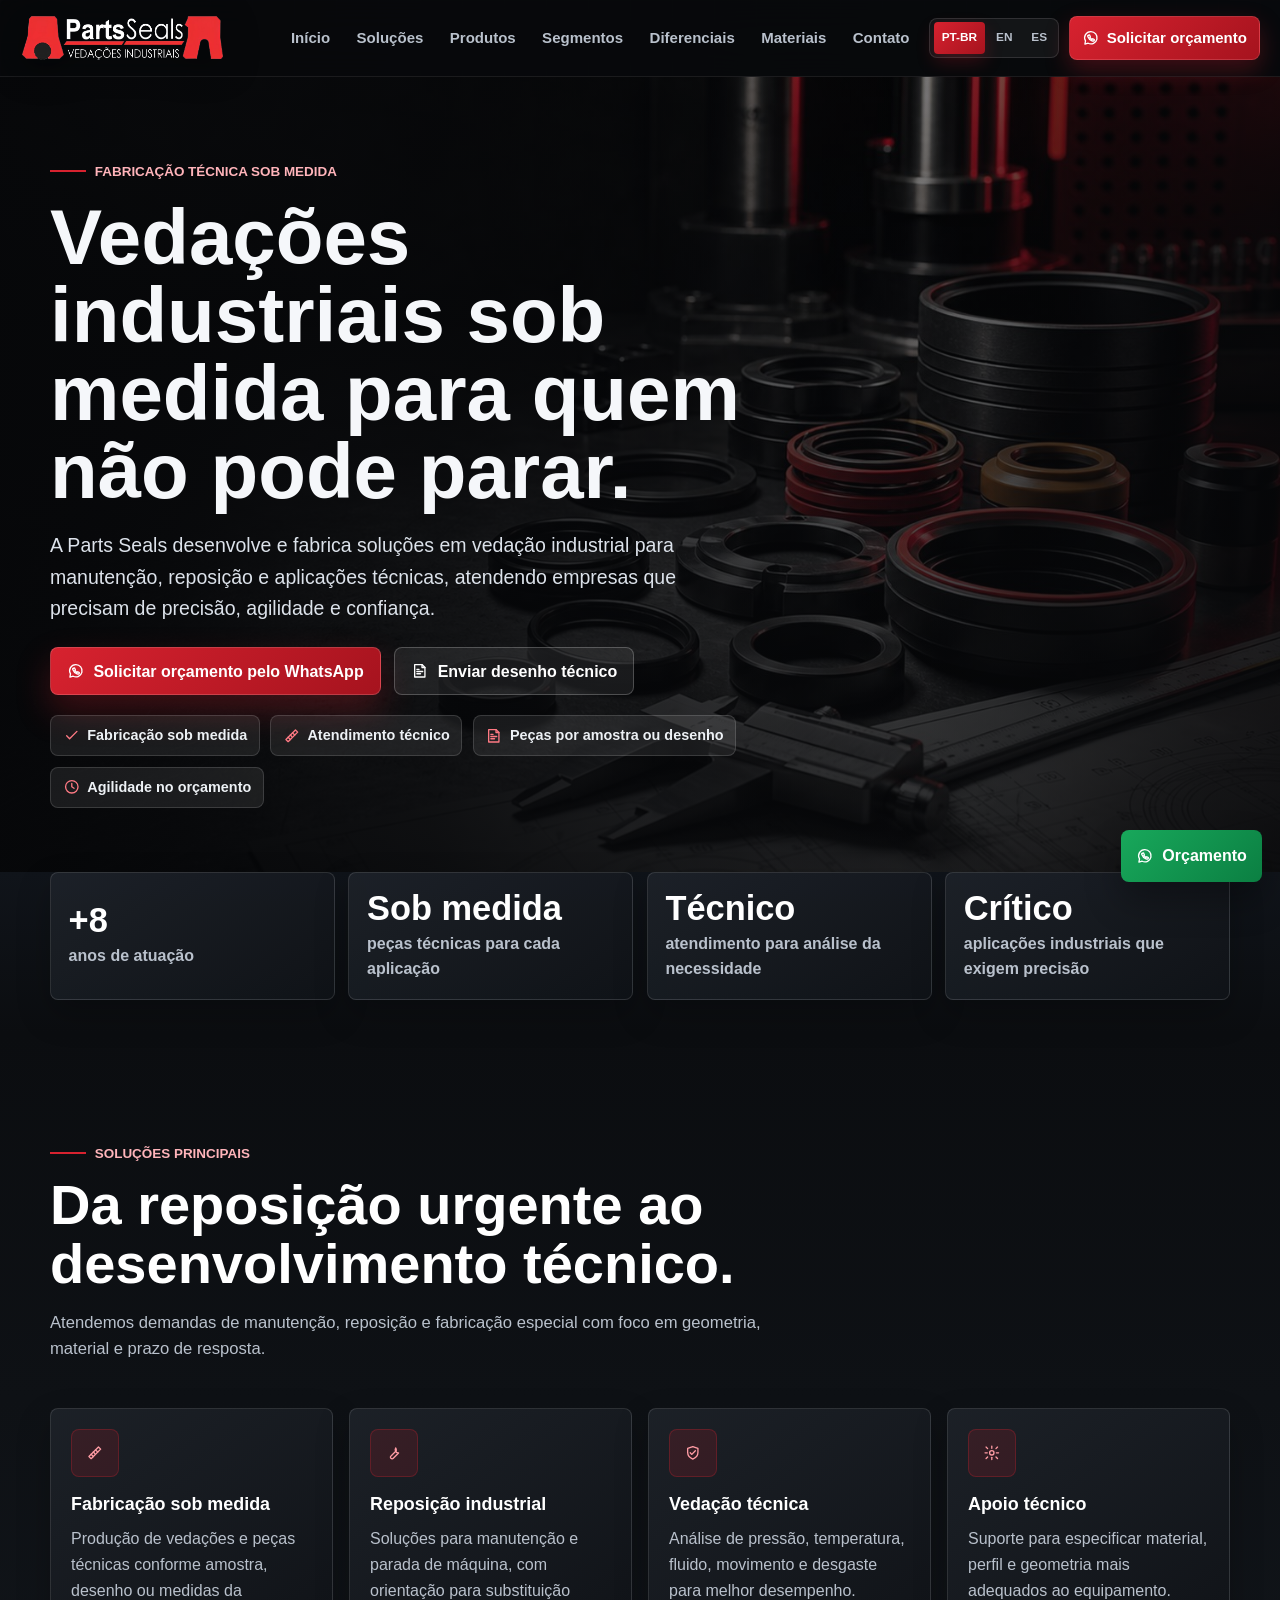
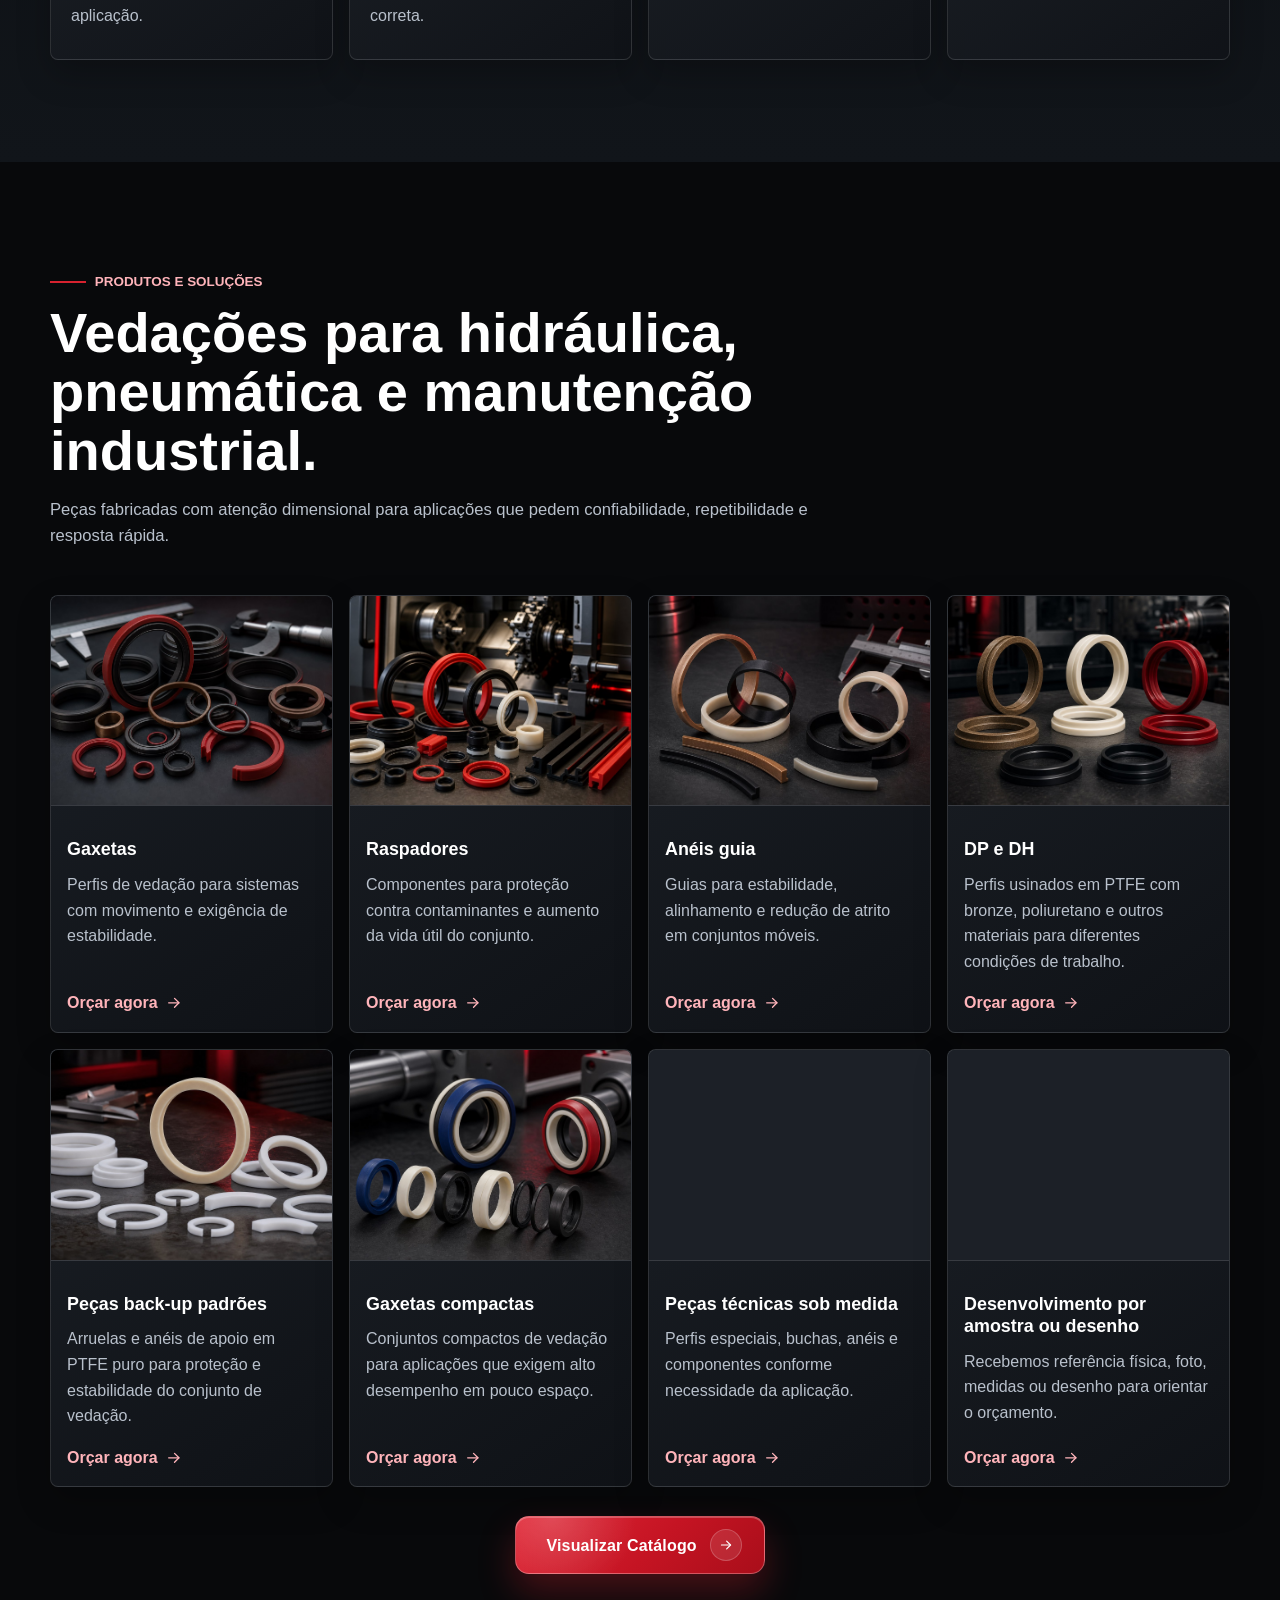
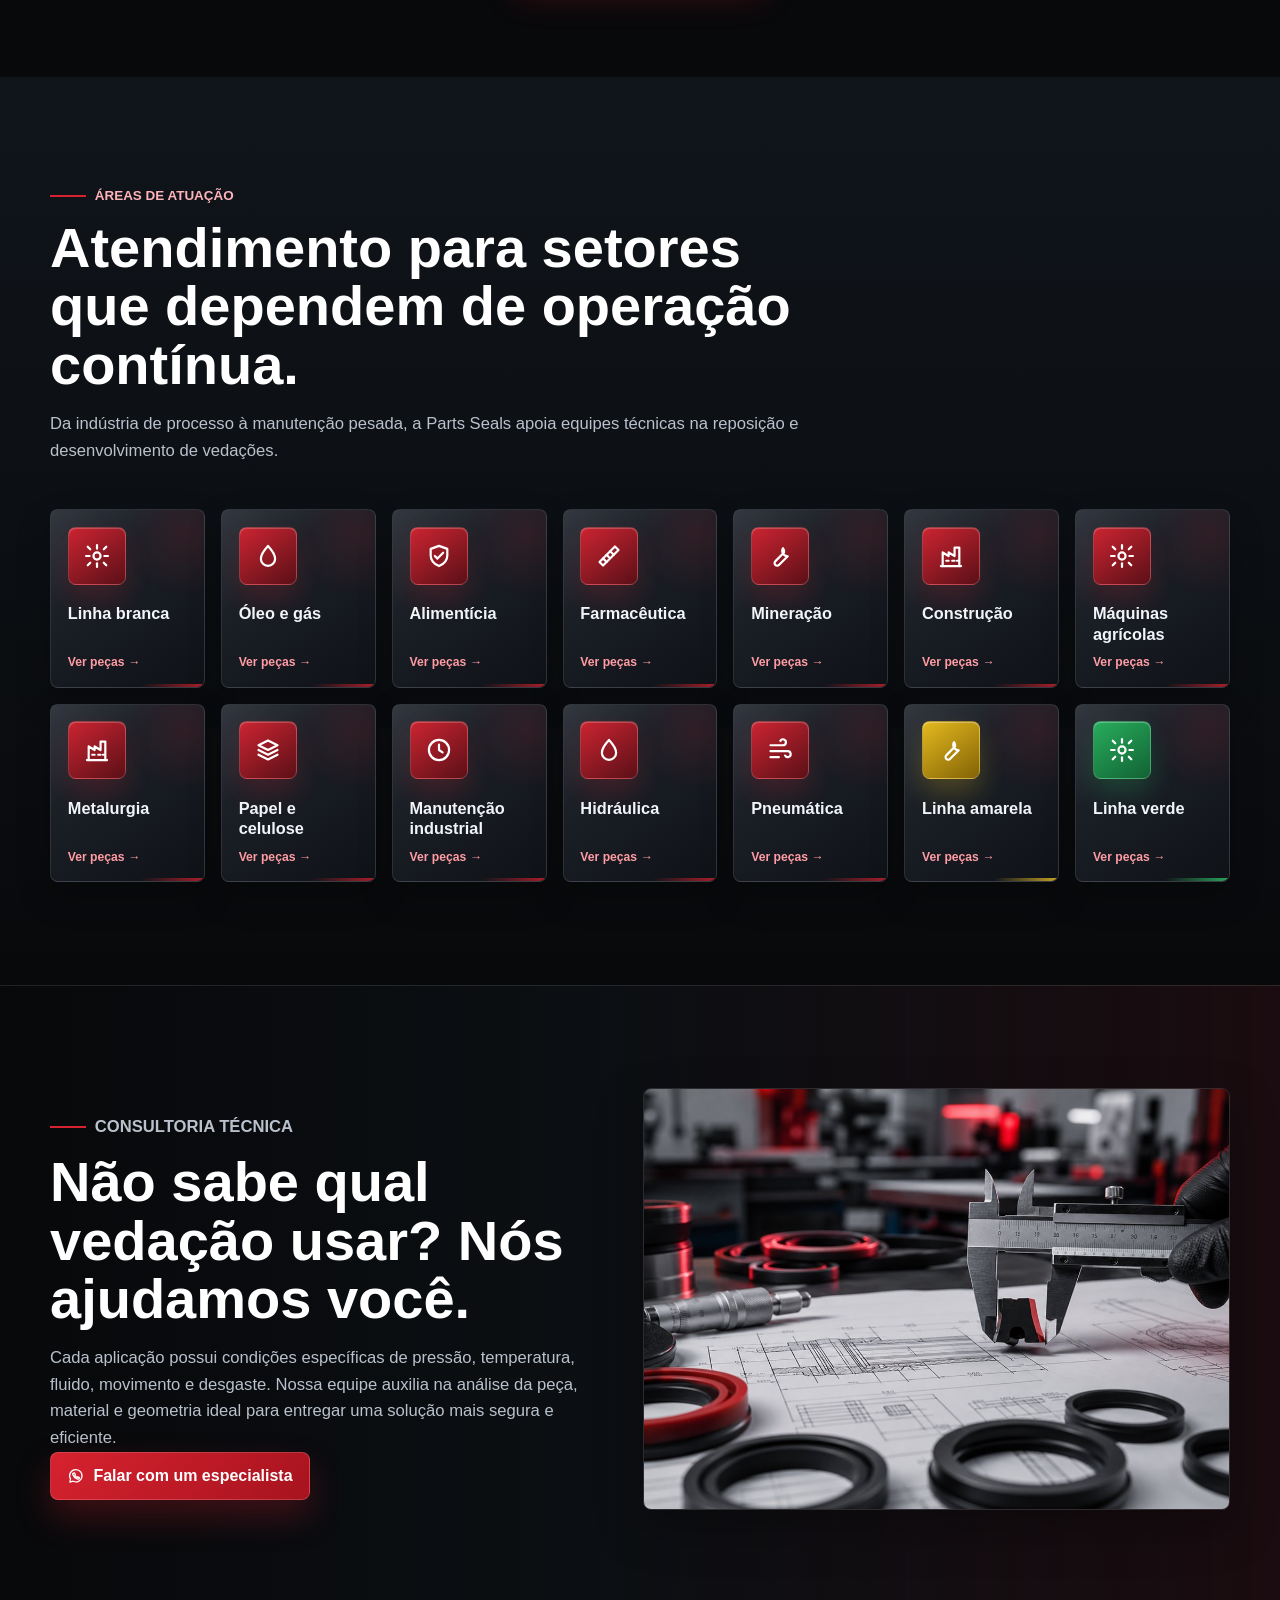
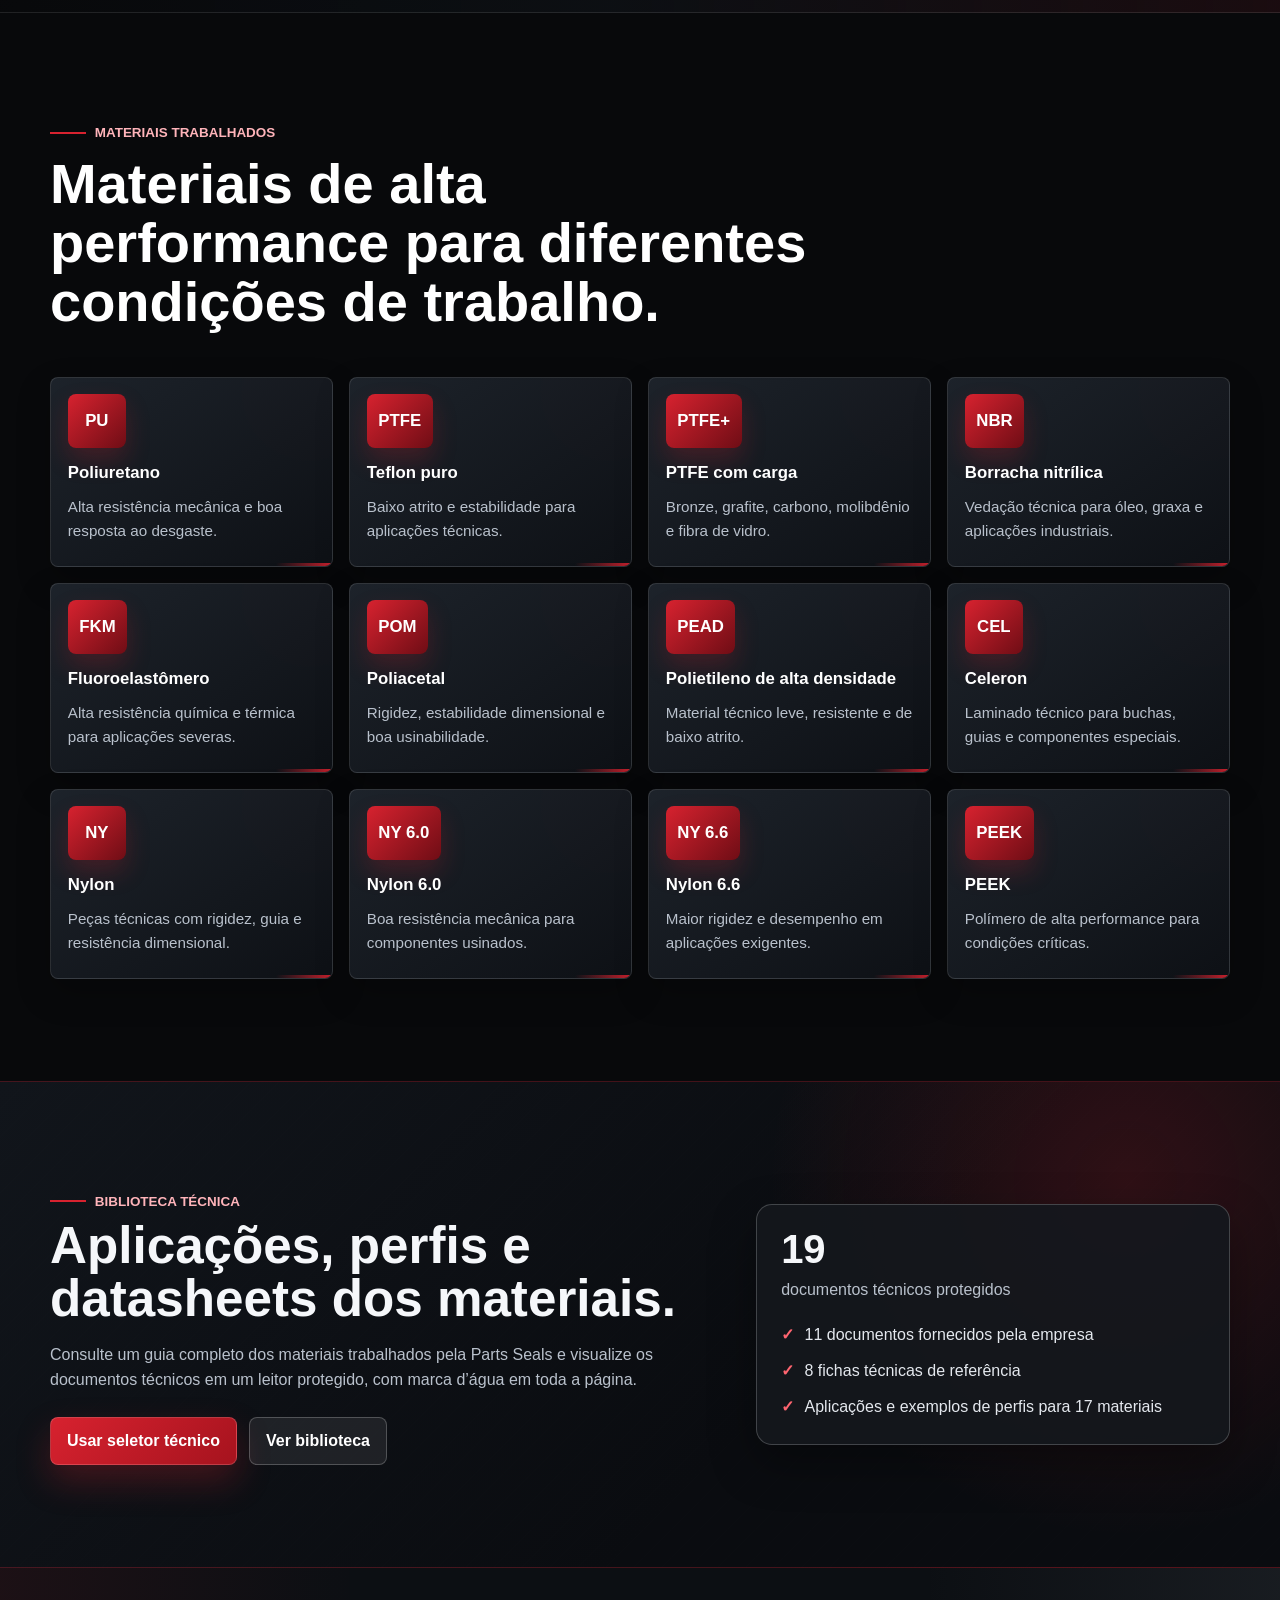
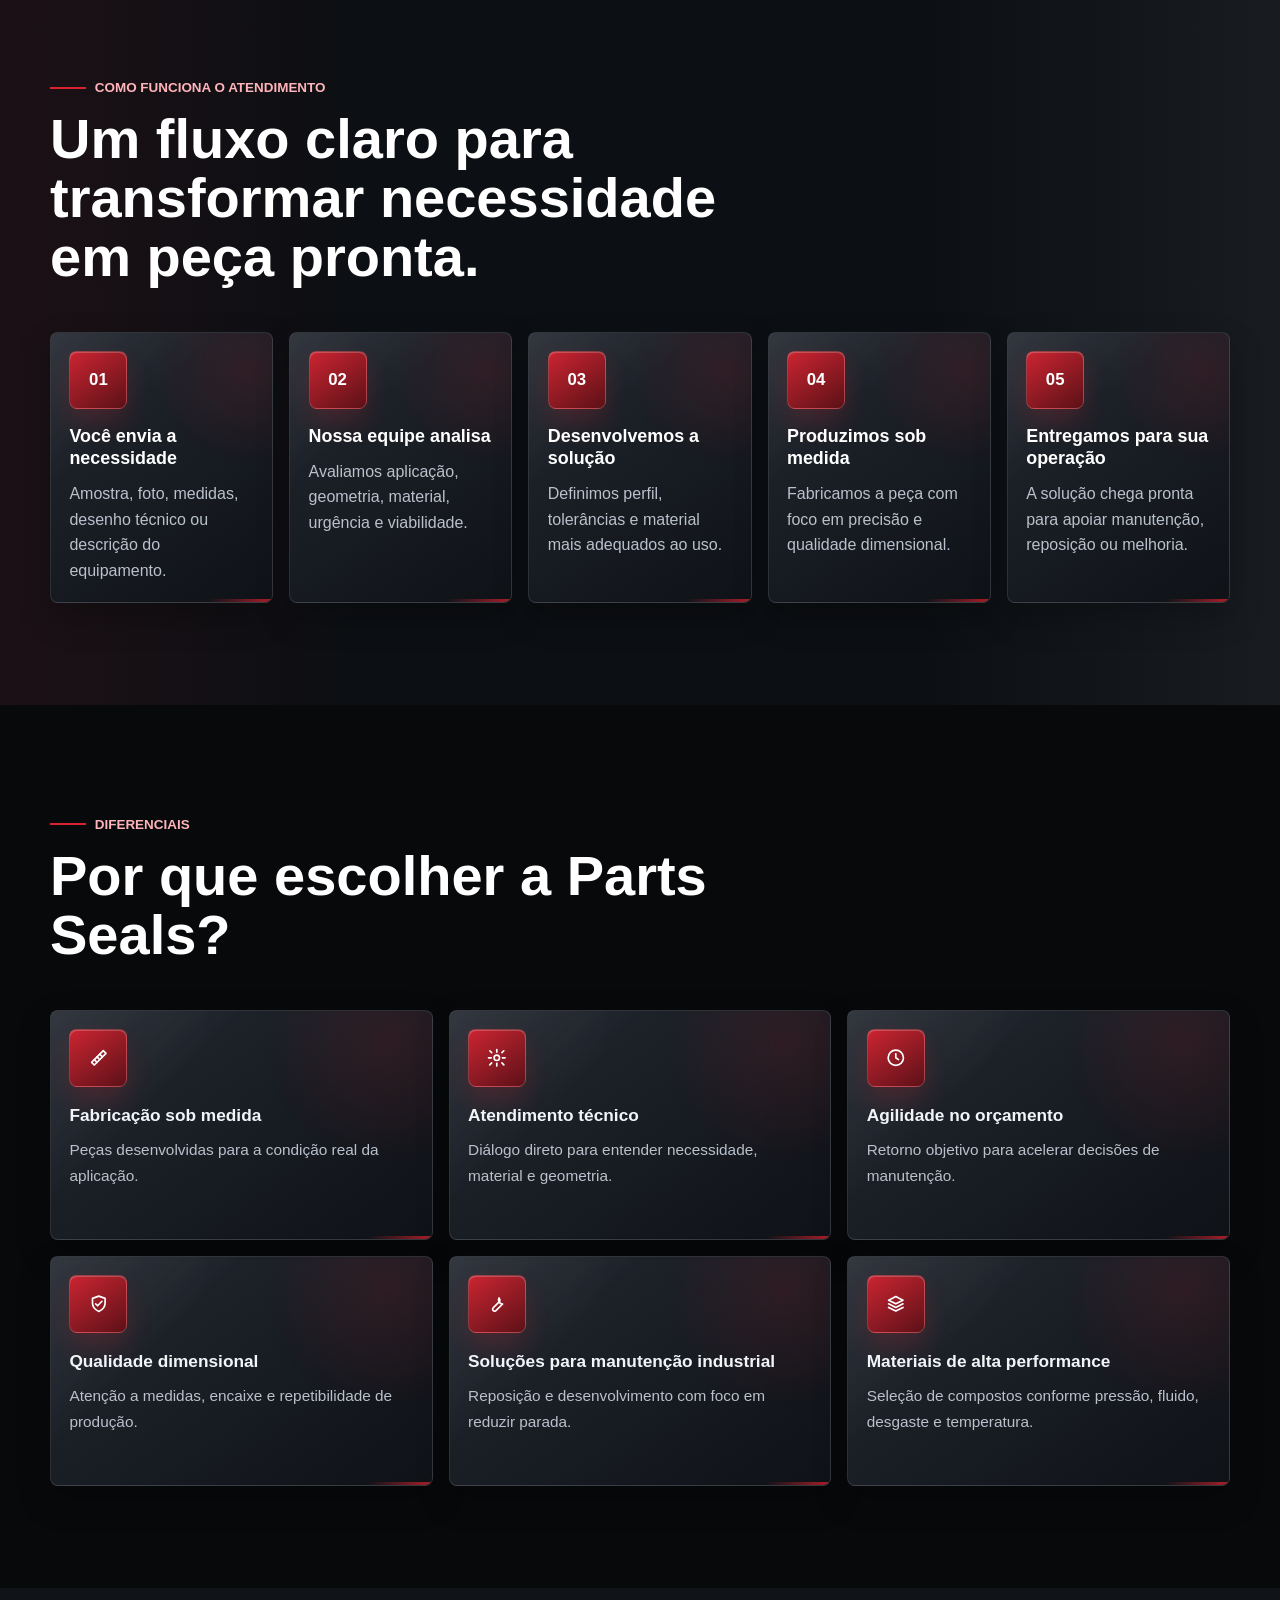
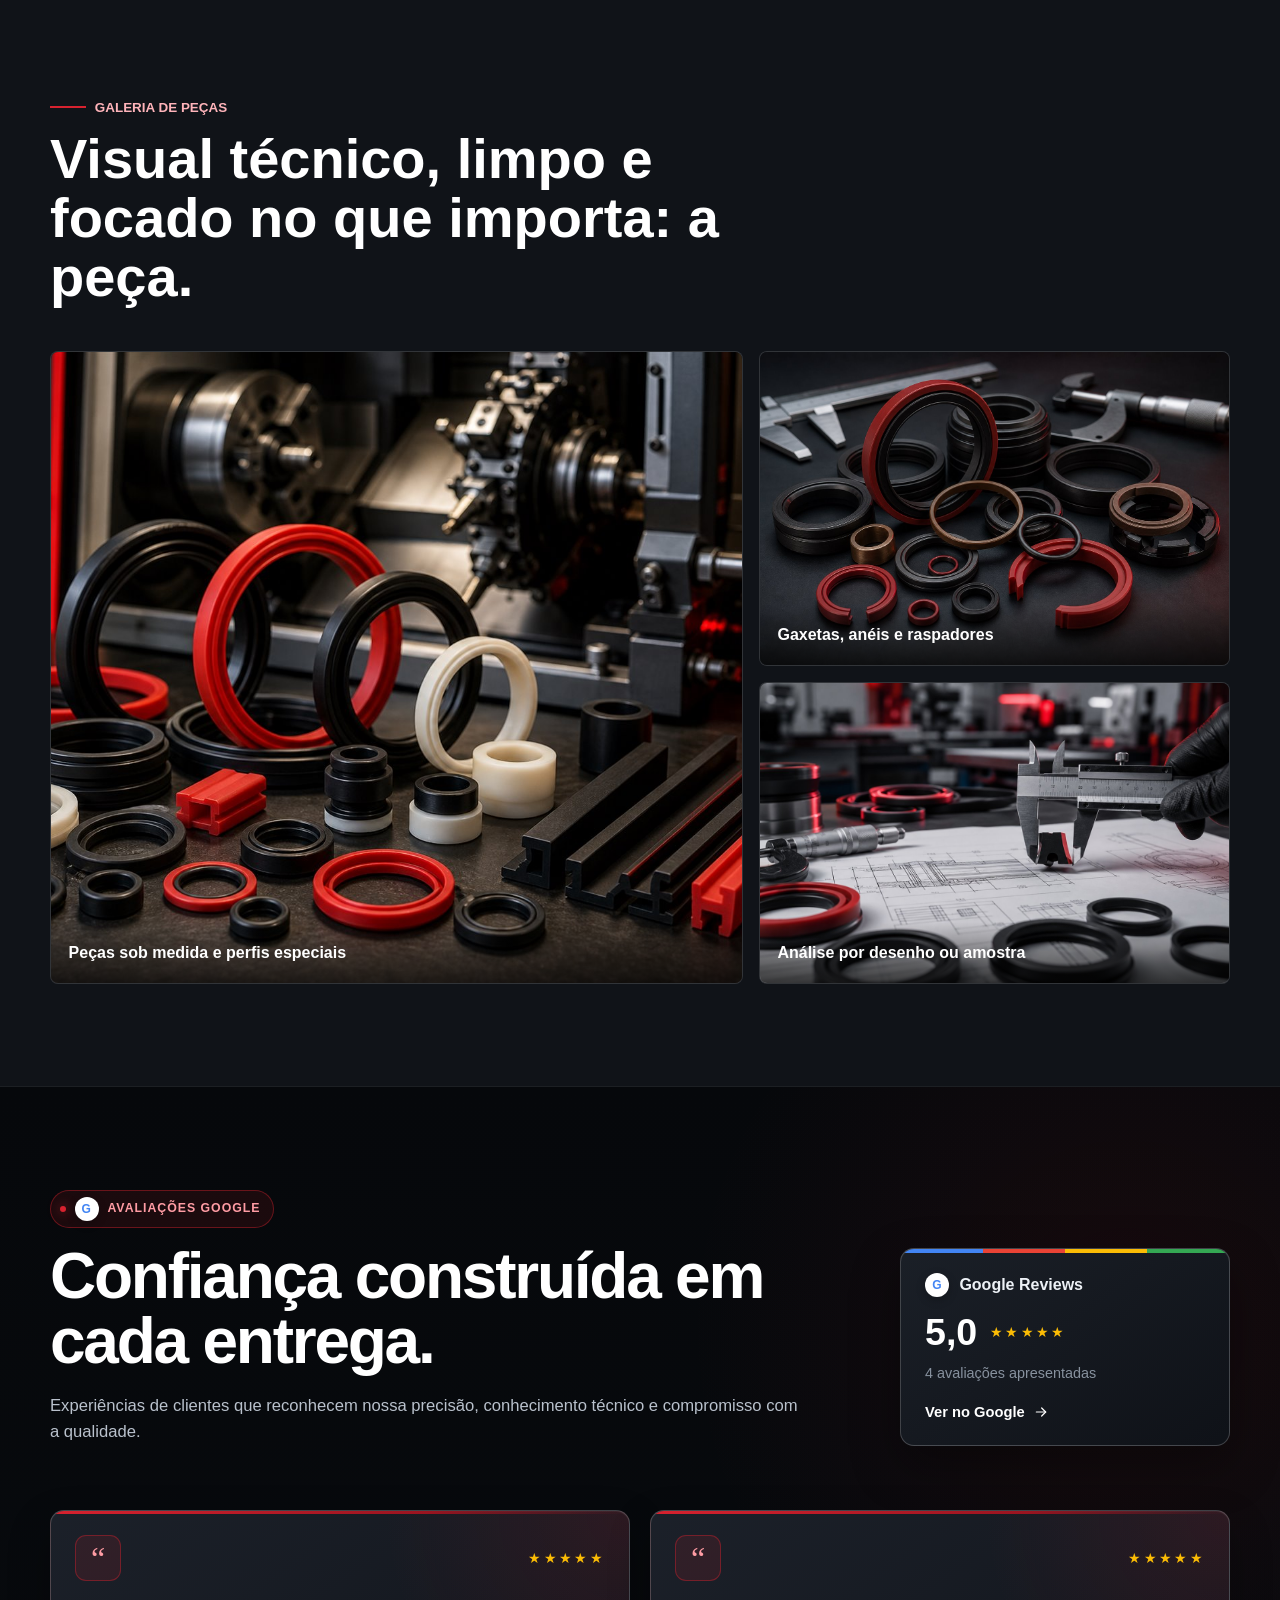
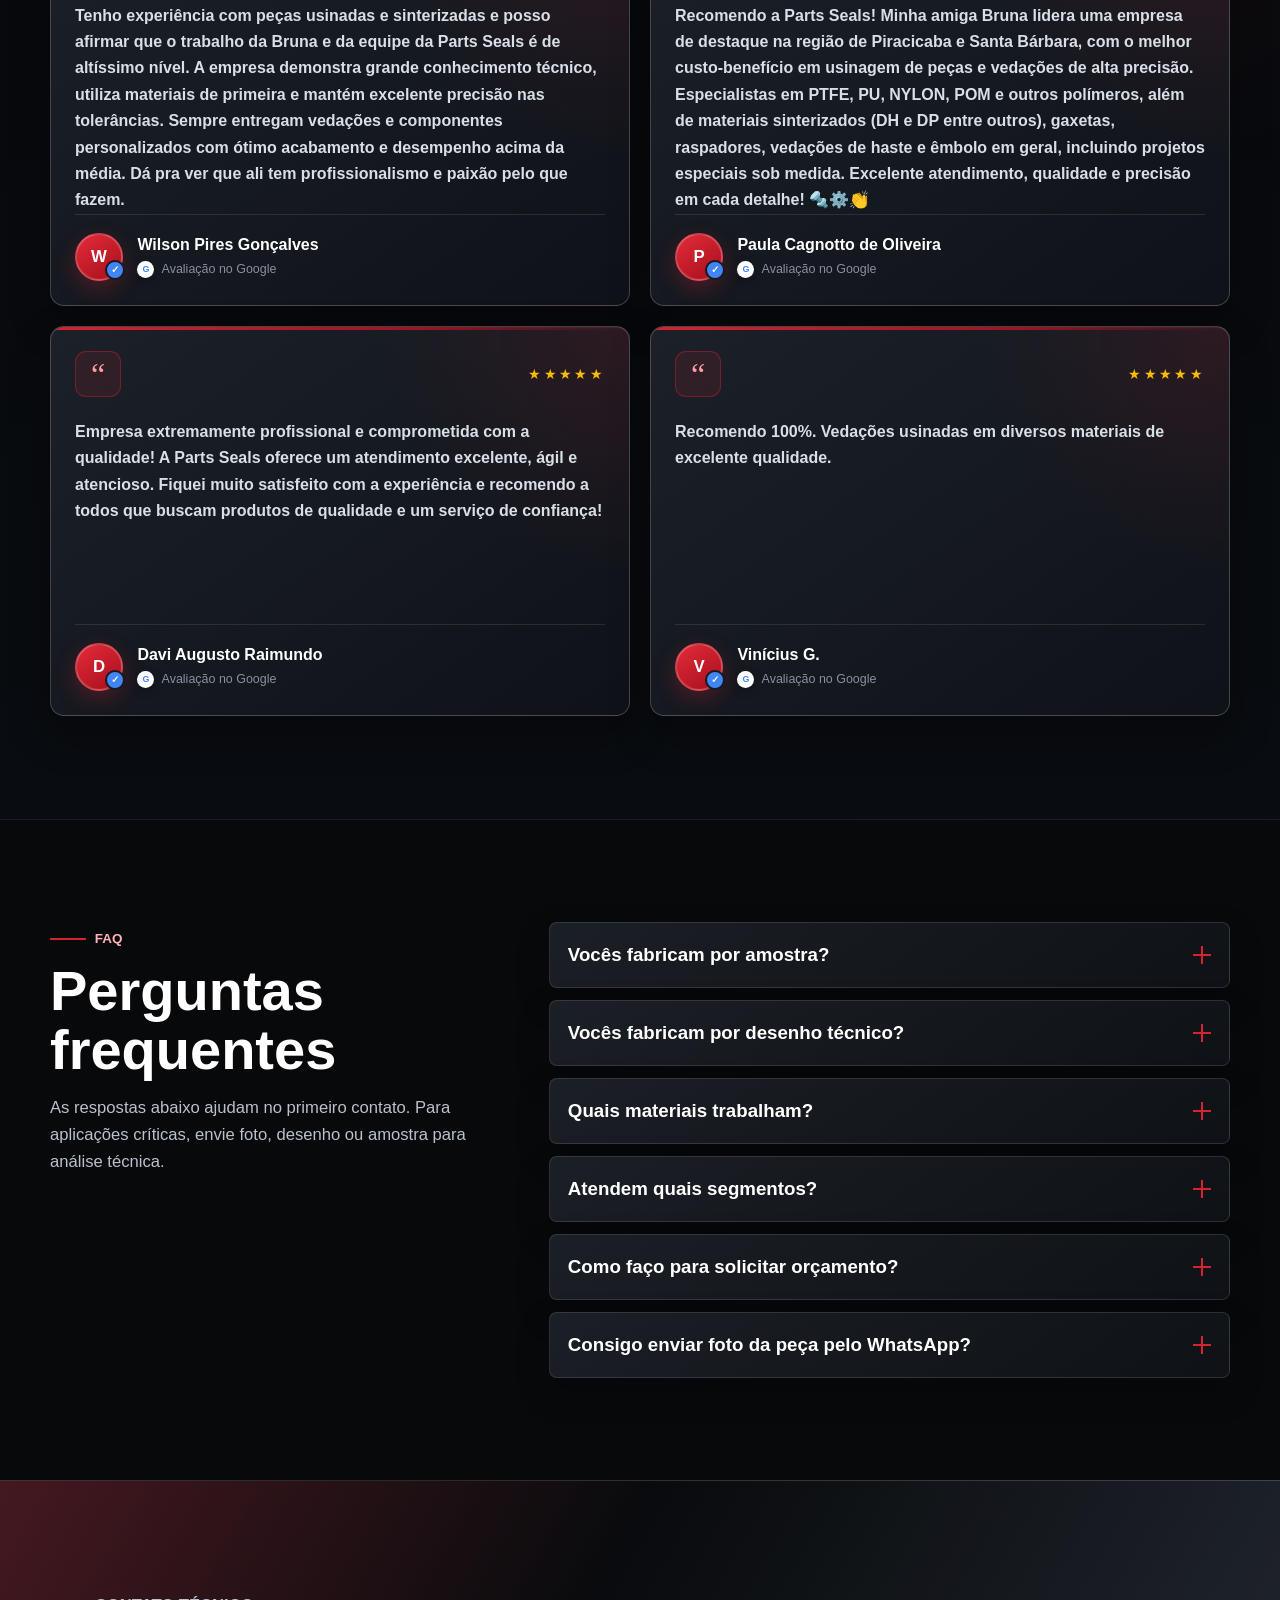
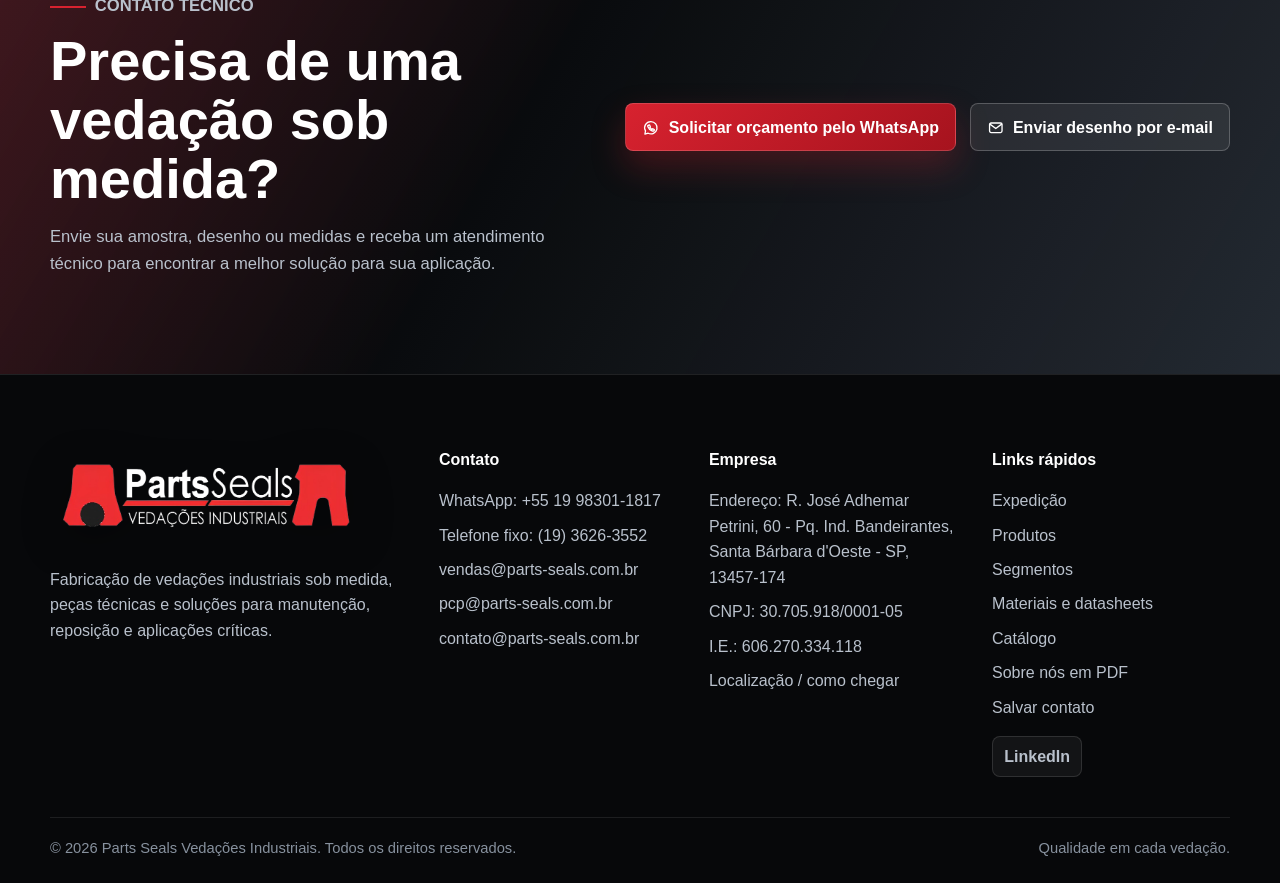
==== index.html @ c85f5ce1 "Integra portal de expedicao ao site institucional" ====
<!DOCTYPE html>
<html lang="pt-BR" class="no-js">
<head>
  <meta charset="UTF-8">
  <meta name="viewport" content="width=device-width, initial-scale=1.0">
  <meta name="description" content="Parts Seals Vedações Industriais fabrica vedações industriais sob medida, peças técnicas, gaxetas, raspadores, anéis guia e soluções para manutenção industrial.">
  <meta name="theme-color" content="#0b0d10">
  <meta property="og:title" content="Parts Seals Vedações Industriais">
  <meta property="og:description" content="Vedações industriais sob medida para manutenção, reposição e aplicações técnicas críticas.">
  <meta property="og:type" content="website">
  <meta property="og:locale" content="pt_BR">
  <meta property="og:image" content="https://parts-seals.com.br/assets/img/hero-industrial.jpg">
  <meta property="og:image:alt" content="Peças técnicas de vedação industrial em bancada de medição">
  <link rel="canonical" href="https://parts-seals.com.br/">
  <meta property="og:url" content="https://parts-seals.com.br/">
  <title>Parts Seals Vedações Industriais | Vedações sob medida</title>
  <link rel="icon" type="image/x-icon" href="assets/favicon.ico">
  <link rel="alternate" hreflang="pt-BR" href="https://parts-seals.com.br/">
  <link rel="alternate" hreflang="en" href="https://parts-seals.com.br/en.html">
  <link rel="alternate" hreflang="es" href="https://parts-seals.com.br/es.html">
  <link rel="alternate" hreflang="x-default" href="https://parts-seals.com.br/">
  <link rel="preload" as="image" href="assets/img/hero-industrial.jpg">
  <link rel="stylesheet" href="css/style.css">
  <link rel="stylesheet" href="css/materials.css">
</head>
<body>
  <a class="skip-link" href="#conteudo">Pular para o conteúdo</a>

  <header class="site-header" data-header>
    <nav class="nav-container" aria-label="Navegação principal">
      <a class="brand" href="#inicio" aria-label="Parts Seals Vedações Industriais">
        <img src="assets/logo-header-white.png" alt="Parts Seals Vedações Industriais" width="799" height="188">
      </a>

      <button class="menu-toggle" type="button" aria-label="Abrir menu" aria-expanded="false" aria-controls="siteMenu" data-menu-toggle>
        <span></span>
        <span></span>
        <span></span>
      </button>

      <div class="site-nav" id="siteMenu" data-menu>
        <a href="#inicio">Início</a>
        <a href="#solucoes">Soluções</a>
        <a href="#produtos">Produtos</a>
        <a href="#segmentos">Segmentos</a>
        <a href="#diferenciais">Diferenciais</a>
        <a href="materiais.html">Materiais</a>
        <a href="#contato">Contato</a>
        <div class="language-switch" role="group" aria-label="Selecionar idioma">
          <a href="index.html" hreflang="pt-BR" lang="pt-BR" aria-current="page">PT-BR</a>
          <a href="en.html" hreflang="en" lang="en">EN</a>
          <a href="es.html" hreflang="es" lang="es">ES</a>
        </div>
        <a class="nav-cta" href="https://wa.me/5519983011817" target="_blank" rel="noopener noreferrer" data-whatsapp-link aria-label="Solicitar orçamento pelo WhatsApp">
          <svg aria-hidden="true"><use href="#icon-whatsapp"></use></svg>
          Solicitar orçamento
        </a>
      </div>
    </nav>
  </header>

  <svg class="svg-sprite" aria-hidden="true" focusable="false">
    <symbol id="icon-whatsapp" viewBox="0 0 24 24">
      <path d="M12 3.5a8.4 8.4 0 0 0-7.2 12.7L4 20.5l4.4-1.1A8.4 8.4 0 1 0 12 3.5Z"></path>
      <path d="M8.8 8.8c.2-.5.4-.6.8-.6h.5c.2 0 .4.1.5.4l.7 1.6c.1.3.1.5-.1.7l-.4.5c.7 1.2 1.6 2.1 2.9 2.7l.5-.6c.2-.2.5-.3.8-.1l1.5.7c.3.1.4.3.4.6v.4c0 .5-.3.9-.8 1.1-.6.3-1.4.3-2.4-.1-2.7-1-4.9-3.2-5.8-5.8-.3-.7-.2-1.2.1-1.5Z"></path>
    </symbol>
    <symbol id="icon-mail" viewBox="0 0 24 24">
      <rect x="3.5" y="5.5" width="17" height="13" rx="2"></rect>
      <path d="m4 7 8 6 8-6"></path>
    </symbol>
    <symbol id="icon-arrow" viewBox="0 0 24 24">
      <path d="M5 12h14"></path>
      <path d="m13 6 6 6-6 6"></path>
    </symbol>
    <symbol id="icon-check" viewBox="0 0 24 24">
      <path d="m5 12 4 4 10-10"></path>
    </symbol>
    <symbol id="icon-ruler" viewBox="0 0 24 24">
      <path d="M4 17 17 4l3 3L7 20l-3-3Z"></path>
      <path d="m13 8 3 3"></path>
      <path d="m10 11 2 2"></path>
      <path d="m7 14 3 3"></path>
    </symbol>
    <symbol id="icon-gear" viewBox="0 0 24 24">
      <circle cx="12" cy="12" r="3"></circle>
      <path d="M12 2.8v3"></path>
      <path d="M12 18.2v3"></path>
      <path d="m4.2 4.2 2.1 2.1"></path>
      <path d="m17.7 17.7 2.1 2.1"></path>
      <path d="M2.8 12h3"></path>
      <path d="M18.2 12h3"></path>
      <path d="m4.2 19.8 2.1-2.1"></path>
      <path d="m17.7 6.3 2.1-2.1"></path>
    </symbol>
    <symbol id="icon-factory" viewBox="0 0 24 24">
      <path d="M3.5 20.5h17"></path>
      <path d="M5 20.5V9l5 3V9l5 3V5h4v15.5"></path>
      <path d="M8 16h2"></path>
      <path d="M13 16h2"></path>
      <path d="M17 16h1"></path>
    </symbol>
    <symbol id="icon-shield" viewBox="0 0 24 24">
      <path d="M12 3.5 19 6v5.5c0 4.2-2.7 7.1-7 9-4.3-1.9-7-4.8-7-9V6l7-2.5Z"></path>
      <path d="m8.5 12 2.2 2.2 4.8-5"></path>
    </symbol>
    <symbol id="icon-clock" viewBox="0 0 24 24">
      <circle cx="12" cy="12" r="8.5"></circle>
      <path d="M12 7.5V12l3 2"></path>
    </symbol>
    <symbol id="icon-layers" viewBox="0 0 24 24">
      <path d="m12 4 8 4-8 4-8-4 8-4Z"></path>
      <path d="m4 12 8 4 8-4"></path>
      <path d="m4 16 8 4 8-4"></path>
    </symbol>
    <symbol id="icon-drop" viewBox="0 0 24 24">
      <path d="M12 3.5s6 6.4 6 10.8a6 6 0 0 1-12 0C6 9.9 12 3.5 12 3.5Z"></path>
    </symbol>
    <symbol id="icon-wind" viewBox="0 0 24 24">
      <path d="M4 8h10.5a2.5 2.5 0 1 0-2.2-3.7"></path>
      <path d="M4 13h14.5a2.5 2.5 0 1 1-2.2 3.7"></path>
      <path d="M4 18h7"></path>
    </symbol>
    <symbol id="icon-ring" viewBox="0 0 24 24">
      <circle cx="12" cy="12" r="7.5"></circle>
      <circle cx="12" cy="12" r="3.4"></circle>
    </symbol>
    <symbol id="icon-tool" viewBox="0 0 24 24">
      <path d="M14.5 5.5a4.5 4.5 0 0 0 4 6.7l-7.2 7.2a2.2 2.2 0 1 1-3.1-3.1l7.2-7.2a4.5 4.5 0 0 0-.9-3.6Z"></path>
    </symbol>
    <symbol id="icon-drawing" viewBox="0 0 24 24">
      <path d="M5 3.5h10l4 4v13H5v-17Z"></path>
      <path d="M15 3.5v4h4"></path>
      <path d="M8 13h8"></path>
      <path d="M8 16h5"></path>
      <path d="M8 10h3"></path>
    </symbol>
  </svg>

  <main id="conteudo">
    <section class="hero-section" id="inicio" aria-labelledby="heroTitle">
      <div class="hero-media">
        <img src="assets/img/hero-industrial.jpg" alt="Peças técnicas de vedação industrial em bancada com paquímetro e desenho técnico" width="1800" height="1013" decoding="async" fetchpriority="high">
      </div>
      <div class="container hero-content">
        <div class="hero-copy reveal">
          <p class="eyebrow">Fabricação técnica sob medida</p>
          <h1 id="heroTitle">Vedações industriais sob medida para quem não pode parar.</h1>
          <p class="hero-lead">A Parts Seals desenvolve e fabrica soluções em vedação industrial para manutenção, reposição e aplicações técnicas, atendendo empresas que precisam de precisão, agilidade e confiança.</p>
          <div class="hero-actions" role="group" aria-label="Ações principais">
            <a class="btn btn-primary" href="https://wa.me/5519983011817" target="_blank" rel="noopener noreferrer" data-whatsapp-link aria-label="Solicitar orçamento pelo WhatsApp">
              <svg aria-hidden="true"><use href="#icon-whatsapp"></use></svg>
              Solicitar orçamento pelo WhatsApp
            </a>
            <a class="btn btn-secondary" href="mailto:vendas@parts-seals.com.br" data-email-drawing aria-label="Enviar desenho técnico por e-mail">
              <svg aria-hidden="true"><use href="#icon-drawing"></use></svg>
              Enviar desenho técnico
            </a>
          </div>
          <div class="hero-badges" role="group" aria-label="Diferenciais rápidos">
            <span><svg aria-hidden="true"><use href="#icon-check"></use></svg> Fabricação sob medida</span>
            <span><svg aria-hidden="true"><use href="#icon-ruler"></use></svg> Atendimento técnico</span>
            <span><svg aria-hidden="true"><use href="#icon-drawing"></use></svg> Peças por amostra ou desenho</span>
            <span><svg aria-hidden="true"><use href="#icon-clock"></use></svg> Agilidade no orçamento</span>
          </div>
        </div>
      </div>
    </section>

    <section class="trust-section" aria-labelledby="trustTitle">
      <div class="container">
        <h2 class="sr-only" id="trustTitle">Números de confiança</h2>
        <div class="stats-grid">
          <article class="stat-card reveal">
            <strong>+8</strong>
            <span>anos de atuação</span>
          </article>
          <article class="stat-card reveal">
            <strong>Sob medida</strong>
            <span>peças técnicas para cada aplicação</span>
          </article>
          <article class="stat-card reveal">
            <strong>Técnico</strong>
            <span>atendimento para análise da necessidade</span>
          </article>
          <article class="stat-card reveal">
            <strong>Crítico</strong>
            <span>aplicações industriais que exigem precisão</span>
          </article>
        </div>
      </div>
    </section>

    <section class="section section-deep" id="solucoes" aria-labelledby="solutionsTitle">
      <div class="container">
        <div class="section-header reveal">
          <p class="eyebrow">Soluções principais</p>
          <h2 id="solutionsTitle">Da reposição urgente ao desenvolvimento técnico.</h2>
          <p>Atendemos demandas de manutenção, reposição e fabricação especial com foco em geometria, material e prazo de resposta.</p>
        </div>
        <div class="feature-grid">
          <article class="feature-card reveal">
            <span class="icon-box"><svg aria-hidden="true"><use href="#icon-ruler"></use></svg></span>
            <h3>Fabricação sob medida</h3>
            <p>Produção de vedações e peças técnicas conforme amostra, desenho ou medidas da aplicação.</p>
          </article>
          <article class="feature-card reveal">
            <span class="icon-box"><svg aria-hidden="true"><use href="#icon-tool"></use></svg></span>
            <h3>Reposição industrial</h3>
            <p>Soluções para manutenção e parada de máquina, com orientação para substituição correta.</p>
          </article>
          <article class="feature-card reveal">
            <span class="icon-box"><svg aria-hidden="true"><use href="#icon-shield"></use></svg></span>
            <h3>Vedação técnica</h3>
            <p>Análise de pressão, temperatura, fluido, movimento e desgaste para melhor desempenho.</p>
          </article>
          <article class="feature-card reveal">
            <span class="icon-box"><svg aria-hidden="true"><use href="#icon-gear"></use></svg></span>
            <h3>Apoio técnico</h3>
            <p>Suporte para especificar material, perfil e geometria mais adequados ao equipamento.</p>
          </article>
        </div>
      </div>
    </section>

    <section class="section" id="produtos" aria-labelledby="productsTitle">
      <div class="container">
        <div class="section-header reveal">
          <p class="eyebrow">Produtos e soluções</p>
          <h2 id="productsTitle">Vedações para hidráulica, pneumática e manutenção industrial.</h2>
          <p>Peças fabricadas com atenção dimensional para aplicações que pedem confiabilidade, repetibilidade e resposta rápida.</p>
        </div>
        <div class="products-grid">
          <article class="product-card reveal">
            <img src="assets/img/seals-components.jpg" alt="Conjunto de gaxetas e anéis técnicos em bancada" loading="lazy" decoding="async">
            <div>
              <h3>Gaxetas</h3>
              <p>Perfis de vedação para sistemas com movimento e exigência de estabilidade.</p>
              <a href="https://wa.me/5519983011817" target="_blank" rel="noopener noreferrer" data-whatsapp-link data-product="Gaxetas">Orçar agora <svg aria-hidden="true"><use href="#icon-arrow"></use></svg></a>
            </div>
          </article>
          <article class="product-card reveal">
            <img src="assets/img/manufacturing-gallery.jpg" alt="Raspadores e perfis técnicos próximos a máquina CNC" loading="lazy" decoding="async">
            <div>
              <h3>Raspadores</h3>
              <p>Componentes para proteção contra contaminantes e aumento da vida útil do conjunto.</p>
              <a href="https://wa.me/5519983011817" target="_blank" rel="noopener noreferrer" data-whatsapp-link data-product="Raspadores">Orçar agora <svg aria-hidden="true"><use href="#icon-arrow"></use></svg></a>
            </div>
          </article>
          <article class="product-card reveal">
            <img src="assets/img/product-aneis-guia.jpg" alt="Anéis guia em bronze, polímero e nylon sobre bancada técnica" loading="lazy" decoding="async">
            <div>
              <h3>Anéis guia</h3>
              <p>Guias para estabilidade, alinhamento e redução de atrito em conjuntos móveis.</p>
              <a href="https://wa.me/5519983011817" target="_blank" rel="noopener noreferrer" data-whatsapp-link data-product="Anéis guia">Orçar agora <svg aria-hidden="true"><use href="#icon-arrow"></use></svg></a>
            </div>
          </article>
          <article class="product-card reveal">
            <img src="assets/img/product-dp-dh.jpg" alt="Perfis DP e DH usinados em PTFE com bronze, PTFE e poliuretano" loading="lazy" decoding="async">
            <div>
              <h3>DP e DH</h3>
              <p>Perfis usinados em PTFE com bronze, poliuretano e outros materiais para diferentes condições de trabalho.</p>
              <a href="https://wa.me/5519983011817" target="_blank" rel="noopener noreferrer" data-whatsapp-link data-product="DP e DH">Orçar agora <svg aria-hidden="true"><use href="#icon-arrow"></use></svg></a>
            </div>
          </article>
          <article class="product-card reveal">
            <img src="assets/img/product-backup-padroes.jpg" alt="Arruelas e anéis back-up padrões em PTFE puro" loading="lazy" decoding="async">
            <div>
              <h3>Peças back-up padrões</h3>
              <p>Arruelas e anéis de apoio em PTFE puro para proteção e estabilidade do conjunto de vedação.</p>
              <a href="https://wa.me/5519983011817" target="_blank" rel="noopener noreferrer" data-whatsapp-link data-product="Peças back-up padrões">Orçar agora <svg aria-hidden="true"><use href="#icon-arrow"></use></svg></a>
            </div>
          </article>
          <article class="product-card reveal">
            <img src="assets/img/product-gaxetas-compactas.jpg" alt="Gaxetas compactas em poliuretano e polímeros de engenharia" loading="lazy" decoding="async">
            <div>
              <h3>Gaxetas compactas</h3>
              <p>Conjuntos compactos de vedação para aplicações que exigem alto desempenho em pouco espaço.</p>
              <a href="https://wa.me/5519983011817" target="_blank" rel="noopener noreferrer" data-whatsapp-link data-product="Gaxetas compactas">Orçar agora <svg aria-hidden="true"><use href="#icon-arrow"></use></svg></a>
            </div>
          </article>
          <article class="product-card reveal">
            <img src="assets/img/product-pecas-tecnicas.jpg" alt="Peças técnicas sob medida em polímero usinado sobre bancada industrial" loading="lazy" decoding="async">
            <div>
              <h3>Peças técnicas sob medida</h3>
              <p>Perfis especiais, buchas, anéis e componentes conforme necessidade da aplicação.</p>
              <a href="https://wa.me/5519983011817" target="_blank" rel="noopener noreferrer" data-whatsapp-link data-product="Peças técnicas sob medida">Orçar agora <svg aria-hidden="true"><use href="#icon-arrow"></use></svg></a>
            </div>
          </article>
          <article class="product-card reveal">
            <img src="assets/img/product-amostra-desenho.jpg" alt="Amostra desgastada e nova peça de vedação sobre desenho técnico" loading="lazy" decoding="async">
            <div>
              <h3>Desenvolvimento por amostra ou desenho</h3>
              <p>Recebemos referência física, foto, medidas ou desenho para orientar o orçamento.</p>
              <a href="https://wa.me/5519983011817" target="_blank" rel="noopener noreferrer" data-whatsapp-link data-product="Desenvolvimento por amostra ou desenho">Orçar agora <svg aria-hidden="true"><use href="#icon-arrow"></use></svg></a>
            </div>
          </article>
        </div>
        <div class="products-catalog reveal">
          <a class="btn btn-primary" href="assets/folder-parts-seals.pdf" target="_blank" rel="noopener noreferrer">
            Visualizar Catálogo <svg aria-hidden="true"><use href="#icon-arrow"></use></svg>
          </a>
        </div>
      </div>
    </section>

    <section class="section section-steel" id="segmentos" aria-labelledby="segmentsTitle">
      <div class="container">
        <div class="section-header reveal">
          <p class="eyebrow">Áreas de atuação</p>
          <h2 id="segmentsTitle">Atendimento para setores que dependem de operação contínua.</h2>
          <p>Da indústria de processo à manutenção pesada, a Parts Seals apoia equipes técnicas na reposição e desenvolvimento de vedações.</p>
        </div>
        <div class="segments-grid">
          <button class="segment-item reveal" type="button" data-segment="white-goods" aria-haspopup="dialog" aria-controls="segmentModal"><svg aria-hidden="true"><use href="#icon-gear"></use></svg><span>Linha branca</span><small>Ver peças &rarr;</small></button>
          <button class="segment-item reveal" type="button" data-segment="oil-gas" aria-haspopup="dialog" aria-controls="segmentModal"><svg aria-hidden="true"><use href="#icon-drop"></use></svg><span>Óleo e gás</span><small>Ver peças &rarr;</small></button>
          <button class="segment-item reveal" type="button" data-segment="food" aria-haspopup="dialog" aria-controls="segmentModal"><svg aria-hidden="true"><use href="#icon-shield"></use></svg><span>Alimentícia</span><small>Ver peças &rarr;</small></button>
          <button class="segment-item reveal" type="button" data-segment="pharma" aria-haspopup="dialog" aria-controls="segmentModal"><svg aria-hidden="true"><use href="#icon-ruler"></use></svg><span>Farmacêutica</span><small>Ver peças &rarr;</small></button>
          <button class="segment-item reveal" type="button" data-segment="mining" aria-haspopup="dialog" aria-controls="segmentModal"><svg aria-hidden="true"><use href="#icon-tool"></use></svg><span>Mineração</span><small>Ver peças &rarr;</small></button>
          <button class="segment-item reveal" type="button" data-segment="construction" aria-haspopup="dialog" aria-controls="segmentModal"><svg aria-hidden="true"><use href="#icon-factory"></use></svg><span>Construção</span><small>Ver peças &rarr;</small></button>
          <button class="segment-item reveal" type="button" data-segment="agriculture" aria-haspopup="dialog" aria-controls="segmentModal"><svg aria-hidden="true"><use href="#icon-gear"></use></svg><span>Máquinas agrícolas</span><small>Ver peças &rarr;</small></button>
          <button class="segment-item reveal" type="button" data-segment="metallurgy" aria-haspopup="dialog" aria-controls="segmentModal"><svg aria-hidden="true"><use href="#icon-factory"></use></svg><span>Metalurgia</span><small>Ver peças &rarr;</small></button>
          <button class="segment-item reveal" type="button" data-segment="pulp-paper" aria-haspopup="dialog" aria-controls="segmentModal"><svg aria-hidden="true"><use href="#icon-layers"></use></svg><span>Papel e celulose</span><small>Ver peças &rarr;</small></button>
          <button class="segment-item reveal" type="button" data-segment="maintenance" aria-haspopup="dialog" aria-controls="segmentModal"><svg aria-hidden="true"><use href="#icon-clock"></use></svg><span>Manutenção industrial</span><small>Ver peças &rarr;</small></button>
          <button class="segment-item reveal" type="button" data-segment="hydraulic" aria-haspopup="dialog" aria-controls="segmentModal"><svg aria-hidden="true"><use href="#icon-drop"></use></svg><span>Hidráulica</span><small>Ver peças &rarr;</small></button>
          <button class="segment-item reveal" type="button" data-segment="pneumatic" aria-haspopup="dialog" aria-controls="segmentModal"><svg aria-hidden="true"><use href="#icon-wind"></use></svg><span>Pneumática</span><small>Ver peças &rarr;</small></button>
          <button class="segment-item reveal" type="button" data-segment="yellow-line" aria-haspopup="dialog" aria-controls="segmentModal"><svg aria-hidden="true"><use href="#icon-tool"></use></svg><span>Linha amarela</span><small>Ver peças &rarr;</small></button>
          <button class="segment-item reveal" type="button" data-segment="green-line" aria-haspopup="dialog" aria-controls="segmentModal"><svg aria-hidden="true"><use href="#icon-gear"></use></svg><span>Linha verde</span><small>Ver peças &rarr;</small></button>
        </div>
      </div>
    </section>

    <section class="consult-section" aria-labelledby="consultTitle">
      <div class="container consult-layout">
        <div class="consult-copy reveal">
          <p class="eyebrow">Consultoria técnica</p>
          <h2 id="consultTitle">Não sabe qual vedação usar? Nós ajudamos você.</h2>
          <p>Cada aplicação possui condições específicas de pressão, temperatura, fluido, movimento e desgaste. Nossa equipe auxilia na análise da peça, material e geometria ideal para entregar uma solução mais segura e eficiente.</p>
          <a class="btn btn-primary" href="https://wa.me/5519983011817" target="_blank" rel="noopener noreferrer" data-whatsapp-link data-product="Consultoria técnica">
            <svg aria-hidden="true"><use href="#icon-whatsapp"></use></svg>
            Falar com um especialista
          </a>
        </div>
        <figure class="consult-image reveal">
          <img src="assets/img/technical-analysis.jpg" alt="Análise técnica de vedação com paquímetro e desenho industrial" loading="lazy" decoding="async">
        </figure>
      </div>
    </section>

    <section class="section" aria-labelledby="materialsTitle">
      <div class="container">
        <div class="section-header reveal">
          <p class="eyebrow">Materiais trabalhados</p>
          <h2 id="materialsTitle">Materiais de alta performance para diferentes condições de trabalho.</h2>
        </div>
        <div class="materials-grid">
          <article class="material-card reveal"><strong>PU</strong><span>Poliuretano</span><p>Alta resistência mecânica e boa resposta ao desgaste.</p></article>
          <article class="material-card reveal"><strong>PTFE</strong><span>Teflon puro</span><p>Baixo atrito e estabilidade para aplicações técnicas.</p></article>
          <article class="material-card reveal"><strong>PTFE+</strong><span>PTFE com carga</span><p>Bronze, grafite, carbono, molibdênio e fibra de vidro.</p></article>
          <article class="material-card reveal"><strong>NBR</strong><span>Borracha nitrílica</span><p>Vedação técnica para óleo, graxa e aplicações industriais.</p></article>
          <article class="material-card reveal"><strong>FKM</strong><span>Fluoroelastômero</span><p>Alta resistência química e térmica para aplicações severas.</p></article>
          <article class="material-card reveal"><strong>POM</strong><span>Poliacetal</span><p>Rigidez, estabilidade dimensional e boa usinabilidade.</p></article>
          <article class="material-card reveal"><strong>PEAD</strong><span>Polietileno de alta densidade</span><p>Material técnico leve, resistente e de baixo atrito.</p></article>
          <article class="material-card reveal"><strong>CEL</strong><span>Celeron</span><p>Laminado técnico para buchas, guias e componentes especiais.</p></article>
          <article class="material-card reveal"><strong>NY</strong><span>Nylon</span><p>Peças técnicas com rigidez, guia e resistência dimensional.</p></article>
          <article class="material-card reveal"><strong>NY 6.0</strong><span>Nylon 6.0</span><p>Boa resistência mecânica para componentes usinados.</p></article>
          <article class="material-card reveal"><strong>NY 6.6</strong><span>Nylon 6.6</span><p>Maior rigidez e desempenho em aplicações exigentes.</p></article>
          <article class="material-card reveal"><strong>PEEK</strong><span>PEEK</span><p>Polímero de alta performance para condições críticas.</p></article>
        </div>
      </div>
    </section>

    <section class="section datasheet-feature" aria-labelledby="datasheetFeatureTitle">
      <div class="container datasheet-feature__layout">
        <div class="datasheet-feature__copy reveal">
          <p class="eyebrow">Biblioteca técnica</p>
          <h2 id="datasheetFeatureTitle">Aplicações, perfis e datasheets dos materiais.</h2>
          <p>Consulte um guia completo dos materiais trabalhados pela Parts Seals e visualize os documentos técnicos em um leitor protegido, com marca d’água em toda a página.</p>
          <div class="datasheet-feature__actions">
            <a class="btn btn-primary" href="materiais.html#seletor">Usar seletor técnico</a>
            <a class="btn btn-secondary" href="materiais.html">Ver biblioteca</a>
          </div>
        </div>
        <aside class="datasheet-feature__panel reveal" aria-label="Resumo da biblioteca">
          <strong>19</strong>
          <span>documentos técnicos protegidos</span>
          <ul>
            <li>11 documentos fornecidos pela empresa</li>
            <li>8 fichas técnicas de referência</li>
            <li>Aplicações e exemplos de perfis para 17 materiais</li>
          </ul>
        </aside>
      </div>
    </section>

    <section class="section section-process" aria-labelledby="processTitle">
      <div class="container">
        <div class="section-header reveal">
          <p class="eyebrow">Como funciona o atendimento</p>
          <h2 id="processTitle">Um fluxo claro para transformar necessidade em peça pronta.</h2>
        </div>
        <div class="process-list">
          <article class="process-step reveal"><span>01</span><h3>Você envia a necessidade</h3><p>Amostra, foto, medidas, desenho técnico ou descrição do equipamento.</p></article>
          <article class="process-step reveal"><span>02</span><h3>Nossa equipe analisa</h3><p>Avaliamos aplicação, geometria, material, urgência e viabilidade.</p></article>
          <article class="process-step reveal"><span>03</span><h3>Desenvolvemos a solução</h3><p>Definimos perfil, tolerâncias e material mais adequados ao uso.</p></article>
          <article class="process-step reveal"><span>04</span><h3>Produzimos sob medida</h3><p>Fabricamos a peça com foco em precisão e qualidade dimensional.</p></article>
          <article class="process-step reveal"><span>05</span><h3>Entregamos para sua operação</h3><p>A solução chega pronta para apoiar manutenção, reposição ou melhoria.</p></article>
        </div>
      </div>
    </section>

    <section class="section" id="diferenciais" aria-labelledby="differentialsTitle">
      <div class="container">
        <div class="section-header reveal">
          <p class="eyebrow">Diferenciais</p>
          <h2 id="differentialsTitle">Por que escolher a Parts Seals?</h2>
        </div>
        <div class="feature-grid feature-grid-three">
          <article class="feature-card reveal"><span class="icon-box"><svg aria-hidden="true"><use href="#icon-ruler"></use></svg></span><h3>Fabricação sob medida</h3><p>Peças desenvolvidas para a condição real da aplicação.</p></article>
          <article class="feature-card reveal"><span class="icon-box"><svg aria-hidden="true"><use href="#icon-gear"></use></svg></span><h3>Atendimento técnico</h3><p>Diálogo direto para entender necessidade, material e geometria.</p></article>
          <article class="feature-card reveal"><span class="icon-box"><svg aria-hidden="true"><use href="#icon-clock"></use></svg></span><h3>Agilidade no orçamento</h3><p>Retorno objetivo para acelerar decisões de manutenção.</p></article>
          <article class="feature-card reveal"><span class="icon-box"><svg aria-hidden="true"><use href="#icon-shield"></use></svg></span><h3>Qualidade dimensional</h3><p>Atenção a medidas, encaixe e repetibilidade de produção.</p></article>
          <article class="feature-card reveal"><span class="icon-box"><svg aria-hidden="true"><use href="#icon-tool"></use></svg></span><h3>Soluções para manutenção industrial</h3><p>Reposição e desenvolvimento com foco em reduzir parada.</p></article>
          <article class="feature-card reveal"><span class="icon-box"><svg aria-hidden="true"><use href="#icon-layers"></use></svg></span><h3>Materiais de alta performance</h3><p>Seleção de compostos conforme pressão, fluido, desgaste e temperatura.</p></article>
        </div>
      </div>
    </section>

    <section class="section section-gallery" aria-labelledby="galleryTitle">
      <div class="container">
        <div class="section-header reveal">
          <p class="eyebrow">Galeria de peças</p>
          <h2 id="galleryTitle">Visual técnico, limpo e focado no que importa: a peça.</h2>
        </div>
        <div class="gallery-grid">
          <figure class="gallery-item gallery-large reveal">
            <img src="assets/img/manufacturing-gallery.jpg" alt="Vedações e perfis industriais em bancada com máquina CNC ao fundo" loading="lazy" decoding="async">
            <figcaption>Peças sob medida e perfis especiais</figcaption>
          </figure>
          <figure class="gallery-item reveal">
            <img src="assets/img/seals-components.jpg" alt="Conjunto de anéis, raspadores e gaxetas em foto macro" loading="lazy" decoding="async">
            <figcaption>Gaxetas, anéis e raspadores</figcaption>
          </figure>
          <figure class="gallery-item reveal">
            <img src="assets/img/technical-analysis.jpg" alt="Vedação em medição dimensional com paquímetro" loading="lazy" decoding="async">
            <figcaption>Análise por desenho ou amostra</figcaption>
          </figure>
        </div>
      </div>
    </section>

    <section class="section section-proof" aria-labelledby="proofTitle">
      <div class="container">
        <div class="proof-heading">
          <div class="proof-copy reveal">
            <p class="proof-badge"><span class="google-mark" aria-hidden="true">G</span>Avaliações Google</p>
            <h2 id="proofTitle">Confiança construída em cada entrega.</h2>
            <p>Experiências de clientes que reconhecem nossa precisão, conhecimento técnico e compromisso com a qualidade.</p>
          </div>
          <aside class="proof-score reveal" aria-label="Nota 5 de 5 nas avaliações apresentadas do Google">
            <div class="proof-score__brand"><span class="google-mark" aria-hidden="true">G</span><strong>Google Reviews</strong></div>
            <div class="proof-score__rating"><strong>5,0</strong><span class="review-stars" aria-label="5 de 5 estrelas">★★★★★</span></div>
            <p>4 avaliações apresentadas</p>
            <a href="https://maps.app.goo.gl/HVTqCcVqPfvNhY1S6" target="_blank" rel="noopener noreferrer">Ver no Google <svg aria-hidden="true"><use href="#icon-arrow"></use></svg></a>
          </aside>
        </div>
        <div class="testimonials-grid">
          <blockquote class="testimonial-card reveal">
            <div class="testimonial-card__top"><span class="testimonial-quote-mark" aria-hidden="true">“</span><span class="review-stars" aria-label="5 de 5 estrelas">★★★★★</span></div>
            <p>Tenho experiência com peças usinadas e sinterizadas e posso afirmar que o trabalho da Bruna e da equipe da Parts Seals é de altíssimo nível. A empresa demonstra grande conhecimento técnico, utiliza materiais de primeira e mantém excelente precisão nas tolerâncias. Sempre entregam vedações e componentes personalizados com ótimo acabamento e desempenho acima da média. Dá pra ver que ali tem profissionalismo e paixão pelo que fazem.</p>
            <footer class="testimonial-author"><span class="testimonial-avatar" aria-hidden="true">W</span><span><cite>Wilson Pires Gonçalves</cite><small><span class="google-mark" aria-hidden="true">G</span>Avaliação no Google</small></span></footer>
          </blockquote>
          <blockquote class="testimonial-card reveal">
            <div class="testimonial-card__top"><span class="testimonial-quote-mark" aria-hidden="true">“</span><span class="review-stars" aria-label="5 de 5 estrelas">★★★★★</span></div>
            <p>Recomendo a Parts Seals! Minha amiga Bruna lidera uma empresa de destaque na região de Piracicaba e Santa Bárbara, com o melhor custo-benefício em usinagem de peças e vedações de alta precisão. Especialistas em PTFE, PU, NYLON, POM e outros polímeros, além de materiais sinterizados (DH e DP entre outros), gaxetas, raspadores, vedações de haste e êmbolo em geral, incluindo projetos especiais sob medida. Excelente atendimento, qualidade e precisão em cada detalhe! 🔩⚙️👏</p>
            <footer class="testimonial-author"><span class="testimonial-avatar" aria-hidden="true">P</span><span><cite><a href="https://www.google.com/maps/contrib/103674500046399269085/reviews?hl=pt-BR" target="_blank" rel="noopener noreferrer" aria-label="Ver avaliações de Paula Cagnotto de Oliveira no Google">Paula Cagnotto de Oliveira</a></cite><small><span class="google-mark" aria-hidden="true">G</span>Avaliação no Google</small></span></footer>
          </blockquote>
          <blockquote class="testimonial-card reveal">
            <div class="testimonial-card__top"><span class="testimonial-quote-mark" aria-hidden="true">“</span><span class="review-stars" aria-label="5 de 5 estrelas">★★★★★</span></div>
            <p>Empresa extremamente profissional e comprometida com a qualidade! A Parts Seals oferece um atendimento excelente, ágil e atencioso. Fiquei muito satisfeito com a experiência e recomendo a todos que buscam produtos de qualidade e um serviço de confiança!</p>
            <footer class="testimonial-author"><span class="testimonial-avatar" aria-hidden="true">D</span><span><cite><a href="https://www.google.com/maps/contrib/114985324354415382570/reviews?hl=pt-BR" target="_blank" rel="noopener noreferrer" aria-label="Ver avaliações de Davi Augusto Raimundo no Google">Davi Augusto Raimundo</a></cite><small><span class="google-mark" aria-hidden="true">G</span>Avaliação no Google</small></span></footer>
          </blockquote>
          <blockquote class="testimonial-card reveal">
            <div class="testimonial-card__top"><span class="testimonial-quote-mark" aria-hidden="true">“</span><span class="review-stars" aria-label="5 de 5 estrelas">★★★★★</span></div>
            <p>Recomendo 100%. Vedações usinadas em diversos materiais de excelente qualidade.</p>
            <footer class="testimonial-author"><span class="testimonial-avatar" aria-hidden="true">V</span><span><cite>Vinícius G.</cite><small><span class="google-mark" aria-hidden="true">G</span>Avaliação no Google</small></span></footer>
          </blockquote>
        </div>
      </div>
    </section>

    <section class="section" aria-labelledby="faqTitle">
      <div class="container faq-layout">
        <div class="section-header reveal">
          <p class="eyebrow">FAQ</p>
          <h2 id="faqTitle">Perguntas frequentes</h2>
          <p>As respostas abaixo ajudam no primeiro contato. Para aplicações críticas, envie foto, desenho ou amostra para análise técnica.</p>
        </div>
        <div class="faq-list reveal">
          <article class="faq-item">
            <h3><button type="button" aria-expanded="false" aria-controls="faq1" id="faqButton1">Vocês fabricam por amostra?<span></span></button></h3>
            <section class="faq-answer" id="faq1" aria-labelledby="faqButton1" hidden><p>Sim. A amostra ajuda a avaliar perfil, medidas, material e condições de desgaste para orientar a fabricação.</p></section>
          </article>
          <article class="faq-item">
            <h3><button type="button" aria-expanded="false" aria-controls="faq2" id="faqButton2">Vocês fabricam por desenho técnico?<span></span></button></h3>
            <section class="faq-answer" id="faq2" aria-labelledby="faqButton2" hidden><p>Sim. Você pode enviar desenho técnico, medidas ou croqui para análise e orçamento.</p></section>
          </article>
          <article class="faq-item">
            <h3><button type="button" aria-expanded="false" aria-controls="faq3" id="faqButton3">Quais materiais trabalham?<span></span></button></h3>
            <section class="faq-answer" id="faq3" aria-labelledby="faqButton3" hidden><p>Trabalhamos com PU, PTFE puro, PTFE com carga, NBR, FKM, POM, PEAD, laminado fenólico, Nylon 6, Nylon 6.6, PEEK e outros materiais definidos conforme a aplicação.</p></section>
          </article>
          <article class="faq-item">
            <h3><button type="button" aria-expanded="false" aria-controls="faq4" id="faqButton4">Atendem quais segmentos?<span></span></button></h3>
            <section class="faq-answer" id="faq4" aria-labelledby="faqButton4" hidden><p>Atendemos linha branca, óleo e gás, alimentícia, farmacêutica, mineração, construção, máquinas agrícolas, metalurgia, papel e celulose, manutenção industrial, hidráulica e pneumática.</p></section>
          </article>
          <article class="faq-item">
            <h3><button type="button" aria-expanded="false" aria-controls="faq5" id="faqButton5">Como faço para solicitar orçamento?<span></span></button></h3>
            <section class="faq-answer" id="faq5" aria-labelledby="faqButton5" hidden><p>Clique no botão de WhatsApp ou envie e-mail para vendas@parts-seals.com.br com fotos, medidas, desenho ou descrição da aplicação.</p></section>
          </article>
          <article class="faq-item">
            <h3><button type="button" aria-expanded="false" aria-controls="faq6" id="faqButton6">Consigo enviar foto da peça pelo WhatsApp?<span></span></button></h3>
            <section class="faq-answer" id="faq6" aria-labelledby="faqButton6" hidden><p>Sim. Fotos da peça, do alojamento e do equipamento ajudam a acelerar a análise inicial.</p></section>
          </article>
        </div>
      </div>
    </section>

    <section class="cta-final" id="contato" aria-labelledby="ctaTitle">
      <div class="container cta-layout reveal">
        <div>
          <p class="eyebrow">Contato técnico</p>
          <h2 id="ctaTitle">Precisa de uma vedação sob medida?</h2>
          <p>Envie sua amostra, desenho ou medidas e receba um atendimento técnico para encontrar a melhor solução para sua aplicação.</p>
        </div>
        <div class="cta-actions">
          <a class="btn btn-primary" href="https://wa.me/5519983011817" target="_blank" rel="noopener noreferrer" data-whatsapp-link aria-label="Solicitar orçamento pelo WhatsApp">
            <svg aria-hidden="true"><use href="#icon-whatsapp"></use></svg>
            Solicitar orçamento pelo WhatsApp
          </a>
          <a class="btn btn-secondary" href="mailto:vendas@parts-seals.com.br" data-email-drawing aria-label="Enviar desenho por e-mail">
            <svg aria-hidden="true"><use href="#icon-mail"></use></svg>
            Enviar desenho por e-mail
          </a>
        </div>
      </div>
    </section>
  </main>

  <footer class="site-footer">
    <div class="container footer-grid">
      <div class="footer-brand">
        <img class="footer-logo" src="assets/logo-footer-white.png" alt="Parts Seals Vedações Industriais" width="223" height="64" decoding="async">
        <p>Fabricação de vedações industriais sob medida, peças técnicas e soluções para manutenção, reposição e aplicações críticas.</p>
      </div>

      <div>
        <h2>Contato</h2>
        <ul class="footer-list">
          <li><a href="https://wa.me/5519983011817" target="_blank" rel="noopener noreferrer" data-whatsapp-link>WhatsApp: +55 19 98301-1817</a></li>
          <li><a href="tel:+551936263552">Telefone fixo: (19) 3626-3552</a></li>
          <li><a href="mailto:vendas@parts-seals.com.br">vendas@parts-seals.com.br</a></li>
          <li><a href="mailto:pcp@parts-seals.com.br">pcp@parts-seals.com.br</a></li>
          <li><a href="mailto:contato@parts-seals.com.br">contato@parts-seals.com.br</a></li>
        </ul>
      </div>

      <div>
        <h2>Empresa</h2>
        <ul class="footer-list">
          <li>Endereço: R. José Adhemar Petrini, 60 - Pq. Ind. Bandeirantes, Santa Bárbara d'Oeste - SP, 13457-174</li>
          <li>CNPJ: 30.705.918/0001-05</li>
          <li>I.E.: 606.270.334.118</li>
          <li><a href="https://maps.app.goo.gl/HVTqCcVqPfvNhY1S6" target="_blank" rel="noopener noreferrer">Localização / como chegar</a></li>
        </ul>
      </div>

      <div>
        <h2>Links rápidos</h2>
        <ul class="footer-list">
          <li><a href="/expedicao">Expedição</a></li>
          <li><a href="#produtos">Produtos</a></li>
          <li><a href="#segmentos">Segmentos</a></li>
          <li><a href="materiais.html">Materiais e datasheets</a></li>
          <li><a href="assets/folder-parts-seals.pdf">Catálogo</a></li>
          <li><a href="assets/sobre-nos-parts-seals.pdf">Sobre nós em PDF</a></li>
          <li><a href="assets/parts-seals-contato.vcf">Salvar contato</a></li>
        </ul>
        <nav class="social-links" aria-label="Redes sociais">
          <a href="https://br.linkedin.com/company/parts-seals-veda%C3%A7%C3%B5es-industriais" target="_blank" rel="noopener noreferrer" aria-label="LinkedIn da Parts Seals">LinkedIn</a>
        </nav>
      </div>
    </div>

    <div class="container footer-bottom">
      <p>&copy; <span id="currentYear"></span> Parts Seals Vedações Industriais. Todos os direitos reservados.</p>
      <p>Qualidade em cada vedação.</p>
    </div>
  </footer>

  <div class="segment-modal" id="segmentModal" hidden aria-hidden="true">
    <div class="segment-modal__backdrop" data-segment-modal-close></div>
    <section class="segment-modal__panel" role="dialog" aria-modal="true" aria-labelledby="segmentModalTitle" aria-describedby="segmentModalDescription" tabindex="-1">
      <button class="segment-modal__close" type="button" data-segment-modal-close aria-label="Fechar janela">&times;</button>
      <p class="eyebrow">Aplicações no setor</p>
      <h2 id="segmentModalTitle">Soluções de vedação</h2>
      <p id="segmentModalDescription">Peças e perfis frequentemente utilizados nesta área:</p>
      <ul class="segment-modal__products" id="segmentModalProducts"></ul>
      <p class="segment-modal__note">A especificação final depende de pressão, temperatura, fluido, velocidade e condições do equipamento.</p>
      <a class="btn btn-primary segment-modal__cta" href="https://wa.me/5519983011817" target="_blank" rel="noopener noreferrer" data-segment-quote>
        Solicitar orientação técnica <svg aria-hidden="true"><use href="#icon-arrow"></use></svg>
      </a>
    </section>
  </div>

  <a class="floating-whatsapp" href="https://wa.me/5519983011817" target="_blank" rel="noopener noreferrer" data-whatsapp-link aria-label="Solicitar orçamento pelo WhatsApp">
    <svg aria-hidden="true"><use href="#icon-whatsapp"></use></svg>
    <span>Orçamento</span>
  </a>

  <script src="js/script.js"></script>
</body>
</html>
---- css/style.css ----
:root {
  --bg: #08090b;
  --bg-2: #0d1014;
  --surface: #15181d;
  --surface-2: #1c2027;
  --surface-3: #242a32;
  --text: #f5f7fa;
  --muted: #b9c1cc;
  --muted-2: #87919e;
  --line: rgba(255, 255, 255, 0.12);
  --line-strong: rgba(255, 255, 255, 0.2);
  --red: #d7222f;
  --red-2: #a6131e;
  --red-3: #6f0d15;
  --steel: #d5dbe3;
  --green: #18a85b;
  --max: 1180px;
  --radius: 8px;
  --header-height: 76px;
  --shadow: 0 18px 45px rgba(0, 0, 0, 0.34);
}

* {
  box-sizing: border-box;
}

html {
  scroll-behavior: smooth;
  scroll-padding-top: calc(var(--header-height) + 18px);
}

body {
  margin: 0;
  color: var(--text);
  background: var(--bg);
  font-family: "Segoe UI", Arial, Helvetica, sans-serif;
  line-height: 1.6;
  letter-spacing: 0;
  overflow-x: hidden;
}

body::before {
  content: "";
  position: fixed;
  inset: 0;
  z-index: -2;
  background:
    linear-gradient(rgba(255, 255, 255, 0.025) 1px, transparent 1px),
    linear-gradient(90deg, rgba(255, 255, 255, 0.025) 1px, transparent 1px),
    linear-gradient(135deg, #07080a 0%, #0c1015 52%, #11151b 100%);
  background-size: 42px 42px, 42px 42px, auto;
}

body.menu-open,
body.segment-modal-open {
  overflow: hidden;
}

img,
svg {
  display: block;
}

img {
  max-width: 100%;
  height: auto;
}

a {
  color: inherit;
}

button,
input,
textarea {
  font: inherit;
}

h1,
h2,
h3,
p,
figure,
blockquote {
  margin: 0;
}

ul {
  margin: 0;
  padding: 0;
  list-style: none;
}

.skip-link {
  position: fixed;
  top: 10px;
  left: 10px;
  z-index: 200;
  transform: translateY(-140%);
  padding: 0.7rem 0.9rem;
  border-radius: var(--radius);
  color: #fff;
  background: var(--red);
  text-decoration: none;
  font-weight: 700;
}

.skip-link:focus {
  transform: translateY(0);
}

.svg-sprite {
  position: absolute;
  width: 0;
  height: 0;
  overflow: hidden;
}

.container {
  width: min(var(--max), calc(100% - 40px));
  margin-inline: auto;
}

.sr-only {
  position: absolute;
  width: 1px;
  height: 1px;
  padding: 0;
  margin: -1px;
  overflow: hidden;
  clip: rect(0, 0, 0, 0);
  white-space: nowrap;
  border: 0;
}

.site-header {
  position: fixed;
  inset: 0 0 auto;
  z-index: 100;
  background: rgba(8, 9, 11, 0.86);
  border-bottom: 1px solid rgba(255, 255, 255, 0.08);
  backdrop-filter: blur(16px);
  transition: background 0.25s ease, border-color 0.25s ease, box-shadow 0.25s ease;
}

.site-header.is-scrolled {
  background: rgba(8, 9, 11, 0.96);
  border-color: rgba(255, 255, 255, 0.14);
  box-shadow: 0 10px 32px rgba(0, 0, 0, 0.32);
}

.nav-container {
  width: min(1240px, calc(100% - 32px));
  height: var(--header-height);
  margin-inline: auto;
  display: flex;
  align-items: center;
  justify-content: space-between;
  gap: 1.2rem;
}

.brand {
  display: inline-flex;
  align-items: center;
  min-width: 0;
  padding: 0;
  border-radius: var(--radius);
  background: transparent;
  border: 0;
  text-decoration: none;
}

.brand img {
  width: clamp(156px, 16vw, 214px);
  height: auto;
  filter: drop-shadow(0 8px 18px rgba(0, 0, 0, 0.46));
}

.site-nav {
  display: flex;
  align-items: center;
  gap: 0.15rem;
}

.site-nav a {
  display: inline-flex;
  align-items: center;
  justify-content: center;
  gap: 0.45rem;
  min-height: 42px;
  padding: 0.55rem 0.75rem;
  border-radius: var(--radius);
  color: var(--muted);
  text-decoration: none;
  font-size: 0.94rem;
  font-weight: 700;
  transition: color 0.2s ease, background 0.2s ease, border-color 0.2s ease;
}

.site-nav a:hover,
.site-nav a:focus-visible {
  color: #fff;
  background: rgba(255, 255, 255, 0.08);
  outline: none;
}

.language-switch {
  display: inline-flex;
  align-items: center;
  gap: 0.18rem;
  margin-left: 0.35rem;
  padding: 0.2rem;
  border: 1px solid rgba(255, 255, 255, 0.12);
  border-radius: var(--radius);
  background: rgba(255, 255, 255, 0.05);
}

.site-nav .language-switch a {
  min-height: 32px;
  padding: 0.42rem 0.5rem;
  border-radius: calc(var(--radius) - 4px);
  color: var(--muted);
  font-size: 0.74rem;
  font-weight: 900;
  line-height: 1;
  letter-spacing: 0;
}

.site-nav .language-switch a:hover,
.site-nav .language-switch a:focus-visible {
  color: #fff;
  background: rgba(255, 255, 255, 0.1);
}

.site-nav .language-switch a[aria-current="page"] {
  color: #fff;
  background: linear-gradient(135deg, var(--red), var(--red-2));
  box-shadow: 0 8px 18px rgba(215, 34, 47, 0.22);
}

.site-nav .nav-cta {
  margin-left: 0.45rem;
  color: #fff;
  background: linear-gradient(135deg, var(--red), var(--red-2));
  border: 1px solid rgba(255, 255, 255, 0.12);
  box-shadow: 0 10px 24px rgba(215, 34, 47, 0.28);
}

.site-nav .nav-cta:hover,
.site-nav .nav-cta:focus-visible {
  background: linear-gradient(135deg, #ee2b39, var(--red-2));
}

.site-nav svg,
.btn svg,
.floating-whatsapp svg,
.product-card a svg,
.icon-box svg,
.segment-item svg,
.hero-badges svg {
  width: 1.1rem;
  height: 1.1rem;
  fill: none;
  stroke: currentColor;
  stroke-width: 1.8;
  stroke-linecap: round;
  stroke-linejoin: round;
  flex: 0 0 auto;
}

.menu-toggle {
  display: none;
  width: 44px;
  height: 44px;
  border: 1px solid var(--line);
  border-radius: var(--radius);
  color: #fff;
  background: rgba(255, 255, 255, 0.07);
  cursor: pointer;
}

.menu-toggle span {
  display: block;
  width: 18px;
  height: 2px;
  margin: 4px auto;
  background: currentColor;
  border-radius: 2px;
  transition: transform 0.2s ease, opacity 0.2s ease;
}

.menu-toggle[aria-expanded="true"] span:nth-child(1) {
  transform: translateY(6px) rotate(45deg);
}

.menu-toggle[aria-expanded="true"] span:nth-child(2) {
  opacity: 0;
}

.menu-toggle[aria-expanded="true"] span:nth-child(3) {
  transform: translateY(-6px) rotate(-45deg);
}

.hero-section {
  position: relative;
  min-height: clamp(620px, calc(100svh - var(--header-height)), 820px);
  margin-top: var(--header-height);
  display: grid;
  align-items: center;
  overflow: hidden;
  border-bottom: 1px solid rgba(255, 255, 255, 0.1);
}

.hero-media {
  position: absolute;
  inset: 0;
  z-index: -1;
}

.hero-media img {
  width: 100%;
  height: 100%;
  object-fit: cover;
  object-position: center right;
}

.hero-media::after {
  content: "";
  position: absolute;
  inset: 0;
  background:
    linear-gradient(90deg, rgba(6, 7, 9, 0.96) 0%, rgba(6, 7, 9, 0.84) 34%, rgba(6, 7, 9, 0.42) 70%, rgba(6, 7, 9, 0.78) 100%),
    linear-gradient(180deg, rgba(8, 9, 11, 0.1), rgba(8, 9, 11, 0.78));
}

.hero-content {
  padding: clamp(2.2rem, 5svh, 4rem) 0 clamp(3rem, 6svh, 4.8rem);
}

.hero-copy {
  max-width: 780px;
}

.eyebrow {
  display: inline-flex;
  align-items: center;
  gap: 0.55rem;
  color: #ffb4ba;
  font-size: 0.84rem;
  font-weight: 800;
  text-transform: uppercase;
  letter-spacing: 0;
}

.eyebrow::before {
  content: "";
  width: 36px;
  height: 2px;
  background: var(--red);
}

.hero-copy h1 {
  margin-top: 1rem;
  max-width: 760px;
  font-size: clamp(2.25rem, 6.1vw, 5.1rem);
  line-height: 1;
  letter-spacing: 0;
}

.hero-lead {
  max-width: 710px;
  margin-top: 1.25rem;
  color: #dce2ea;
  font-size: clamp(1rem, 2vw, 1.22rem);
}

.hero-actions,
.cta-actions {
  display: flex;
  flex-wrap: wrap;
  gap: 0.85rem;
  margin-top: 1.45rem;
}

.btn {
  display: inline-flex;
  align-items: center;
  justify-content: center;
  gap: 0.55rem;
  min-height: 48px;
  padding: 0.78rem 1rem;
  border-radius: var(--radius);
  border: 1px solid var(--line);
  text-decoration: none;
  font-weight: 800;
  line-height: 1.2;
  transition: transform 0.2s ease, box-shadow 0.2s ease, background 0.2s ease, border-color 0.2s ease;
}

.btn:hover,
.btn:focus-visible {
  transform: translateY(-2px);
  outline: none;
}

.btn-primary {
  color: #fff;
  background: linear-gradient(135deg, var(--red), var(--red-2));
  border-color: rgba(255, 255, 255, 0.16);
  box-shadow: 0 16px 34px rgba(215, 34, 47, 0.26);
}

.btn-primary:hover,
.btn-primary:focus-visible {
  background: linear-gradient(135deg, #ef2d3b, #b81724);
}

.btn-secondary {
  color: #fff;
  background: rgba(255, 255, 255, 0.08);
  border-color: rgba(255, 255, 255, 0.22);
}

.btn-secondary:hover,
.btn-secondary:focus-visible {
  background: rgba(255, 255, 255, 0.13);
  border-color: rgba(255, 255, 255, 0.32);
}

.hero-badges {
  display: flex;
  flex-wrap: wrap;
  gap: 0.65rem;
  margin-top: 1.25rem;
}

.hero-badges span {
  display: inline-flex;
  align-items: center;
  gap: 0.45rem;
  min-height: 38px;
  padding: 0.5rem 0.72rem;
  border-radius: var(--radius);
  color: #edf1f5;
  background: rgba(255, 255, 255, 0.08);
  border: 1px solid rgba(255, 255, 255, 0.14);
  font-size: 0.9rem;
  font-weight: 700;
}

.hero-badges svg {
  color: #ff7a84;
}

.trust-section {
  position: relative;
  z-index: 2;
  padding: 0 0 2.1rem;
  background: linear-gradient(180deg, #10141a 0%, #0b0d10 100%);
}

.stats-grid {
  display: grid;
  grid-template-columns: repeat(4, 1fr);
  gap: 0.85rem;
  margin-top: -1.5rem;
}

.stat-card,
.feature-card,
.product-card,
.segment-item,
.material-card,
.process-step,
.testimonial-card,
.faq-item {
  border: 1px solid var(--line);
  border-radius: var(--radius);
  background: linear-gradient(145deg, rgba(29, 34, 41, 0.92), rgba(16, 19, 24, 0.92));
  box-shadow: 0 14px 34px rgba(0, 0, 0, 0.24);
}

.stat-card {
  min-height: 128px;
  padding: 1.1rem;
  display: flex;
  flex-direction: column;
  justify-content: center;
  gap: 0.35rem;
}

.stat-card strong {
  color: #fff;
  font-size: clamp(1.45rem, 3vw, 2.15rem);
  line-height: 1;
}

.stat-card span {
  color: var(--muted);
  font-weight: 700;
}

.section {
  position: relative;
  padding: clamp(4rem, 8vw, 7rem) 0;
  background: var(--bg);
}

.section-deep {
  background: linear-gradient(180deg, #0b0d10 0%, #11151a 100%);
}

.section-steel {
  background: linear-gradient(180deg, #10151b 0%, #08090b 100%);
}

.section-process {
  background:
    linear-gradient(90deg, rgba(215, 34, 47, 0.08), transparent 28%, transparent 72%, rgba(167, 179, 194, 0.08)),
    #0c0f13;
}

.section-gallery {
  background: #101318;
}

.section-proof {
  overflow: hidden;
  border-block: 1px solid rgba(255, 255, 255, 0.08);
  background:
    radial-gradient(circle at 88% 18%, rgba(215, 34, 47, 0.08), transparent 28%),
    linear-gradient(180deg, #06080b 0%, #090c10 100%);
}

.section-header {
  max-width: 760px;
  margin-bottom: clamp(1.8rem, 4vw, 2.8rem);
}

.section-header h2,
.consult-copy h2,
.cta-final h2 {
  margin-top: 0.75rem;
  color: #fff;
  font-size: clamp(2rem, 4.8vw, 3.5rem);
  line-height: 1.05;
  letter-spacing: 0;
}

.section-header p:not(.eyebrow),
.consult-copy p,
.cta-final p {
  margin-top: 1rem;
  color: var(--muted);
  font-size: 1.04rem;
}

.feature-grid {
  display: grid;
  grid-template-columns: repeat(4, 1fr);
  gap: 1rem;
}

.feature-grid-three {
  grid-template-columns: repeat(3, 1fr);
}

.feature-card {
  min-height: 252px;
  padding: 1.25rem;
  transition: transform 0.22s ease, border-color 0.22s ease, background 0.22s ease;
}

#diferenciais .feature-card {
  position: relative;
  isolation: isolate;
  min-height: 230px;
  padding: 1.15rem;
  display: flex;
  flex-direction: column;
  justify-content: flex-start;
  overflow: hidden;
  background:
    linear-gradient(145deg, rgba(35, 41, 50, 0.98), rgba(15, 18, 23, 0.98)),
    radial-gradient(circle at 20% 0%, rgba(215, 34, 47, 0.28), transparent 36%);
  transition: transform 0.22s ease, border-color 0.22s ease, background 0.22s ease, box-shadow 0.22s ease;
}

#diferenciais .feature-card::before {
  content: "";
  position: absolute;
  inset: 0;
  z-index: -1;
  background:
    linear-gradient(135deg, rgba(255, 255, 255, 0.1), transparent 34%),
    radial-gradient(circle at 88% 14%, rgba(215, 34, 47, 0.16), transparent 32%);
  opacity: 0.75;
}

#diferenciais .feature-card::after {
  content: "";
  position: absolute;
  right: 0;
  bottom: 0;
  width: 64px;
  height: 3px;
  background: linear-gradient(90deg, transparent, rgba(215, 34, 47, 0.96));
  opacity: 0.82;
}

.feature-card:hover,
.product-card:hover,
.segment-item:hover,
.material-card:hover,
.process-step:hover,
.testimonial-card:hover {
  transform: translateY(-4px);
  border-color: var(--line-strong);
}

.icon-box {
  width: 48px;
  height: 48px;
  display: grid;
  place-items: center;
  border-radius: var(--radius);
  color: #ff9ca4;
  background: rgba(215, 34, 47, 0.14);
  border: 1px solid rgba(215, 34, 47, 0.28);
}

#diferenciais .icon-box {
  width: 58px;
  height: 58px;
  color: #fff;
  background:
    linear-gradient(145deg, rgba(215, 34, 47, 0.92), rgba(99, 12, 19, 0.88)),
    rgba(255, 255, 255, 0.08);
  border: 1px solid rgba(255, 255, 255, 0.18);
  box-shadow:
    0 14px 26px rgba(215, 34, 47, 0.2),
    inset 0 1px 0 rgba(255, 255, 255, 0.2);
  transition: transform 0.22s ease, box-shadow 0.22s ease, background 0.22s ease;
}

#diferenciais .icon-box svg {
  width: 1.35rem;
  height: 1.35rem;
  stroke-width: 1.85;
}

.feature-card h3,
.product-card h3,
.process-step h3 {
  margin-top: 1rem;
  color: #fff;
  font-size: 1.12rem;
  line-height: 1.25;
}

#diferenciais .feature-card h3 {
  margin-top: 1.1rem;
  color: #f2f5f8;
  font-size: 1.08rem;
  font-weight: 800;
  line-height: 1.24;
}

.feature-card p,
.product-card p,
.process-step p,
.material-card p {
  margin-top: 0.7rem;
  color: var(--muted);
}

#diferenciais .feature-card p {
  max-width: 32rem;
  font-size: 0.96rem;
  line-height: 1.65;
}

#diferenciais .feature-card:hover,
#diferenciais .feature-card:focus-within {
  border-color: rgba(255, 255, 255, 0.26);
  background:
    linear-gradient(145deg, rgba(41, 48, 58, 0.99), rgba(17, 20, 26, 0.99)),
    radial-gradient(circle at 20% 0%, rgba(215, 34, 47, 0.34), transparent 36%);
  box-shadow: 0 18px 40px rgba(0, 0, 0, 0.32);
}

#diferenciais .feature-card:hover .icon-box,
#diferenciais .feature-card:focus-within .icon-box {
  transform: translateY(-2px) scale(1.04);
  box-shadow:
    0 18px 32px rgba(215, 34, 47, 0.28),
    inset 0 1px 0 rgba(255, 255, 255, 0.24);
}

.products-grid {
  display: grid;
  grid-template-columns: repeat(4, 1fr);
  gap: 1rem;
}

.product-card {
  display: flex;
  flex-direction: column;
  overflow: hidden;
  transition: transform 0.22s ease, border-color 0.22s ease;
}

.product-card img {
  width: 100%;
  aspect-ratio: 4 / 3;
  object-fit: cover;
  background: var(--surface-2);
  border-bottom: 1px solid var(--line);
}

.product-card:nth-child(3n) img {
  object-position: 62% center;
}

.product-card:nth-child(4n) img {
  object-position: 40% center;
}

.product-card > div {
  display: flex;
  flex: 1;
  flex-direction: column;
  padding: 1rem;
}

.product-card a {
  display: inline-flex;
  align-self: flex-start;
  align-items: center;
  gap: 0.45rem;
  margin-top: auto;
  padding-top: 1rem;
  color: #ffb4ba;
  text-decoration: none;
  font-weight: 800;
}

.product-card a:hover,
.product-card a:focus-visible {
  color: #fff;
  outline: none;
}

.products-catalog {
  display: flex;
  justify-content: center;
  margin-top: 1.8rem;
}

.products-catalog .btn {
  position: relative;
  min-width: 250px;
  min-height: 56px;
  padding: 0.75rem 0.85rem 0.75rem 1.35rem;
  overflow: hidden;
  border-color: rgba(255, 255, 255, 0.28);
  border-radius: 14px;
  background:
    radial-gradient(circle at 15% 0%, rgba(255, 255, 255, 0.18), transparent 38%),
    linear-gradient(135deg, #e02635 0%, #c51423 55%, #a90e1a 100%);
  box-shadow:
    0 18px 36px rgba(215, 34, 47, 0.3),
    inset 0 1px 0 rgba(255, 255, 255, 0.24);
  letter-spacing: 0.01em;
}

.products-catalog .btn::before {
  content: "";
  position: absolute;
  inset: 0;
  pointer-events: none;
  background: linear-gradient(110deg, transparent 22%, rgba(255, 255, 255, 0.2) 48%, transparent 74%);
  transform: translateX(-120%);
  transition: transform 0.55s ease;
}

.products-catalog .btn svg {
  width: 2rem;
  height: 2rem;
  margin-left: 0.25rem;
  padding: 0.45rem;
  border: 1px solid rgba(255, 255, 255, 0.2);
  border-radius: 50%;
  background: rgba(255, 255, 255, 0.1);
  transition: transform 0.2s ease, background 0.2s ease;
}

.products-catalog .btn:hover,
.products-catalog .btn:focus-visible {
  transform: translateY(-3px);
  border-color: rgba(255, 255, 255, 0.42);
  background:
    radial-gradient(circle at 15% 0%, rgba(255, 255, 255, 0.22), transparent 38%),
    linear-gradient(135deg, #ef2d3d 0%, #cf1726 55%, #b2101d 100%);
  box-shadow:
    0 22px 44px rgba(215, 34, 47, 0.4),
    inset 0 1px 0 rgba(255, 255, 255, 0.3);
}

.products-catalog .btn:hover::before,
.products-catalog .btn:focus-visible::before {
  transform: translateX(120%);
}

.products-catalog .btn:hover svg,
.products-catalog .btn:focus-visible svg {
  transform: translateX(3px);
  background: rgba(255, 255, 255, 0.17);
}

.segments-grid {
  display: grid;
  grid-template-columns: repeat(7, minmax(0, 1fr));
  gap: 1rem;
}

.segment-item {
  width: 100%;
  position: relative;
  isolation: isolate;
  min-height: 168px;
  padding: 1.05rem;
  display: flex;
  flex-direction: column;
  justify-content: flex-start;
  gap: 0;
  overflow: hidden;
  color: inherit;
  text-align: left;
  appearance: none;
  cursor: pointer;
  background:
    linear-gradient(145deg, rgba(35, 41, 50, 0.98), rgba(15, 18, 23, 0.98)),
    radial-gradient(circle at 20% 0%, rgba(215, 34, 47, 0.28), transparent 36%);
  transition: transform 0.22s ease, border-color 0.22s ease, background 0.22s ease, box-shadow 0.22s ease;
}

.segment-item::before {
  content: "";
  position: absolute;
  inset: 0;
  z-index: -1;
  background:
    linear-gradient(135deg, rgba(255, 255, 255, 0.1), transparent 34%),
    radial-gradient(circle at 88% 14%, rgba(215, 34, 47, 0.16), transparent 32%);
  opacity: 0.75;
}

.segment-item::after {
  content: "";
  position: absolute;
  right: 0;
  bottom: 0;
  width: 64px;
  height: 3px;
  background: linear-gradient(90deg, transparent, rgba(215, 34, 47, 0.96));
  opacity: 0.82;
}

.segment-item svg {
  width: 58px;
  height: 58px;
  margin-bottom: 1.15rem;
  padding: 0.86rem;
  color: #fff;
  background:
    linear-gradient(145deg, rgba(215, 34, 47, 0.92), rgba(99, 12, 19, 0.88)),
    rgba(255, 255, 255, 0.08);
  border: 1px solid rgba(255, 255, 255, 0.18);
  border-radius: var(--radius);
  box-shadow:
    0 14px 26px rgba(215, 34, 47, 0.2),
    inset 0 1px 0 rgba(255, 255, 255, 0.2);
  stroke-width: 1.85;
  transition: transform 0.22s ease, box-shadow 0.22s ease, background 0.22s ease;
}

.segment-item span {
  color: #f2f5f8;
  max-width: 11rem;
  font-size: 1.02rem;
  font-weight: 800;
  line-height: 1.25;
}

.segment-item small {
  margin-top: auto;
  padding-top: 0.7rem;
  color: #ff9ca4;
  font-size: 0.76rem;
  font-weight: 800;
  line-height: 1.2;
  transition: color 0.2s ease, transform 0.2s ease;
}

.segment-item:hover,
.segment-item:focus-within {
  border-color: rgba(255, 255, 255, 0.26);
  background:
    linear-gradient(145deg, rgba(41, 48, 58, 0.99), rgba(17, 20, 26, 0.99)),
    radial-gradient(circle at 20% 0%, rgba(215, 34, 47, 0.34), transparent 36%);
  box-shadow: 0 18px 40px rgba(0, 0, 0, 0.32);
}

.segment-item:hover svg,
.segment-item:focus-within svg {
  transform: translateY(-2px) scale(1.04);
  box-shadow:
    0 18px 32px rgba(215, 34, 47, 0.28),
    inset 0 1px 0 rgba(255, 255, 255, 0.24);
}

.segment-item:hover small,
.segment-item:focus-visible small {
  color: #fff;
  transform: translateX(2px);
}

.segment-item:focus-visible {
  outline: 2px solid rgba(255, 255, 255, 0.86);
  outline-offset: 3px;
}

.segment-item[data-segment="yellow-line"]::after {
  background: linear-gradient(90deg, transparent, #f3c629);
}

.segment-item[data-segment="yellow-line"] svg {
  background: linear-gradient(145deg, #e4b91e, #836306);
  box-shadow:
    0 14px 26px rgba(228, 185, 30, 0.24),
    inset 0 1px 0 rgba(255, 255, 255, 0.3);
}

.segment-item[data-segment="green-line"]::after {
  background: linear-gradient(90deg, transparent, #31c86c);
}

.segment-item[data-segment="green-line"] svg {
  background: linear-gradient(145deg, #28ad5d, #126233);
  box-shadow:
    0 14px 26px rgba(40, 173, 93, 0.24),
    inset 0 1px 0 rgba(255, 255, 255, 0.26);
}

.segment-modal[hidden] {
  display: none;
}

.segment-modal {
  position: fixed;
  inset: 0;
  z-index: 2000;
  display: grid;
  place-items: center;
  padding: 1.25rem;
}

.segment-modal__backdrop {
  position: absolute;
  inset: 0;
  background: rgba(3, 5, 8, 0.82);
  backdrop-filter: blur(7px);
}

.segment-modal__panel {
  position: relative;
  width: min(620px, 100%);
  max-height: min(760px, calc(100vh - 2.5rem));
  overflow-y: auto;
  padding: clamp(1.5rem, 4vw, 2.25rem);
  border: 1px solid rgba(255, 255, 255, 0.2);
  border-radius: 16px;
  background:
    radial-gradient(circle at 90% 0%, rgba(215, 34, 47, 0.22), transparent 35%),
    linear-gradient(145deg, #1b2027, #0f1217);
  box-shadow:
    0 30px 80px rgba(0, 0, 0, 0.58),
    inset 0 1px 0 rgba(255, 255, 255, 0.08);
  animation: segment-modal-in 0.24s ease both;
}

@keyframes segment-modal-in {
  from {
    opacity: 0;
    transform: translateY(14px) scale(0.98);
  }
  to {
    opacity: 1;
    transform: translateY(0) scale(1);
  }
}

.segment-modal__close {
  position: absolute;
  top: 0.85rem;
  right: 0.85rem;
  width: 42px;
  height: 42px;
  display: grid;
  place-items: center;
  border: 1px solid rgba(255, 255, 255, 0.16);
  border-radius: 50%;
  color: #fff;
  background: rgba(255, 255, 255, 0.07);
  font-size: 1.55rem;
  line-height: 1;
  cursor: pointer;
  transition: transform 0.2s ease, border-color 0.2s ease, background 0.2s ease;
}

.segment-modal__close:hover,
.segment-modal__close:focus-visible {
  transform: rotate(5deg);
  border-color: rgba(255, 255, 255, 0.35);
  background: rgba(255, 255, 255, 0.13);
  outline: none;
}

.segment-modal__panel .eyebrow {
  padding-right: 3rem;
}

.segment-modal__panel h2 {
  margin-top: 0.55rem;
  padding-right: 2.5rem;
  color: #fff;
  font-size: clamp(1.65rem, 5vw, 2.3rem);
  line-height: 1.12;
}

.segment-modal__panel > p:not(.eyebrow):not(.segment-modal__note) {
  margin-top: 0.85rem;
  color: var(--muted);
}

.segment-modal__products {
  display: grid;
  grid-template-columns: repeat(2, minmax(0, 1fr));
  gap: 0.7rem;
  margin-top: 1.25rem;
}

.segment-modal__products li {
  position: relative;
  min-height: 58px;
  padding: 0.8rem 0.85rem 0.8rem 2.15rem;
  border: 1px solid rgba(255, 255, 255, 0.1);
  border-radius: 10px;
  color: #e8edf3;
  background: rgba(255, 255, 255, 0.045);
  font-size: 0.92rem;
  line-height: 1.4;
}

.segment-modal__products li::before {
  content: "";
  position: absolute;
  top: 1.05rem;
  left: 0.9rem;
  width: 8px;
  height: 8px;
  border-radius: 50%;
  background: var(--red);
  box-shadow: 0 0 0 4px rgba(215, 34, 47, 0.16);
}

.segment-modal__note {
  margin-top: 1rem;
  color: var(--muted-2);
  font-size: 0.84rem;
  line-height: 1.5;
}

.segment-modal__cta {
  margin-top: 1.35rem;
}

.consult-section {
  padding: clamp(4rem, 8vw, 7rem) 0;
  background:
    linear-gradient(90deg, rgba(8, 9, 11, 0.98) 0%, rgba(12, 15, 19, 0.94) 48%, rgba(83, 12, 18, 0.22) 100%),
    #0a0c0f;
  border-block: 1px solid rgba(255, 255, 255, 0.1);
}

.consult-layout {
  display: grid;
  grid-template-columns: minmax(0, 0.9fr) minmax(320px, 1fr);
  gap: clamp(2rem, 5vw, 4rem);
  align-items: center;
}

.consult-copy p {
  max-width: 620px;
}

.consult-image {
  position: relative;
  overflow: hidden;
  border-radius: var(--radius);
  border: 1px solid var(--line);
  box-shadow: var(--shadow);
}

.consult-image img {
  width: 100%;
  min-height: 420px;
  object-fit: cover;
}

.materials-grid {
  display: grid;
  grid-template-columns: repeat(4, 1fr);
  gap: 1rem;
}

.material-card {
  position: relative;
  min-height: 190px;
  padding: 1.05rem;
  overflow: hidden;
  background:
    linear-gradient(145deg, rgba(30, 36, 44, 0.96), rgba(14, 17, 22, 0.96)),
    radial-gradient(circle at 92% 8%, rgba(215, 34, 47, 0.16), transparent 34%);
  transition: transform 0.22s ease, border-color 0.22s ease, box-shadow 0.22s ease;
}

.material-card::after {
  content: "";
  position: absolute;
  right: 0;
  bottom: 0;
  width: 56px;
  height: 3px;
  background: linear-gradient(90deg, transparent, rgba(215, 34, 47, 0.92));
}

.material-card strong {
  display: inline-grid;
  place-items: center;
  min-width: 58px;
  height: 54px;
  padding: 0 0.72rem;
  border-radius: var(--radius);
  color: #fff;
  background: linear-gradient(135deg, var(--red), var(--red-3));
  box-shadow: 0 12px 24px rgba(215, 34, 47, 0.22);
  font-size: 1.05rem;
  line-height: 1;
  white-space: nowrap;
}

.material-card span {
  display: block;
  margin-top: 0.9rem;
  color: #fff;
  font-size: 1.05rem;
  font-weight: 800;
  line-height: 1.24;
}

.material-card p {
  font-size: 0.95rem;
}

.process-list {
  display: grid;
  grid-template-columns: repeat(5, 1fr);
  gap: 1rem;
}

.process-step {
  position: relative;
  isolation: isolate;
  min-height: 230px;
  padding: 1.15rem;
  overflow: hidden;
  background:
    linear-gradient(145deg, rgba(35, 41, 50, 0.98), rgba(15, 18, 23, 0.98)),
    radial-gradient(circle at 20% 0%, rgba(215, 34, 47, 0.28), transparent 36%);
  transition: transform 0.22s ease, border-color 0.22s ease, background 0.22s ease, box-shadow 0.22s ease;
}

.process-step::before {
  content: "";
  position: absolute;
  inset: 0;
  z-index: -1;
  background:
    linear-gradient(135deg, rgba(255, 255, 255, 0.1), transparent 34%),
    radial-gradient(circle at 88% 14%, rgba(215, 34, 47, 0.16), transparent 32%);
  opacity: 0.75;
}

.process-step::after {
  content: "";
  position: absolute;
  right: 0;
  bottom: 0;
  width: 64px;
  height: 3px;
  background: linear-gradient(90deg, transparent, rgba(215, 34, 47, 0.96));
  opacity: 0.82;
}

.process-step span {
  display: inline-flex;
  align-items: center;
  justify-content: center;
  width: 58px;
  height: 58px;
  border-radius: var(--radius);
  color: #fff;
  background:
    linear-gradient(145deg, rgba(215, 34, 47, 0.92), rgba(99, 12, 19, 0.88)),
    rgba(255, 255, 255, 0.08);
  border: 1px solid rgba(255, 255, 255, 0.18);
  box-shadow:
    0 14px 26px rgba(215, 34, 47, 0.2),
    inset 0 1px 0 rgba(255, 255, 255, 0.2);
  font-size: 1.05rem;
  font-weight: 900;
  transition: transform 0.22s ease, box-shadow 0.22s ease, background 0.22s ease;
}

.process-step:hover,
.process-step:focus-within {
  border-color: rgba(255, 255, 255, 0.26);
  background:
    linear-gradient(145deg, rgba(41, 48, 58, 0.99), rgba(17, 20, 26, 0.99)),
    radial-gradient(circle at 20% 0%, rgba(215, 34, 47, 0.34), transparent 36%);
  box-shadow: 0 18px 40px rgba(0, 0, 0, 0.32);
}

.process-step:hover span,
.process-step:focus-within span {
  transform: translateY(-2px) scale(1.04);
  box-shadow:
    0 18px 32px rgba(215, 34, 47, 0.28),
    inset 0 1px 0 rgba(255, 255, 255, 0.24);
}

.gallery-grid {
  display: grid;
  grid-template-columns: 1.25fr 0.85fr;
  gap: 1rem;
}

.gallery-item {
  position: relative;
  overflow: hidden;
  min-height: 300px;
  border-radius: var(--radius);
  border: 1px solid var(--line);
  background: var(--surface);
}

.gallery-large {
  grid-row: span 2;
}

.gallery-item img {
  width: 100%;
  height: 100%;
  min-height: inherit;
  object-fit: cover;
  transition: transform 0.45s ease;
}

.gallery-item:hover img {
  transform: scale(1.035);
}

.gallery-item figcaption {
  position: absolute;
  inset: auto 0 0;
  padding: 1.1rem;
  color: #fff;
  font-weight: 800;
  background: linear-gradient(180deg, transparent, rgba(0, 0, 0, 0.72));
}

.proof-heading {
  display: grid;
  grid-template-columns: minmax(0, 1fr) minmax(280px, 330px);
  gap: clamp(2rem, 6vw, 5rem);
  align-items: end;
  margin-bottom: clamp(2.5rem, 6vw, 4rem);
}

.proof-copy {
  max-width: 770px;
}

.proof-badge {
  width: fit-content;
  display: inline-flex;
  align-items: center;
  gap: 0.55rem;
  padding: 0.38rem 0.8rem 0.38rem 0.55rem;
  border: 1px solid rgba(215, 34, 47, 0.42);
  border-radius: 999px;
  color: #ff9ca4;
  background: rgba(215, 34, 47, 0.1);
  font-size: 0.77rem;
  font-weight: 900;
  letter-spacing: 0.08em;
  text-transform: uppercase;
}

.proof-badge::before {
  content: "";
  width: 6px;
  height: 6px;
  border-radius: 50%;
  background: var(--red);
  box-shadow: 0 0 12px rgba(215, 34, 47, 0.8);
}

.google-mark {
  width: 24px;
  height: 24px;
  display: inline-grid;
  place-items: center;
  flex: 0 0 auto;
  border-radius: 50%;
  color: #4285f4;
  background: #fff;
  font-family: Arial, Helvetica, sans-serif;
  font-size: 0.75rem;
  font-style: normal;
  font-weight: 900;
  line-height: 1;
  box-shadow: 0 3px 10px rgba(0, 0, 0, 0.24);
}

.proof-copy h2 {
  max-width: 740px;
  margin-top: 1rem;
  color: #fff;
  font-size: clamp(2.4rem, 5.2vw, 4rem);
  line-height: 1.02;
  letter-spacing: -0.035em;
}

.proof-copy > p:not(.proof-badge) {
  max-width: 760px;
  margin-top: 1.15rem;
  color: var(--muted);
  font-size: 1.04rem;
}

.proof-score {
  position: relative;
  overflow: hidden;
  padding: 1.45rem 1.5rem 1.3rem;
  border: 1px solid rgba(255, 255, 255, 0.2);
  border-radius: 14px;
  background: linear-gradient(145deg, rgba(27, 32, 40, 0.98), rgba(15, 18, 24, 0.98));
  box-shadow:
    0 20px 48px rgba(0, 0, 0, 0.35),
    inset 0 1px 0 rgba(255, 255, 255, 0.06);
}

.proof-score::before {
  content: "";
  position: absolute;
  inset: 0 0 auto;
  height: 4px;
  background: linear-gradient(90deg, #4285f4 0 25%, #ea4335 25% 50%, #fbbc05 50% 75%, #34a853 75% 100%);
}

.proof-score__brand {
  display: flex;
  align-items: center;
  gap: 0.65rem;
  color: #edf1f6;
}

.proof-score__rating {
  display: flex;
  align-items: center;
  gap: 0.8rem;
  margin-top: 1rem;
}

.proof-score__rating strong {
  color: #fff;
  font-size: 2.35rem;
  line-height: 1;
}

.review-stars {
  color: #fbbc05;
  font-size: 0.9rem;
  letter-spacing: 0.16em;
  white-space: nowrap;
}

.proof-score > p {
  margin-top: 0.65rem;
  color: var(--muted-2);
  font-size: 0.9rem;
}

.proof-score > a {
  display: inline-flex;
  align-items: center;
  gap: 0.5rem;
  margin-top: 1rem;
  color: #fff;
  text-decoration: none;
  font-size: 0.92rem;
  font-weight: 900;
}

.proof-score > a svg {
  width: 1rem;
  height: 1rem;
  fill: none;
  stroke: currentColor;
  stroke-width: 1.8;
  stroke-linecap: round;
  stroke-linejoin: round;
  transition: transform 0.2s ease;
}

.proof-score > a:hover svg,
.proof-score > a:focus-visible svg {
  transform: translateX(3px);
}

.proof-score > a:focus-visible {
  outline: 2px solid #fff;
  outline-offset: 4px;
  border-radius: 2px;
}

.testimonials-grid {
  display: grid;
  grid-template-columns: repeat(2, minmax(0, 1fr));
  gap: 1.25rem;
}

.testimonial-card {
  position: relative;
  min-height: 390px;
  display: flex;
  flex-direction: column;
  overflow: hidden;
  padding: 1.5rem;
  border-color: rgba(255, 255, 255, 0.2);
  border-radius: 14px;
  background:
    radial-gradient(circle at 100% 0%, rgba(215, 34, 47, 0.12), transparent 35%),
    linear-gradient(145deg, rgba(28, 33, 42, 0.98), rgba(15, 18, 24, 0.98));
  box-shadow:
    0 18px 42px rgba(0, 0, 0, 0.3),
    inset 0 1px 0 rgba(255, 255, 255, 0.05);
  transition: transform 0.22s ease, border-color 0.22s ease, box-shadow 0.22s ease;
}

.testimonial-card::before {
  content: "";
  position: absolute;
  inset: 0 0 auto;
  height: 3px;
  background: linear-gradient(90deg, var(--red), #9a1420 65%, transparent);
}

.testimonial-card:hover {
  border-color: rgba(255, 255, 255, 0.32);
  box-shadow:
    0 24px 52px rgba(0, 0, 0, 0.4),
    0 0 34px rgba(215, 34, 47, 0.08);
}

.testimonial-card__top {
  display: flex;
  align-items: center;
  justify-content: space-between;
  gap: 1rem;
}

.testimonial-quote-mark {
  width: 46px;
  height: 46px;
  display: grid;
  place-items: center;
  border: 1px solid rgba(215, 34, 47, 0.42);
  border-radius: 11px;
  color: #ff9ca4;
  background: rgba(215, 34, 47, 0.12);
  font-family: Georgia, serif;
  font-size: 2rem;
  line-height: 1;
}

.testimonial-card > p {
  margin-top: 1.35rem;
  color: #d9dfe7;
  font-size: 1rem;
  font-weight: 600;
  line-height: 1.65;
}

.testimonial-author {
  display: flex;
  align-items: center;
  gap: 0.9rem;
  margin-top: auto;
  padding-top: 1.15rem;
  border-top: 1px solid rgba(255, 255, 255, 0.1);
}

.testimonial-avatar {
  position: relative;
  width: 48px;
  height: 48px;
  display: grid;
  place-items: center;
  flex: 0 0 auto;
  border: 2px solid rgba(255, 255, 255, 0.2);
  border-radius: 50%;
  color: #fff;
  background: linear-gradient(145deg, #e32b3a, #a70f1b);
  font-size: 1.05rem;
  font-weight: 900;
  box-shadow: 0 8px 22px rgba(215, 34, 47, 0.3);
}

.testimonial-avatar::after {
  content: "✓";
  position: absolute;
  right: -4px;
  bottom: -1px;
  width: 16px;
  height: 16px;
  display: grid;
  place-items: center;
  border: 2px solid #151922;
  border-radius: 50%;
  color: #fff;
  background: #4285f4;
  font-size: 0.6rem;
  line-height: 1;
}

.testimonial-author cite {
  display: block;
  color: #fff;
  font-style: normal;
  font-weight: 900;
  line-height: 1.2;
}

.testimonial-author cite a {
  color: inherit;
  text-decoration: none;
}

.testimonial-author cite a:hover,
.testimonial-author cite a:focus-visible {
  color: #ffb3b9;
  outline: none;
  text-decoration: underline;
  text-underline-offset: 0.2em;
}

.testimonial-author small {
  display: flex;
  align-items: center;
  gap: 0.45rem;
  margin-top: 0.35rem;
  color: var(--muted-2);
  font-size: 0.78rem;
  font-style: normal;
}

.testimonial-author .google-mark {
  width: 17px;
  height: 17px;
  font-size: 0.56rem;
}

.faq-layout {
  display: grid;
  grid-template-columns: minmax(260px, 0.78fr) minmax(0, 1.22fr);
  gap: clamp(2rem, 5vw, 4rem);
  align-items: start;
}

.faq-list {
  display: grid;
  gap: 0.75rem;
}

.faq-item {
  overflow: hidden;
}

.faq-item h3 {
  margin: 0;
}

.faq-item button {
  width: 100%;
  min-height: 64px;
  display: flex;
  align-items: center;
  justify-content: space-between;
  gap: 1rem;
  padding: 1rem 1.1rem;
  border: 0;
  color: #fff;
  background: transparent;
  text-align: left;
  font-weight: 800;
  cursor: pointer;
}

.faq-item button span {
  position: relative;
  width: 18px;
  height: 18px;
  flex: 0 0 auto;
}

.faq-item button span::before,
.faq-item button span::after {
  content: "";
  position: absolute;
  inset: 8px 0 auto;
  height: 2px;
  background: var(--red);
  transition: transform 0.2s ease;
}

.faq-item button span::after {
  transform: rotate(90deg);
}

.faq-item button[aria-expanded="true"] span::after {
  transform: rotate(0deg);
}

.faq-item button:focus-visible {
  outline: 2px solid var(--red);
  outline-offset: -2px;
}

.faq-answer {
  padding: 0 1.1rem 1.1rem;
  color: var(--muted);
}

.cta-final {
  padding: clamp(4rem, 8vw, 6rem) 0;
  background:
    linear-gradient(120deg, rgba(215, 34, 47, 0.26), rgba(8, 9, 11, 0.86) 42%, rgba(37, 43, 52, 0.92)),
    #11151a;
  border-top: 1px solid rgba(255, 255, 255, 0.12);
}

.cta-layout {
  display: grid;
  grid-template-columns: minmax(0, 1fr) auto;
  gap: 2rem;
  align-items: center;
}

.cta-layout h2 {
  max-width: 760px;
}

.cta-layout p {
  max-width: 680px;
}

.cta-actions {
  margin-top: 0;
  justify-content: flex-end;
}

.site-footer {
  padding: clamp(3rem, 6vw, 4.5rem) 0 1.4rem;
  background: #07080a;
  border-top: 1px solid rgba(255, 255, 255, 0.1);
}

.footer-grid {
  display: grid;
  grid-template-columns: 1.35fr 0.9fr 0.95fr 0.9fr;
  gap: 2rem;
}

.footer-brand img {
  width: min(320px, 100%);
  height: auto;
  filter: drop-shadow(0 10px 22px rgba(0, 0, 0, 0.36));
}

.footer-brand p,
.footer-list {
  margin-top: 1rem;
  color: var(--muted);
}

.site-footer h2 {
  color: #fff;
  font-size: 1rem;
}

.footer-list {
  display: grid;
  gap: 0.55rem;
}

.footer-list a,
.social-links a {
  color: var(--muted);
  text-decoration: none;
}

.footer-list a:hover,
.footer-list a:focus-visible,
.social-links a:hover,
.social-links a:focus-visible {
  color: #fff;
  outline: none;
}

.social-links {
  display: flex;
  flex-wrap: wrap;
  gap: 0.6rem;
  margin-top: 1rem;
}

.social-links a {
  min-height: 36px;
  display: inline-flex;
  align-items: center;
  padding: 0.42rem 0.7rem;
  border-radius: var(--radius);
  border: 1px solid var(--line);
  background: rgba(255, 255, 255, 0.05);
  font-weight: 800;
}

.footer-bottom {
  display: flex;
  justify-content: space-between;
  gap: 1rem;
  margin-top: 2.5rem;
  padding-top: 1.2rem;
  color: var(--muted-2);
  border-top: 1px solid rgba(255, 255, 255, 0.09);
  font-size: 0.92rem;
}

.floating-whatsapp {
  position: fixed;
  right: 18px;
  bottom: 18px;
  z-index: 90;
  min-height: 52px;
  display: inline-flex;
  align-items: center;
  gap: 0.55rem;
  padding: 0.75rem 0.95rem;
  border-radius: var(--radius);
  color: #fff;
  background: linear-gradient(135deg, var(--green), #0b7f42);
  text-decoration: none;
  font-weight: 900;
  box-shadow: 0 18px 36px rgba(0, 0, 0, 0.32);
}

.floating-whatsapp:hover,
.floating-whatsapp:focus-visible {
  transform: translateY(-2px);
  outline: none;
}

.reveal {
  transition: opacity 0.55s ease, transform 0.55s ease;
}

.js .reveal {
  opacity: 0;
  transform: translateY(18px);
}

.js .reveal.is-visible,
.reveal {
  opacity: 1;
  transform: translateY(0);
}

@media (max-width: 1120px) {
  .feature-grid,
  .products-grid {
    grid-template-columns: repeat(2, 1fr);
  }

  .segments-grid {
    grid-template-columns: repeat(2, minmax(0, 1fr));
  }

  .materials-grid {
    grid-template-columns: repeat(3, 1fr);
  }

  .process-list {
    grid-template-columns: repeat(3, 1fr);
  }

  .footer-grid {
    grid-template-columns: repeat(2, 1fr);
  }
}

@media (max-width: 1080px) {
  :root {
    --header-height: 70px;
  }

  .menu-toggle {
    display: inline-block;
  }

  .site-nav {
    position: fixed;
    top: calc(var(--header-height) + 10px);
    right: 16px;
    left: 16px;
    display: grid;
    gap: 0.25rem;
    padding: 0.8rem;
    border: 1px solid var(--line);
    border-radius: var(--radius);
    background: rgba(12, 15, 19, 0.98);
    box-shadow: var(--shadow);
    transform: translateY(-12px);
    opacity: 0;
    pointer-events: none;
    transition: opacity 0.2s ease, transform 0.2s ease;
  }

  .site-nav.is-open {
    opacity: 1;
    transform: translateY(0);
    pointer-events: auto;
  }

  .site-nav a {
    justify-content: flex-start;
    min-height: 46px;
    padding: 0.7rem 0.85rem;
  }

  .language-switch {
    width: 100%;
    margin: 0.2rem 0;
    justify-content: space-between;
  }

  .site-nav .language-switch a {
    flex: 1;
    justify-content: center;
    min-height: 42px;
    padding: 0.6rem 0.5rem;
  }

  .site-nav .nav-cta {
    margin-left: 0;
    justify-content: center;
  }
}

@media (min-width: 901px) and (max-height: 760px) {
  .hero-section {
    min-height: calc(100svh - var(--header-height));
  }

  .hero-content {
    padding: 2rem 0 2.6rem;
  }

  .hero-copy h1 {
    font-size: clamp(2.35rem, 5.2vw, 4.2rem);
  }
}

@media (max-width: 900px) {
  :root {
    --header-height: 70px;
  }

  .hero-section {
    min-height: auto;
  }

  .hero-media img {
    object-position: 66% center;
  }

  .hero-media::after {
    background:
      linear-gradient(90deg, rgba(6, 7, 9, 0.96) 0%, rgba(6, 7, 9, 0.84) 55%, rgba(6, 7, 9, 0.6) 100%),
      linear-gradient(180deg, rgba(8, 9, 11, 0.08), rgba(8, 9, 11, 0.86));
  }

  .stats-grid,
  .feature-grid,
  .feature-grid-three,
  .products-grid,
  .testimonials-grid,
  .faq-layout,
  .cta-layout,
  .consult-layout {
    grid-template-columns: 1fr;
  }

  .proof-heading {
    grid-template-columns: 1fr;
    align-items: start;
  }

  .proof-score {
    width: min(100%, 460px);
  }

  .testimonial-card {
    min-height: 0;
  }

  .cta-actions {
    justify-content: flex-start;
  }

  .gallery-grid {
    grid-template-columns: 1fr;
  }

  .gallery-large {
    grid-row: auto;
  }
}

@media (max-width: 680px) {
  .container {
    width: min(100% - 28px, var(--max));
  }

  .nav-container {
    width: min(100% - 24px, 1240px);
  }

  .brand img {
    width: 148px;
  }

  .hero-content {
    padding: 2.05rem 0 2.15rem;
  }

  .hero-copy h1 {
    font-size: clamp(1.95rem, 10.6vw, 2.85rem);
    line-height: 1.02;
  }

  .hero-lead {
    font-size: 0.98rem;
  }

  .btn,
  .hero-actions,
  .cta-actions {
    width: 100%;
  }

  .btn {
    padding-inline: 0.8rem;
    min-height: 52px;
    font-size: 0.94rem;
  }

  .hero-badges {
    display: grid;
    grid-template-columns: repeat(2, minmax(0, 1fr));
    gap: 0.55rem;
  }

  .hero-badges span {
    min-height: 52px;
    padding: 0.52rem 0.58rem;
    font-size: 0.78rem;
    line-height: 1.25;
  }

  .hero-badges svg {
    width: 0.95rem;
    height: 0.95rem;
  }

  .stats-grid,
  .segments-grid,
  .materials-grid,
  .process-list,
  .footer-grid {
    grid-template-columns: 1fr;
  }

  .segment-modal {
    align-items: end;
    padding: 0;
  }

  .segment-modal__panel {
    width: 100%;
    max-height: calc(100vh - 1rem);
    padding: 1.35rem 1rem 1.1rem;
    border-right: 0;
    border-bottom: 0;
    border-left: 0;
    border-radius: 16px 16px 0 0;
  }

  .segment-modal__products {
    grid-template-columns: 1fr;
  }

  .proof-heading {
    margin-bottom: 2rem;
  }

  .proof-copy h2 {
    font-size: clamp(2.15rem, 12vw, 3.1rem);
  }

  .proof-score,
  .testimonial-card {
    padding: 1.15rem;
  }

  .testimonials-grid {
    gap: 0.9rem;
  }

  .stat-card {
    min-height: 108px;
  }

  .feature-card,
  .process-step,
  .material-card {
    min-height: auto;
  }

  #diferenciais .feature-card,
  .process-step {
    width: 100%;
    max-width: 100%;
    min-width: 0;
    min-height: auto;
    padding: 1rem;
  }

  #diferenciais .icon-box,
  .process-step span {
    width: 52px;
    height: 52px;
  }

  #diferenciais .feature-card h3,
  .process-step h3 {
    font-size: 1rem;
  }

  #diferenciais .feature-card p,
  .process-step p {
    overflow-wrap: break-word;
  }

  .material-card {
    padding: 1rem;
  }

  .material-card strong {
    min-width: 54px;
    height: 50px;
    font-size: 0.98rem;
  }

  .material-card span {
    margin-top: 0.82rem;
    font-size: 1rem;
  }

  .material-card p {
    font-size: 0.93rem;
  }

  .consult-image img {
    min-height: 300px;
  }

  .gallery-item {
    min-height: 260px;
  }

  .footer-bottom {
    display: grid;
  }

  .floating-whatsapp {
    right: 14px;
    bottom: 14px;
    width: 52px;
    justify-content: center;
    padding: 0;
  }

  .floating-whatsapp span {
    position: absolute;
    width: 1px;
    height: 1px;
    overflow: hidden;
    clip: rect(0, 0, 0, 0);
  }
}

@media (prefers-reduced-motion: reduce) {
  *,
  *::before,
  *::after {
    scroll-behavior: auto !important;
    animation: none !important;
    transition: none !important;
  }

  .reveal {
    opacity: 1;
    transform: none;
  }
}
---- css/materials.css ----
.datasheet-feature {
  position: relative;
  overflow: hidden;
  border-block: 1px solid rgba(215, 34, 47, 0.28);
  background:
    radial-gradient(circle at 88% 20%, rgba(215, 34, 47, 0.18), transparent 30%),
    linear-gradient(135deg, #11151b, #0a0c10 62%);
}

.datasheet-feature::before {
  content: "";
  position: absolute;
  inset: 0;
  pointer-events: none;
  background-image: linear-gradient(135deg, transparent 48%, rgba(255, 255, 255, 0.025) 49%, transparent 50%);
  background-size: 28px 28px;
}

.datasheet-feature__layout {
  position: relative;
  display: grid;
  grid-template-columns: minmax(0, 1fr) minmax(310px, 0.72fr);
  gap: 3rem;
  align-items: center;
}

.datasheet-feature__copy h2 {
  max-width: 760px;
  margin-top: 0.5rem;
  font-size: clamp(2rem, 4vw, 3.6rem);
  line-height: 1.03;
}

.datasheet-feature__copy > p:not(.eyebrow) {
  max-width: 720px;
  margin-top: 1rem;
  color: var(--muted);
}

.datasheet-feature__actions {
  display: flex;
  flex-wrap: wrap;
  gap: 0.75rem;
  margin-top: 1.5rem;
}

.datasheet-feature__panel {
  padding: 1.5rem;
  border: 1px solid var(--line-strong);
  border-radius: 16px;
  background: rgba(21, 24, 29, 0.9);
  box-shadow: var(--shadow);
}

.datasheet-feature__panel strong {
  display: block;
  font-size: 2.5rem;
  line-height: 1;
}

.datasheet-feature__panel > span {
  display: block;
  margin-top: 0.45rem;
  color: var(--muted);
}

.datasheet-feature__panel ul {
  display: grid;
  gap: 0.65rem;
  margin-top: 1.25rem;
}

.datasheet-feature__panel li {
  display: flex;
  gap: 0.65rem;
  align-items: flex-start;
  color: #e4e8ee;
}

.datasheet-feature__panel li::before {
  content: "✓";
  color: #ff6570;
  font-weight: 900;
}

.materials-page-main {
  min-height: 100vh;
}

.materials-hero {
  position: relative;
  overflow: hidden;
  padding: calc(var(--header-height) + 5.5rem) 0 5.5rem;
  border-bottom: 1px solid var(--line);
  background:
    radial-gradient(circle at 78% 30%, rgba(215, 34, 47, 0.22), transparent 34%),
    linear-gradient(135deg, #08090b, #11161d);
}

.materials-hero::after {
  content: "MATERIAIS";
  position: absolute;
  right: -1rem;
  bottom: -4rem;
  color: rgba(255, 255, 255, 0.025);
  font-size: clamp(7rem, 20vw, 18rem);
  font-weight: 900;
  line-height: 1;
  pointer-events: none;
}

.materials-hero__content {
  position: relative;
  z-index: 1;
  max-width: 900px;
}

.materials-hero h1 {
  margin-top: 0.6rem;
  font-size: clamp(2.8rem, 7vw, 6rem);
  line-height: 0.96;
  letter-spacing: -0.055em;
}

.materials-hero__lead {
  max-width: 760px;
  margin-top: 1.35rem;
  color: var(--muted);
  font-size: 1.12rem;
}

.materials-hero__stats {
  display: flex;
  flex-wrap: wrap;
  gap: 0.8rem;
  margin-top: 2rem;
}

.materials-hero__stats span {
  padding: 0.6rem 0.85rem;
  border: 1px solid var(--line);
  border-radius: 999px;
  color: #e9edf2;
  background: rgba(255, 255, 255, 0.045);
  font-size: 0.88rem;
  font-weight: 800;
}

.materials-hero__cta {
  margin-top: 1.6rem;
}

.materials-nav {
  position: sticky;
  top: var(--header-height);
  z-index: 30;
  border-bottom: 1px solid var(--line);
  background: rgba(8, 9, 11, 0.92);
  backdrop-filter: blur(16px);
}

.materials-nav .container {
  display: flex;
  gap: 0.65rem;
  overflow-x: auto;
  padding-block: 0.8rem;
  scrollbar-width: thin;
}

.materials-nav a {
  flex: 0 0 auto;
  padding: 0.45rem 0.75rem;
  border-radius: 999px;
  color: var(--muted);
  text-decoration: none;
  font-size: 0.84rem;
  font-weight: 800;
}

.materials-nav a:hover,
.materials-nav a:focus-visible {
  color: #fff;
  background: rgba(215, 34, 47, 0.16);
  outline: none;
}

.material-selector,
.material-question,
.material-family,
#biblioteca {
  scroll-margin-top: calc(var(--header-height) + 58px);
}

.material-question {
  position: relative;
  overflow: hidden;
  border-bottom: 1px solid var(--line);
  background:
    radial-gradient(circle at 10% 10%, rgba(215, 34, 47, 0.16), transparent 31%),
    linear-gradient(145deg, #12161d, #090b0f);
}

.material-question__layout {
  display: grid;
  grid-template-columns: minmax(0, 0.8fr) minmax(420px, 1fr);
  gap: 2.5rem;
  align-items: center;
}

.material-question__intro h2 {
  max-width: 650px;
  margin-top: 0.45rem;
  font-size: clamp(2.1rem, 4vw, 3.6rem);
  line-height: 1.02;
}

.material-question__intro > p:not(.eyebrow) {
  max-width: 650px;
  margin-top: 1rem;
  color: var(--muted);
}

.material-question__examples {
  display: flex;
  flex-wrap: wrap;
  gap: 0.55rem;
  margin-top: 1.3rem;
}

.material-question__examples button {
  min-height: 38px;
  padding: 0.5rem 0.7rem;
  border: 1px solid var(--line);
  border-radius: 999px;
  color: #e6e9ee;
  background: rgba(255, 255, 255, 0.045);
  cursor: pointer;
  font: inherit;
  font-size: 0.76rem;
  font-weight: 800;
}

.material-question__examples button:hover,
.material-question__examples button:focus-visible {
  border-color: var(--red);
  color: #fff;
  outline: none;
}

.material-question__panel {
  padding: clamp(1.2rem, 3vw, 2rem);
  border: 1px solid var(--line-strong);
  border-radius: 16px;
  background: rgba(18, 22, 29, 0.96);
  box-shadow: 0 25px 70px rgba(0, 0, 0, 0.34);
}

.material-question__panel label {
  display: block;
  margin-bottom: 0.55rem;
  color: #f0f2f5;
  font-size: 0.84rem;
  font-weight: 900;
}

.material-question__field {
  display: grid;
  grid-template-columns: minmax(0, 1fr) auto;
  gap: 0.65rem;
}

.material-question__field input {
  min-width: 0;
  min-height: 50px;
  padding: 0.75rem 0.9rem;
  border: 1px solid var(--line);
  border-radius: 9px;
  color: #fff;
  background: #1a1f27;
  font: inherit;
}

.material-question__field input:focus-visible {
  border-color: var(--red);
  outline: 3px solid rgba(215, 34, 47, 0.18);
}

.material-question__answer {
  margin-top: 1rem;
  padding: 1rem;
  border: 1px solid rgba(215, 34, 47, 0.35);
  border-radius: 10px;
  color: #e8ebef;
  background: rgba(215, 34, 47, 0.08);
}

.material-question__answer[hidden] {
  display: none;
}

.material-question__answer strong {
  display: block;
  color: #fff;
  font-size: 1.05rem;
}

.material-question__answer p {
  margin-top: 0.5rem;
  color: #d8dde4;
}

.material-question__comparison {
  display: grid;
  grid-template-columns: repeat(2, minmax(0, 1fr));
  gap: 0.65rem;
  margin-top: 0.85rem;
}

.material-question__comparison div {
  padding: 0.75rem;
  border: 1px solid rgba(255, 255, 255, 0.09);
  border-radius: 8px;
  background: rgba(255, 255, 255, 0.035);
}

.material-question__comparison span,
.material-question__comparison b {
  display: block;
}

.material-question__comparison span {
  color: var(--muted-2);
  font-size: 0.72rem;
  font-weight: 800;
  text-transform: uppercase;
}

.material-question__comparison b {
  margin-top: 0.2rem;
  color: #fff;
}

.material-question__answer a {
  display: inline-flex;
  margin-top: 0.8rem;
  color: #ff9299;
  font-weight: 900;
  text-decoration: none;
}

.material-question__note {
  margin-top: 0.85rem;
  color: var(--muted-2);
  font-size: 0.75rem;
}

.material-selector {
  position: relative;
  overflow: hidden;
  border-bottom: 1px solid var(--line);
  background:
    radial-gradient(circle at 90% 10%, rgba(215, 34, 47, 0.15), transparent 30%),
    linear-gradient(145deg, #0b0e12, #12161d);
}

.material-selector::before {
  content: "";
  position: absolute;
  inset: 0;
  pointer-events: none;
  background-image:
    linear-gradient(rgba(255, 255, 255, 0.018) 1px, transparent 1px),
    linear-gradient(90deg, rgba(255, 255, 255, 0.018) 1px, transparent 1px);
  background-size: 36px 36px;
}

.material-selector .container {
  position: relative;
}

.material-selector__intro {
  display: grid;
  grid-template-columns: minmax(0, 0.9fr) minmax(320px, 0.65fr);
  gap: 2.5rem;
  align-items: end;
  margin-bottom: 2.2rem;
}

.material-selector__intro h2 {
  max-width: 780px;
  margin-top: 0.45rem;
  font-size: clamp(2.1rem, 4vw, 3.6rem);
  line-height: 1.02;
}

.material-selector__intro > p {
  color: var(--muted);
}

.material-selector__shell {
  overflow: hidden;
  border: 1px solid var(--line-strong);
  border-radius: 18px;
  background: rgba(17, 20, 26, 0.94);
  box-shadow: 0 28px 70px rgba(0, 0, 0, 0.34);
}

.selector-form {
  padding: clamp(1.2rem, 3vw, 2rem);
}

.selector-form__heading,
.selector-results__heading > div {
  display: flex;
  gap: 0.9rem;
  align-items: center;
}

.selector-form__heading > span,
.selector-results__heading > div > span {
  width: 42px;
  height: 42px;
  display: grid;
  flex: 0 0 auto;
  place-items: center;
  border: 1px solid rgba(215, 34, 47, 0.48);
  border-radius: 10px;
  color: #fff;
  background: rgba(215, 34, 47, 0.16);
  font-size: 0.82rem;
  font-weight: 900;
}

.selector-form__heading strong {
  display: block;
  font-size: 1.05rem;
}

.selector-form__heading small {
  display: block;
  margin-top: 0.15rem;
  color: var(--muted-2);
}

.selector-form__grid {
  display: grid;
  grid-template-columns: repeat(3, minmax(0, 1fr));
  gap: 1rem;
  margin-top: 1.5rem;
}

.selector-field {
  display: grid;
  gap: 0.5rem;
}

.selector-field > span,
.selector-priorities legend {
  color: #edf0f4;
  font-size: 0.83rem;
  font-weight: 900;
}

.selector-field select {
  width: 100%;
  min-height: 50px;
  padding: 0.7rem 2.4rem 0.7rem 0.85rem;
  border: 1px solid var(--line);
  border-radius: 9px;
  color: #fff;
  background-color: #1a1f27;
  font: inherit;
  cursor: pointer;
}

.selector-field select:hover {
  border-color: rgba(255, 255, 255, 0.3);
}

.selector-field select:focus-visible {
  border-color: var(--red);
  outline: 3px solid rgba(215, 34, 47, 0.18);
}

.selector-field select:invalid {
  color: #9299a5;
}

.selector-field option {
  color: #fff;
  background: #171b22;
}

.selector-priorities {
  margin: 1.5rem 0 0;
  padding: 1.15rem;
  border: 1px solid var(--line);
  border-radius: 12px;
}

.selector-priorities legend {
  padding-inline: 0.4rem;
}

.selector-priorities legend small {
  color: var(--muted-2);
  font-weight: 500;
}

.selector-priorities > div {
  display: grid;
  grid-template-columns: repeat(3, minmax(0, 1fr));
  gap: 0.65rem;
}

.selector-priorities label {
  position: relative;
  min-height: 44px;
  display: flex;
  align-items: center;
  gap: 0.6rem;
  padding: 0.65rem 0.75rem;
  border: 1px solid rgba(255, 255, 255, 0.09);
  border-radius: 8px;
  color: var(--muted);
  background: rgba(255, 255, 255, 0.025);
  cursor: pointer;
  font-size: 0.82rem;
  font-weight: 700;
}

.selector-priorities label:has(input:checked) {
  border-color: rgba(215, 34, 47, 0.55);
  color: #fff;
  background: rgba(215, 34, 47, 0.13);
}

.selector-priorities input {
  width: 17px;
  height: 17px;
  flex: 0 0 auto;
  accent-color: var(--red);
}

.selector-priorities input:focus-visible {
  outline: 3px solid rgba(215, 34, 47, 0.28);
  outline-offset: 3px;
}

.selector-priorities input:disabled + span {
  opacity: 0.45;
}

.selector-form__footer {
  display: flex;
  gap: 1.5rem;
  align-items: center;
  justify-content: space-between;
  margin-top: 1.4rem;
}

.selector-form__footer p {
  max-width: 760px;
  color: var(--muted-2);
  font-size: 0.78rem;
}

.selector-form__footer strong {
  color: #dfe3e9;
}

.selector-form__footer .btn {
  flex: 0 0 auto;
}

.selector-results {
  padding: clamp(1.2rem, 3vw, 2rem);
  border-top: 1px solid rgba(215, 34, 47, 0.34);
  background:
    radial-gradient(circle at 4% 0%, rgba(215, 34, 47, 0.12), transparent 24%),
    #0d1015;
}

.selector-results[hidden] {
  display: none;
}

.selector-results__heading {
  display: flex;
  gap: 1rem;
  align-items: center;
  justify-content: space-between;
}

.selector-results__heading h3 {
  margin-top: 0.2rem;
  font-size: clamp(1.45rem, 3vw, 2.1rem);
}

.selector-results__heading .eyebrow {
  font-size: 0.68rem;
}

.selector-results__edit {
  min-height: 42px;
  padding: 0.55rem 0.75rem;
  border: 1px solid var(--line);
  border-radius: 8px;
  color: #fff;
  background: rgba(255, 255, 255, 0.045);
  cursor: pointer;
  font-weight: 800;
}

.selector-results__edit:hover,
.selector-results__edit:focus-visible {
  border-color: var(--red);
  outline: none;
}

.selector-results__summary {
  margin-top: 1rem;
  color: var(--muted);
}

.selector-results__grid {
  display: grid;
  grid-template-columns: repeat(3, minmax(0, 1fr));
  gap: 1rem;
  margin-top: 1.3rem;
}

.selector-result-card {
  position: relative;
  min-height: 280px;
  display: flex;
  flex-direction: column;
  padding: 1.2rem;
  border: 1px solid var(--line);
  border-radius: 13px;
  background: linear-gradient(145deg, #181c23, #111419);
}

.selector-result-card:first-child {
  border-color: rgba(215, 34, 47, 0.55);
  box-shadow: 0 16px 42px rgba(215, 34, 47, 0.12);
}

.selector-result-card__top {
  display: flex;
  gap: 0.8rem;
  align-items: center;
}

.selector-result-card__rank {
  width: 38px;
  height: 38px;
  display: grid;
  flex: 0 0 auto;
  place-items: center;
  border-radius: 9px;
  color: #fff;
  background: linear-gradient(145deg, var(--red), #7e141d);
  font-size: 0.8rem;
  font-weight: 900;
}

.selector-result-card__code {
  color: #ff8e97;
  font-size: 0.7rem;
  font-weight: 900;
  letter-spacing: 0.08em;
  text-transform: uppercase;
}

.selector-result-card h4 {
  margin-top: 0.15rem;
  font-size: 1.18rem;
  line-height: 1.15;
}

.selector-result-card > p {
  margin-top: 0.85rem;
  color: var(--muted);
  font-size: 0.87rem;
}

.selector-result-card ul {
  display: grid;
  gap: 0.45rem;
  margin-top: 0.9rem;
}

.selector-result-card li {
  display: flex;
  gap: 0.5rem;
  color: #dce0e6;
  font-size: 0.79rem;
}

.selector-result-card li::before {
  content: "✓";
  color: #ff737d;
  font-weight: 900;
}

.selector-result-card a {
  align-self: flex-start;
  margin-top: auto;
  padding-top: 1rem;
  color: #ff9299;
  font-size: 0.78rem;
  font-weight: 900;
  text-decoration: none;
}

.selector-result-card a:hover,
.selector-result-card a:focus-visible {
  color: #fff;
  outline: none;
}

.selector-results__notice {
  display: grid;
  grid-template-columns: auto 1fr;
  gap: 1rem;
  margin-top: 1.2rem;
  padding: 1rem;
  border: 1px solid rgba(255, 190, 76, 0.26);
  border-radius: 10px;
  background: rgba(255, 190, 76, 0.06);
}

.selector-results__notice strong {
  color: #ffd281;
}

.selector-results__notice p {
  color: #d9dde3;
  font-size: 0.82rem;
}

.selector-results__actions {
  display: flex;
  flex-wrap: wrap;
  gap: 0.75rem;
  margin-top: 1.25rem;
}

.material-family {
  border-bottom: 1px solid var(--line);
}

.material-family__intro {
  display: grid;
  grid-template-columns: 0.55fr 1fr;
  gap: 2rem;
  align-items: end;
  margin-bottom: 2.2rem;
}

.material-family__intro h2 {
  margin-top: 0.4rem;
  font-size: clamp(2rem, 4vw, 3.5rem);
  line-height: 1;
}

.material-family__intro > p {
  color: var(--muted);
}

.material-library-grid {
  display: grid;
  grid-template-columns: repeat(2, minmax(0, 1fr));
  gap: 1.25rem;
}

.material-library-card {
  display: flex;
  flex-direction: column;
  min-height: 420px;
  padding: 1.5rem;
  border: 1px solid var(--line);
  border-radius: 16px;
  background:
    radial-gradient(circle at 100% 0%, rgba(215, 34, 47, 0.1), transparent 32%),
    linear-gradient(145deg, var(--surface-2), var(--surface));
  box-shadow: 0 15px 35px rgba(0, 0, 0, 0.24);
}

.material-library-card__header {
  display: flex;
  gap: 1rem;
  align-items: flex-start;
}

.material-library-card__code {
  min-width: 74px;
  min-height: 62px;
  display: grid;
  place-items: center;
  padding: 0.5rem;
  border: 1px solid rgba(215, 34, 47, 0.38);
  border-radius: 12px;
  color: #fff;
  background: linear-gradient(145deg, rgba(215, 34, 47, 0.28), rgba(111, 13, 21, 0.18));
  font-size: 1.1rem;
  font-weight: 900;
  text-align: center;
}

.material-library-card h3 {
  font-size: 1.35rem;
  line-height: 1.18;
}

.material-library-card__family {
  display: block;
  margin-top: 0.35rem;
  color: #ff8e97;
  font-size: 0.78rem;
  font-weight: 900;
  letter-spacing: 0.08em;
  text-transform: uppercase;
}

.material-library-card > p {
  margin-top: 1rem;
  color: var(--muted);
}

.material-spec-list {
  display: grid;
  gap: 0.7rem;
  margin-top: 1.2rem;
}

.material-spec-list div {
  display: grid;
  grid-template-columns: 112px 1fr;
  gap: 0.8rem;
  padding-top: 0.7rem;
  border-top: 1px solid rgba(255, 255, 255, 0.08);
}

.material-spec-list dt {
  color: var(--muted-2);
  font-size: 0.78rem;
  font-weight: 900;
  text-transform: uppercase;
}

.material-spec-list dd {
  margin: 0;
  color: #eef1f5;
  font-size: 0.9rem;
}

.material-library-card__actions {
  display: flex;
  flex-wrap: wrap;
  gap: 0.65rem;
  margin-top: auto;
  padding-top: 1.3rem;
}

.datasheet-open {
  min-height: 44px;
  display: inline-flex;
  align-items: center;
  justify-content: center;
  gap: 0.45rem;
  padding: 0.65rem 0.85rem;
  border: 1px solid rgba(215, 34, 47, 0.48);
  border-radius: 8px;
  color: #fff;
  background: rgba(215, 34, 47, 0.14);
  cursor: pointer;
  font-weight: 900;
}

.datasheet-open:hover,
.datasheet-open:focus-visible {
  background: var(--red);
  outline: none;
}

.datasheet-open--reference {
  border-color: rgba(255, 255, 255, 0.22);
  background: rgba(255, 255, 255, 0.06);
}

.materials-library-note {
  display: grid;
  grid-template-columns: auto 1fr;
  gap: 1rem;
  align-items: start;
  margin-top: 2rem;
  padding: 1.2rem;
  border: 1px solid rgba(255, 190, 76, 0.28);
  border-radius: 12px;
  color: #e5e8ed;
  background: rgba(255, 190, 76, 0.07);
}

.materials-library-note strong {
  color: #ffd281;
}

.datasheet-modal {
  position: fixed;
  inset: 0;
  z-index: 220;
  display: grid;
  place-items: center;
  padding: 1rem;
}

.datasheet-modal[hidden] {
  display: none;
}

.datasheet-modal__backdrop {
  position: absolute;
  inset: 0;
  background: rgba(0, 0, 0, 0.88);
  backdrop-filter: blur(8px);
}

.datasheet-modal__panel {
  position: relative;
  width: min(1180px, 100%);
  height: min(92vh, 980px);
  display: grid;
  grid-template-rows: auto 1fr;
  overflow: hidden;
  border: 1px solid var(--line-strong);
  border-radius: 14px;
  background: #111419;
  box-shadow: 0 28px 90px rgba(0, 0, 0, 0.72);
}

.datasheet-modal__toolbar {
  display: grid;
  grid-template-columns: minmax(0, 1fr) auto auto;
  gap: 1rem;
  align-items: center;
  padding: 0.85rem 1rem;
  border-bottom: 1px solid var(--line);
  background: #191d24;
}

.datasheet-modal__title strong {
  display: block;
  line-height: 1.2;
}

.datasheet-modal__title span {
  display: block;
  margin-top: 0.2rem;
  color: var(--muted-2);
  font-size: 0.76rem;
}

.datasheet-modal__zoom {
  display: flex;
  gap: 0.45rem;
  align-items: center;
}

.datasheet-modal__zoom button,
.datasheet-modal__close {
  min-width: 42px;
  min-height: 42px;
  display: grid;
  place-items: center;
  border: 1px solid var(--line);
  border-radius: 8px;
  color: #fff;
  background: rgba(255, 255, 255, 0.06);
  cursor: pointer;
  font-weight: 900;
}

.datasheet-modal__zoom button:hover,
.datasheet-modal__zoom button:focus-visible,
.datasheet-modal__close:hover,
.datasheet-modal__close:focus-visible {
  border-color: var(--red);
  background: rgba(215, 34, 47, 0.16);
  outline: none;
}

.datasheet-modal__zoom output {
  min-width: 52px;
  color: var(--muted);
  font-size: 0.78rem;
  font-weight: 800;
  text-align: center;
}

.datasheet-viewer {
  overflow: auto;
  padding: 1.5rem;
  background:
    linear-gradient(45deg, #24282f 25%, transparent 25%),
    linear-gradient(-45deg, #24282f 25%, transparent 25%),
    linear-gradient(45deg, transparent 75%, #24282f 75%),
    linear-gradient(-45deg, transparent 75%, #24282f 75%),
    #1e2228;
  background-position: 0 0, 0 8px, 8px -8px, -8px 0;
  background-size: 16px 16px;
  overscroll-behavior: contain;
}

.datasheet-viewer__pages {
  display: grid;
  justify-items: center;
  gap: 1.25rem;
  min-width: max-content;
}

.datasheet-viewer__pages img {
  width: calc(760px * var(--datasheet-zoom, 1));
  max-width: none;
  border: 1px solid rgba(255, 255, 255, 0.18);
  background: #fff;
  box-shadow: 0 18px 48px rgba(0, 0, 0, 0.48);
  user-select: none;
  -webkit-user-drag: none;
}

body.datasheet-modal-open {
  overflow: hidden;
}

@media (max-width: 900px) {
  .datasheet-feature__layout,
  .material-question__layout,
  .material-selector__intro,
  .material-family__intro,
  .material-library-grid {
    grid-template-columns: 1fr;
  }

  .selector-form__grid,
  .selector-results__grid {
    grid-template-columns: repeat(2, minmax(0, 1fr));
  }

  .material-library-card {
    min-height: 0;
  }
}

@media (max-width: 680px) {
  .datasheet-feature__layout {
    gap: 1.6rem;
  }

  .material-selector__intro {
    gap: 1rem;
  }

  .material-question__layout {
    grid-template-columns: 1fr;
    gap: 1.5rem;
  }

  .material-question__field,
  .material-question__comparison {
    grid-template-columns: 1fr;
  }

  .material-question__field .btn {
    width: 100%;
  }

  .selector-form__grid,
  .selector-priorities > div,
  .selector-results__grid {
    grid-template-columns: 1fr;
  }

  .selector-form__footer,
  .selector-results__heading,
  .selector-results__notice {
    align-items: stretch;
    flex-direction: column;
    grid-template-columns: 1fr;
  }

  .selector-form__footer .btn {
    width: 100%;
  }

  .selector-results__edit {
    align-self: flex-start;
  }

  .materials-hero {
    padding-top: calc(var(--header-height) + 3.2rem);
  }

  .materials-hero h1 {
    font-size: clamp(2.6rem, 15vw, 4rem);
  }

  .material-library-card {
    padding: 1.15rem;
  }

  .material-spec-list div {
    grid-template-columns: 1fr;
    gap: 0.25rem;
  }

  .datasheet-modal {
    padding: 0;
  }

  .datasheet-modal__panel {
    width: 100%;
    height: 100dvh;
    border: 0;
    border-radius: 0;
  }

  .datasheet-modal__toolbar {
    grid-template-columns: 1fr auto;
  }

  .datasheet-modal__zoom {
    grid-column: 1 / -1;
    grid-row: 2;
  }

  .datasheet-viewer {
    padding: 0.8rem;
  }

  .datasheet-viewer__pages img {
    width: calc(560px * var(--datasheet-zoom, 1));
  }
}

@media print {
  .datasheet-modal,
  .datasheet-feature,
  .material-selector {
    display: none !important;
  }
}
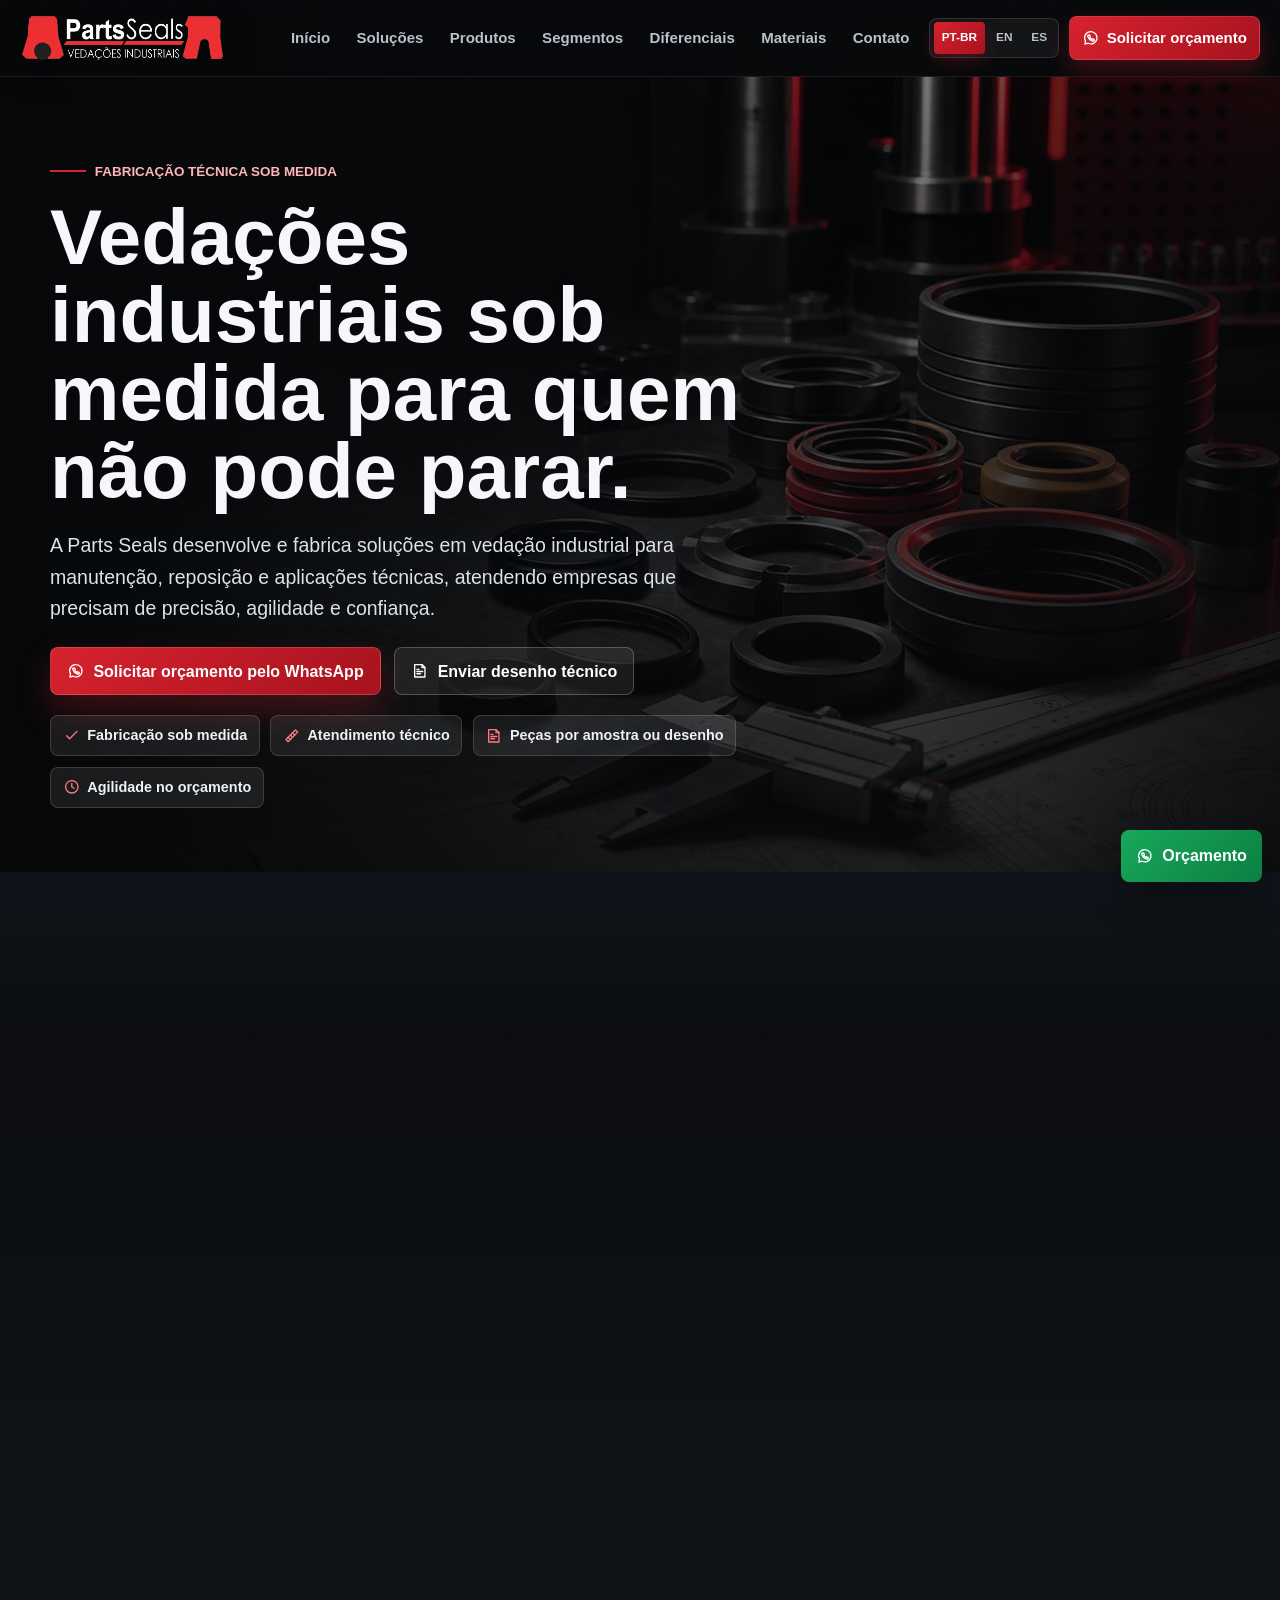
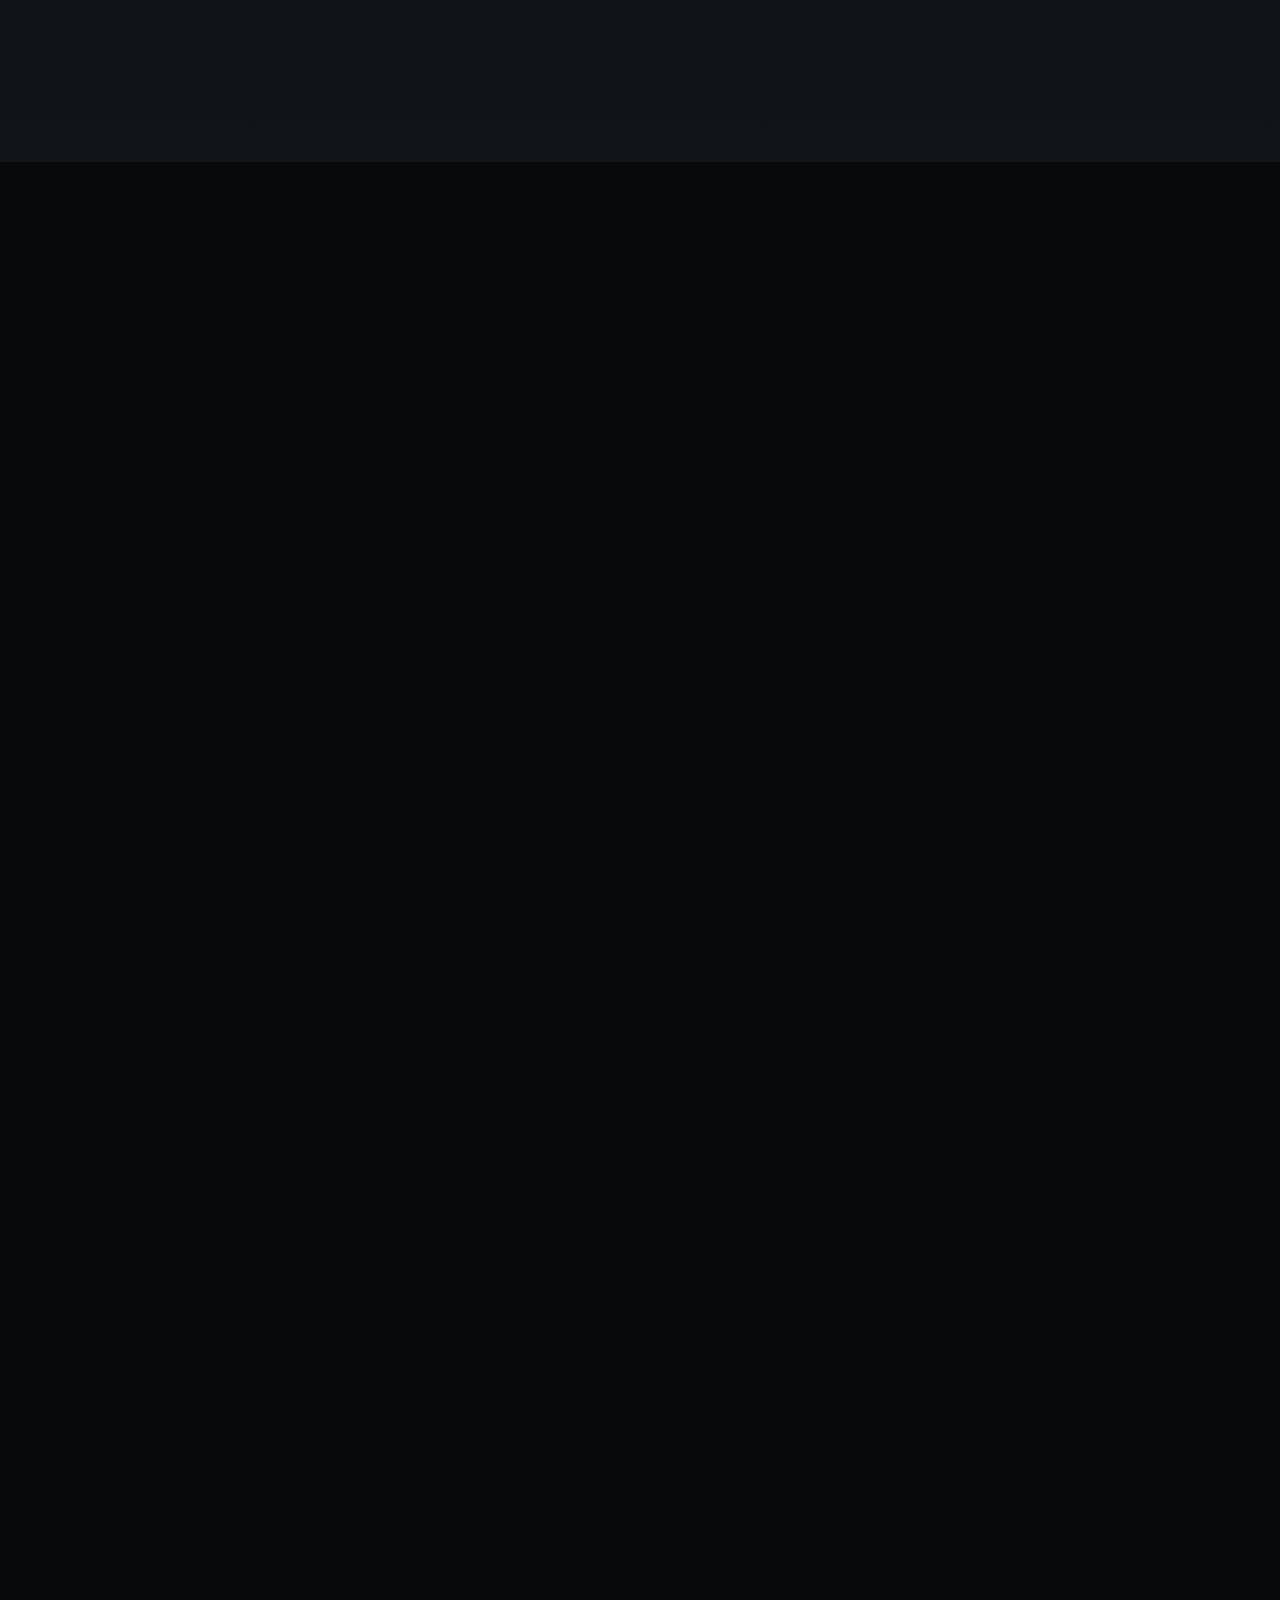
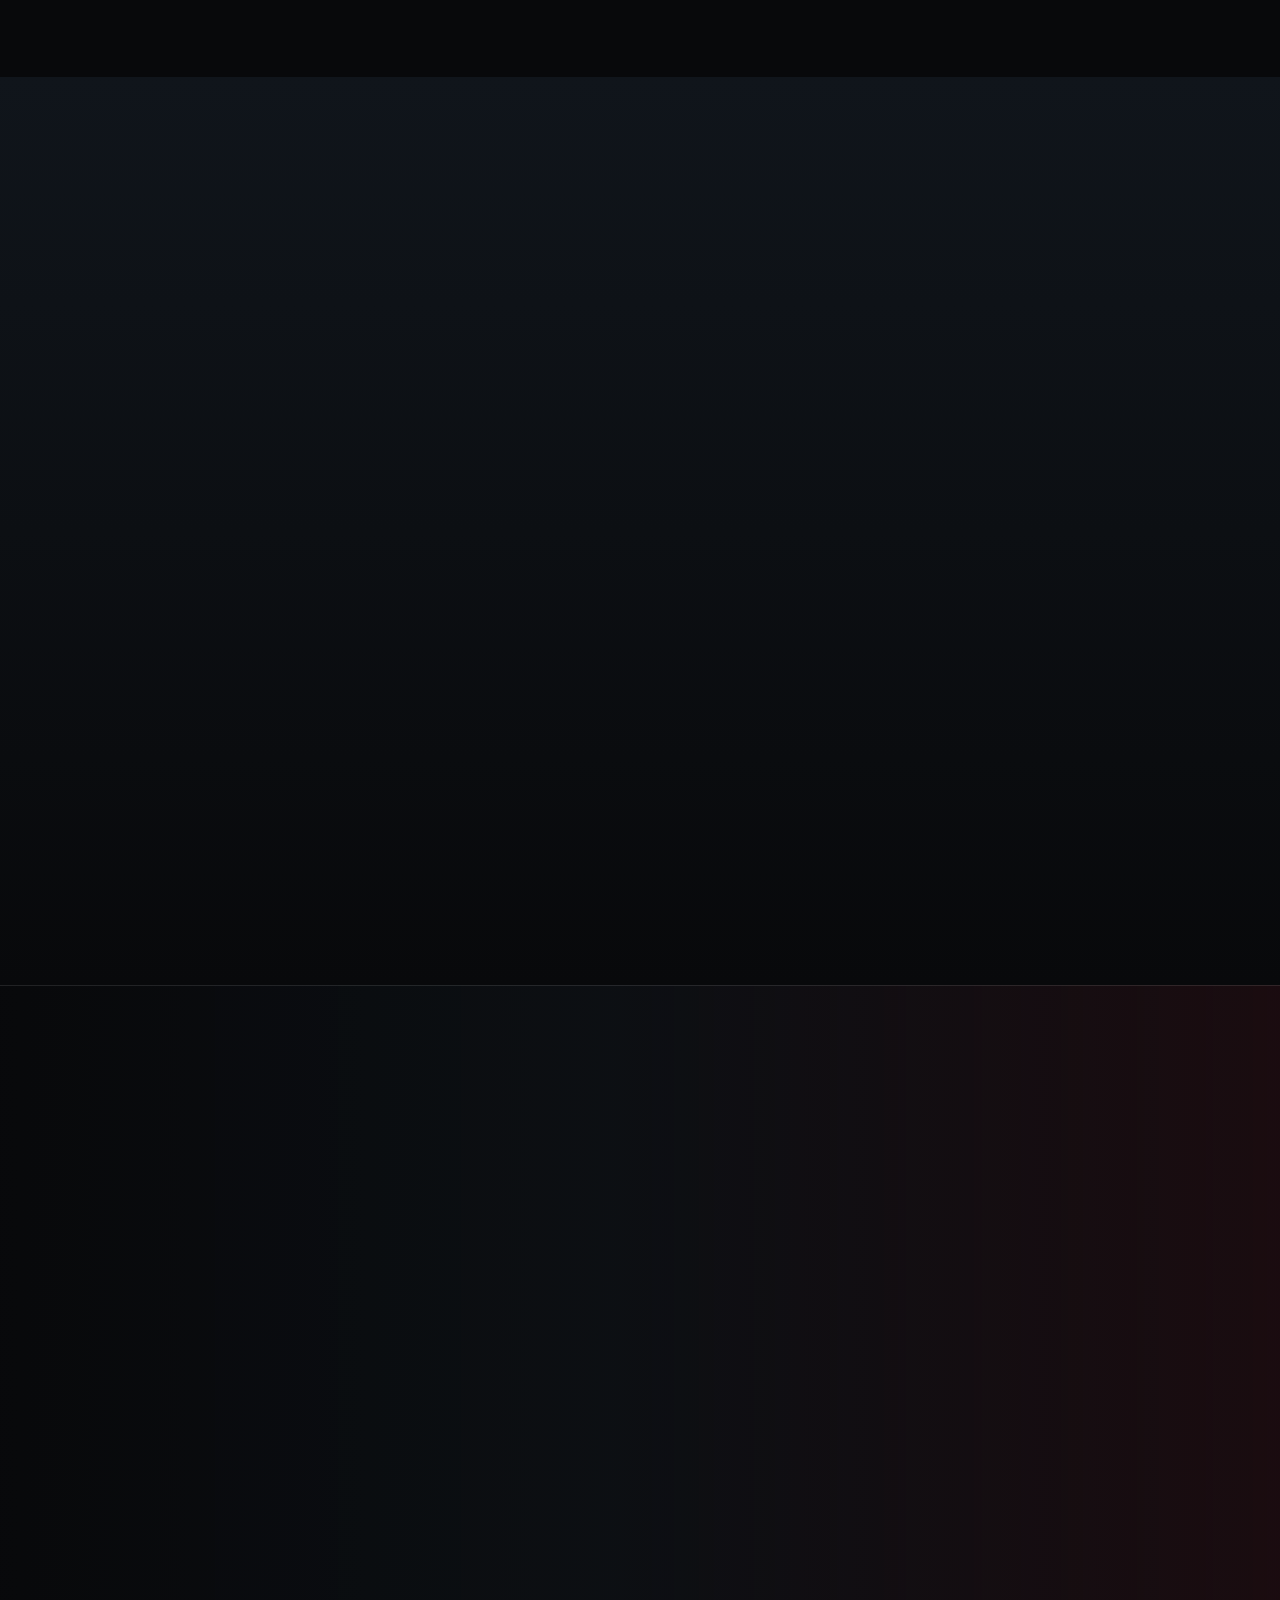
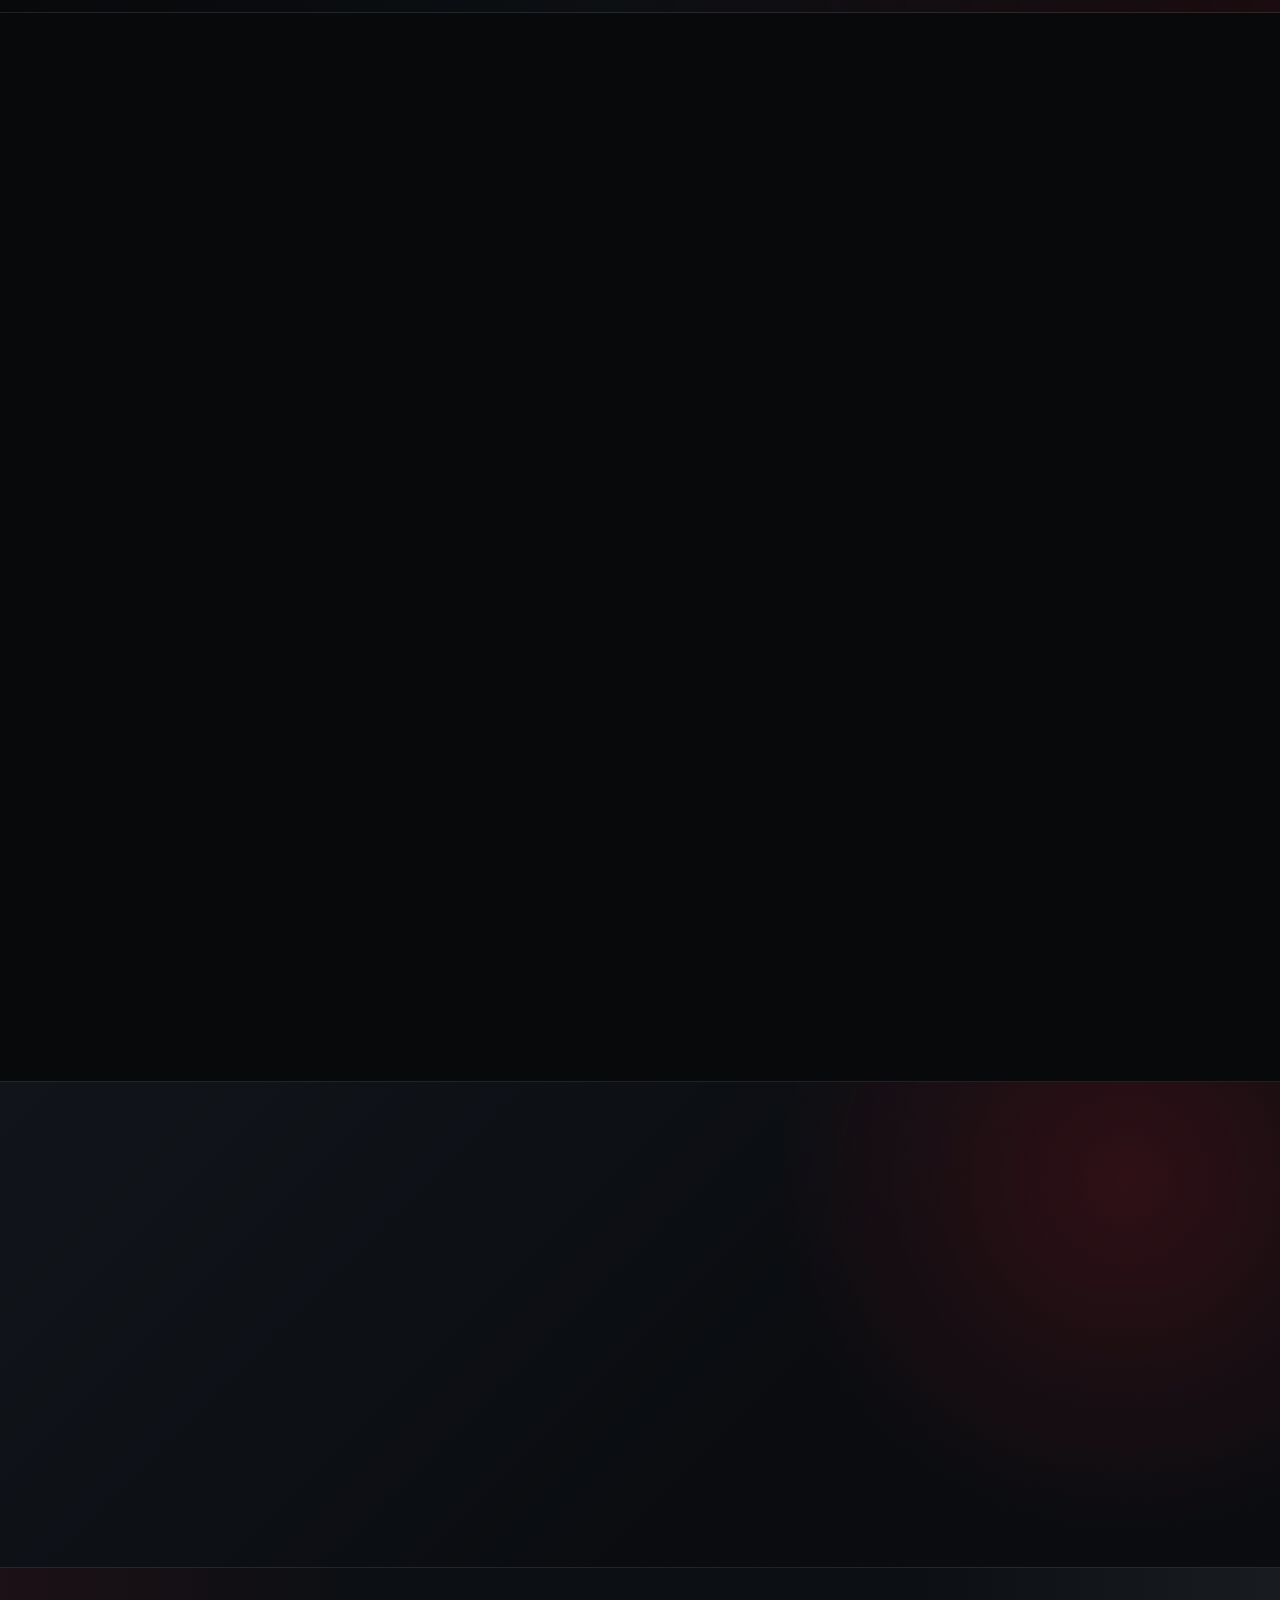
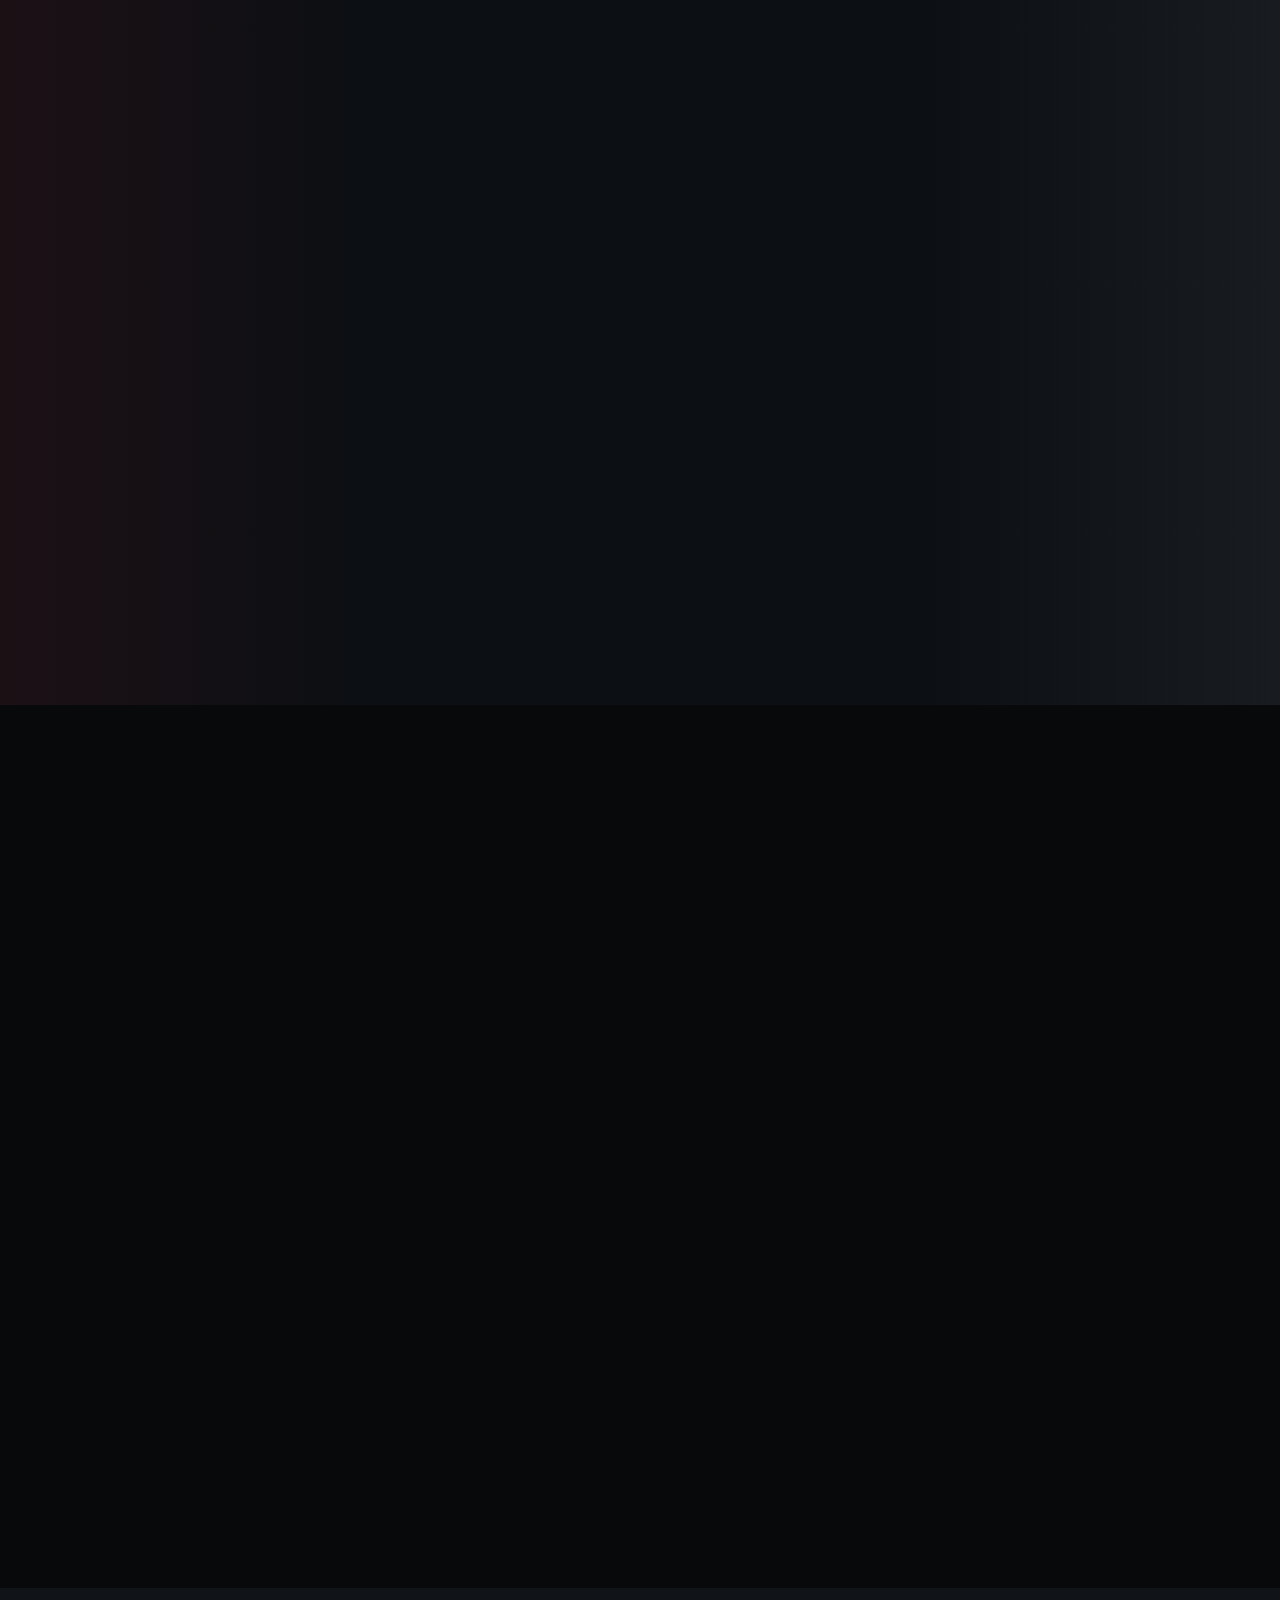
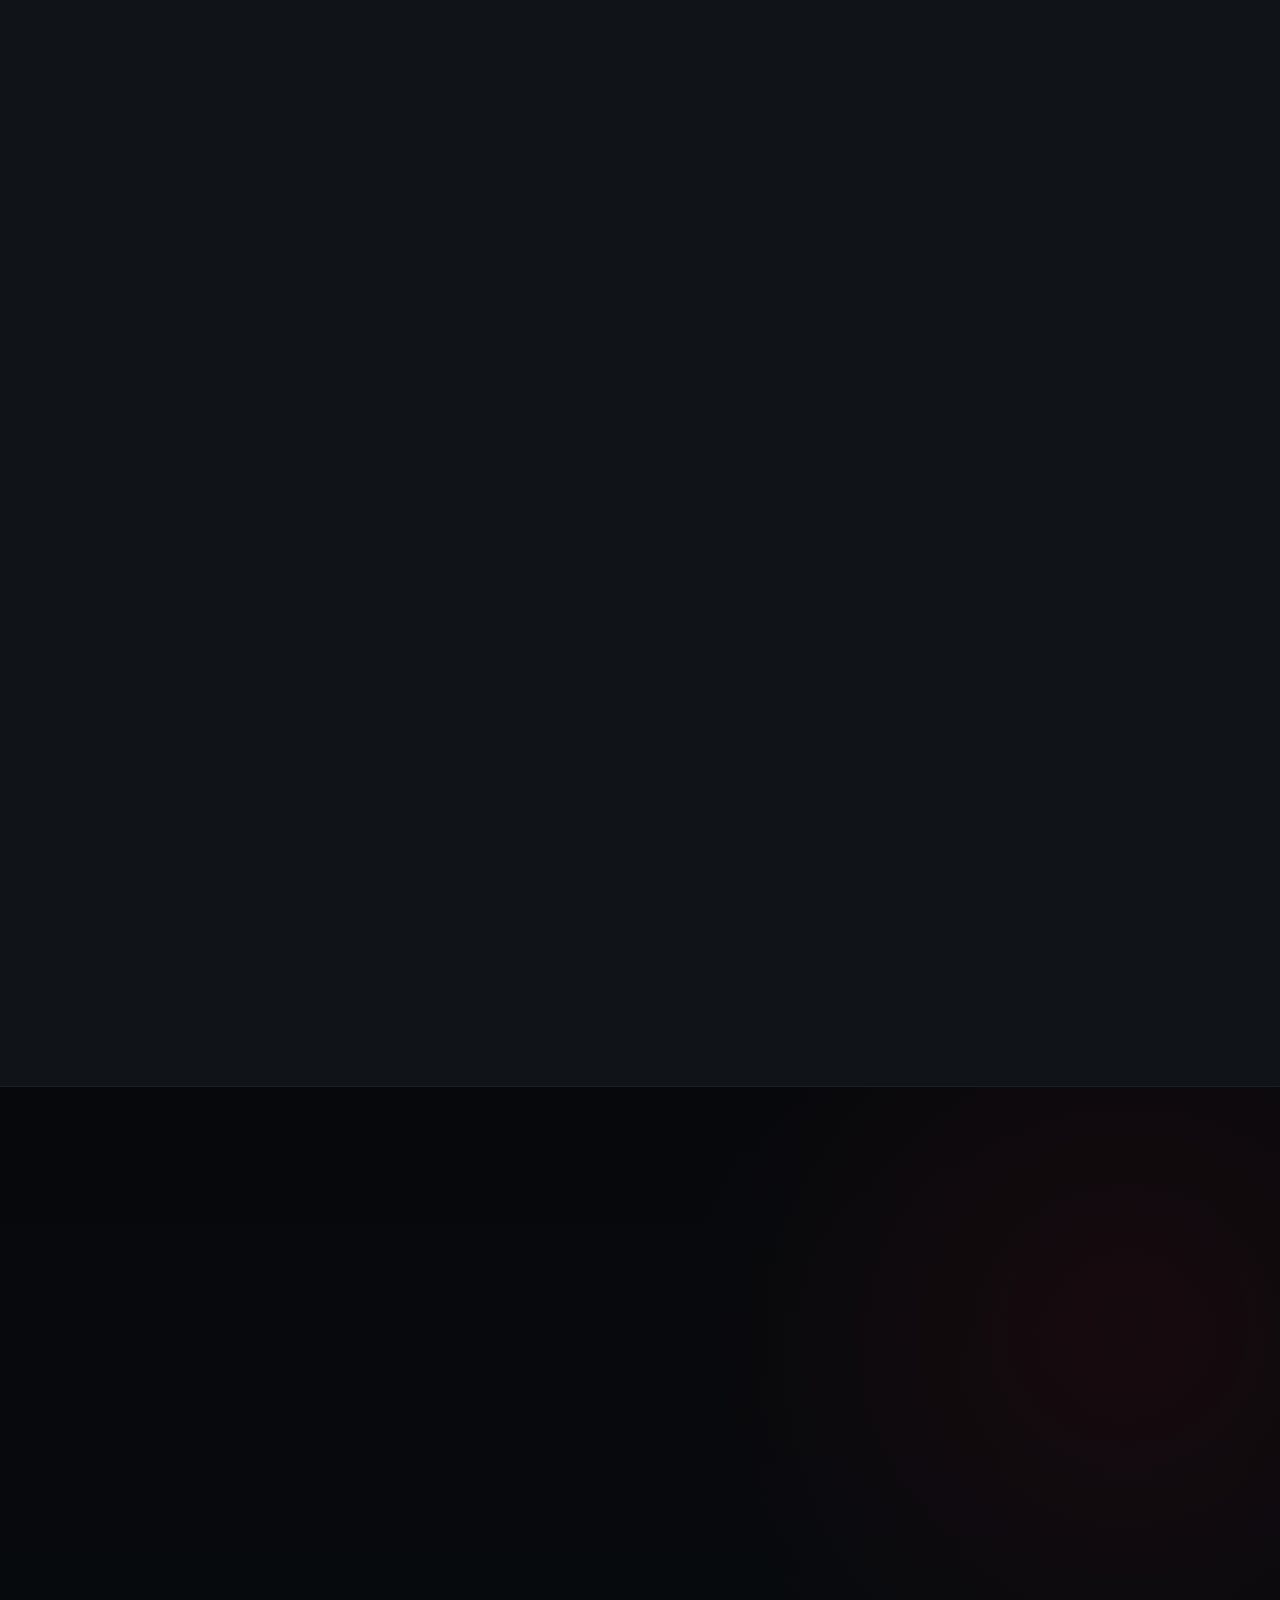
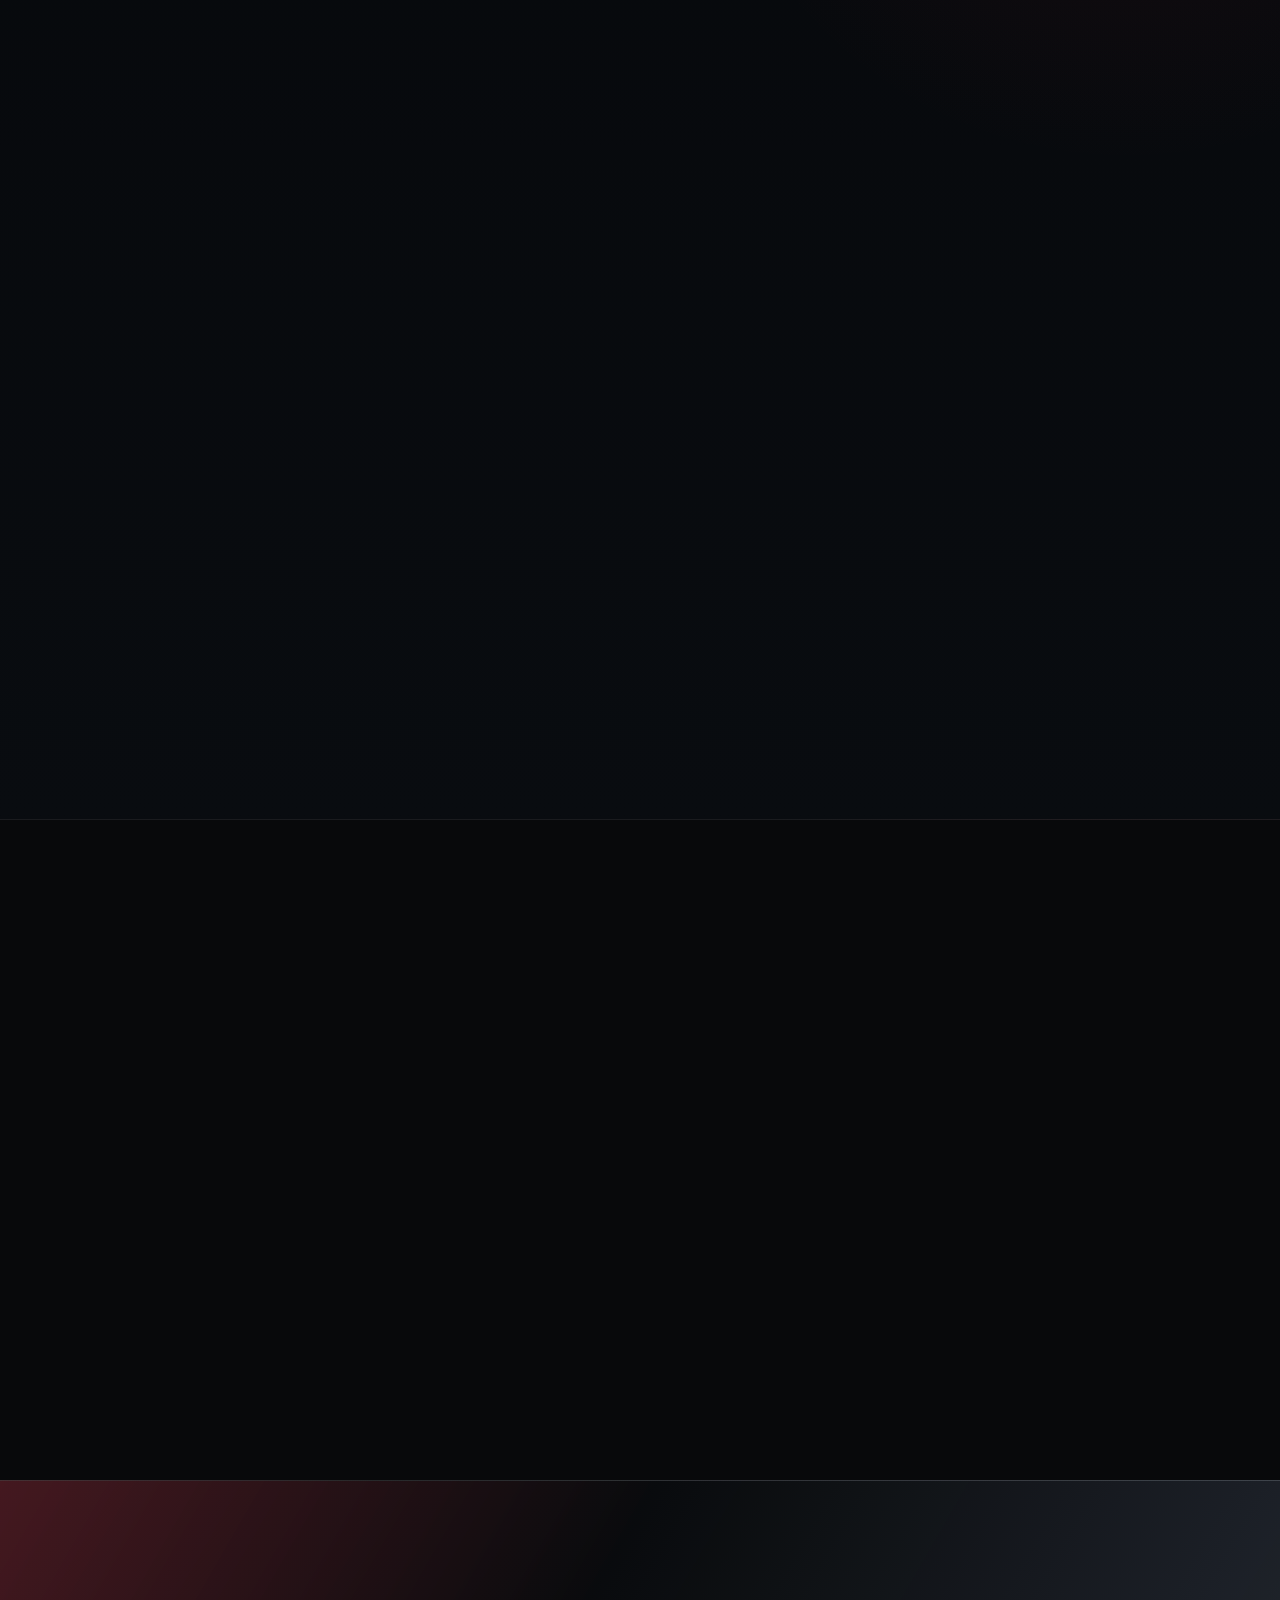
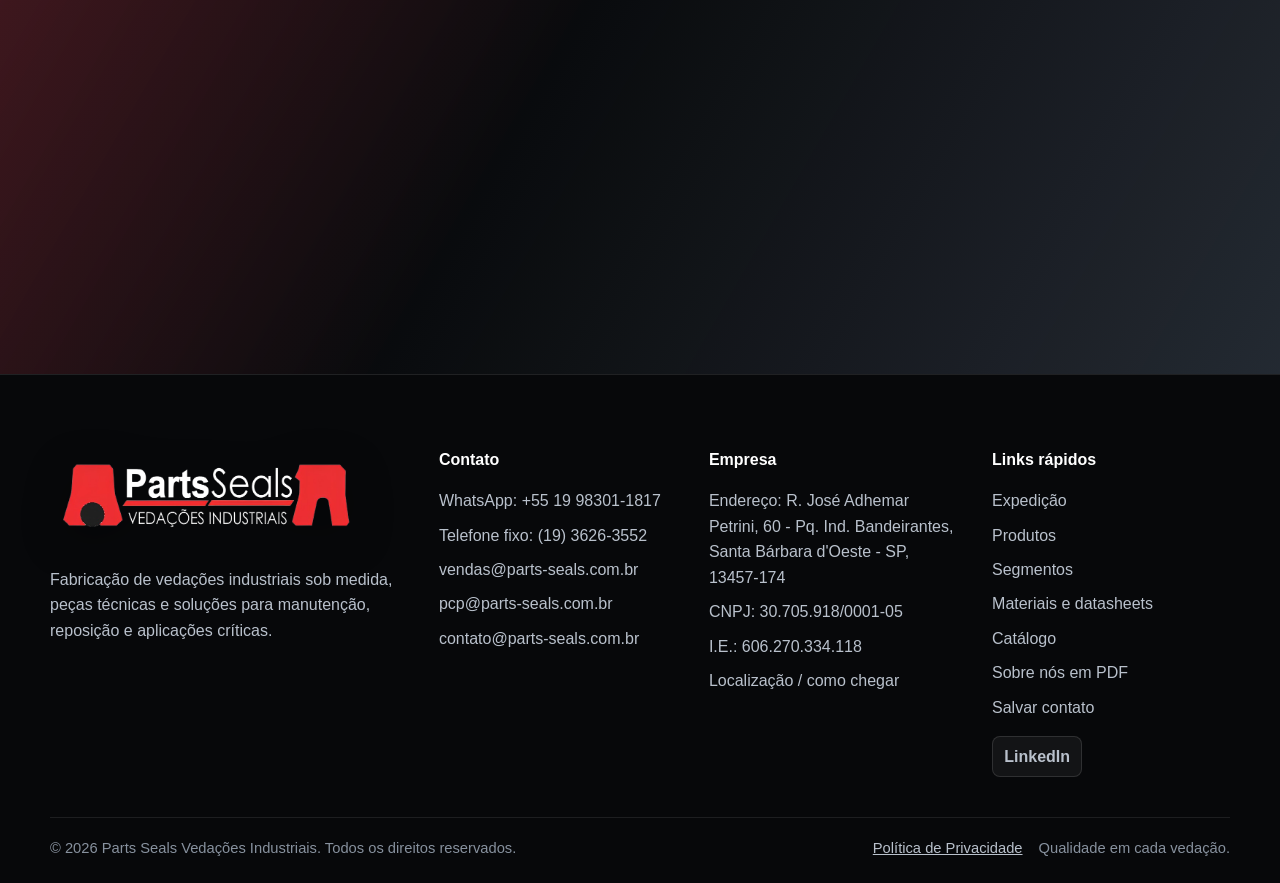
==== commit 875969a5: "SEO, LGPD, segurança e tema das campanhas de conscientização - Favicons completos (SVG, ICO, Apple, " ====
--- a/index.html
+++ b/index.html
@@ -3,25 +3,188 @@
 <head>
   <meta charset="UTF-8">
   <meta name="viewport" content="width=device-width, initial-scale=1.0">
+  <meta http-equiv="Content-Security-Policy" content="default-src 'self'; script-src 'self'; style-src 'self'; img-src 'self' data:; font-src 'self'; connect-src 'self'; object-src 'none'; base-uri 'self'; form-action 'self'; upgrade-insecure-requests">
   <meta name="description" content="Parts Seals Vedações Industriais fabrica vedações industriais sob medida, peças técnicas, gaxetas, raspadores, anéis guia e soluções para manutenção industrial.">
   <meta name="theme-color" content="#0b0d10">
+  <meta name="robots" content="index, follow, max-image-preview:large">
+  <meta name="author" content="Parts Seals Vedações Industriais">
+  <meta name="format-detection" content="telephone=no">
+  <meta property="og:site_name" content="Parts Seals Vedações Industriais">
   <meta property="og:title" content="Parts Seals Vedações Industriais">
   <meta property="og:description" content="Vedações industriais sob medida para manutenção, reposição e aplicações técnicas críticas.">
   <meta property="og:type" content="website">
   <meta property="og:locale" content="pt_BR">
-  <meta property="og:image" content="https://parts-seals.com.br/assets/img/hero-industrial.jpg">
-  <meta property="og:image:alt" content="Peças técnicas de vedação industrial em bancada de medição">
+  <meta property="og:image" content="https://parts-seals.com.br/assets/img/og-parts-seals.jpg">
+  <meta property="og:image:type" content="image/jpeg">
+  <meta property="og:image:width" content="1200">
+  <meta property="og:image:height" content="630">
+  <meta property="og:image:alt" content="Parts Seals – vedações industriais sob medida">
+  <meta property="og:locale:alternate" content="en_US">
+  <meta property="og:locale:alternate" content="es_ES">
+  <meta name="twitter:card" content="summary_large_image">
+  <meta name="twitter:title" content="Parts Seals Vedações Industriais | Vedações sob medida">
+  <meta name="twitter:description" content="Parts Seals Vedações Industriais fabrica vedações industriais sob medida, peças técnicas, gaxetas, raspadores, anéis guia e soluções para manutenção industrial.">
+  <meta name="twitter:image" content="https://parts-seals.com.br/assets/img/og-parts-seals.jpg">
   <link rel="canonical" href="https://parts-seals.com.br/">
   <meta property="og:url" content="https://parts-seals.com.br/">
   <title>Parts Seals Vedações Industriais | Vedações sob medida</title>
-  <link rel="icon" type="image/x-icon" href="assets/favicon.ico">
+  <link rel="icon" href="favicon.ico" sizes="48x48">
+  <link rel="icon" type="image/svg+xml" href="assets/icons/favicon.svg">
+  <link rel="apple-touch-icon" href="assets/icons/apple-touch-icon.png">
+  <link rel="manifest" href="site.webmanifest">
   <link rel="alternate" hreflang="pt-BR" href="https://parts-seals.com.br/">
   <link rel="alternate" hreflang="en" href="https://parts-seals.com.br/en.html">
   <link rel="alternate" hreflang="es" href="https://parts-seals.com.br/es.html">
   <link rel="alternate" hreflang="x-default" href="https://parts-seals.com.br/">
-  <link rel="preload" as="image" href="assets/img/hero-industrial.jpg">
+  <link rel="preload" as="image" href="assets/img/hero-industrial.webp" type="image/webp" fetchpriority="high">
   <link rel="stylesheet" href="css/style.css">
+  <script src="js/campaign.js"></script>
   <link rel="stylesheet" href="css/materials.css">
+  <script type="application/ld+json">
+  {
+    "@context": "https://schema.org",
+    "@graph": [
+      {
+        "@type": "LocalBusiness",
+        "@id": "https://parts-seals.com.br/#organization",
+        "name": "Parts Seals Vedações Industriais",
+        "alternateName": "Parts Seals",
+        "url": "https://parts-seals.com.br/",
+        "logo": "https://parts-seals.com.br/assets/logo.png",
+        "image": "https://parts-seals.com.br/assets/img/og-parts-seals.jpg",
+        "description": "Fabricação de vedações industriais sob medida, peças técnicas, gaxetas, raspadores, anéis guia e soluções para manutenção industrial.",
+        "taxID": "30.705.918/0001-05",
+        "telephone": "+55-19-3626-3552",
+        "email": "vendas@parts-seals.com.br",
+        "address": {
+          "@type": "PostalAddress",
+          "streetAddress": "R. José Adhemar Petrini, 60 - Pq. Ind. Bandeirantes",
+          "addressLocality": "Santa Bárbara d'Oeste",
+          "addressRegion": "SP",
+          "postalCode": "13457-174",
+          "addressCountry": "BR"
+        },
+        "hasMap": "https://maps.app.goo.gl/HVTqCcVqPfvNhY1S6",
+        "sameAs": [
+          "https://br.linkedin.com/company/parts-seals-veda%C3%A7%C3%B5es-industriais"
+        ],
+        "areaServed": {
+          "@type": "Country",
+          "name": "Brasil"
+        },
+        "contactPoint": [
+          {
+            "@type": "ContactPoint",
+            "contactType": "sales",
+            "telephone": "+55-19-98301-1817",
+            "email": "vendas@parts-seals.com.br",
+            "areaServed": "BR",
+            "availableLanguage": [
+              "Portuguese",
+              "English",
+              "Spanish"
+            ]
+          }
+        ],
+        "knowsAbout": [
+          "Vedações industriais",
+          "Gaxetas",
+          "Raspadores",
+          "Anéis guia",
+          "PTFE",
+          "Poliuretano",
+          "Usinagem de polímeros",
+          "Vedações hidráulicas",
+          "Vedações pneumáticas"
+        ]
+      },
+      {
+        "@type": "WebSite",
+        "@id": "https://parts-seals.com.br/#website",
+        "url": "https://parts-seals.com.br/",
+        "name": "Parts Seals Vedações Industriais",
+        "inLanguage": [
+          "pt-BR",
+          "en",
+          "es"
+        ],
+        "publisher": {
+          "@id": "https://parts-seals.com.br/#organization"
+        }
+      },
+      {
+        "@type": "WebPage",
+        "@id": "https://parts-seals.com.br/#webpage",
+        "url": "https://parts-seals.com.br/",
+        "name": "Parts Seals Vedações Industriais | Vedações sob medida",
+        "description": "Parts Seals Vedações Industriais fabrica vedações industriais sob medida, peças técnicas, gaxetas, raspadores, anéis guia e soluções para manutenção industrial.",
+        "inLanguage": "pt-BR",
+        "isPartOf": {
+          "@id": "https://parts-seals.com.br/#website"
+        },
+        "about": {
+          "@id": "https://parts-seals.com.br/#organization"
+        },
+        "primaryImageOfPage": "https://parts-seals.com.br/assets/img/og-parts-seals.jpg"
+      },
+      {
+        "@type": "FAQPage",
+        "@id": "https://parts-seals.com.br/#faq",
+        "inLanguage": "pt-BR",
+        "mainEntity": [
+          {
+            "@type": "Question",
+            "name": "Vocês fabricam por amostra?",
+            "acceptedAnswer": {
+              "@type": "Answer",
+              "text": "Sim. A amostra ajuda a avaliar perfil, medidas, material e condições de desgaste para orientar a fabricação."
+            }
+          },
+          {
+            "@type": "Question",
+            "name": "Vocês fabricam por desenho técnico?",
+            "acceptedAnswer": {
+              "@type": "Answer",
+              "text": "Sim. Você pode enviar desenho técnico, medidas ou croqui para análise e orçamento."
+            }
+          },
+          {
+            "@type": "Question",
+            "name": "Quais materiais trabalham?",
+            "acceptedAnswer": {
+              "@type": "Answer",
+              "text": "Trabalhamos com PU, PTFE puro, PTFE com carga, NBR, FKM, POM, PEAD, laminado fenólico, Nylon 6, Nylon 6.6, PEEK e outros materiais definidos conforme a aplicação."
+            }
+          },
+          {
+            "@type": "Question",
+            "name": "Atendem quais segmentos?",
+            "acceptedAnswer": {
+              "@type": "Answer",
+              "text": "Atendemos linha branca, óleo e gás, alimentícia, farmacêutica, mineração, construção, máquinas agrícolas, metalurgia, papel e celulose, manutenção industrial, hidráulica e pneumática."
+            }
+          },
+          {
+            "@type": "Question",
+            "name": "Como faço para solicitar orçamento?",
+            "acceptedAnswer": {
+              "@type": "Answer",
+              "text": "Clique no botão de WhatsApp ou envie e-mail para vendas@parts-seals.com.br com fotos, medidas, desenho ou descrição da aplicação."
+            }
+          },
+          {
+            "@type": "Question",
+            "name": "Consigo enviar foto da peça pelo WhatsApp?",
+            "acceptedAnswer": {
+              "@type": "Answer",
+              "text": "Sim. Fotos da peça, do alojamento e do equipamento ajudam a acelerar a análise inicial."
+            }
+          }
+        ]
+      }
+    ]
+  }
+  </script>
 </head>
 <body>
   <a class="skip-link" href="#conteudo">Pular para o conteúdo</a>
@@ -139,7 +302,7 @@
   <main id="conteudo">
     <section class="hero-section" id="inicio" aria-labelledby="heroTitle">
       <div class="hero-media">
-        <img src="assets/img/hero-industrial.jpg" alt="Peças técnicas de vedação industrial em bancada com paquímetro e desenho técnico" width="1800" height="1013" decoding="async" fetchpriority="high">
+        <img src="assets/img/hero-industrial.webp" alt="Peças técnicas de vedação industrial em bancada com paquímetro e desenho técnico" width="1800" height="960" decoding="async" fetchpriority="high">
       </div>
       <div class="container hero-content">
         <div class="hero-copy reveal">
@@ -231,7 +394,7 @@
         </div>
         <div class="products-grid">
           <article class="product-card reveal">
-            <img src="assets/img/seals-components.jpg" alt="Conjunto de gaxetas e anéis técnicos em bancada" loading="lazy" decoding="async">
+            <img src="assets/img/seals-components.webp" alt="Conjunto de gaxetas e anéis técnicos em bancada" width="1400" height="933" loading="lazy" decoding="async">
             <div>
               <h3>Gaxetas</h3>
               <p>Perfis de vedação para sistemas com movimento e exigência de estabilidade.</p>
@@ -239,7 +402,7 @@
             </div>
           </article>
           <article class="product-card reveal">
-            <img src="assets/img/manufacturing-gallery.jpg" alt="Raspadores e perfis técnicos próximos a máquina CNC" loading="lazy" decoding="async">
+            <img src="assets/img/manufacturing-gallery.webp" alt="Raspadores e perfis técnicos próximos a máquina CNC" width="1400" height="933" loading="lazy" decoding="async">
             <div>
               <h3>Raspadores</h3>
               <p>Componentes para proteção contra contaminantes e aumento da vida útil do conjunto.</p>
@@ -247,7 +410,7 @@
             </div>
           </article>
           <article class="product-card reveal">
-            <img src="assets/img/product-aneis-guia.jpg" alt="Anéis guia em bronze, polímero e nylon sobre bancada técnica" loading="lazy" decoding="async">
+            <img src="assets/img/product-aneis-guia.webp" alt="Anéis guia em bronze, polímero e nylon sobre bancada técnica" width="1400" height="933" loading="lazy" decoding="async">
             <div>
               <h3>Anéis guia</h3>
               <p>Guias para estabilidade, alinhamento e redução de atrito em conjuntos móveis.</p>
@@ -255,7 +418,7 @@
             </div>
           </article>
           <article class="product-card reveal">
-            <img src="assets/img/product-dp-dh.jpg" alt="Perfis DP e DH usinados em PTFE com bronze, PTFE e poliuretano" loading="lazy" decoding="async">
+            <img src="assets/img/product-dp-dh.webp" alt="Perfis DP e DH usinados em PTFE com bronze, PTFE e poliuretano" width="1536" height="1024" loading="lazy" decoding="async">
             <div>
               <h3>DP e DH</h3>
               <p>Perfis usinados em PTFE com bronze, poliuretano e outros materiais para diferentes condições de trabalho.</p>
@@ -263,7 +426,7 @@
             </div>
           </article>
           <article class="product-card reveal">
-            <img src="assets/img/product-backup-padroes.jpg" alt="Arruelas e anéis back-up padrões em PTFE puro" loading="lazy" decoding="async">
+            <img src="assets/img/product-backup-padroes.webp" alt="Arruelas e anéis back-up padrões em PTFE puro" width="1536" height="1024" loading="lazy" decoding="async">
             <div>
               <h3>Peças back-up padrões</h3>
               <p>Arruelas e anéis de apoio em PTFE puro para proteção e estabilidade do conjunto de vedação.</p>
@@ -271,7 +434,7 @@
             </div>
           </article>
           <article class="product-card reveal">
-            <img src="assets/img/product-gaxetas-compactas.jpg" alt="Gaxetas compactas em poliuretano e polímeros de engenharia" loading="lazy" decoding="async">
+            <img src="assets/img/product-gaxetas-compactas.webp" alt="Gaxetas compactas em poliuretano e polímeros de engenharia" width="1536" height="1024" loading="lazy" decoding="async">
             <div>
               <h3>Gaxetas compactas</h3>
               <p>Conjuntos compactos de vedação para aplicações que exigem alto desempenho em pouco espaço.</p>
@@ -279,7 +442,7 @@
             </div>
           </article>
           <article class="product-card reveal">
-            <img src="assets/img/product-pecas-tecnicas.jpg" alt="Peças técnicas sob medida em polímero usinado sobre bancada industrial" loading="lazy" decoding="async">
+            <img src="assets/img/product-pecas-tecnicas.webp" alt="Peças técnicas sob medida em polímero usinado sobre bancada industrial" width="1400" height="933" loading="lazy" decoding="async">
             <div>
               <h3>Peças técnicas sob medida</h3>
               <p>Perfis especiais, buchas, anéis e componentes conforme necessidade da aplicação.</p>
@@ -287,7 +450,7 @@
             </div>
           </article>
           <article class="product-card reveal">
-            <img src="assets/img/product-amostra-desenho.jpg" alt="Amostra desgastada e nova peça de vedação sobre desenho técnico" loading="lazy" decoding="async">
+            <img src="assets/img/product-amostra-desenho.webp" alt="Amostra desgastada e nova peça de vedação sobre desenho técnico" width="1400" height="933" loading="lazy" decoding="async">
             <div>
               <h3>Desenvolvimento por amostra ou desenho</h3>
               <p>Recebemos referência física, foto, medidas ou desenho para orientar o orçamento.</p>
@@ -341,7 +504,7 @@
           </a>
         </div>
         <figure class="consult-image reveal">
-          <img src="assets/img/technical-analysis.jpg" alt="Análise técnica de vedação com paquímetro e desenho industrial" loading="lazy" decoding="async">
+          <img src="assets/img/technical-analysis.webp" alt="Análise técnica de vedação com paquímetro e desenho industrial" width="1400" height="788" loading="lazy" decoding="async">
         </figure>
       </div>
     </section>
@@ -433,15 +596,15 @@
         </div>
         <div class="gallery-grid">
           <figure class="gallery-item gallery-large reveal">
-            <img src="assets/img/manufacturing-gallery.jpg" alt="Vedações e perfis industriais em bancada com máquina CNC ao fundo" loading="lazy" decoding="async">
+            <img src="assets/img/manufacturing-gallery.webp" alt="Vedações e perfis industriais em bancada com máquina CNC ao fundo" width="1400" height="933" loading="lazy" decoding="async">
             <figcaption>Peças sob medida e perfis especiais</figcaption>
           </figure>
           <figure class="gallery-item reveal">
-            <img src="assets/img/seals-components.jpg" alt="Conjunto de anéis, raspadores e gaxetas em foto macro" loading="lazy" decoding="async">
+            <img src="assets/img/seals-components.webp" alt="Conjunto de anéis, raspadores e gaxetas em foto macro" width="1400" height="933" loading="lazy" decoding="async">
             <figcaption>Gaxetas, anéis e raspadores</figcaption>
           </figure>
           <figure class="gallery-item reveal">
-            <img src="assets/img/technical-analysis.jpg" alt="Vedação em medição dimensional com paquímetro" loading="lazy" decoding="async">
+            <img src="assets/img/technical-analysis.webp" alt="Vedação em medição dimensional com paquímetro" width="1400" height="788" loading="lazy" decoding="async">
             <figcaption>Análise por desenho ou amostra</figcaption>
           </figure>
         </div>
@@ -592,7 +755,7 @@
 
     <div class="container footer-bottom">
       <p>&copy; <span id="currentYear"></span> Parts Seals Vedações Industriais. Todos os direitos reservados.</p>
-      <p>Qualidade em cada vedação.</p>
+      <p class="footer-legal"><a href="politica-de-privacidade.html">Política de Privacidade</a><span>Qualidade em cada vedação.</span></p>
     </div>
   </footer>
 
--- a/css/style.css
+++ b/css/style.css
@@ -12,6 +12,14 @@
   --red: #d7222f;
   --red-2: #a6131e;
   --red-3: #6f0d15;
+  /* Cor de destaque: as campanhas (Outubro Rosa etc.) só redefinem estas variáveis. */
+  --red-hi: #ee2b39;
+  --accent-rgb: 215, 34, 47;
+  --accent-deep-rgb: 99, 12, 19;
+  --accent-light: #ffb4ba;
+  --accent-soft: #ff9ca4;
+  --accent-bright: #ff7a84;
+  --on-accent: #fff;
   --steel: #d5dbe3;
   --green: #18a85b;
   --max: 1180px;
@@ -99,7 +107,7 @@
   transform: translateY(-140%);
   padding: 0.7rem 0.9rem;
   border-radius: var(--radius);
-  color: #fff;
+  color: var(--on-accent);
   background: var(--red);
   text-decoration: none;
   font-weight: 700;
@@ -233,22 +241,22 @@
 }
 
 .site-nav .language-switch a[aria-current="page"] {
-  color: #fff;
+  color: var(--on-accent);
   background: linear-gradient(135deg, var(--red), var(--red-2));
-  box-shadow: 0 8px 18px rgba(215, 34, 47, 0.22);
+  box-shadow: 0 8px 18px rgba(var(--accent-rgb), 0.22);
 }
 
 .site-nav .nav-cta {
   margin-left: 0.45rem;
-  color: #fff;
+  color: var(--on-accent);
   background: linear-gradient(135deg, var(--red), var(--red-2));
   border: 1px solid rgba(255, 255, 255, 0.12);
-  box-shadow: 0 10px 24px rgba(215, 34, 47, 0.28);
+  box-shadow: 0 10px 24px rgba(var(--accent-rgb), 0.28);
 }
 
 .site-nav .nav-cta:hover,
 .site-nav .nav-cta:focus-visible {
-  background: linear-gradient(135deg, #ee2b39, var(--red-2));
+  background: linear-gradient(135deg, var(--red-hi), var(--red-2));
 }
 
 .site-nav svg,
@@ -345,7 +353,7 @@
   display: inline-flex;
   align-items: center;
   gap: 0.55rem;
-  color: #ffb4ba;
+  color: var(--accent-light);
   font-size: 0.84rem;
   font-weight: 800;
   text-transform: uppercase;
@@ -404,15 +412,15 @@
 }
 
 .btn-primary {
-  color: #fff;
+  color: var(--on-accent);
   background: linear-gradient(135deg, var(--red), var(--red-2));
   border-color: rgba(255, 255, 255, 0.16);
-  box-shadow: 0 16px 34px rgba(215, 34, 47, 0.26);
+  box-shadow: 0 16px 34px rgba(var(--accent-rgb), 0.26);
 }
 
 .btn-primary:hover,
 .btn-primary:focus-visible {
-  background: linear-gradient(135deg, #ef2d3b, #b81724);
+  background: linear-gradient(135deg, var(--red-hi), var(--red-2));
 }
 
 .btn-secondary {
@@ -449,7 +457,7 @@
 }
 
 .hero-badges svg {
-  color: #ff7a84;
+  color: var(--accent-bright);
 }
 
 .trust-section {
@@ -516,7 +524,7 @@
 
 .section-process {
   background:
-    linear-gradient(90deg, rgba(215, 34, 47, 0.08), transparent 28%, transparent 72%, rgba(167, 179, 194, 0.08)),
+    linear-gradient(90deg, rgba(var(--accent-rgb), 0.08), transparent 28%, transparent 72%, rgba(167, 179, 194, 0.08)),
     #0c0f13;
 }
 
@@ -528,7 +536,7 @@
   overflow: hidden;
   border-block: 1px solid rgba(255, 255, 255, 0.08);
   background:
-    radial-gradient(circle at 88% 18%, rgba(215, 34, 47, 0.08), transparent 28%),
+    radial-gradient(circle at 88% 18%, rgba(var(--accent-rgb), 0.08), transparent 28%),
     linear-gradient(180deg, #06080b 0%, #090c10 100%);
 }
 
@@ -582,7 +590,7 @@
   overflow: hidden;
   background:
     linear-gradient(145deg, rgba(35, 41, 50, 0.98), rgba(15, 18, 23, 0.98)),
-    radial-gradient(circle at 20% 0%, rgba(215, 34, 47, 0.28), transparent 36%);
+    radial-gradient(circle at 20% 0%, rgba(var(--accent-rgb), 0.28), transparent 36%);
   transition: transform 0.22s ease, border-color 0.22s ease, background 0.22s ease, box-shadow 0.22s ease;
 }
 
@@ -593,7 +601,7 @@
   z-index: -1;
   background:
     linear-gradient(135deg, rgba(255, 255, 255, 0.1), transparent 34%),
-    radial-gradient(circle at 88% 14%, rgba(215, 34, 47, 0.16), transparent 32%);
+    radial-gradient(circle at 88% 14%, rgba(var(--accent-rgb), 0.16), transparent 32%);
   opacity: 0.75;
 }
 
@@ -604,7 +612,7 @@
   bottom: 0;
   width: 64px;
   height: 3px;
-  background: linear-gradient(90deg, transparent, rgba(215, 34, 47, 0.96));
+  background: linear-gradient(90deg, transparent, rgba(var(--accent-rgb), 0.96));
   opacity: 0.82;
 }
 
@@ -624,21 +632,21 @@
   display: grid;
   place-items: center;
   border-radius: var(--radius);
-  color: #ff9ca4;
-  background: rgba(215, 34, 47, 0.14);
-  border: 1px solid rgba(215, 34, 47, 0.28);
+  color: var(--accent-soft);
+  background: rgba(var(--accent-rgb), 0.14);
+  border: 1px solid rgba(var(--accent-rgb), 0.28);
 }
 
 #diferenciais .icon-box {
   width: 58px;
   height: 58px;
-  color: #fff;
+  color: var(--on-accent);
   background:
-    linear-gradient(145deg, rgba(215, 34, 47, 0.92), rgba(99, 12, 19, 0.88)),
+    linear-gradient(145deg, rgba(var(--accent-rgb), 0.92), rgba(var(--accent-deep-rgb), 0.88)),
     rgba(255, 255, 255, 0.08);
   border: 1px solid rgba(255, 255, 255, 0.18);
   box-shadow:
-    0 14px 26px rgba(215, 34, 47, 0.2),
+    0 14px 26px rgba(var(--accent-rgb), 0.2),
     inset 0 1px 0 rgba(255, 255, 255, 0.2);
   transition: transform 0.22s ease, box-shadow 0.22s ease, background 0.22s ease;
 }
@@ -685,7 +693,7 @@
   border-color: rgba(255, 255, 255, 0.26);
   background:
     linear-gradient(145deg, rgba(41, 48, 58, 0.99), rgba(17, 20, 26, 0.99)),
-    radial-gradient(circle at 20% 0%, rgba(215, 34, 47, 0.34), transparent 36%);
+    radial-gradient(circle at 20% 0%, rgba(var(--accent-rgb), 0.34), transparent 36%);
   box-shadow: 0 18px 40px rgba(0, 0, 0, 0.32);
 }
 
@@ -693,7 +701,7 @@
 #diferenciais .feature-card:focus-within .icon-box {
   transform: translateY(-2px) scale(1.04);
   box-shadow:
-    0 18px 32px rgba(215, 34, 47, 0.28),
+    0 18px 32px rgba(var(--accent-rgb), 0.28),
     inset 0 1px 0 rgba(255, 255, 255, 0.24);
 }
 
@@ -740,7 +748,7 @@
   gap: 0.45rem;
   margin-top: auto;
   padding-top: 1rem;
-  color: #ffb4ba;
+  color: var(--accent-light);
   text-decoration: none;
   font-weight: 800;
 }
@@ -767,9 +775,9 @@
   border-radius: 14px;
   background:
     radial-gradient(circle at 15% 0%, rgba(255, 255, 255, 0.18), transparent 38%),
-    linear-gradient(135deg, #e02635 0%, #c51423 55%, #a90e1a 100%);
+    linear-gradient(135deg, var(--red) 0%, var(--red-2) 100%);
   box-shadow:
-    0 18px 36px rgba(215, 34, 47, 0.3),
+    0 18px 36px rgba(var(--accent-rgb), 0.3),
     inset 0 1px 0 rgba(255, 255, 255, 0.24);
   letter-spacing: 0.01em;
 }
@@ -801,9 +809,9 @@
   border-color: rgba(255, 255, 255, 0.42);
   background:
     radial-gradient(circle at 15% 0%, rgba(255, 255, 255, 0.22), transparent 38%),
-    linear-gradient(135deg, #ef2d3d 0%, #cf1726 55%, #b2101d 100%);
+    linear-gradient(135deg, var(--red-hi) 0%, var(--red-2) 100%);
   box-shadow:
-    0 22px 44px rgba(215, 34, 47, 0.4),
+    0 22px 44px rgba(var(--accent-rgb), 0.4),
     inset 0 1px 0 rgba(255, 255, 255, 0.3);
 }
 
@@ -841,7 +849,7 @@
   cursor: pointer;
   background:
     linear-gradient(145deg, rgba(35, 41, 50, 0.98), rgba(15, 18, 23, 0.98)),
-    radial-gradient(circle at 20% 0%, rgba(215, 34, 47, 0.28), transparent 36%);
+    radial-gradient(circle at 20% 0%, rgba(var(--accent-rgb), 0.28), transparent 36%);
   transition: transform 0.22s ease, border-color 0.22s ease, background 0.22s ease, box-shadow 0.22s ease;
 }
 
@@ -852,7 +860,7 @@
   z-index: -1;
   background:
     linear-gradient(135deg, rgba(255, 255, 255, 0.1), transparent 34%),
-    radial-gradient(circle at 88% 14%, rgba(215, 34, 47, 0.16), transparent 32%);
+    radial-gradient(circle at 88% 14%, rgba(var(--accent-rgb), 0.16), transparent 32%);
   opacity: 0.75;
 }
 
@@ -863,7 +871,7 @@
   bottom: 0;
   width: 64px;
   height: 3px;
-  background: linear-gradient(90deg, transparent, rgba(215, 34, 47, 0.96));
+  background: linear-gradient(90deg, transparent, rgba(var(--accent-rgb), 0.96));
   opacity: 0.82;
 }
 
@@ -872,14 +880,14 @@
   height: 58px;
   margin-bottom: 1.15rem;
   padding: 0.86rem;
-  color: #fff;
+  color: var(--on-accent);
   background:
-    linear-gradient(145deg, rgba(215, 34, 47, 0.92), rgba(99, 12, 19, 0.88)),
+    linear-gradient(145deg, rgba(var(--accent-rgb), 0.92), rgba(var(--accent-deep-rgb), 0.88)),
     rgba(255, 255, 255, 0.08);
   border: 1px solid rgba(255, 255, 255, 0.18);
   border-radius: var(--radius);
   box-shadow:
-    0 14px 26px rgba(215, 34, 47, 0.2),
+    0 14px 26px rgba(var(--accent-rgb), 0.2),
     inset 0 1px 0 rgba(255, 255, 255, 0.2);
   stroke-width: 1.85;
   transition: transform 0.22s ease, box-shadow 0.22s ease, background 0.22s ease;
@@ -896,7 +904,7 @@
 .segment-item small {
   margin-top: auto;
   padding-top: 0.7rem;
-  color: #ff9ca4;
+  color: var(--accent-soft);
   font-size: 0.76rem;
   font-weight: 800;
   line-height: 1.2;
@@ -908,7 +916,7 @@
   border-color: rgba(255, 255, 255, 0.26);
   background:
     linear-gradient(145deg, rgba(41, 48, 58, 0.99), rgba(17, 20, 26, 0.99)),
-    radial-gradient(circle at 20% 0%, rgba(215, 34, 47, 0.34), transparent 36%);
+    radial-gradient(circle at 20% 0%, rgba(var(--accent-rgb), 0.34), transparent 36%);
   box-shadow: 0 18px 40px rgba(0, 0, 0, 0.32);
 }
 
@@ -916,7 +924,7 @@
 .segment-item:focus-within svg {
   transform: translateY(-2px) scale(1.04);
   box-shadow:
-    0 18px 32px rgba(215, 34, 47, 0.28),
+    0 18px 32px rgba(var(--accent-rgb), 0.28),
     inset 0 1px 0 rgba(255, 255, 255, 0.24);
 }
 
@@ -982,7 +990,7 @@
   border: 1px solid rgba(255, 255, 255, 0.2);
   border-radius: 16px;
   background:
-    radial-gradient(circle at 90% 0%, rgba(215, 34, 47, 0.22), transparent 35%),
+    radial-gradient(circle at 90% 0%, rgba(var(--accent-rgb), 0.22), transparent 35%),
     linear-gradient(145deg, #1b2027, #0f1217);
   box-shadow:
     0 30px 80px rgba(0, 0, 0, 0.58),
@@ -1072,7 +1080,7 @@
   height: 8px;
   border-radius: 50%;
   background: var(--red);
-  box-shadow: 0 0 0 4px rgba(215, 34, 47, 0.16);
+  box-shadow: 0 0 0 4px rgba(var(--accent-rgb), 0.16);
 }
 
 .segment-modal__note {
@@ -1132,7 +1140,7 @@
   overflow: hidden;
   background:
     linear-gradient(145deg, rgba(30, 36, 44, 0.96), rgba(14, 17, 22, 0.96)),
-    radial-gradient(circle at 92% 8%, rgba(215, 34, 47, 0.16), transparent 34%);
+    radial-gradient(circle at 92% 8%, rgba(var(--accent-rgb), 0.16), transparent 34%);
   transition: transform 0.22s ease, border-color 0.22s ease, box-shadow 0.22s ease;
 }
 
@@ -1143,7 +1151,7 @@
   bottom: 0;
   width: 56px;
   height: 3px;
-  background: linear-gradient(90deg, transparent, rgba(215, 34, 47, 0.92));
+  background: linear-gradient(90deg, transparent, rgba(var(--accent-rgb), 0.92));
 }
 
 .material-card strong {
@@ -1153,9 +1161,9 @@
   height: 54px;
   padding: 0 0.72rem;
   border-radius: var(--radius);
-  color: #fff;
+  color: var(--on-accent);
   background: linear-gradient(135deg, var(--red), var(--red-3));
-  box-shadow: 0 12px 24px rgba(215, 34, 47, 0.22);
+  box-shadow: 0 12px 24px rgba(var(--accent-rgb), 0.22);
   font-size: 1.05rem;
   line-height: 1;
   white-space: nowrap;
@@ -1188,7 +1196,7 @@
   overflow: hidden;
   background:
     linear-gradient(145deg, rgba(35, 41, 50, 0.98), rgba(15, 18, 23, 0.98)),
-    radial-gradient(circle at 20% 0%, rgba(215, 34, 47, 0.28), transparent 36%);
+    radial-gradient(circle at 20% 0%, rgba(var(--accent-rgb), 0.28), transparent 36%);
   transition: transform 0.22s ease, border-color 0.22s ease, background 0.22s ease, box-shadow 0.22s ease;
 }
 
@@ -1199,7 +1207,7 @@
   z-index: -1;
   background:
     linear-gradient(135deg, rgba(255, 255, 255, 0.1), transparent 34%),
-    radial-gradient(circle at 88% 14%, rgba(215, 34, 47, 0.16), transparent 32%);
+    radial-gradient(circle at 88% 14%, rgba(var(--accent-rgb), 0.16), transparent 32%);
   opacity: 0.75;
 }
 
@@ -1210,7 +1218,7 @@
   bottom: 0;
   width: 64px;
   height: 3px;
-  background: linear-gradient(90deg, transparent, rgba(215, 34, 47, 0.96));
+  background: linear-gradient(90deg, transparent, rgba(var(--accent-rgb), 0.96));
   opacity: 0.82;
 }
 
@@ -1221,13 +1229,13 @@
   width: 58px;
   height: 58px;
   border-radius: var(--radius);
-  color: #fff;
+  color: var(--on-accent);
   background:
-    linear-gradient(145deg, rgba(215, 34, 47, 0.92), rgba(99, 12, 19, 0.88)),
+    linear-gradient(145deg, rgba(var(--accent-rgb), 0.92), rgba(var(--accent-deep-rgb), 0.88)),
     rgba(255, 255, 255, 0.08);
   border: 1px solid rgba(255, 255, 255, 0.18);
   box-shadow:
-    0 14px 26px rgba(215, 34, 47, 0.2),
+    0 14px 26px rgba(var(--accent-rgb), 0.2),
     inset 0 1px 0 rgba(255, 255, 255, 0.2);
   font-size: 1.05rem;
   font-weight: 900;
@@ -1239,7 +1247,7 @@
   border-color: rgba(255, 255, 255, 0.26);
   background:
     linear-gradient(145deg, rgba(41, 48, 58, 0.99), rgba(17, 20, 26, 0.99)),
-    radial-gradient(circle at 20% 0%, rgba(215, 34, 47, 0.34), transparent 36%);
+    radial-gradient(circle at 20% 0%, rgba(var(--accent-rgb), 0.34), transparent 36%);
   box-shadow: 0 18px 40px rgba(0, 0, 0, 0.32);
 }
 
@@ -1247,7 +1255,7 @@
 .process-step:focus-within span {
   transform: translateY(-2px) scale(1.04);
   box-shadow:
-    0 18px 32px rgba(215, 34, 47, 0.28),
+    0 18px 32px rgba(var(--accent-rgb), 0.28),
     inset 0 1px 0 rgba(255, 255, 255, 0.24);
 }
 
@@ -1309,10 +1317,10 @@
   align-items: center;
   gap: 0.55rem;
   padding: 0.38rem 0.8rem 0.38rem 0.55rem;
-  border: 1px solid rgba(215, 34, 47, 0.42);
+  border: 1px solid rgba(var(--accent-rgb), 0.42);
   border-radius: 999px;
-  color: #ff9ca4;
-  background: rgba(215, 34, 47, 0.1);
+  color: var(--accent-soft);
+  background: rgba(var(--accent-rgb), 0.1);
   font-size: 0.77rem;
   font-weight: 900;
   letter-spacing: 0.08em;
@@ -1325,7 +1333,7 @@
   height: 6px;
   border-radius: 50%;
   background: var(--red);
-  box-shadow: 0 0 12px rgba(215, 34, 47, 0.8);
+  box-shadow: 0 0 12px rgba(var(--accent-rgb), 0.8);
 }
 
 .google-mark {
@@ -1463,7 +1471,7 @@
   border-color: rgba(255, 255, 255, 0.2);
   border-radius: 14px;
   background:
-    radial-gradient(circle at 100% 0%, rgba(215, 34, 47, 0.12), transparent 35%),
+    radial-gradient(circle at 100% 0%, rgba(var(--accent-rgb), 0.12), transparent 35%),
     linear-gradient(145deg, rgba(28, 33, 42, 0.98), rgba(15, 18, 24, 0.98));
   box-shadow:
     0 18px 42px rgba(0, 0, 0, 0.3),
@@ -1476,14 +1484,14 @@
   position: absolute;
   inset: 0 0 auto;
   height: 3px;
-  background: linear-gradient(90deg, var(--red), #9a1420 65%, transparent);
+  background: linear-gradient(90deg, var(--red), var(--red-2) 65%, transparent);
 }
 
 .testimonial-card:hover {
   border-color: rgba(255, 255, 255, 0.32);
   box-shadow:
     0 24px 52px rgba(0, 0, 0, 0.4),
-    0 0 34px rgba(215, 34, 47, 0.08);
+    0 0 34px rgba(var(--accent-rgb), 0.08);
 }
 
 .testimonial-card__top {
@@ -1498,10 +1506,10 @@
   height: 46px;
   display: grid;
   place-items: center;
-  border: 1px solid rgba(215, 34, 47, 0.42);
+  border: 1px solid rgba(var(--accent-rgb), 0.42);
   border-radius: 11px;
-  color: #ff9ca4;
-  background: rgba(215, 34, 47, 0.12);
+  color: var(--accent-soft);
+  background: rgba(var(--accent-rgb), 0.12);
   font-family: Georgia, serif;
   font-size: 2rem;
   line-height: 1;
@@ -1533,11 +1541,11 @@
   flex: 0 0 auto;
   border: 2px solid rgba(255, 255, 255, 0.2);
   border-radius: 50%;
-  color: #fff;
-  background: linear-gradient(145deg, #e32b3a, #a70f1b);
+  color: var(--on-accent);
+  background: linear-gradient(145deg, var(--red-hi), var(--red-2));
   font-size: 1.05rem;
   font-weight: 900;
-  box-shadow: 0 8px 22px rgba(215, 34, 47, 0.3);
+  box-shadow: 0 8px 22px rgba(var(--accent-rgb), 0.3);
 }
 
 .testimonial-avatar::after {
@@ -1572,7 +1580,7 @@
 
 .testimonial-author cite a:hover,
 .testimonial-author cite a:focus-visible {
-  color: #ffb3b9;
+  color: var(--accent-light);
   outline: none;
   text-decoration: underline;
   text-underline-offset: 0.2em;
@@ -1668,7 +1676,7 @@
 .cta-final {
   padding: clamp(4rem, 8vw, 6rem) 0;
   background:
-    linear-gradient(120deg, rgba(215, 34, 47, 0.26), rgba(8, 9, 11, 0.86) 42%, rgba(37, 43, 52, 0.92)),
+    linear-gradient(120deg, rgba(var(--accent-rgb), 0.26), rgba(8, 9, 11, 0.86) 42%, rgba(37, 43, 52, 0.92)),
     #11151a;
   border-top: 1px solid rgba(255, 255, 255, 0.12);
 }
@@ -2157,3 +2165,260 @@
     transform: none;
   }
 }
+
+/* Páginas legais (privacidade) e 404 */
+.footer-legal {
+  display: flex;
+  flex-wrap: wrap;
+  gap: 0.4rem 1rem;
+  margin: 0;
+}
+
+.footer-legal a {
+  color: var(--muted);
+}
+
+.legal-hero {
+  padding: calc(var(--header-height) + 4.5rem) 0 3rem;
+  border-bottom: 1px solid var(--line);
+  background:
+    radial-gradient(circle at 80% 20%, rgba(var(--accent-rgb), 0.18), transparent 36%),
+    linear-gradient(135deg, #08090b, #11161d);
+}
+
+.legal-hero h1 {
+  margin: 0.6rem 0 0.8rem;
+  font-size: clamp(2.1rem, 5vw, 3.2rem);
+  line-height: 1.1;
+}
+
+.legal-hero p {
+  max-width: 720px;
+  margin: 0;
+  color: var(--muted);
+}
+
+.legal-hero .container,
+.legal-content {
+  width: min(820px, calc(100% - 40px));
+}
+
+.legal-content {
+  padding-block: 3rem 4.5rem;
+}
+
+.legal-content h2 {
+  margin: 2.4rem 0 0.7rem;
+  font-size: 1.35rem;
+  line-height: 1.3;
+}
+
+.legal-content h2:first-child {
+  margin-top: 0;
+}
+
+.legal-content p,
+.legal-content li {
+  color: var(--muted);
+}
+
+.legal-content strong {
+  color: var(--text);
+}
+
+.legal-content a {
+  color: var(--accent-light);
+}
+
+.legal-content ul {
+  padding-left: 1.2rem;
+}
+
+.legal-content li + li {
+  margin-top: 0.35rem;
+}
+
+.legal-content .legal-box {
+  margin: 1.2rem 0;
+  padding: 1.1rem 1.25rem;
+  border: 1px solid var(--line);
+  border-left: 3px solid var(--red);
+  border-radius: var(--radius);
+  background: var(--surface);
+}
+
+.legal-content .legal-box p {
+  margin: 0.25rem 0;
+}
+
+.not-found {
+  min-height: 100svh;
+  display: grid;
+  place-items: center;
+  padding: calc(var(--header-height) + 2rem) 0 4rem;
+  text-align: center;
+}
+
+.not-found .not-found__code {
+  margin: 0;
+  color: var(--red);
+  font-size: clamp(5rem, 18vw, 9rem);
+  font-weight: 900;
+  line-height: 1;
+}
+
+.not-found h1 {
+  margin: 0.5rem 0 0.8rem;
+  font-size: clamp(1.7rem, 4vw, 2.4rem);
+}
+
+.not-found p {
+  max-width: 560px;
+  margin: 0 auto 1.8rem;
+  color: var(--muted);
+}
+
+.not-found__actions {
+  display: flex;
+  flex-wrap: wrap;
+  justify-content: center;
+  gap: 0.8rem;
+}
+
+/* Campanhas de conscientização (js/campaign.js define data-campaign pelo mês) */
+html[data-campaign="setembro-amarelo"] {
+  --red: #f5b800;
+  --red-2: #c98f00;
+  --red-3: #6b4b00;
+  --red-hi: #ffcb2e;
+  --accent-rgb: 245, 184, 0;
+  --accent-deep-rgb: 107, 75, 0;
+  --accent-light: #ffe390;
+  --accent-soft: #ffd65c;
+  --accent-bright: #ffc933;
+  --on-accent: #1a1400;
+}
+
+html[data-campaign="outubro-rosa"] {
+  --red: #e0457b;
+  --red-2: #a8235a;
+  --red-3: #5e1233;
+  --red-hi: #f0609a;
+  --accent-rgb: 224, 69, 123;
+  --accent-deep-rgb: 94, 18, 51;
+  --accent-light: #ffc2da;
+  --accent-soft: #ff9cc3;
+  --accent-bright: #ff7aae;
+}
+
+html[data-campaign="novembro-azul"] {
+  --red: #2b7de9;
+  --red-2: #1a56b0;
+  --red-3: #0d2f66;
+  --red-hi: #4b95f5;
+  --accent-rgb: 43, 125, 233;
+  --accent-deep-rgb: 13, 47, 102;
+  --accent-light: #b8d6ff;
+  --accent-soft: #8dbcff;
+  --accent-bright: #6aa8ff;
+}
+
+.campaign-badge {
+  position: fixed;
+  left: 18px;
+  bottom: 18px;
+  z-index: 90;
+  display: flex;
+  align-items: flex-start;
+  gap: 0.8rem;
+  width: min(360px, calc(100% - 36px));
+  padding: 0.9rem 2.4rem 0.9rem 0.95rem;
+  border: 1px solid rgba(var(--accent-rgb), 0.45);
+  border-radius: var(--radius);
+  background: rgba(13, 16, 20, 0.94);
+  box-shadow: 0 18px 40px rgba(0, 0, 0, 0.4), 0 0 0 1px rgba(var(--accent-rgb), 0.12) inset;
+  backdrop-filter: blur(8px);
+  animation: campaign-badge-in 0.5s ease 0.6s both;
+}
+
+.campaign-badge__ribbon {
+  flex: 0 0 auto;
+  width: 26px;
+  height: 34px;
+  fill: var(--red);
+  filter: drop-shadow(0 0 8px rgba(var(--accent-rgb), 0.45));
+}
+
+.campaign-badge strong {
+  display: block;
+  color: var(--accent-light);
+  font-size: 0.95rem;
+  line-height: 1.3;
+}
+
+.campaign-badge p {
+  margin: 0.2rem 0 0;
+  color: var(--muted);
+  font-size: 0.86rem;
+  line-height: 1.45;
+}
+
+.campaign-badge a {
+  color: var(--accent-light);
+  font-weight: 700;
+}
+
+.campaign-badge__close {
+  position: absolute;
+  top: 0.35rem;
+  right: 0.35rem;
+  width: 30px;
+  height: 30px;
+  border: 0;
+  border-radius: 6px;
+  color: var(--muted);
+  background: transparent;
+  font-size: 1.3rem;
+  line-height: 1;
+  cursor: pointer;
+}
+
+.campaign-badge__close:hover,
+.campaign-badge__close:focus-visible {
+  color: var(--text);
+  background: rgba(255, 255, 255, 0.08);
+  outline: none;
+}
+
+@keyframes campaign-badge-in {
+  from {
+    opacity: 0;
+    transform: translateY(12px);
+  }
+}
+
+@media (max-width: 680px) {
+  .campaign-badge {
+    left: 14px;
+    bottom: 14px;
+    width: calc(100% - 94px);
+    padding: 0.7rem 2.2rem 0.7rem 0.75rem;
+    gap: 0.6rem;
+  }
+
+  .campaign-badge p {
+    font-size: 0.8rem;
+  }
+}
+
+@media (prefers-reduced-motion: reduce) {
+  .campaign-badge {
+    animation: none;
+  }
+}
+
+@media print {
+  .campaign-badge {
+    display: none;
+  }
+}
--- a/css/materials.css
+++ b/css/materials.css
@@ -1,9 +1,9 @@
 .datasheet-feature {
   position: relative;
   overflow: hidden;
-  border-block: 1px solid rgba(215, 34, 47, 0.28);
+  border-block: 1px solid rgba(var(--accent-rgb), 0.28);
   background:
-    radial-gradient(circle at 88% 20%, rgba(215, 34, 47, 0.18), transparent 30%),
+    radial-gradient(circle at 88% 20%, rgba(var(--accent-rgb), 0.18), transparent 30%),
     linear-gradient(135deg, #11151b, #0a0c10 62%);
 }
 
@@ -79,7 +79,7 @@
 
 .datasheet-feature__panel li::before {
   content: "✓";
-  color: #ff6570;
+  color: var(--accent-bright);
   font-weight: 900;
 }
 
@@ -93,7 +93,7 @@
   padding: calc(var(--header-height) + 5.5rem) 0 5.5rem;
   border-bottom: 1px solid var(--line);
   background:
-    radial-gradient(circle at 78% 30%, rgba(215, 34, 47, 0.22), transparent 34%),
+    radial-gradient(circle at 78% 30%, rgba(var(--accent-rgb), 0.22), transparent 34%),
     linear-gradient(135deg, #08090b, #11161d);
 }
 
@@ -180,7 +180,7 @@
 .materials-nav a:hover,
 .materials-nav a:focus-visible {
   color: #fff;
-  background: rgba(215, 34, 47, 0.16);
+  background: rgba(var(--accent-rgb), 0.16);
   outline: none;
 }
 
@@ -196,7 +196,7 @@
   overflow: hidden;
   border-bottom: 1px solid var(--line);
   background:
-    radial-gradient(circle at 10% 10%, rgba(215, 34, 47, 0.16), transparent 31%),
+    radial-gradient(circle at 10% 10%, rgba(var(--accent-rgb), 0.16), transparent 31%),
     linear-gradient(145deg, #12161d, #090b0f);
 }
 
@@ -282,16 +282,16 @@
 
 .material-question__field input:focus-visible {
   border-color: var(--red);
-  outline: 3px solid rgba(215, 34, 47, 0.18);
+  outline: 3px solid rgba(var(--accent-rgb), 0.18);
 }
 
 .material-question__answer {
   margin-top: 1rem;
   padding: 1rem;
-  border: 1px solid rgba(215, 34, 47, 0.35);
+  border: 1px solid rgba(var(--accent-rgb), 0.35);
   border-radius: 10px;
   color: #e8ebef;
-  background: rgba(215, 34, 47, 0.08);
+  background: rgba(var(--accent-rgb), 0.08);
 }
 
 .material-question__answer[hidden] {
@@ -343,7 +343,7 @@
 .material-question__answer a {
   display: inline-flex;
   margin-top: 0.8rem;
-  color: #ff9299;
+  color: var(--accent-soft);
   font-weight: 900;
   text-decoration: none;
 }
@@ -359,7 +359,7 @@
   overflow: hidden;
   border-bottom: 1px solid var(--line);
   background:
-    radial-gradient(circle at 90% 10%, rgba(215, 34, 47, 0.15), transparent 30%),
+    radial-gradient(circle at 90% 10%, rgba(var(--accent-rgb), 0.15), transparent 30%),
     linear-gradient(145deg, #0b0e12, #12161d);
 }
 
@@ -423,10 +423,10 @@
   display: grid;
   flex: 0 0 auto;
   place-items: center;
-  border: 1px solid rgba(215, 34, 47, 0.48);
+  border: 1px solid rgba(var(--accent-rgb), 0.48);
   border-radius: 10px;
   color: #fff;
-  background: rgba(215, 34, 47, 0.16);
+  background: rgba(var(--accent-rgb), 0.16);
   font-size: 0.82rem;
   font-weight: 900;
 }
@@ -479,7 +479,7 @@
 
 .selector-field select:focus-visible {
   border-color: var(--red);
-  outline: 3px solid rgba(215, 34, 47, 0.18);
+  outline: 3px solid rgba(var(--accent-rgb), 0.18);
 }
 
 .selector-field select:invalid {
@@ -530,9 +530,9 @@
 }
 
 .selector-priorities label:has(input:checked) {
-  border-color: rgba(215, 34, 47, 0.55);
-  color: #fff;
-  background: rgba(215, 34, 47, 0.13);
+  border-color: rgba(var(--accent-rgb), 0.55);
+  color: #fff;
+  background: rgba(var(--accent-rgb), 0.13);
 }
 
 .selector-priorities input {
@@ -543,7 +543,7 @@
 }
 
 .selector-priorities input:focus-visible {
-  outline: 3px solid rgba(215, 34, 47, 0.28);
+  outline: 3px solid rgba(var(--accent-rgb), 0.28);
   outline-offset: 3px;
 }
 
@@ -575,9 +575,9 @@
 
 .selector-results {
   padding: clamp(1.2rem, 3vw, 2rem);
-  border-top: 1px solid rgba(215, 34, 47, 0.34);
+  border-top: 1px solid rgba(var(--accent-rgb), 0.34);
   background:
-    radial-gradient(circle at 4% 0%, rgba(215, 34, 47, 0.12), transparent 24%),
+    radial-gradient(circle at 4% 0%, rgba(var(--accent-rgb), 0.12), transparent 24%),
     #0d1015;
 }
 
@@ -642,8 +642,8 @@
 }
 
 .selector-result-card:first-child {
-  border-color: rgba(215, 34, 47, 0.55);
-  box-shadow: 0 16px 42px rgba(215, 34, 47, 0.12);
+  border-color: rgba(var(--accent-rgb), 0.55);
+  box-shadow: 0 16px 42px rgba(var(--accent-rgb), 0.12);
 }
 
 .selector-result-card__top {
@@ -659,14 +659,14 @@
   flex: 0 0 auto;
   place-items: center;
   border-radius: 9px;
-  color: #fff;
-  background: linear-gradient(145deg, var(--red), #7e141d);
+  color: var(--on-accent);
+  background: linear-gradient(145deg, var(--red), var(--red-2));
   font-size: 0.8rem;
   font-weight: 900;
 }
 
 .selector-result-card__code {
-  color: #ff8e97;
+  color: var(--accent-soft);
   font-size: 0.7rem;
   font-weight: 900;
   letter-spacing: 0.08em;
@@ -700,7 +700,7 @@
 
 .selector-result-card li::before {
   content: "✓";
-  color: #ff737d;
+  color: var(--accent-bright);
   font-weight: 900;
 }
 
@@ -708,7 +708,7 @@
   align-self: flex-start;
   margin-top: auto;
   padding-top: 1rem;
-  color: #ff9299;
+  color: var(--accent-soft);
   font-size: 0.78rem;
   font-weight: 900;
   text-decoration: none;
@@ -783,7 +783,7 @@
   border: 1px solid var(--line);
   border-radius: 16px;
   background:
-    radial-gradient(circle at 100% 0%, rgba(215, 34, 47, 0.1), transparent 32%),
+    radial-gradient(circle at 100% 0%, rgba(var(--accent-rgb), 0.1), transparent 32%),
     linear-gradient(145deg, var(--surface-2), var(--surface));
   box-shadow: 0 15px 35px rgba(0, 0, 0, 0.24);
 }
@@ -800,10 +800,10 @@
   display: grid;
   place-items: center;
   padding: 0.5rem;
-  border: 1px solid rgba(215, 34, 47, 0.38);
+  border: 1px solid rgba(var(--accent-rgb), 0.38);
   border-radius: 12px;
   color: #fff;
-  background: linear-gradient(145deg, rgba(215, 34, 47, 0.28), rgba(111, 13, 21, 0.18));
+  background: linear-gradient(145deg, rgba(var(--accent-rgb), 0.28), rgba(111, 13, 21, 0.18));
   font-size: 1.1rem;
   font-weight: 900;
   text-align: center;
@@ -817,7 +817,7 @@
 .material-library-card__family {
   display: block;
   margin-top: 0.35rem;
-  color: #ff8e97;
+  color: var(--accent-soft);
   font-size: 0.78rem;
   font-weight: 900;
   letter-spacing: 0.08em;
@@ -871,10 +871,10 @@
   justify-content: center;
   gap: 0.45rem;
   padding: 0.65rem 0.85rem;
-  border: 1px solid rgba(215, 34, 47, 0.48);
+  border: 1px solid rgba(var(--accent-rgb), 0.48);
   border-radius: 8px;
   color: #fff;
-  background: rgba(215, 34, 47, 0.14);
+  background: rgba(var(--accent-rgb), 0.14);
   cursor: pointer;
   font-weight: 900;
 }
@@ -987,7 +987,7 @@
 .datasheet-modal__close:hover,
 .datasheet-modal__close:focus-visible {
   border-color: var(--red);
-  background: rgba(215, 34, 47, 0.16);
+  background: rgba(var(--accent-rgb), 0.16);
   outline: none;
 }
 
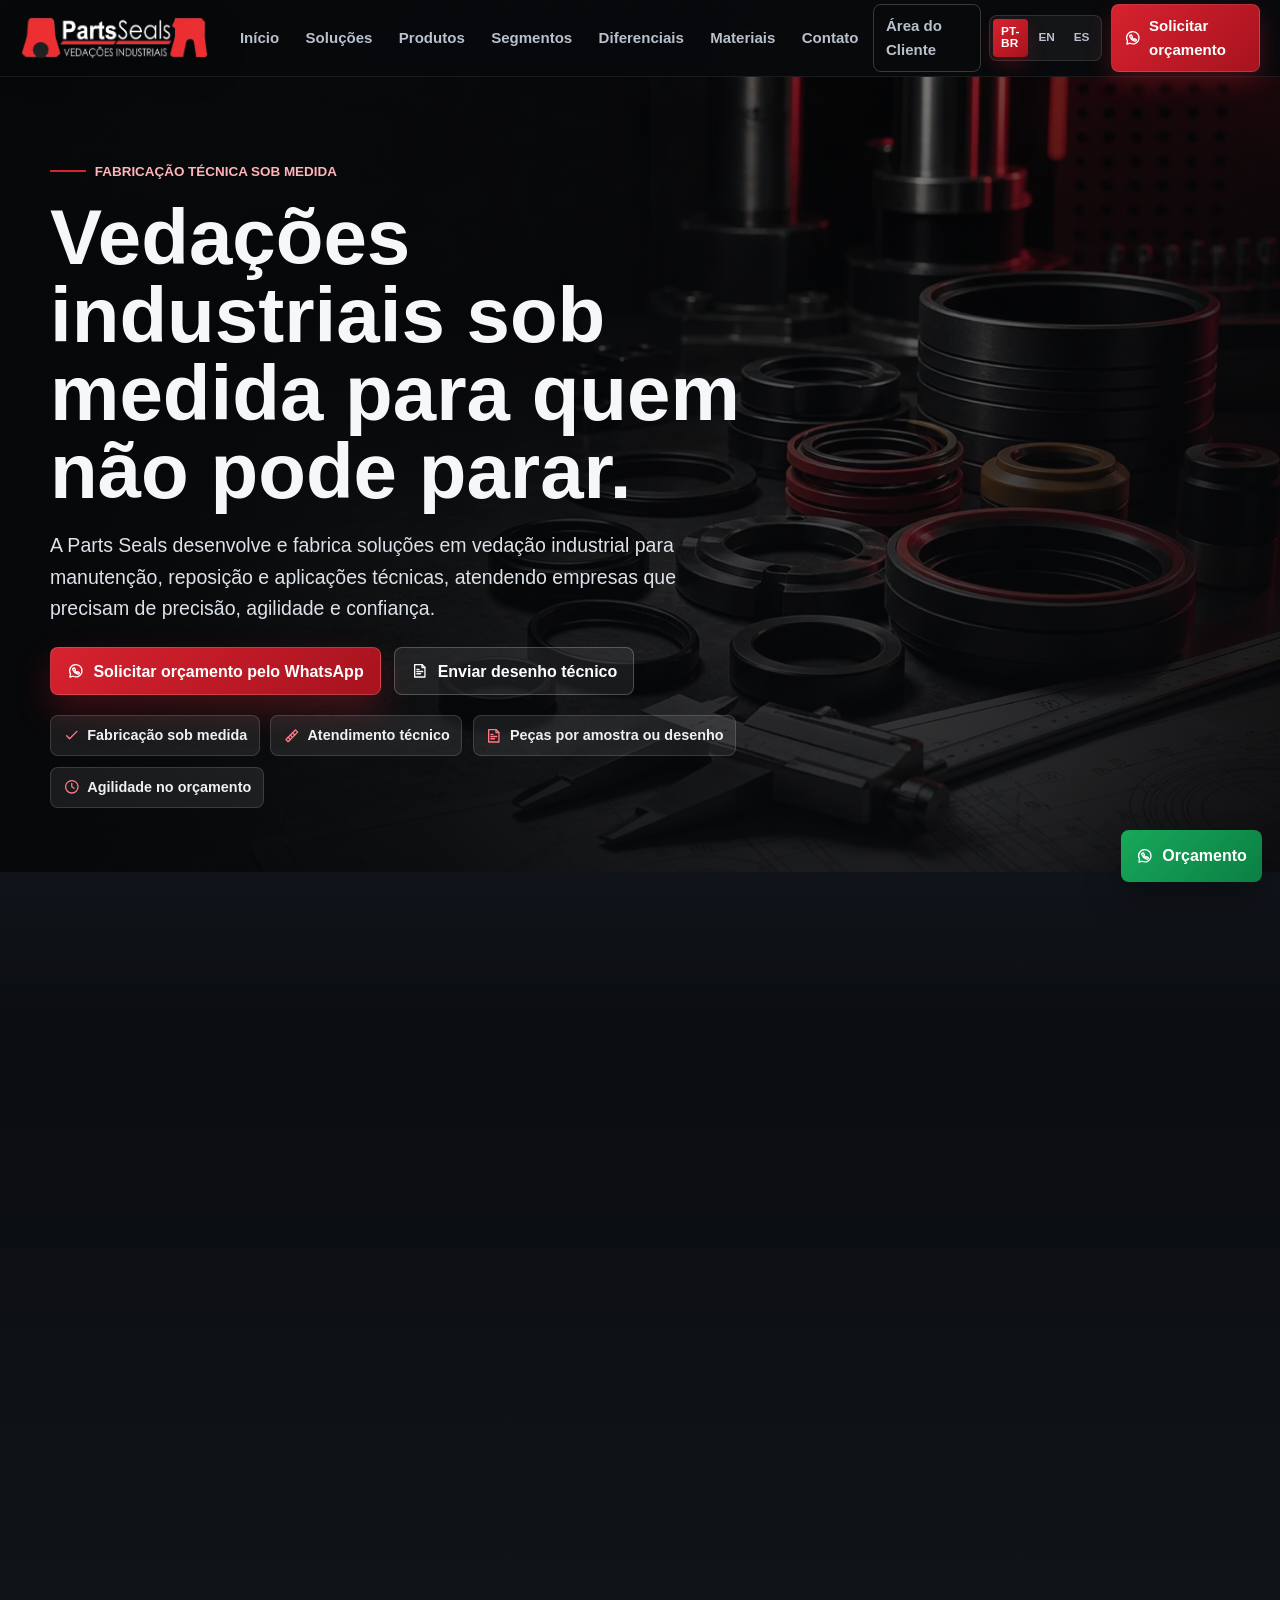
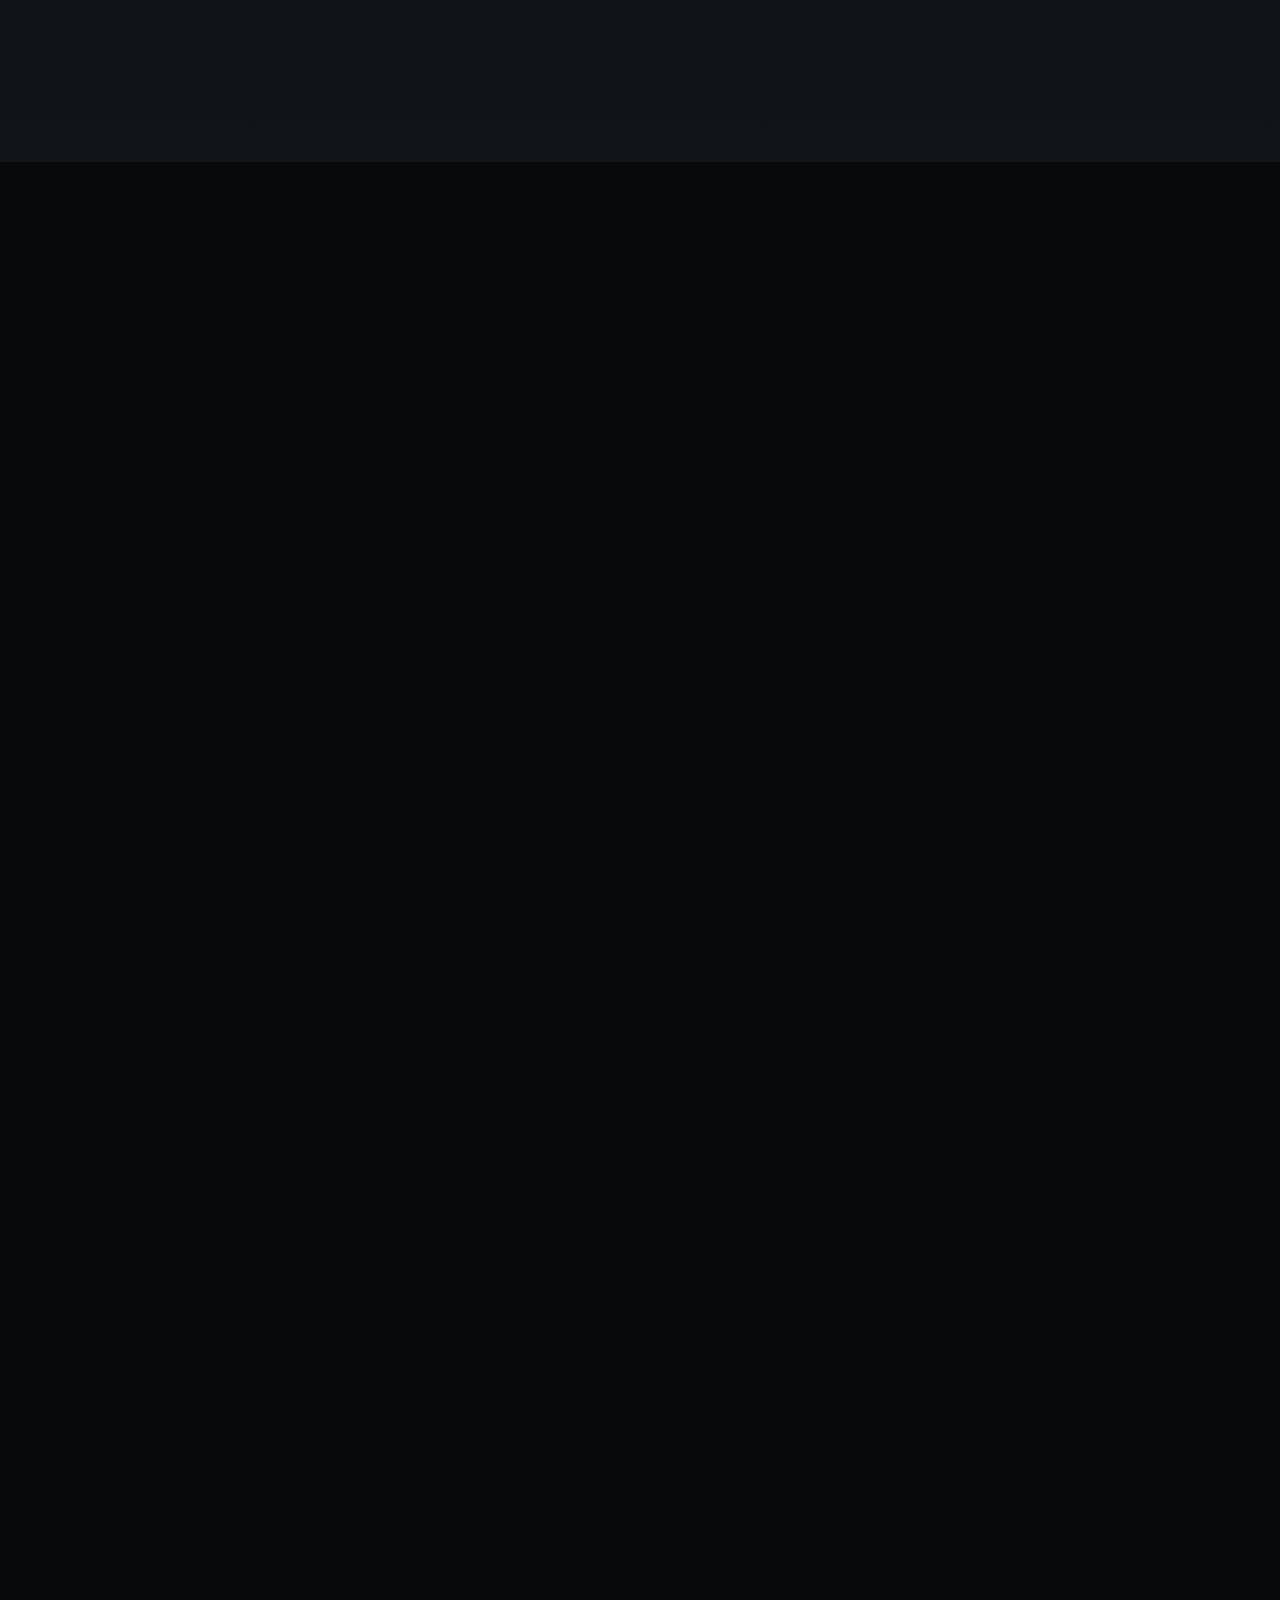
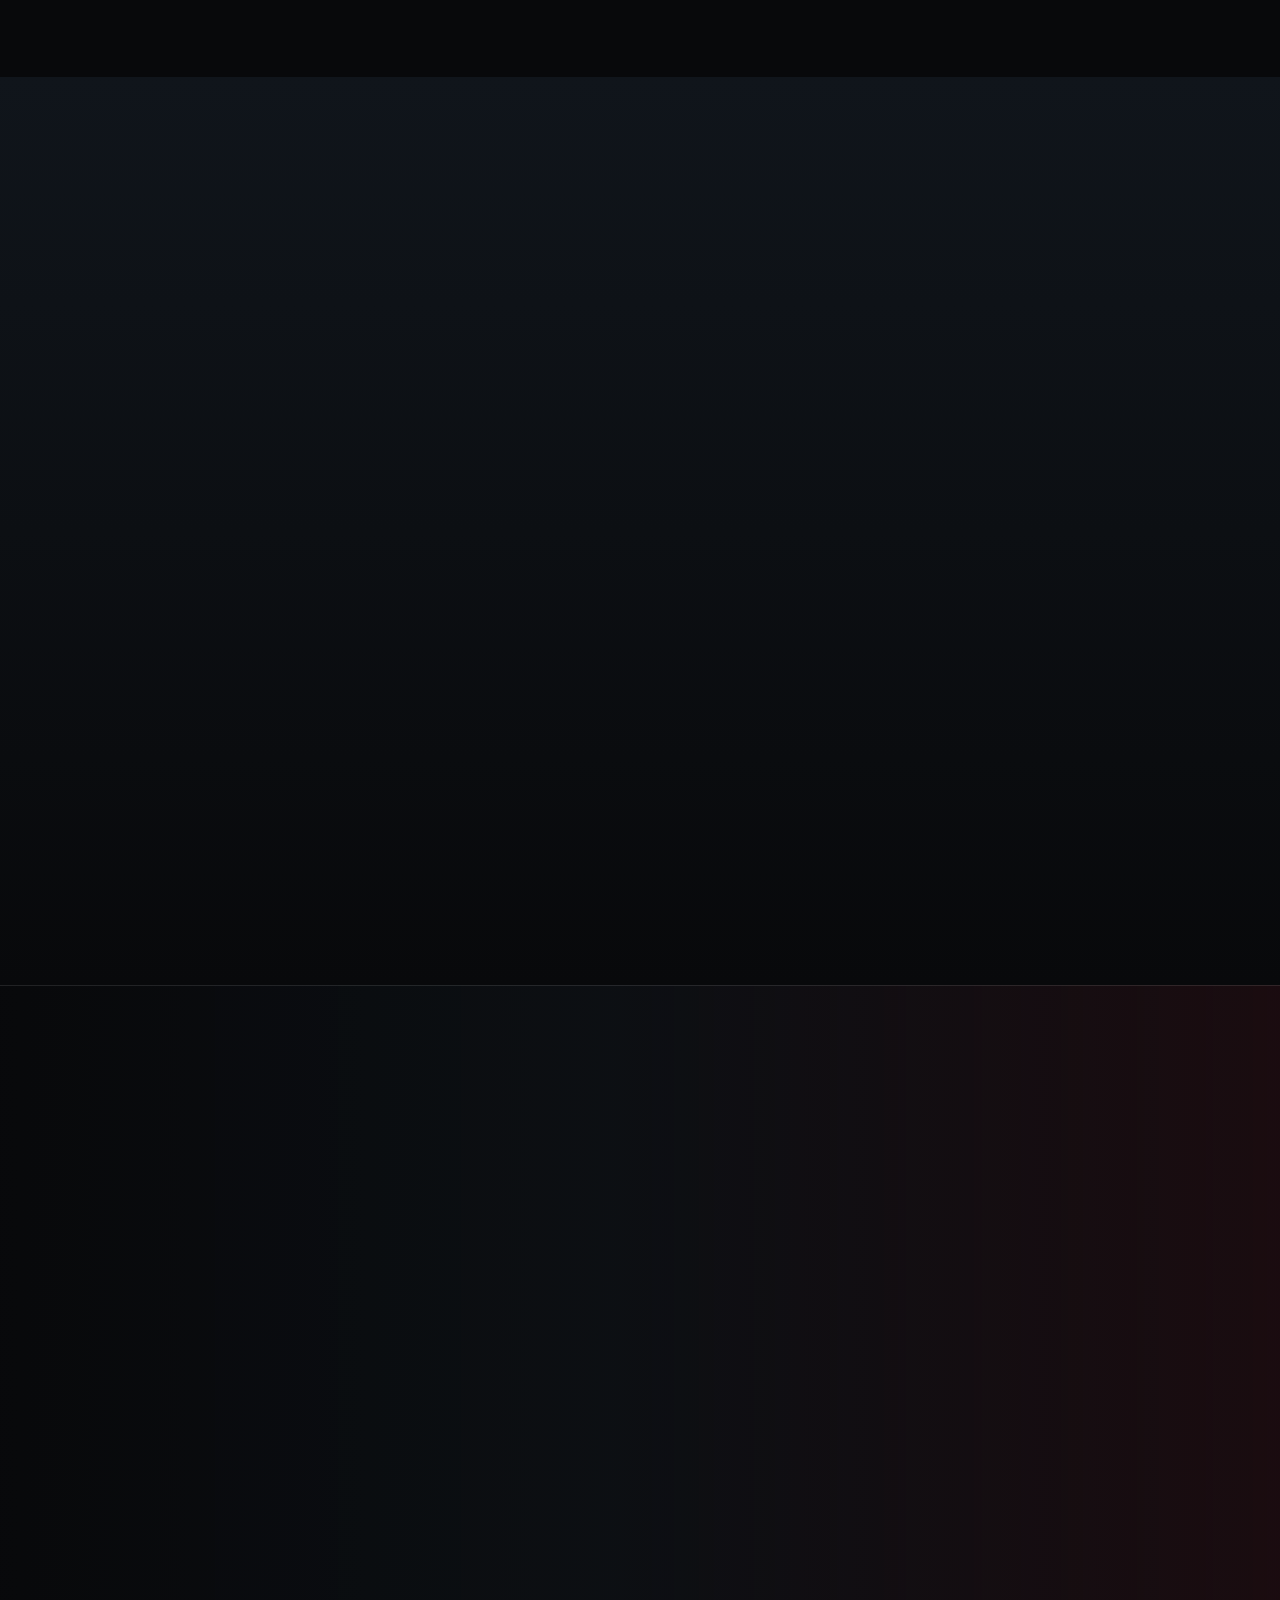
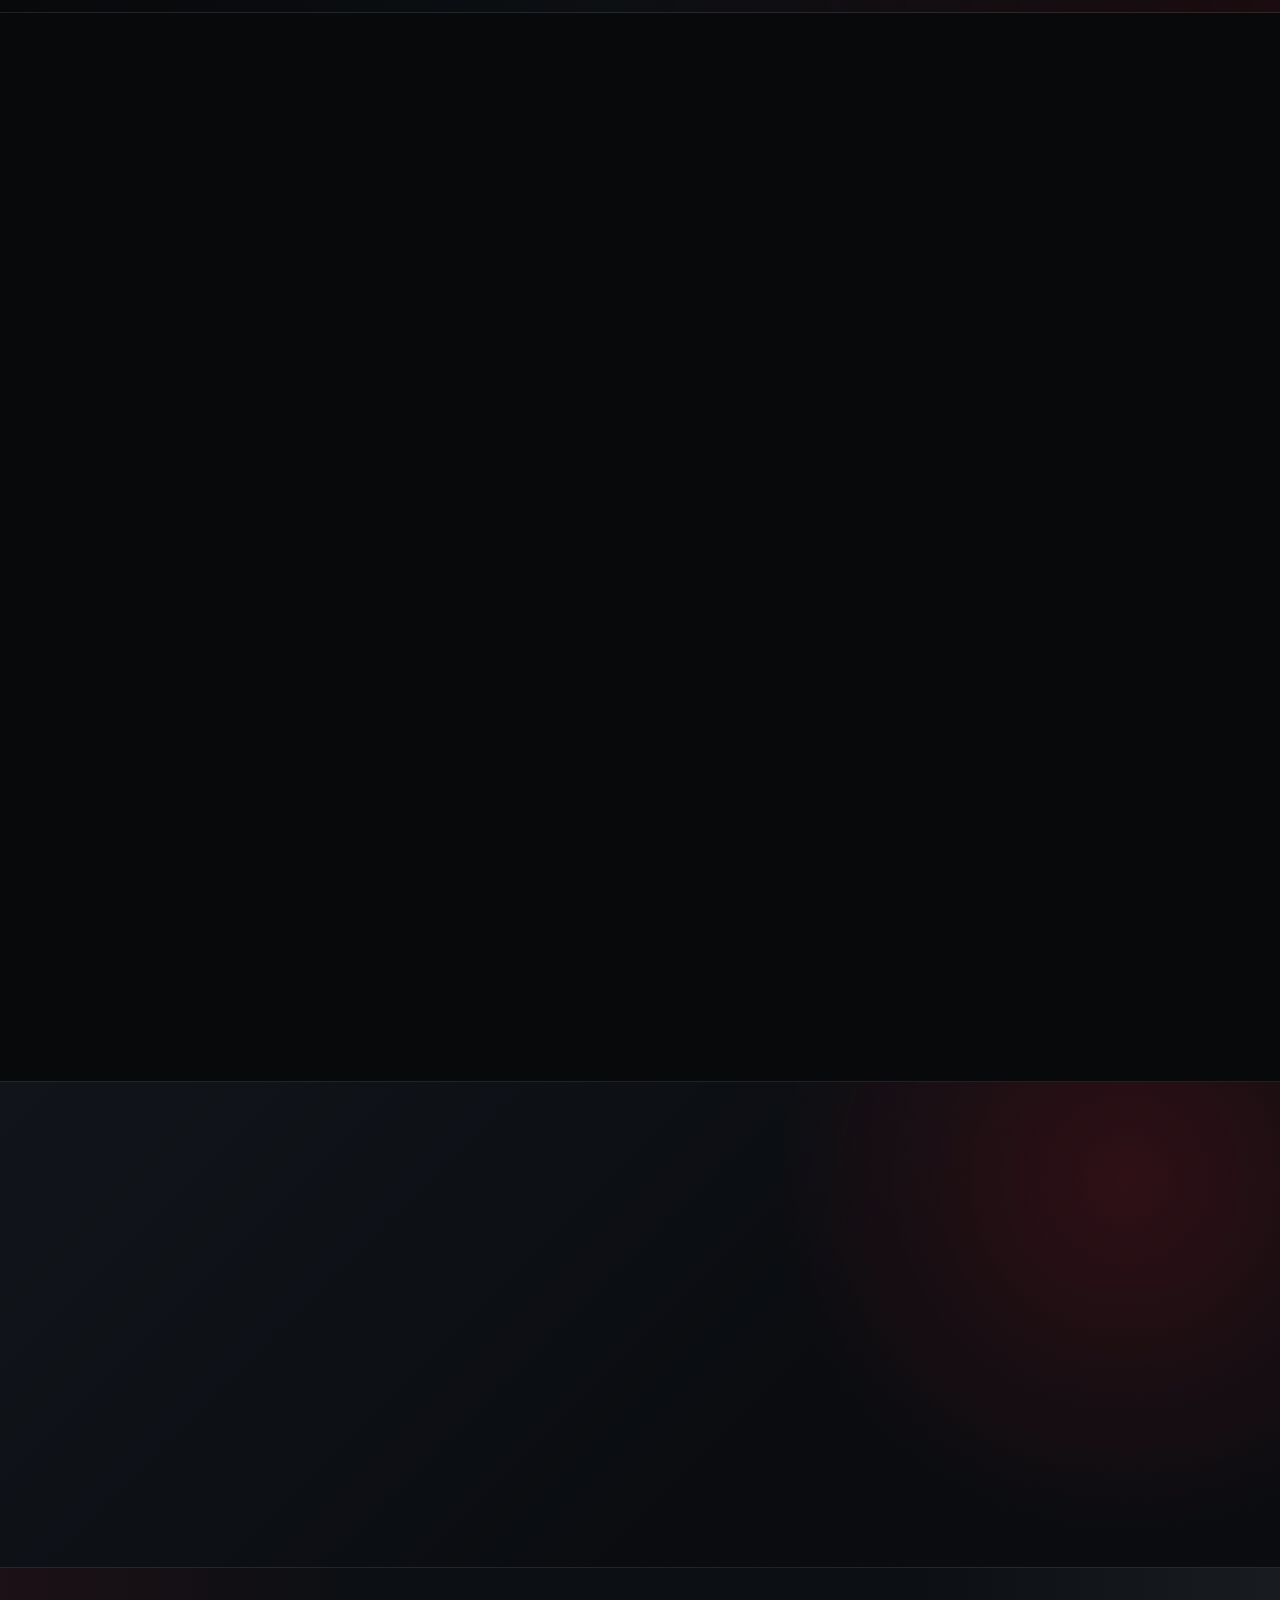
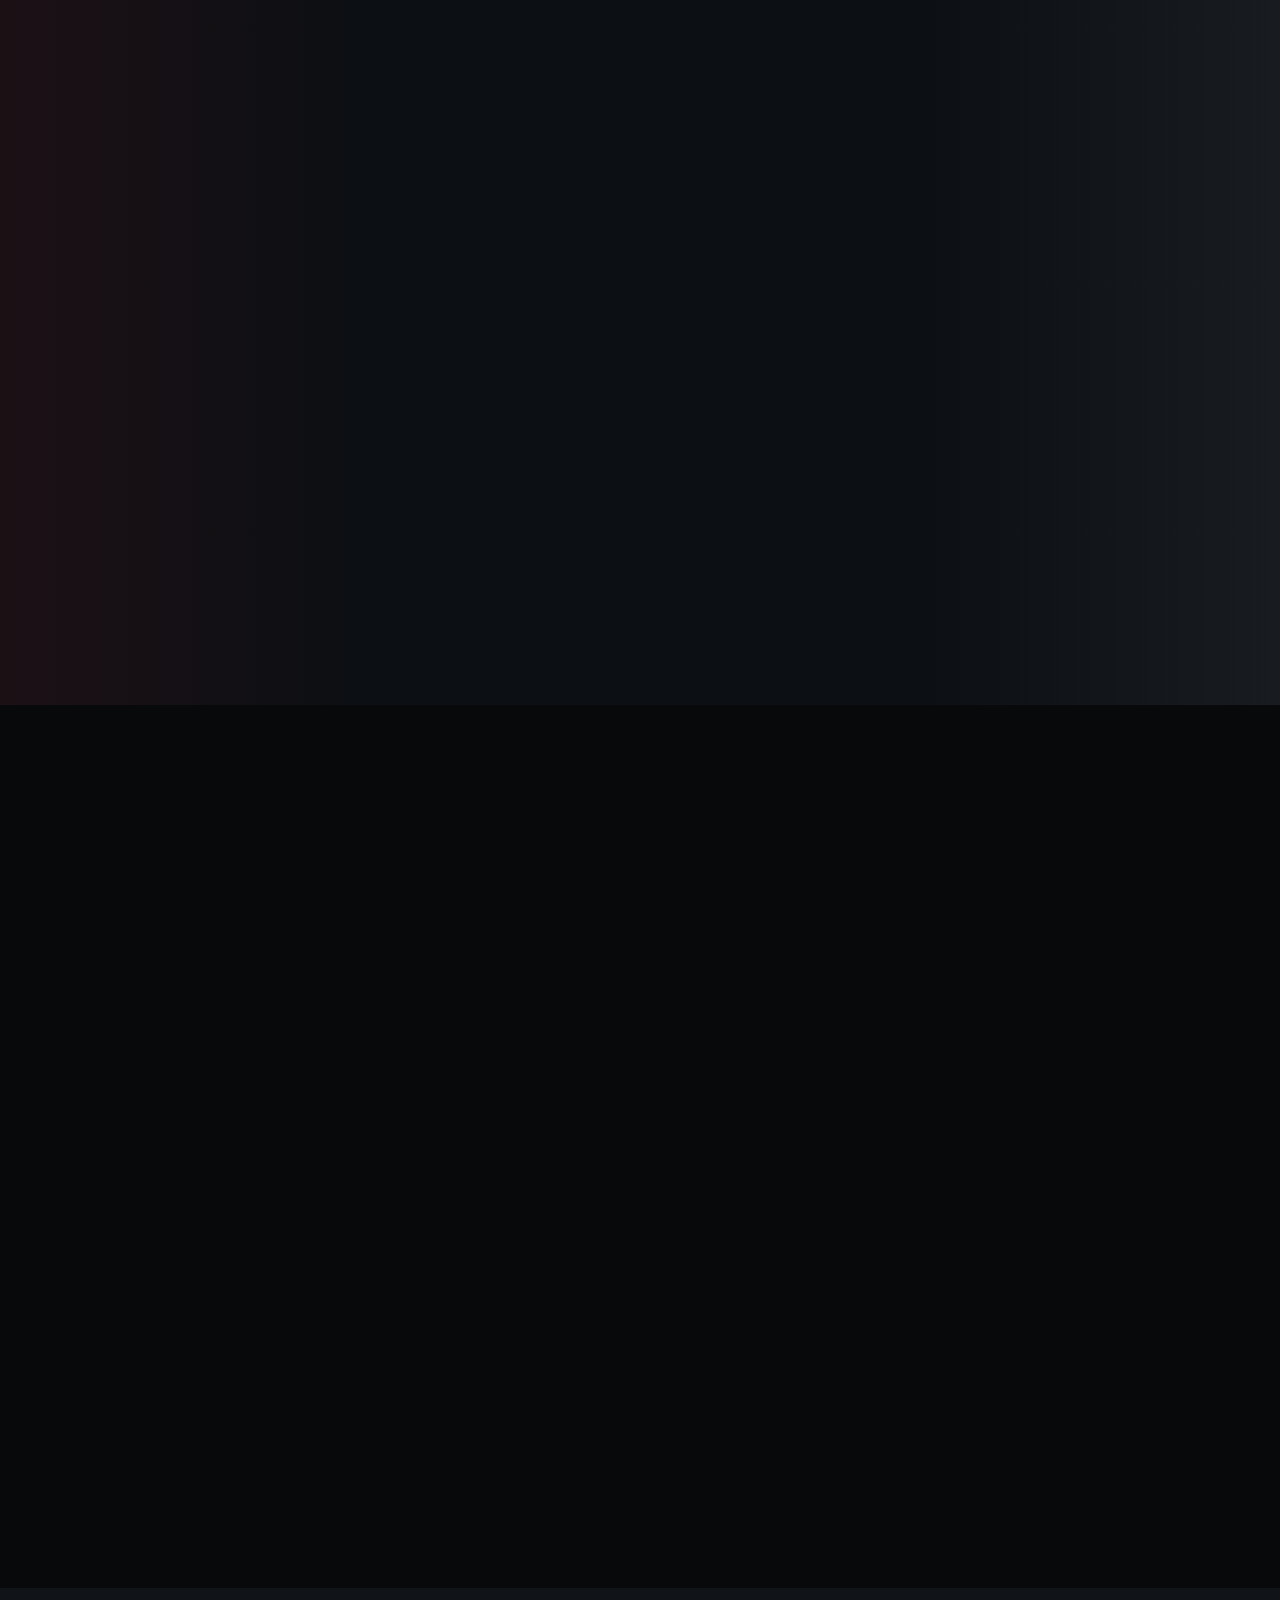
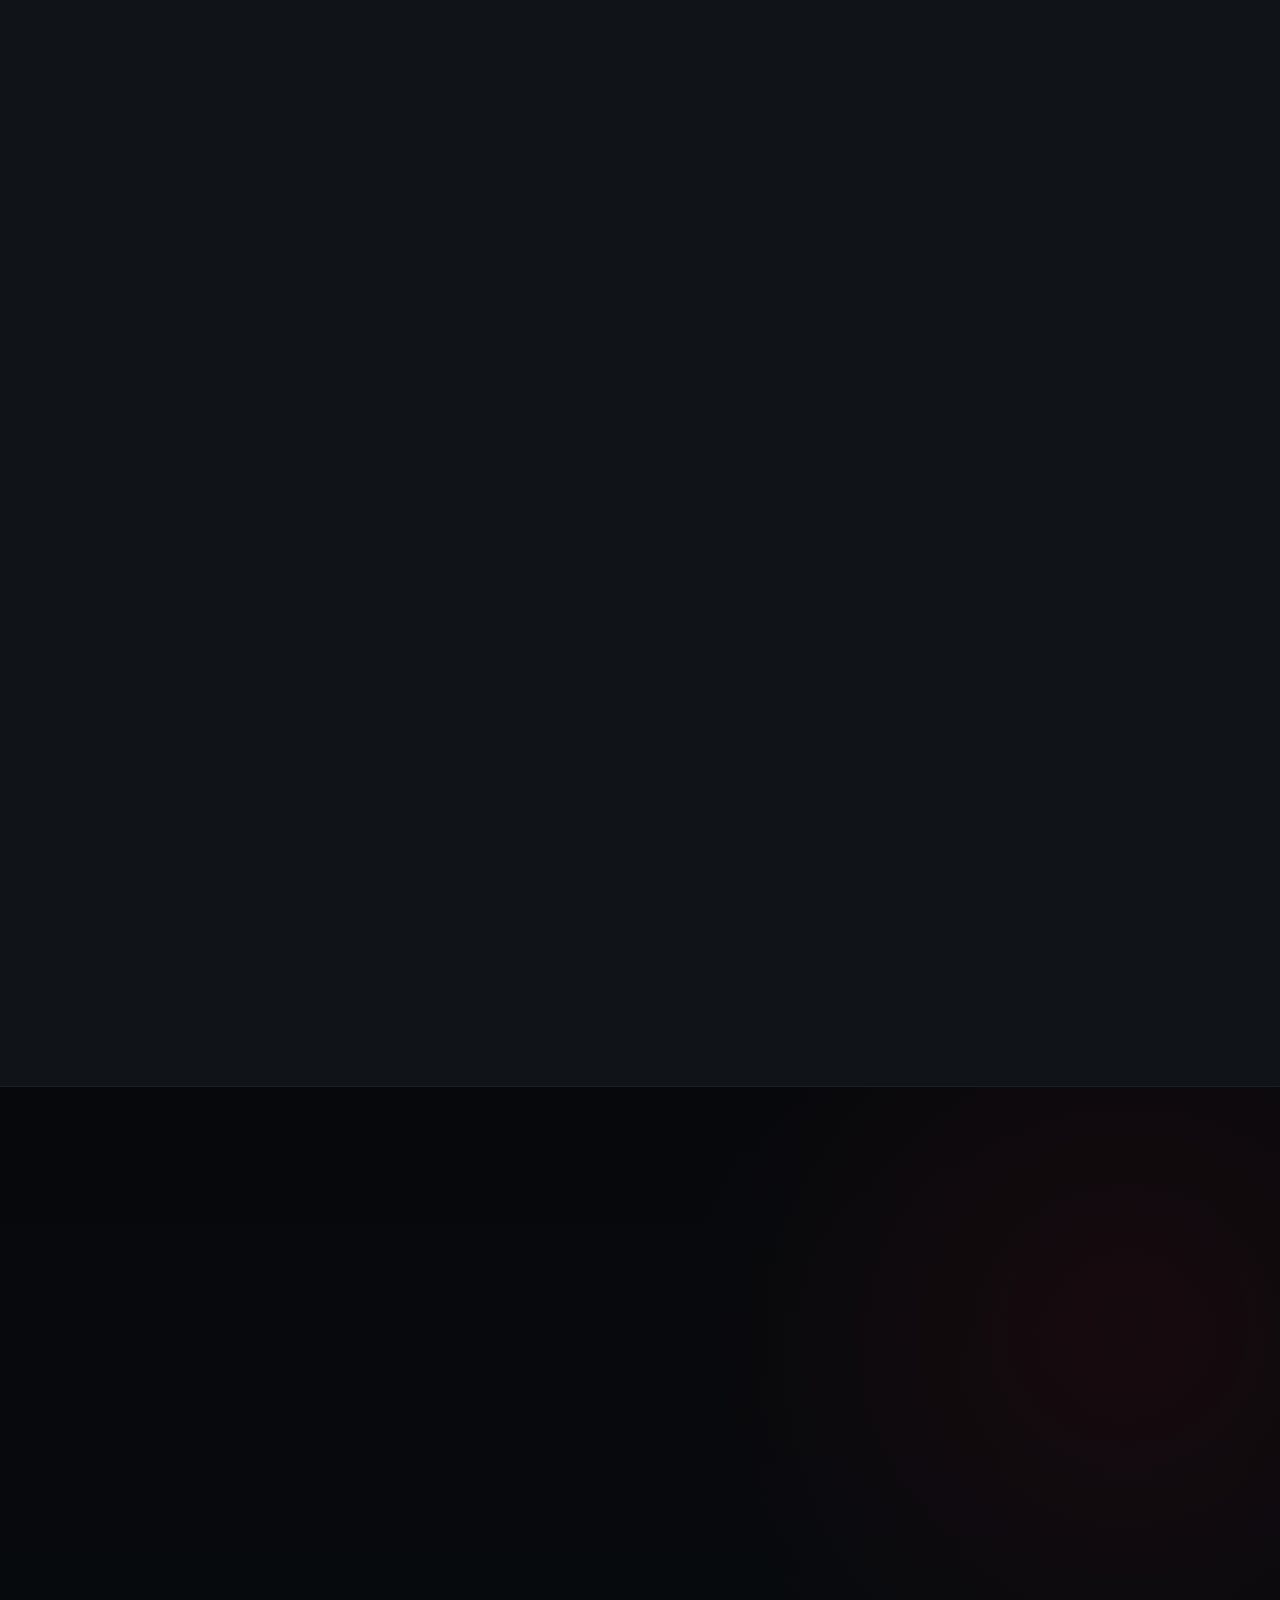
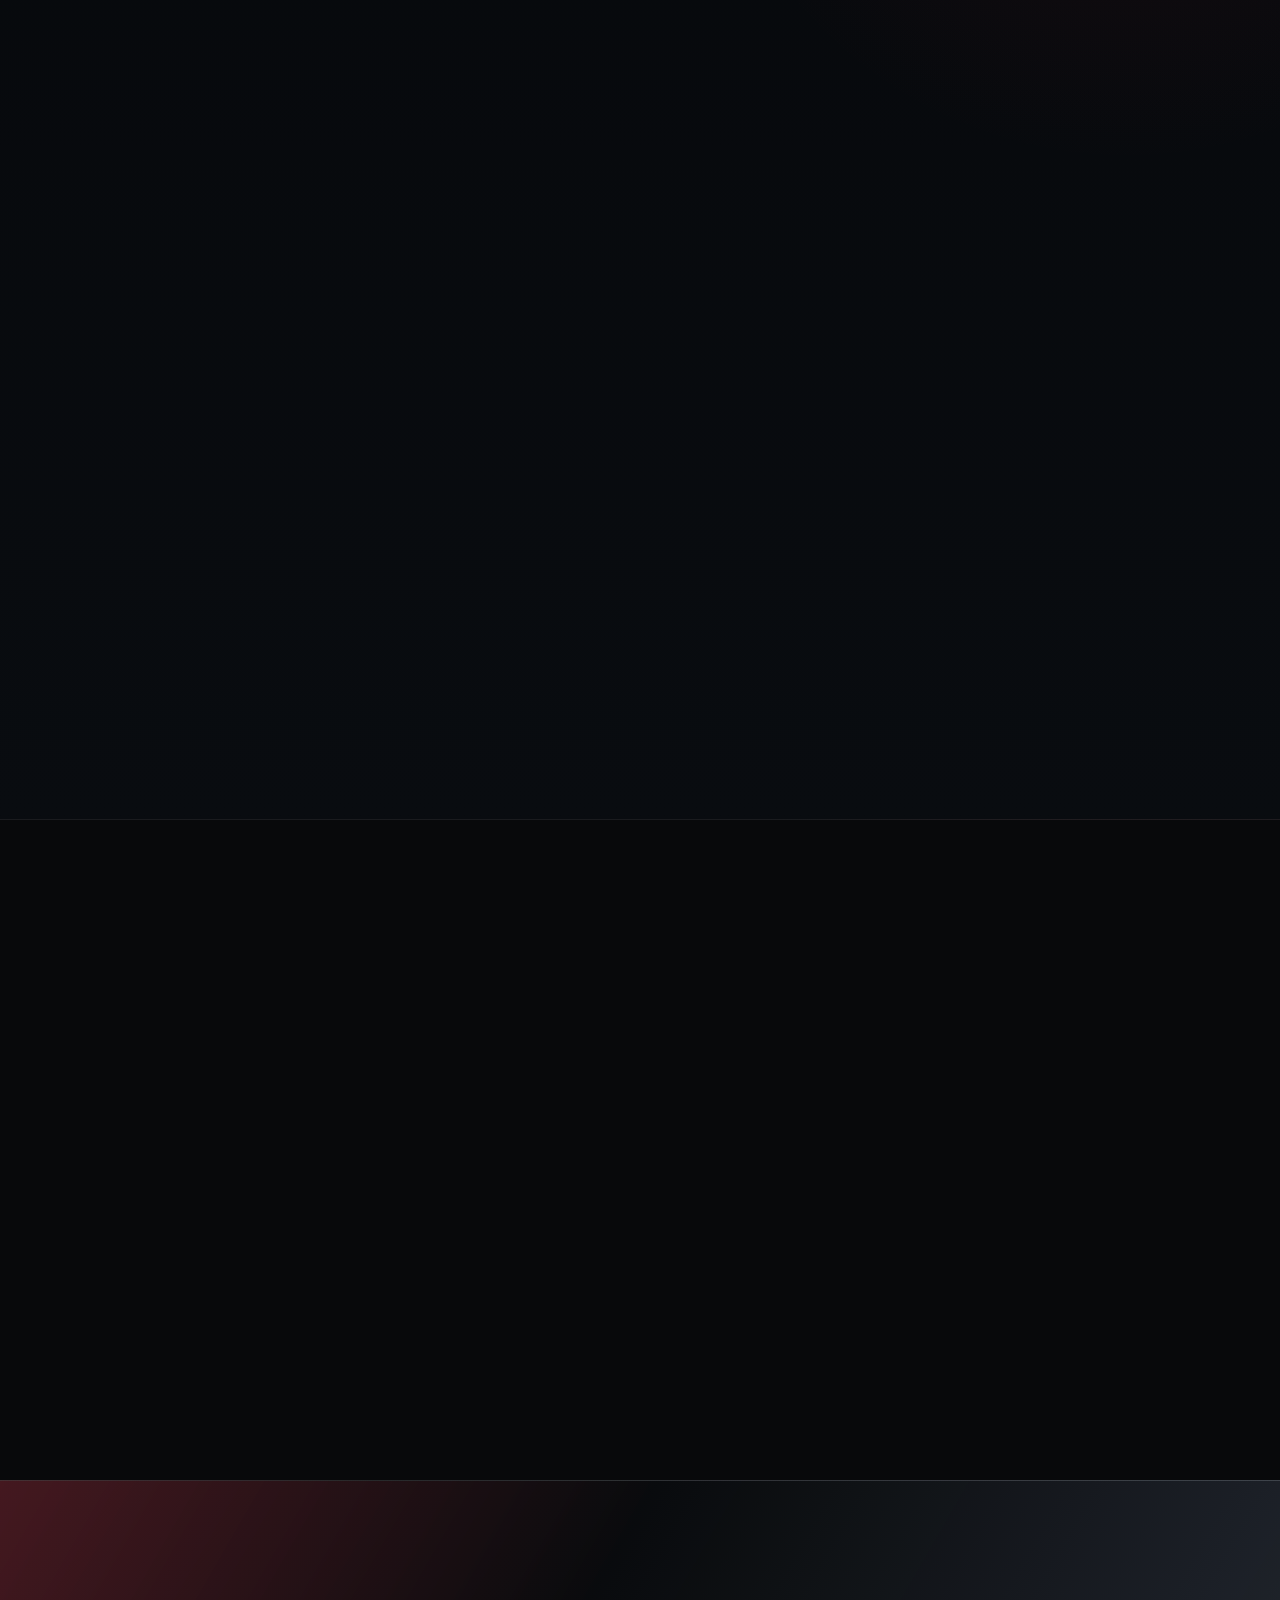
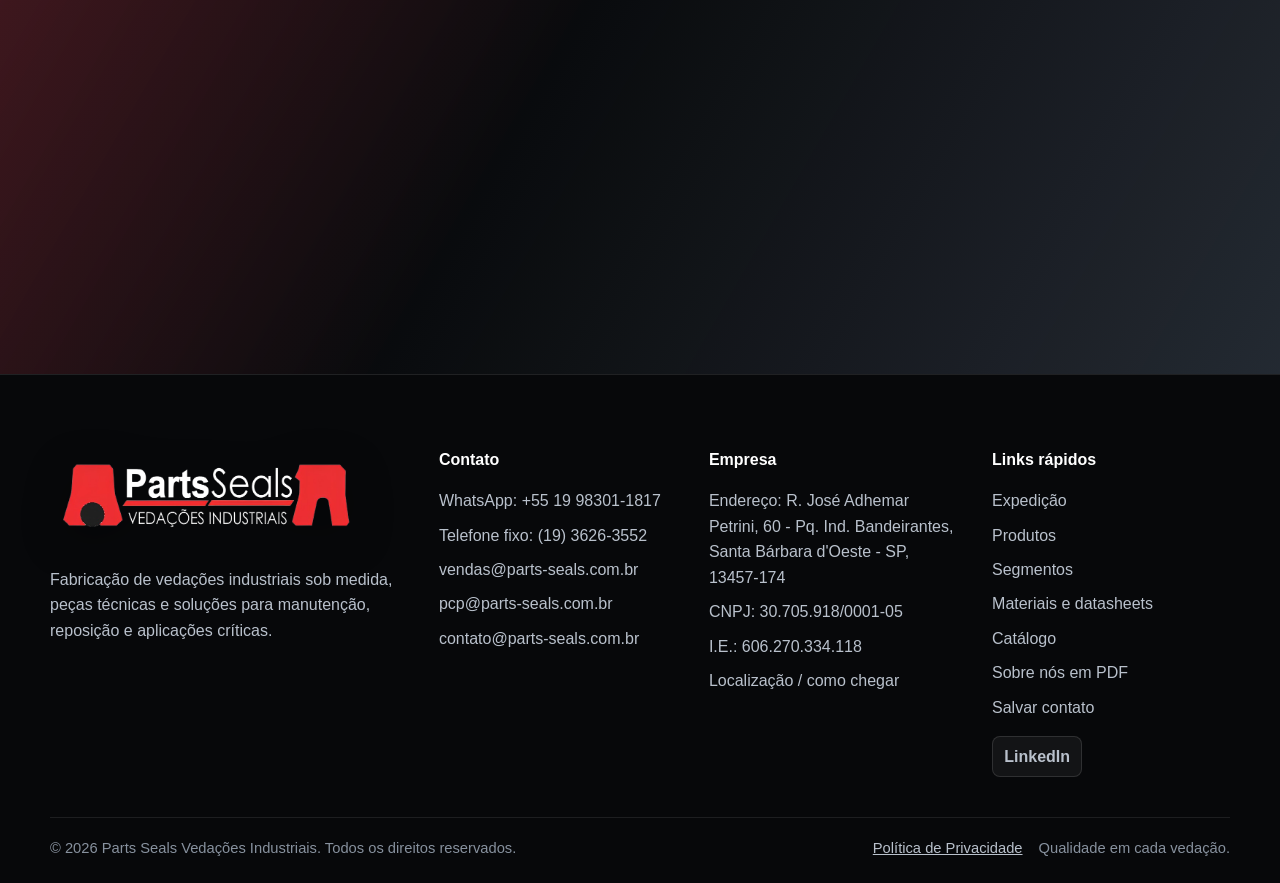
==== commit f11fd5eb: "Área do Cliente: cadastro, entrar, nova senha e Meus pedidos Co-Authored-By: Claude Opus 5.5 <norepl" ====
--- a/index.html
+++ b/index.html
@@ -209,6 +209,7 @@
         <a href="#diferenciais">Diferenciais</a>
         <a href="materiais.html">Materiais</a>
         <a href="#contato">Contato</a>
+        <a class="nav-cliente" href="cliente/entrar">Área do Cliente</a>
         <div class="language-switch" role="group" aria-label="Selecionar idioma">
           <a href="index.html" hreflang="pt-BR" lang="pt-BR" aria-current="page">PT-BR</a>
           <a href="en.html" hreflang="en" lang="en">EN</a>
--- a/css/style.css
+++ b/css/style.css
@@ -259,6 +259,16 @@
   background: linear-gradient(135deg, var(--red-hi), var(--red-2));
 }
 
+/* Entrada da Área do Cliente: contorno discreto, sem competir com o CTA. */
+.site-nav .nav-cliente {
+  border: 1px solid var(--line-strong);
+}
+
+.site-nav .nav-cliente:hover,
+.site-nav .nav-cliente:focus-visible {
+  border-color: var(--accent-light);
+}
+
 .site-nav svg,
 .btn svg,
 .floating-whatsapp svg,
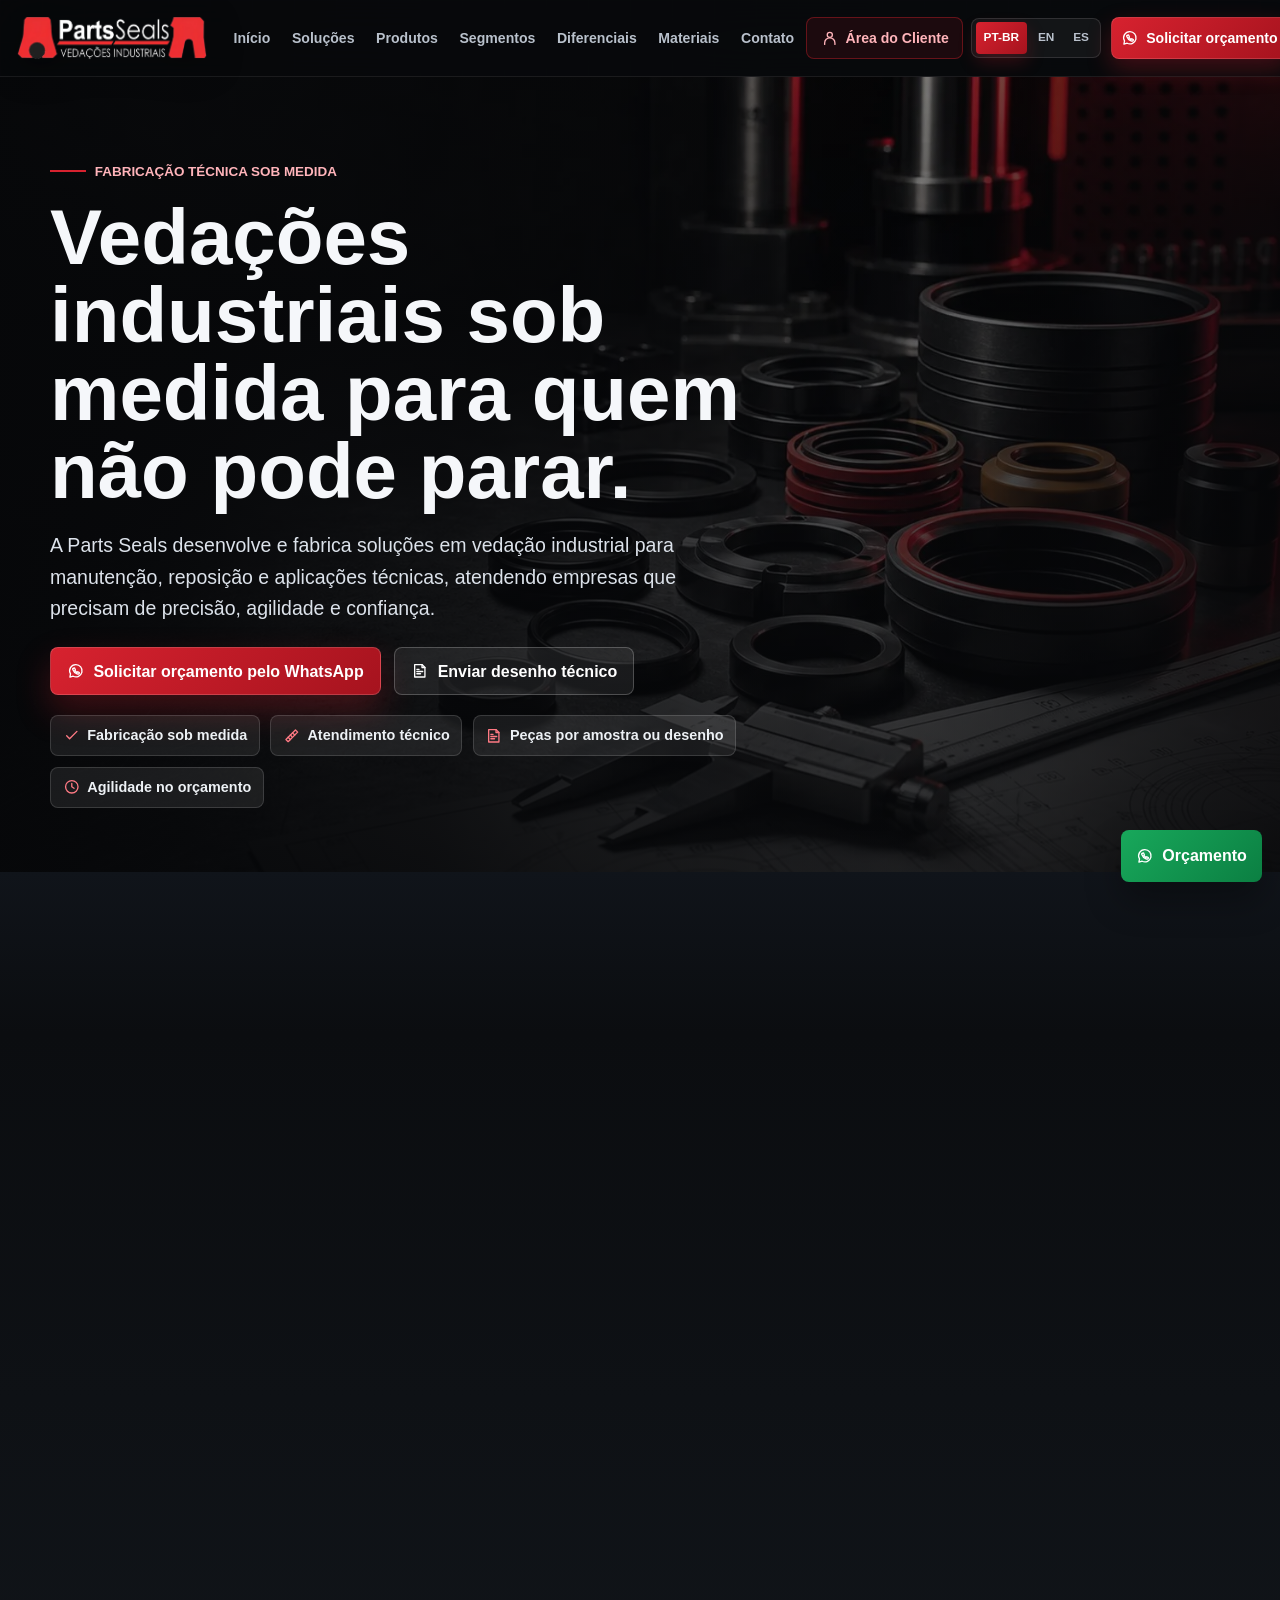
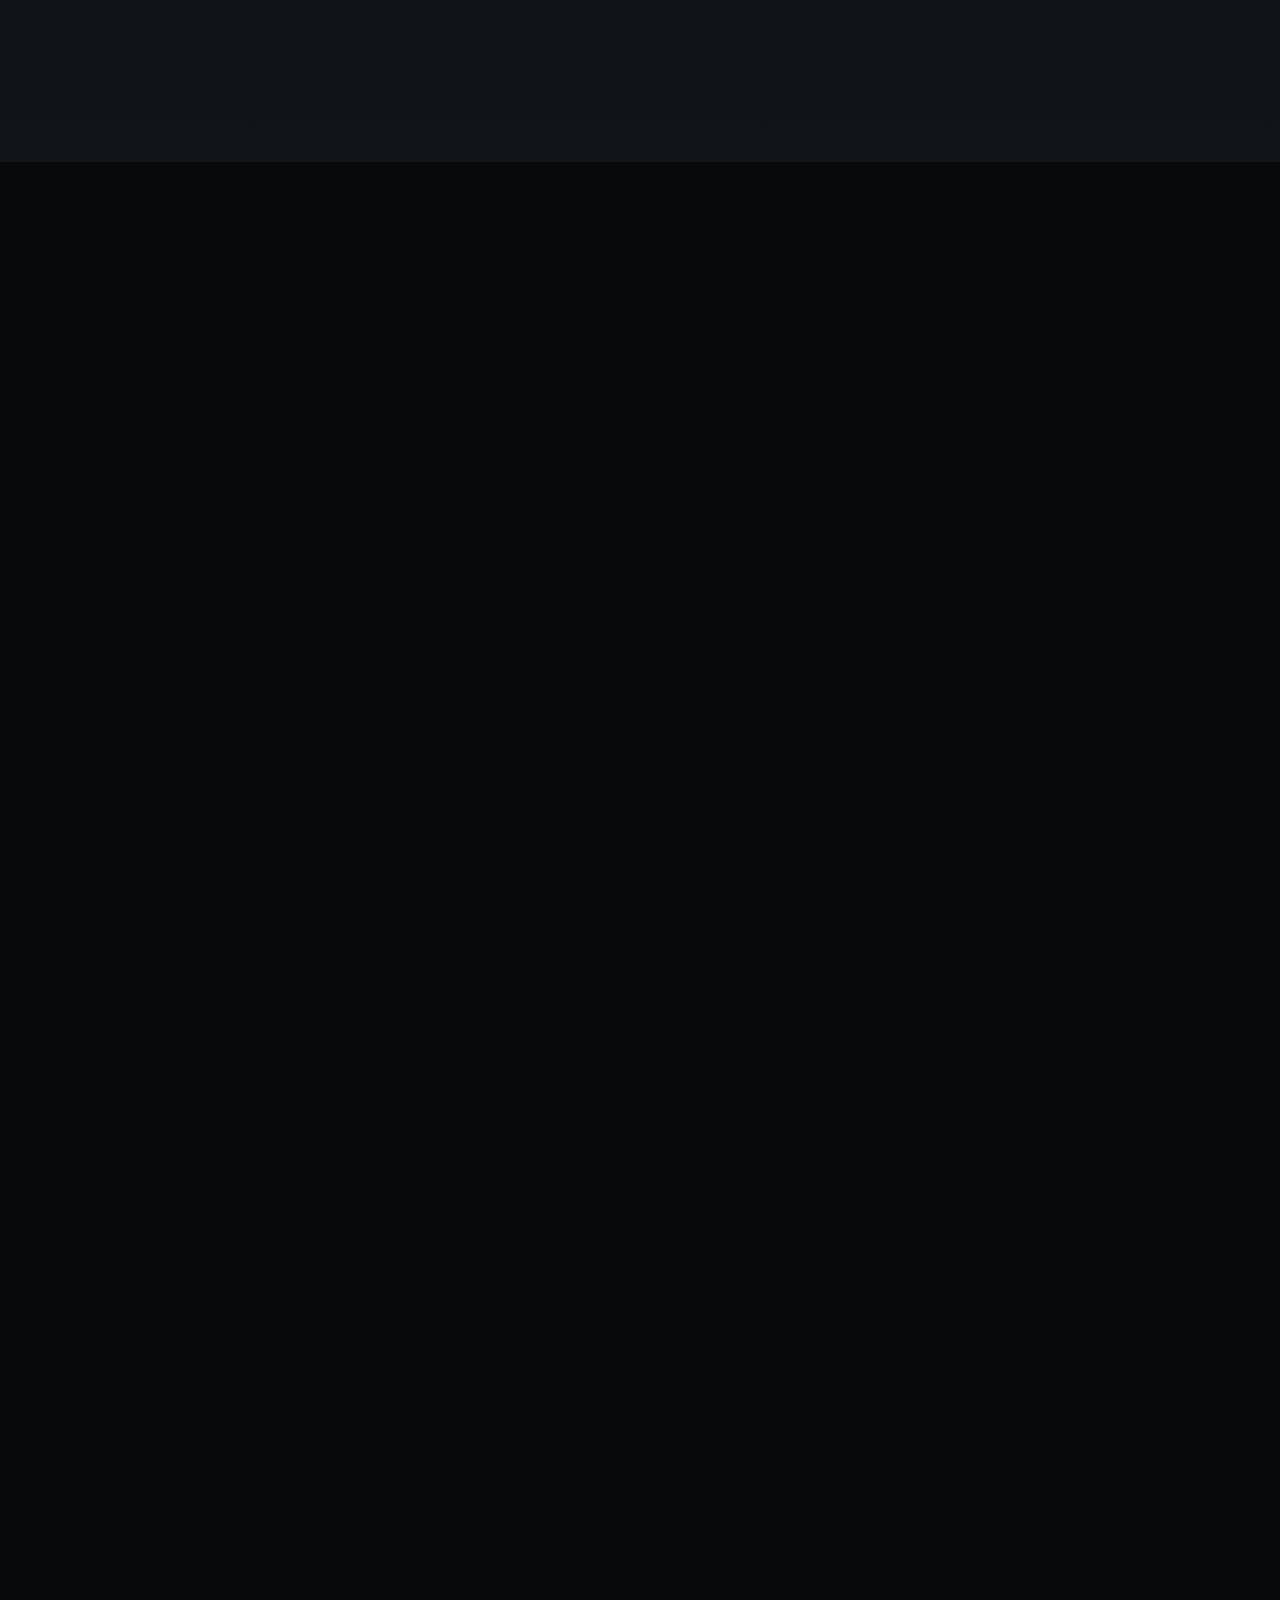
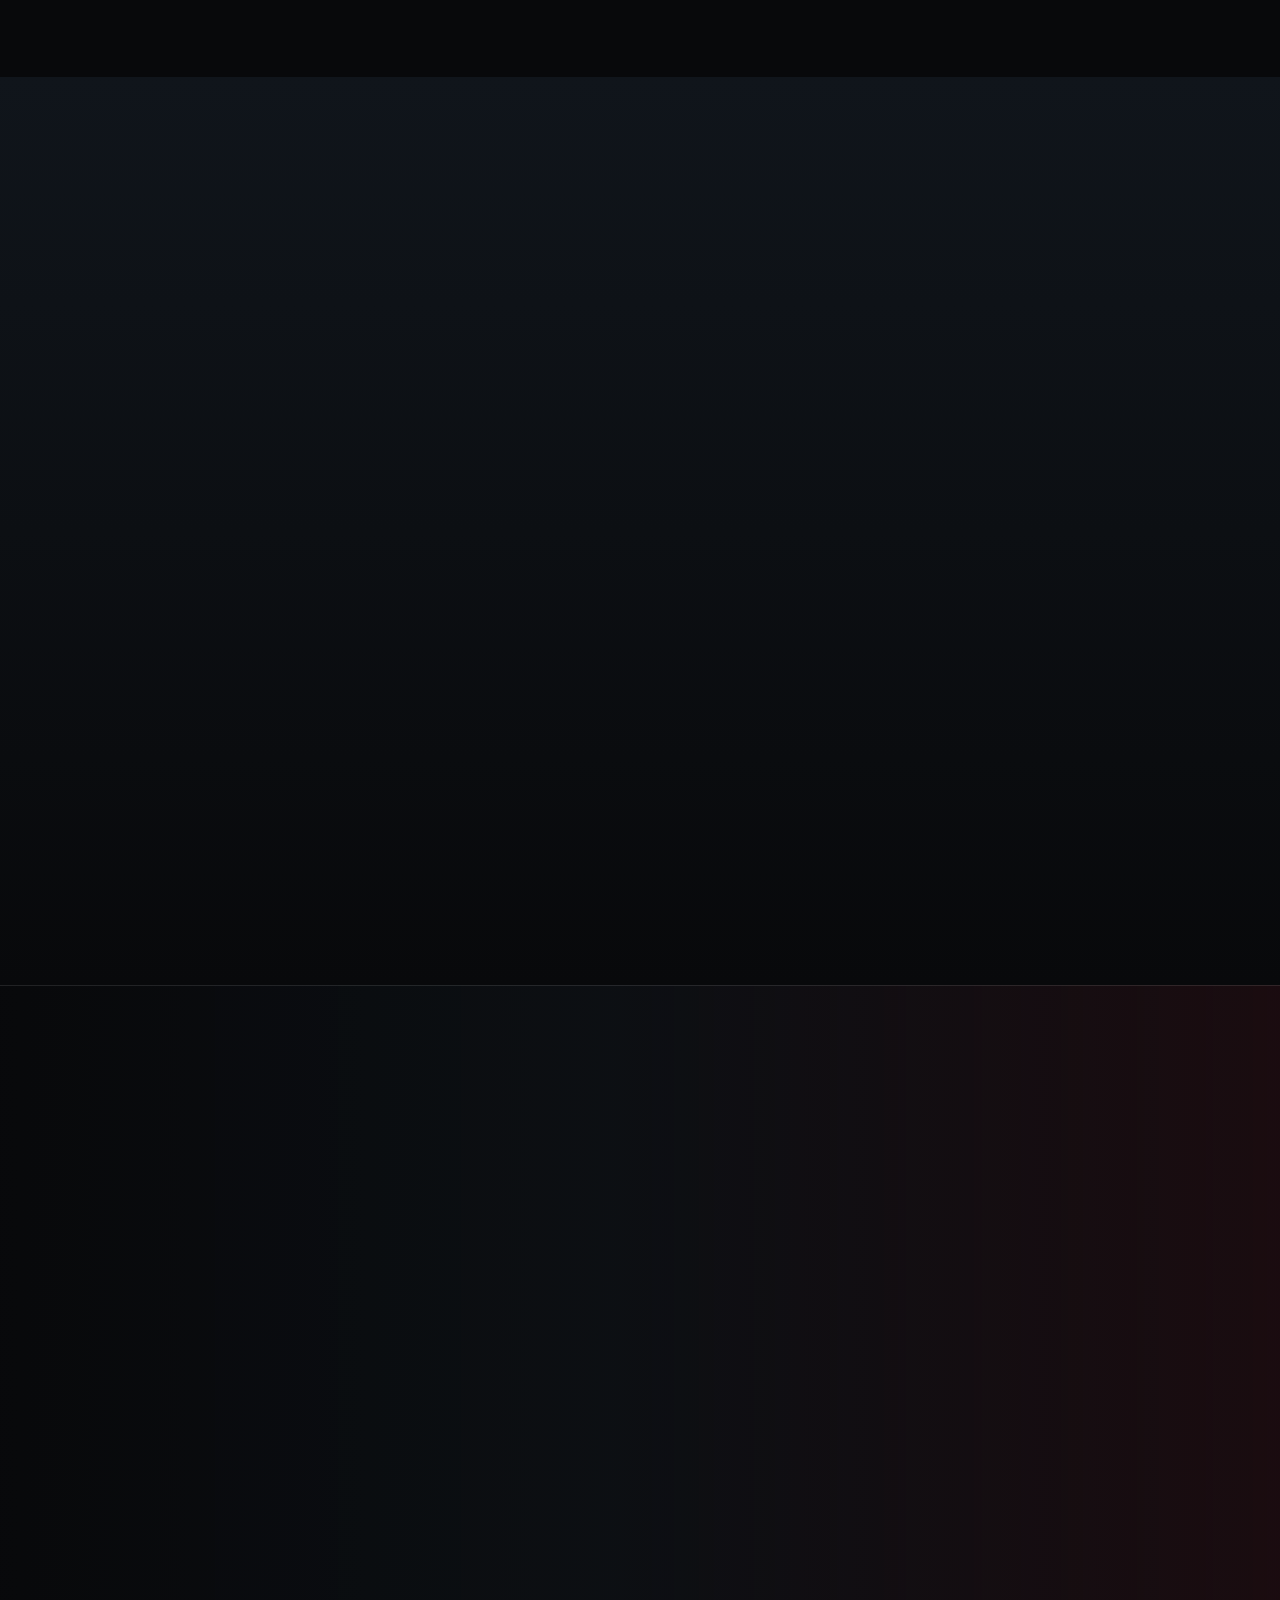
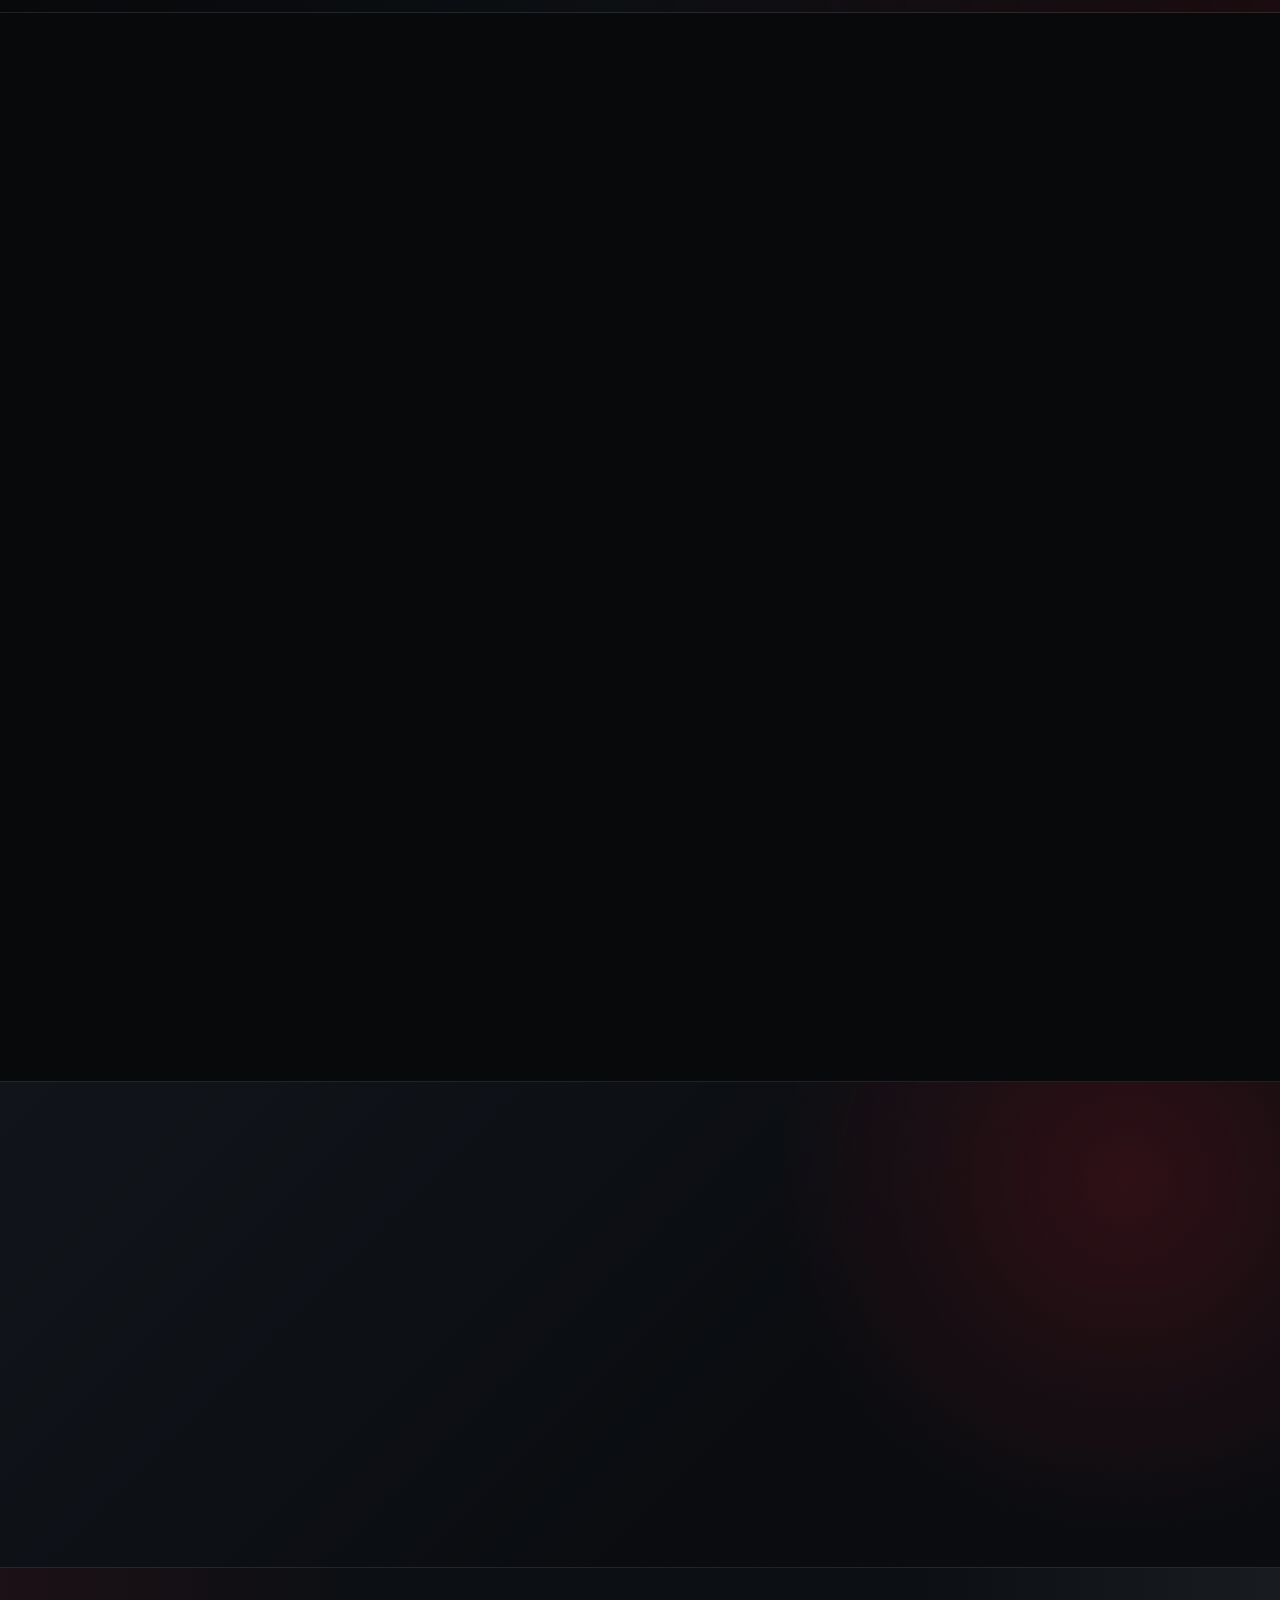
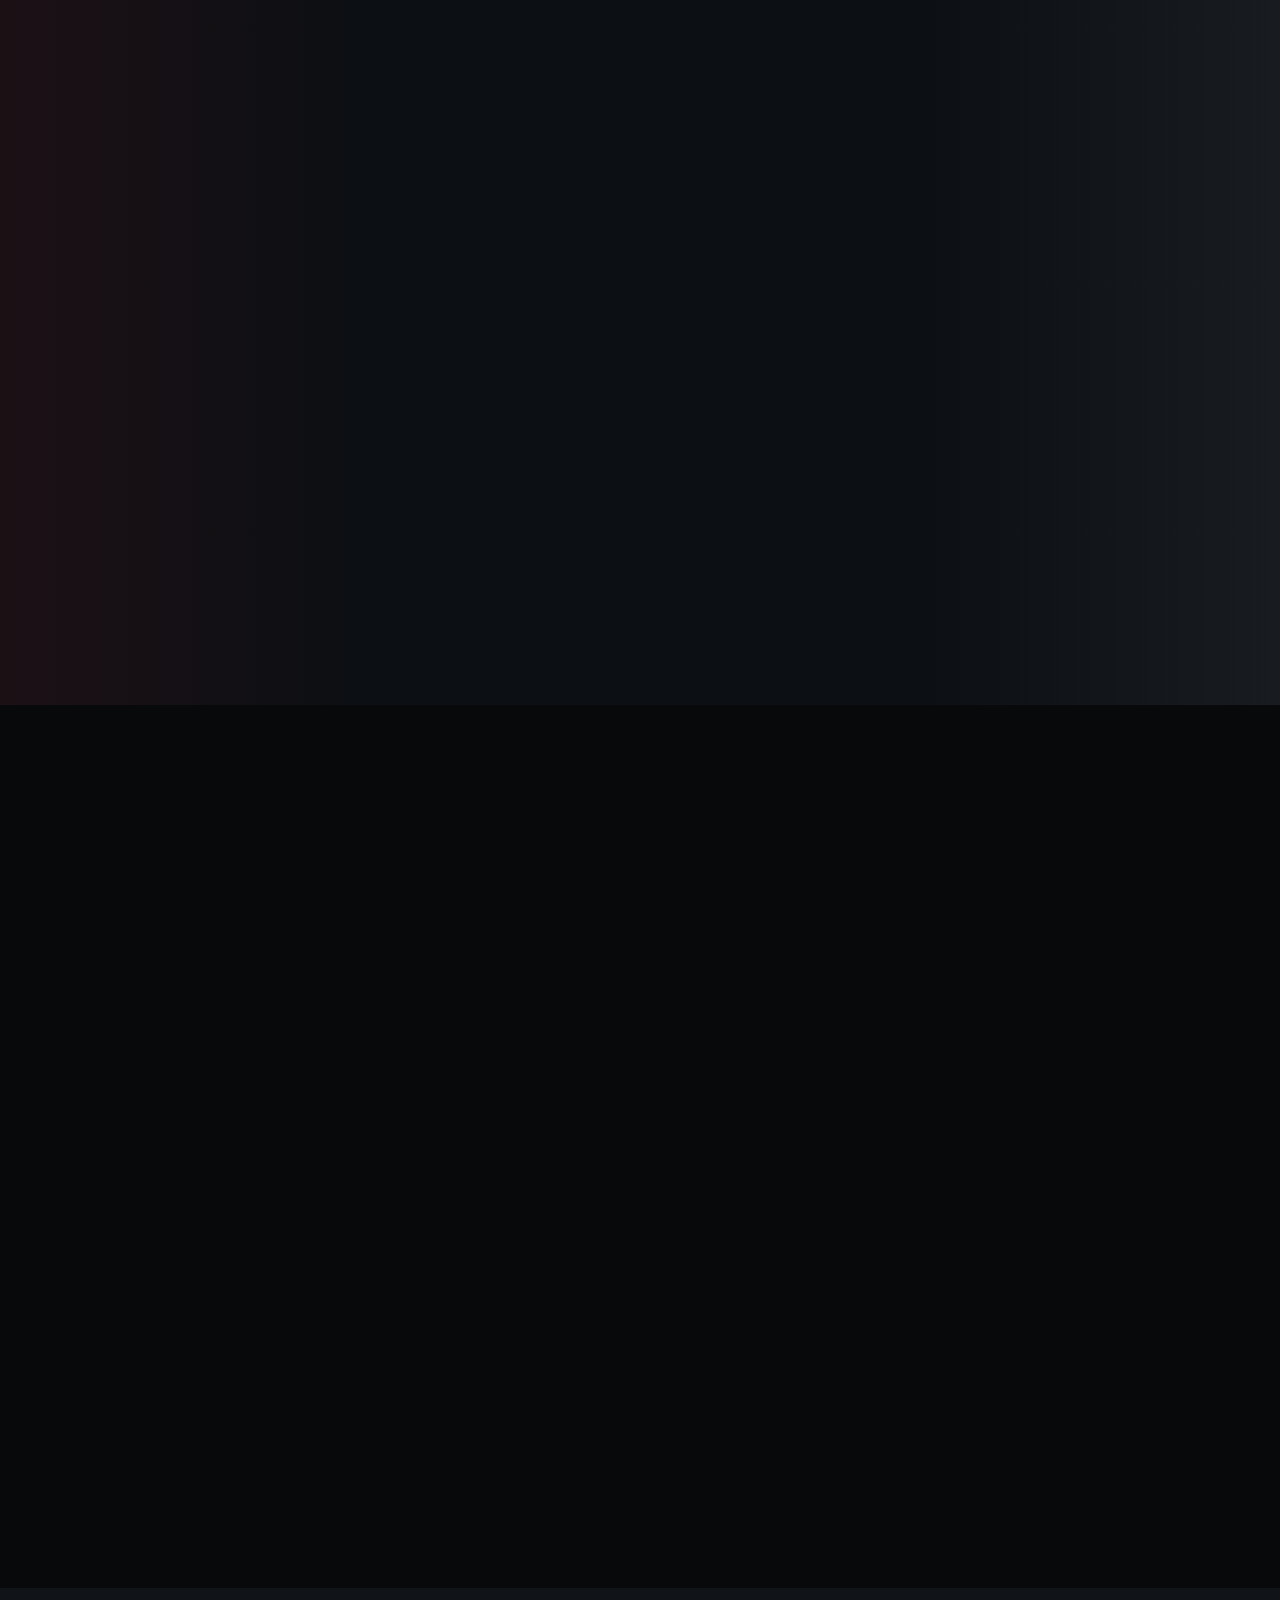
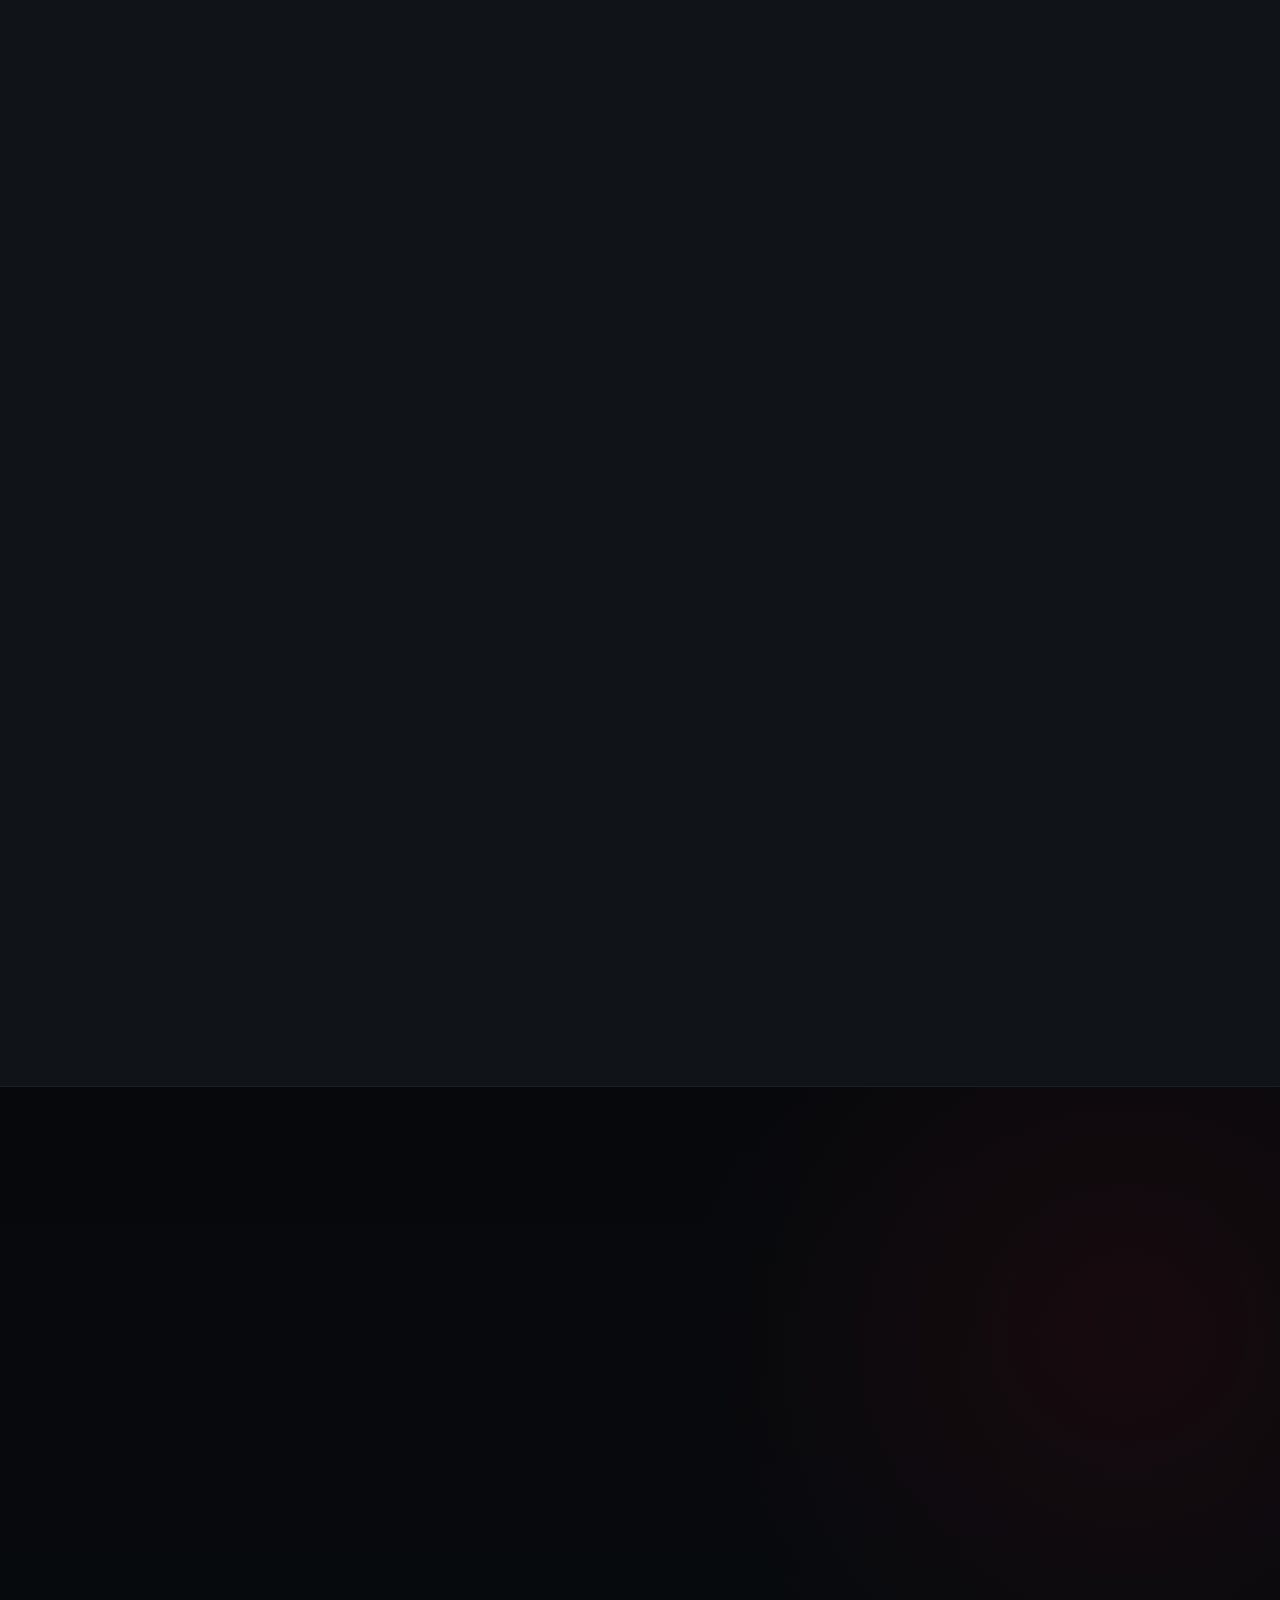
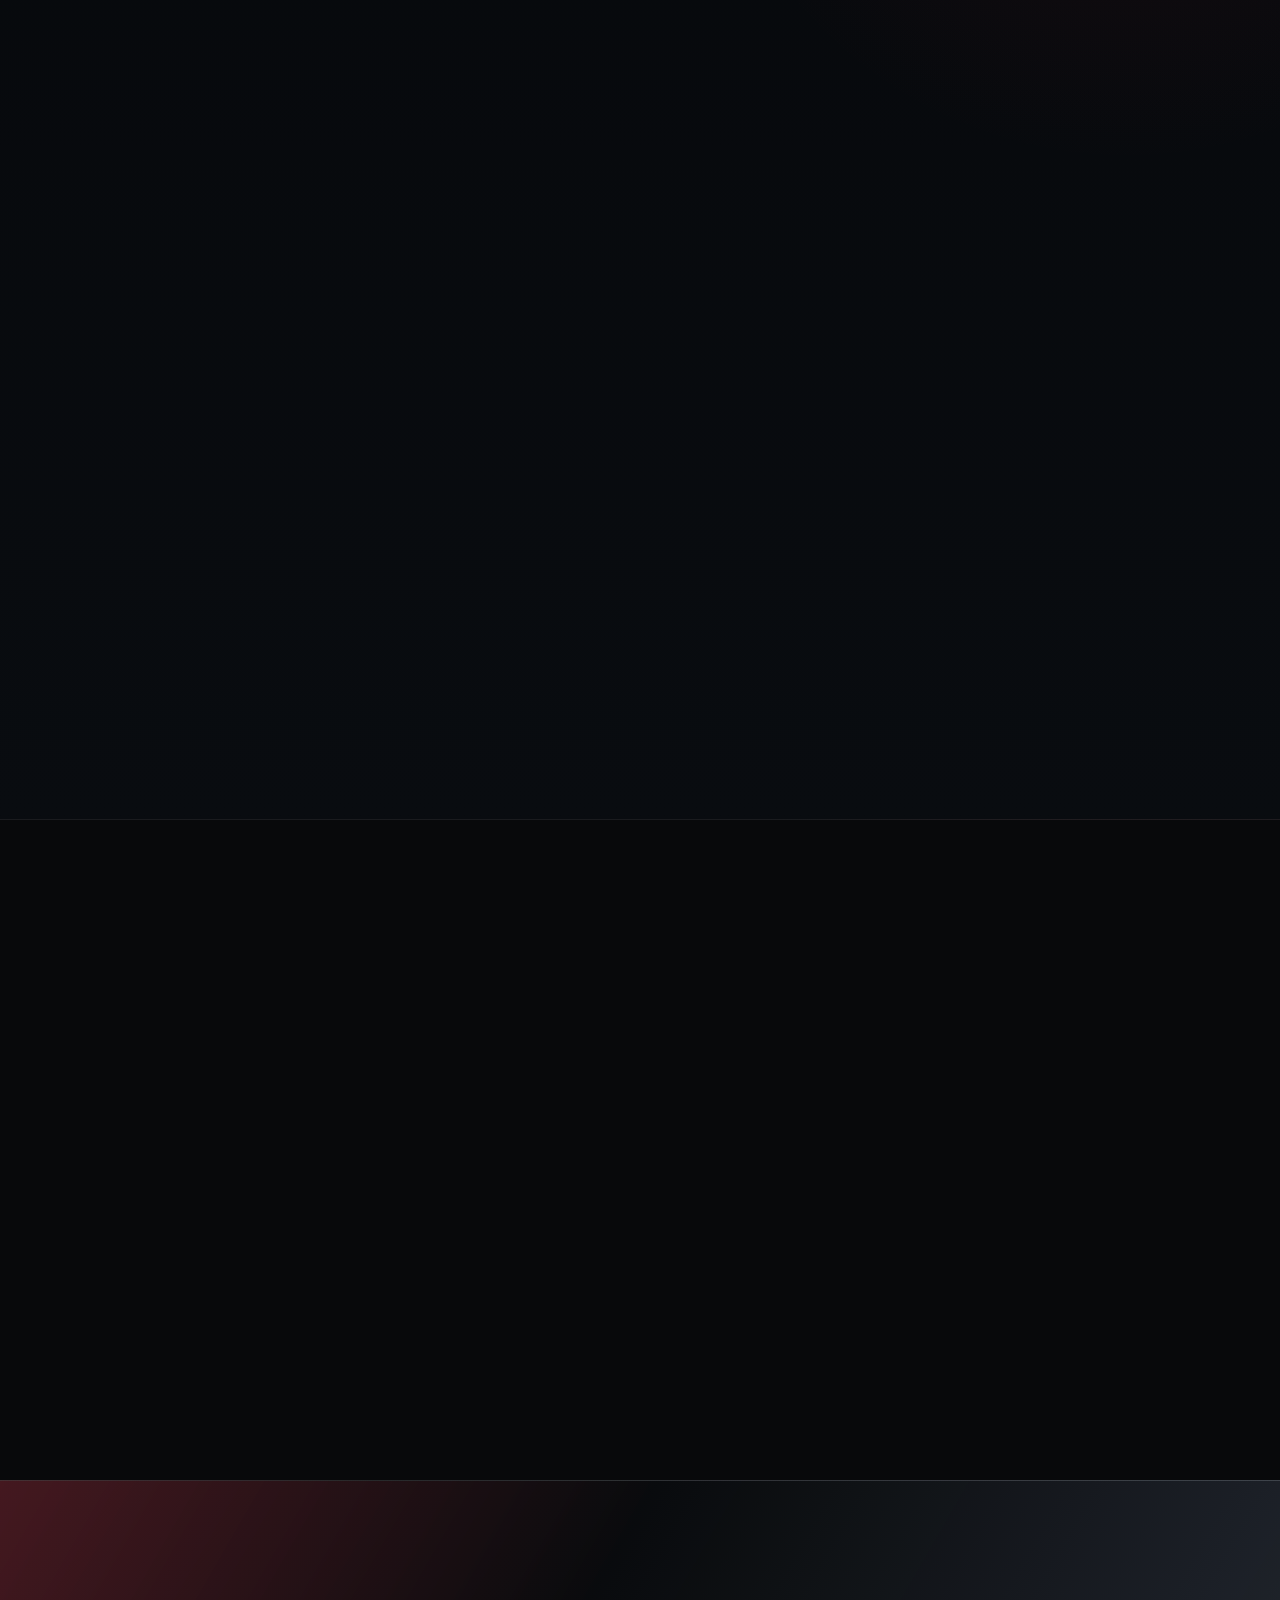
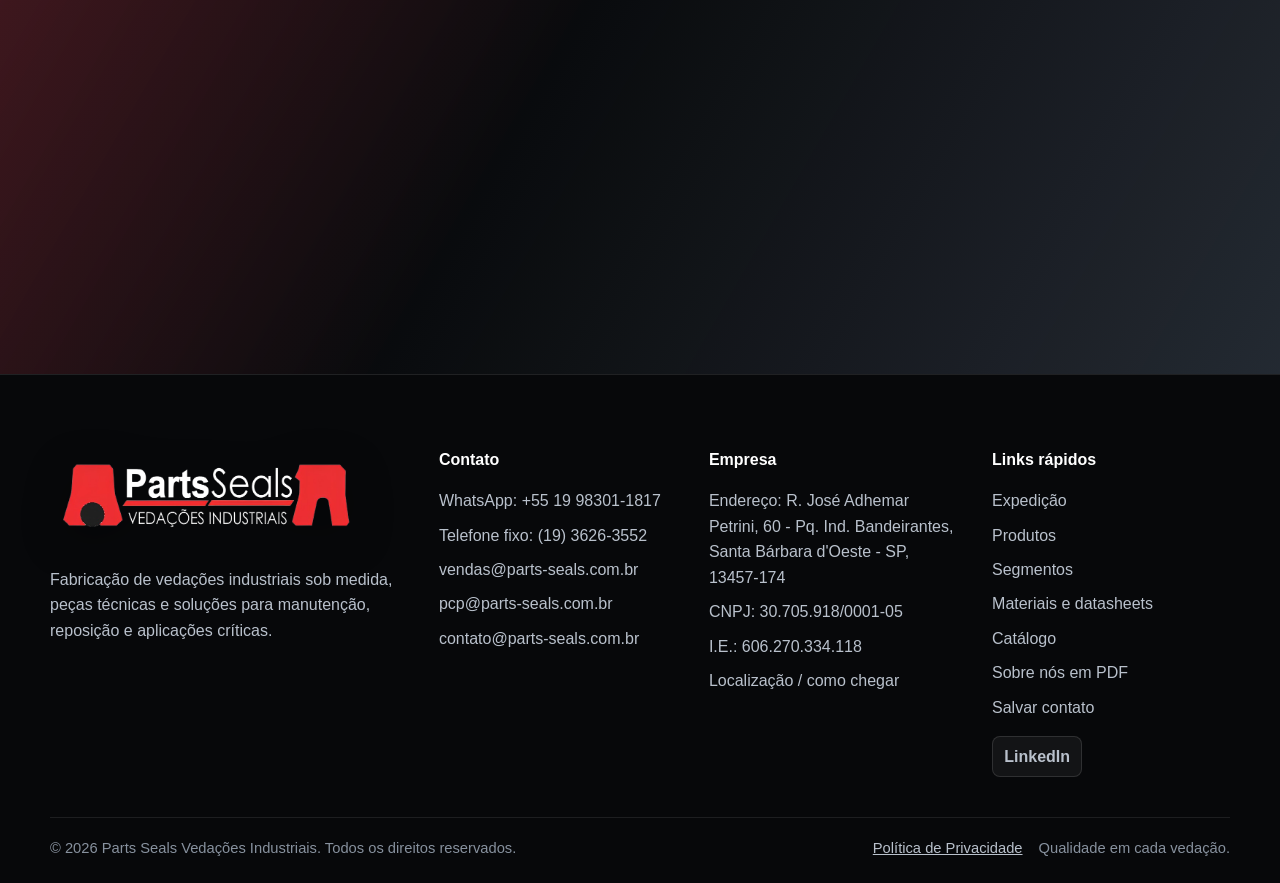
==== commit 967813a1: "Melhora acesso da Área do Cliente e alinha campos de senha" ====
--- a/index.html
+++ b/index.html
@@ -209,7 +209,7 @@
         <a href="#diferenciais">Diferenciais</a>
         <a href="materiais.html">Materiais</a>
         <a href="#contato">Contato</a>
-        <a class="nav-cliente" href="cliente/entrar">Área do Cliente</a>
+        <a class="nav-cliente" href="cliente/entrar"><svg viewBox="0 0 24 24" aria-hidden="true"><circle cx="12" cy="8" r="3.5"></circle><path d="M5 21v-2a7 7 0 0 1 14 0v2"></path></svg><span>Área do Cliente</span></a>
         <div class="language-switch" role="group" aria-label="Selecionar idioma">
           <a href="index.html" hreflang="pt-BR" lang="pt-BR" aria-current="page">PT-BR</a>
           <a href="en.html" hreflang="en" lang="en">EN</a>
--- a/css/style.css
+++ b/css/style.css
@@ -158,17 +158,18 @@
 }
 
 .nav-container {
-  width: min(1240px, calc(100% - 32px));
+  width: min(1320px, calc(100% - 32px));
   height: var(--header-height);
   margin-inline: auto;
   display: flex;
   align-items: center;
   justify-content: space-between;
-  gap: 1.2rem;
+  gap: 1rem;
 }
 
 .brand {
   display: inline-flex;
+  flex-shrink: 0;
   align-items: center;
   min-width: 0;
   padding: 0;
@@ -179,7 +180,7 @@
 }
 
 .brand img {
-  width: clamp(156px, 16vw, 214px);
+  width: clamp(156px, 15vw, 194px);
   height: auto;
   filter: drop-shadow(0 8px 18px rgba(0, 0, 0, 0.46));
 }
@@ -196,12 +197,13 @@
   justify-content: center;
   gap: 0.45rem;
   min-height: 42px;
-  padding: 0.55rem 0.75rem;
+  padding: 0.55rem 0.6rem;
   border-radius: var(--radius);
   color: var(--muted);
   text-decoration: none;
-  font-size: 0.94rem;
+  font-size: 0.88rem;
   font-weight: 700;
+  white-space: nowrap;
   transition: color 0.2s ease, background 0.2s ease, border-color 0.2s ease;
 }
 
@@ -259,14 +261,26 @@
   background: linear-gradient(135deg, var(--red-hi), var(--red-2));
 }
 
-/* Entrada da Área do Cliente: contorno discreto, sem competir com o CTA. */
 .site-nav .nav-cliente {
-  border: 1px solid var(--line-strong);
+  flex-shrink: 0;
+  min-height: 42px;
+  padding: 0.6rem 0.85rem;
+  color: var(--accent-light);
+  background: rgba(var(--accent-rgb), 0.1);
+  border: 1px solid rgba(var(--accent-rgb), 0.4);
+  line-height: 1.2;
 }
 
 .site-nav .nav-cliente:hover,
 .site-nav .nav-cliente:focus-visible {
+  color: var(--text);
+  background: rgba(var(--accent-rgb), 0.2);
   border-color: var(--accent-light);
+}
+
+.site-nav .nav-cliente:focus-visible {
+  outline: 2px solid var(--accent-light);
+  outline-offset: 3px;
 }
 
 .site-nav svg,
@@ -1850,7 +1864,7 @@
   }
 }
 
-@media (max-width: 1080px) {
+@media (max-width: 1240px) {
   :root {
     --header-height: 70px;
   }
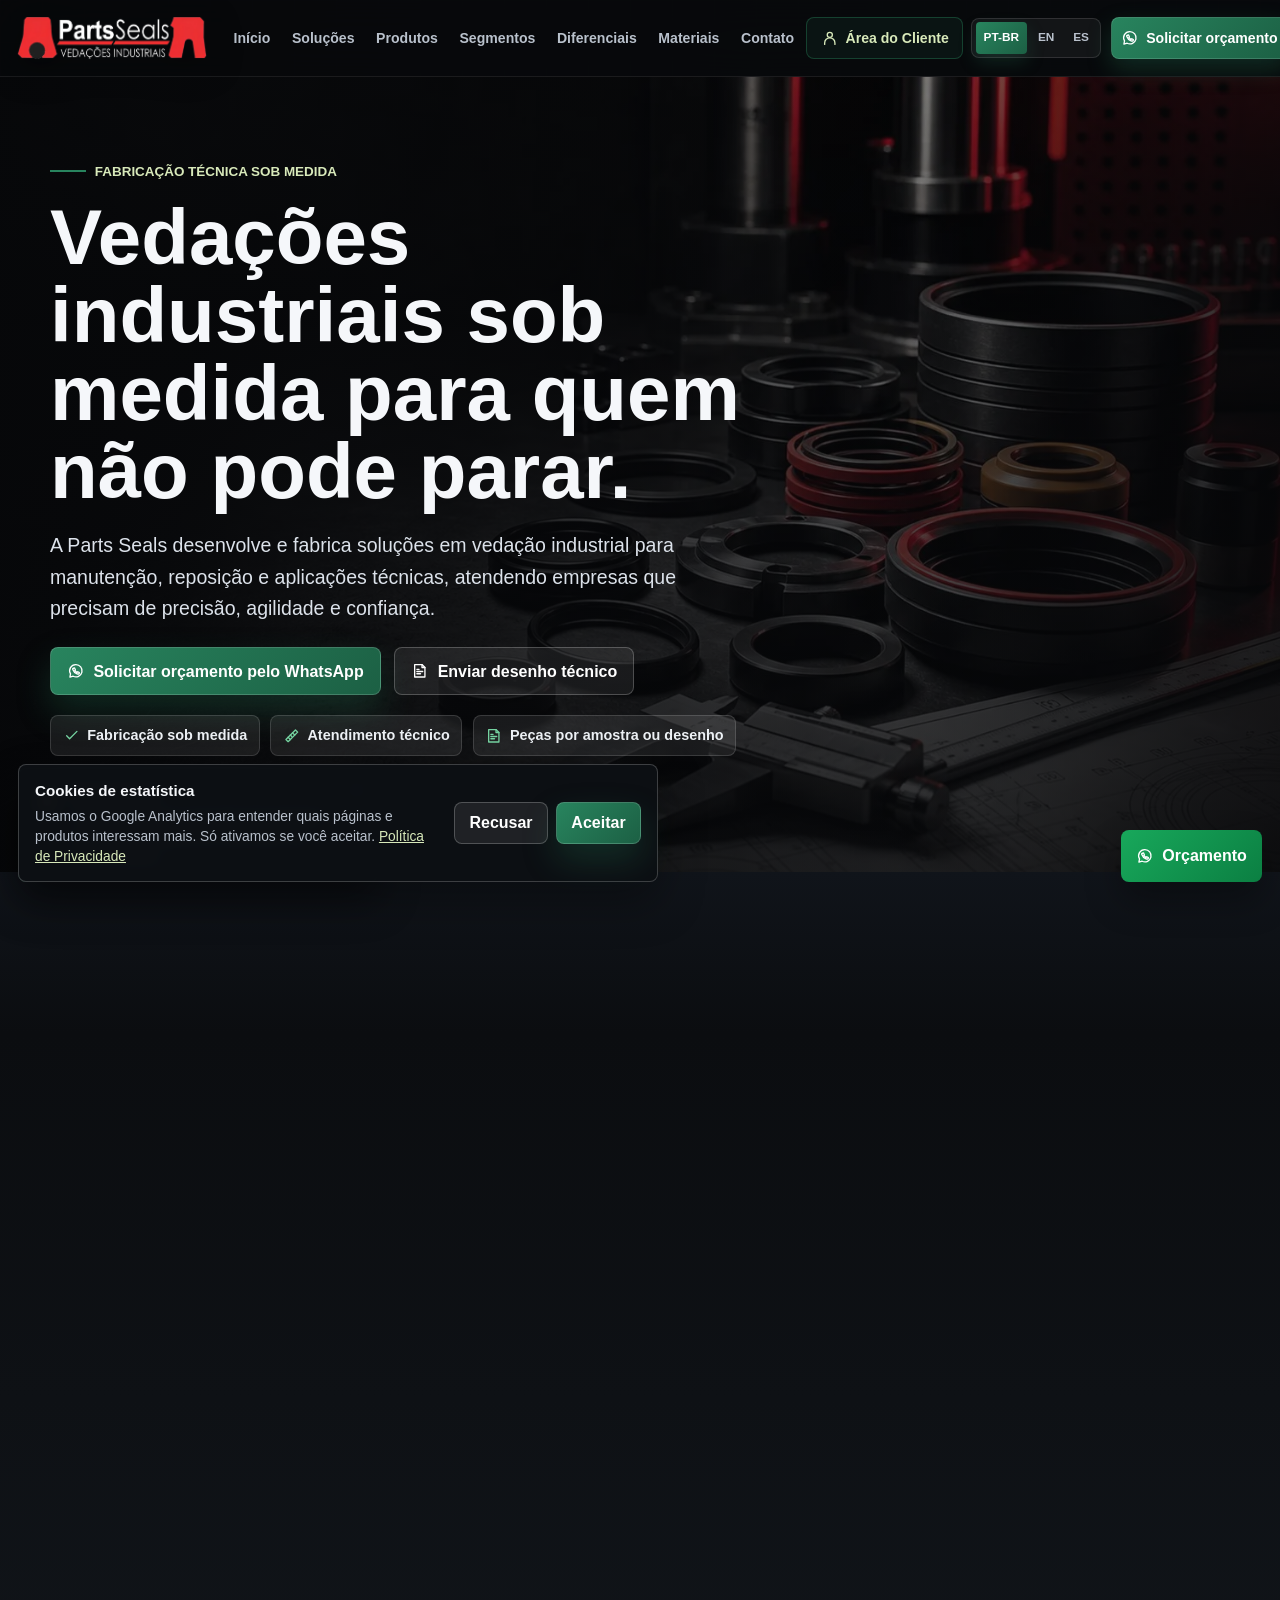
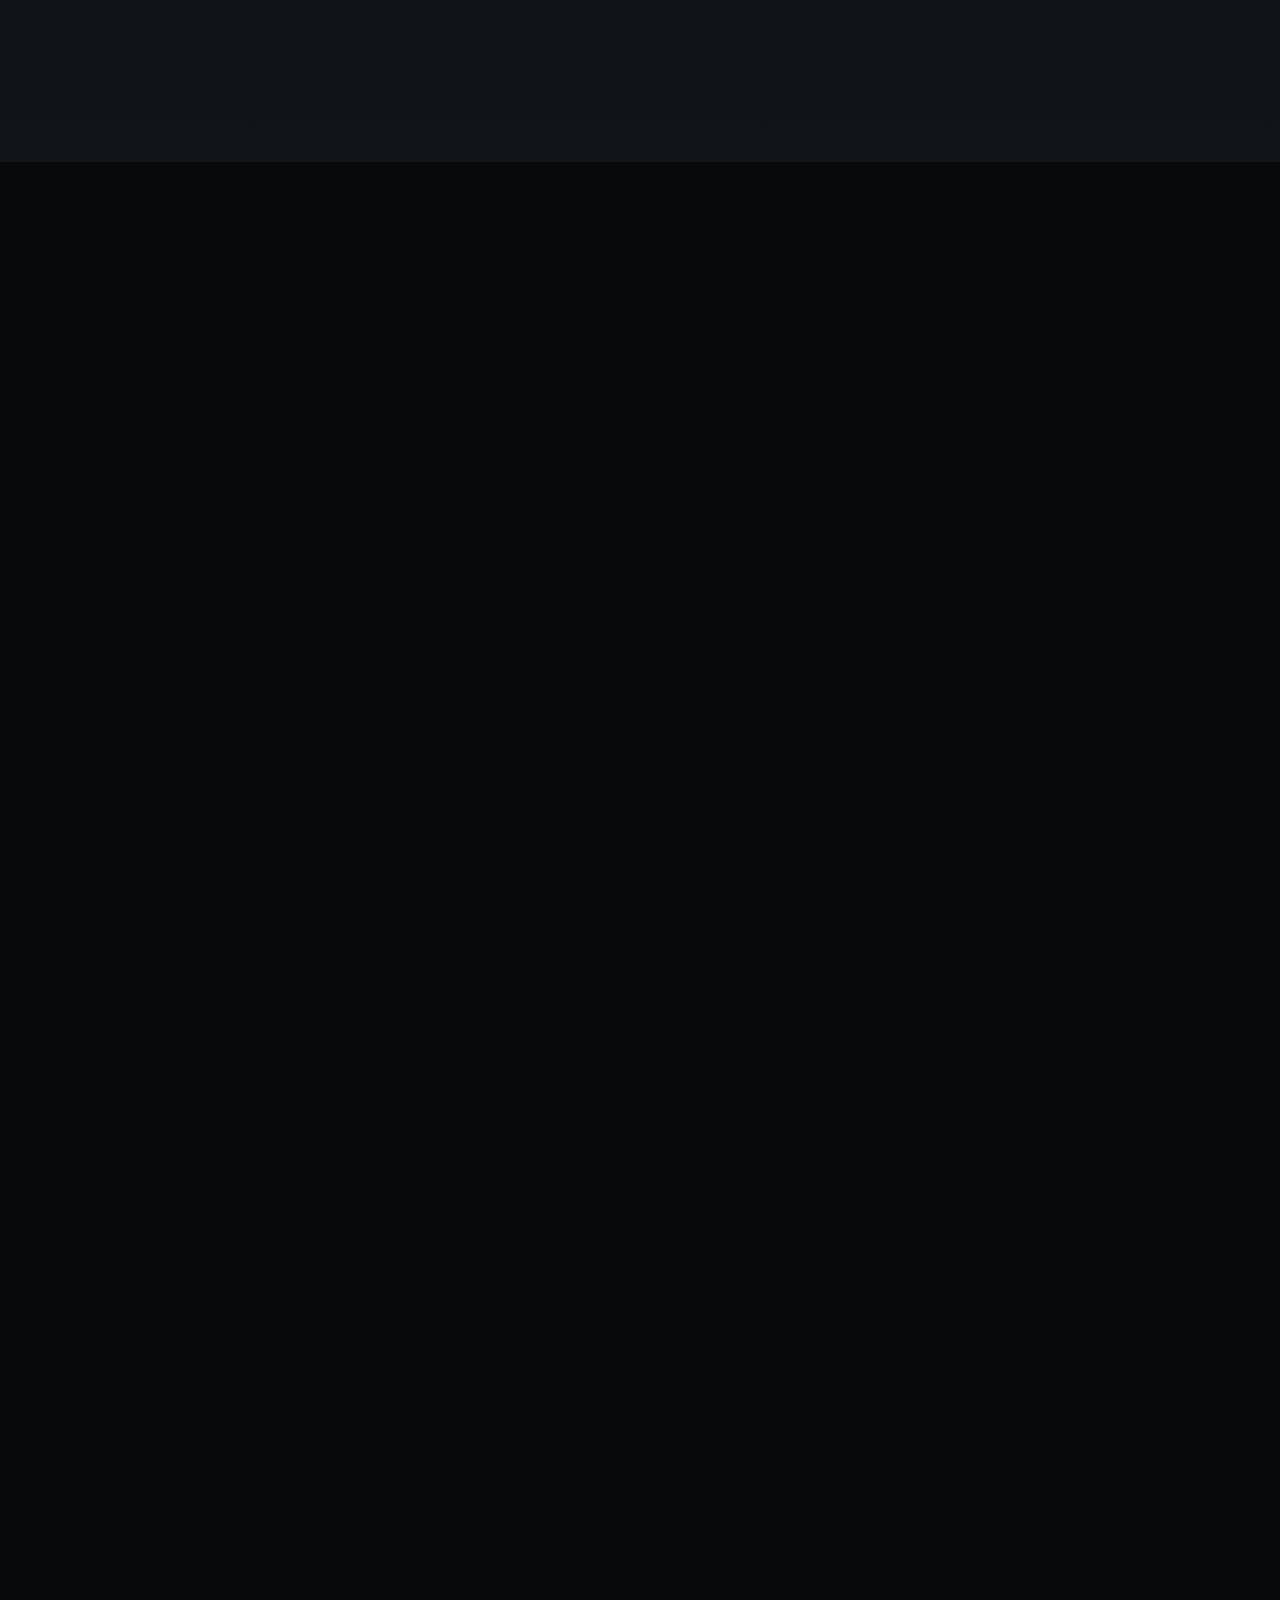
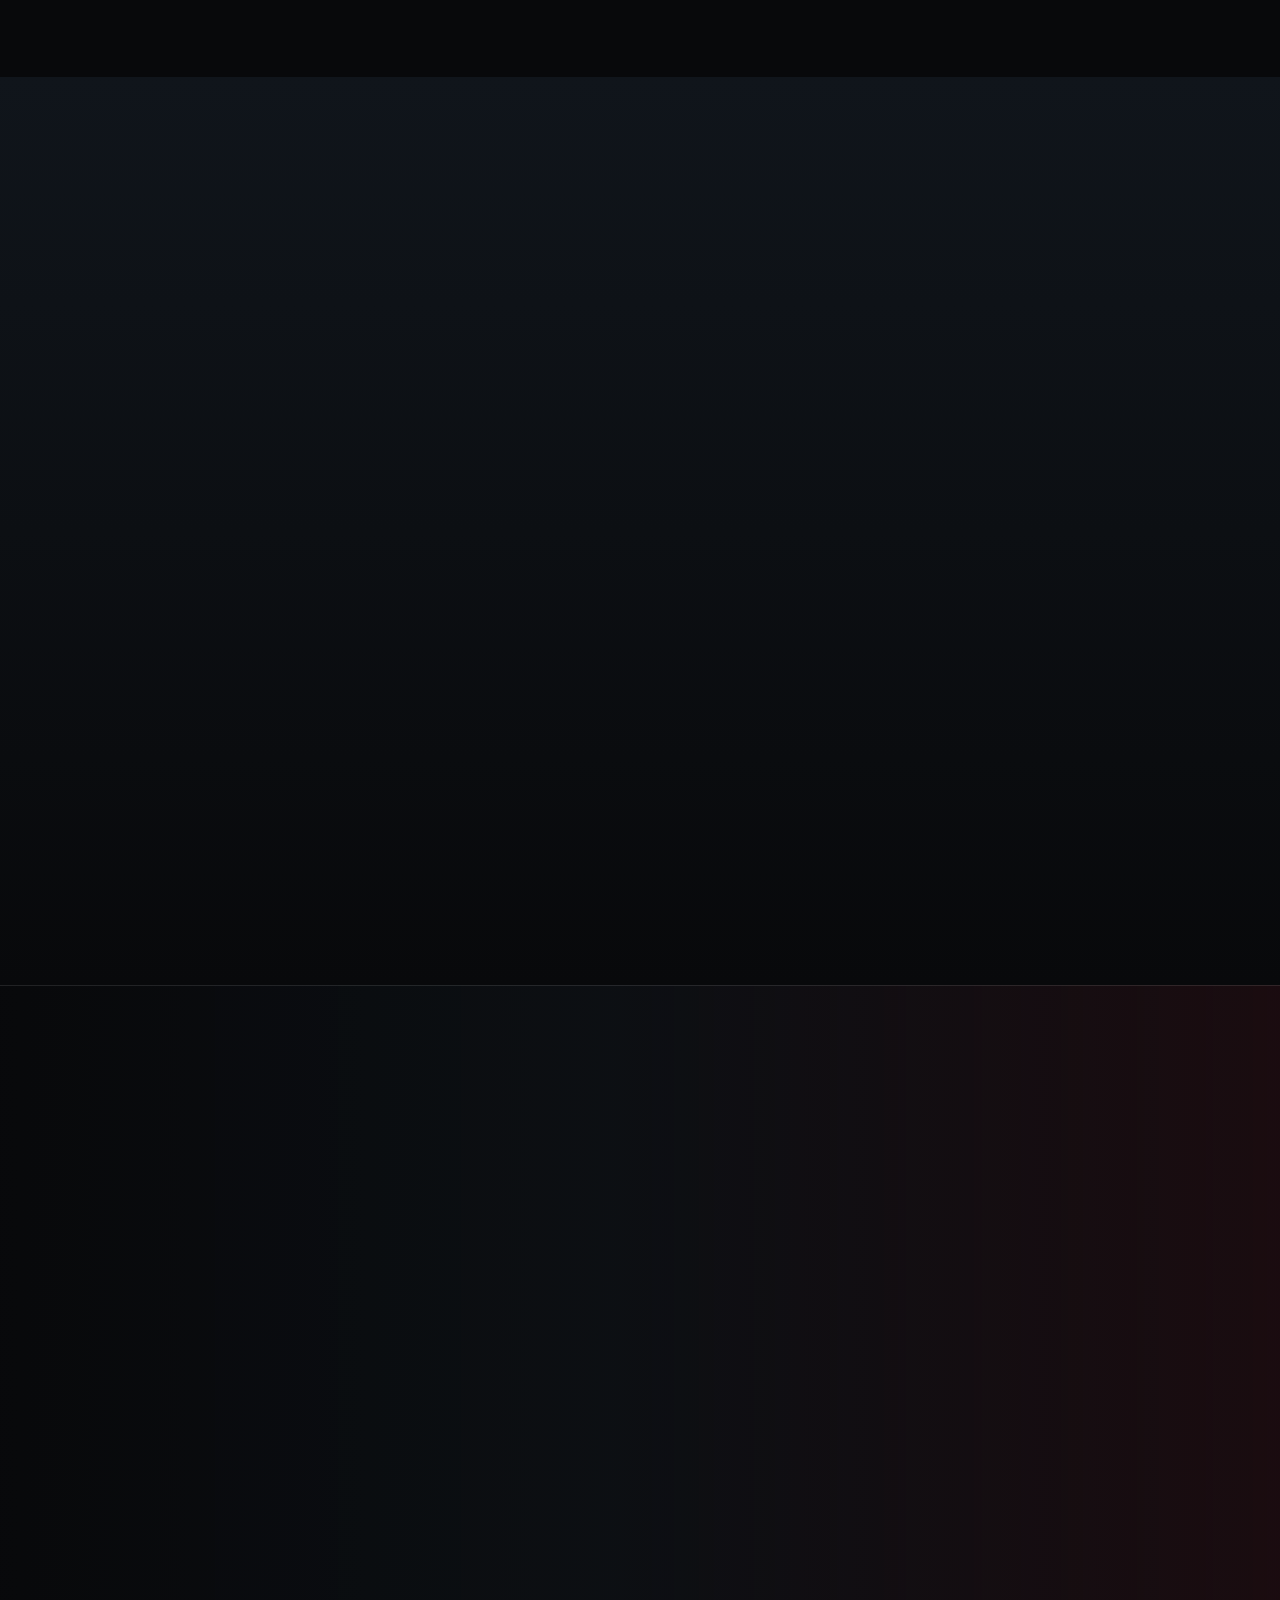
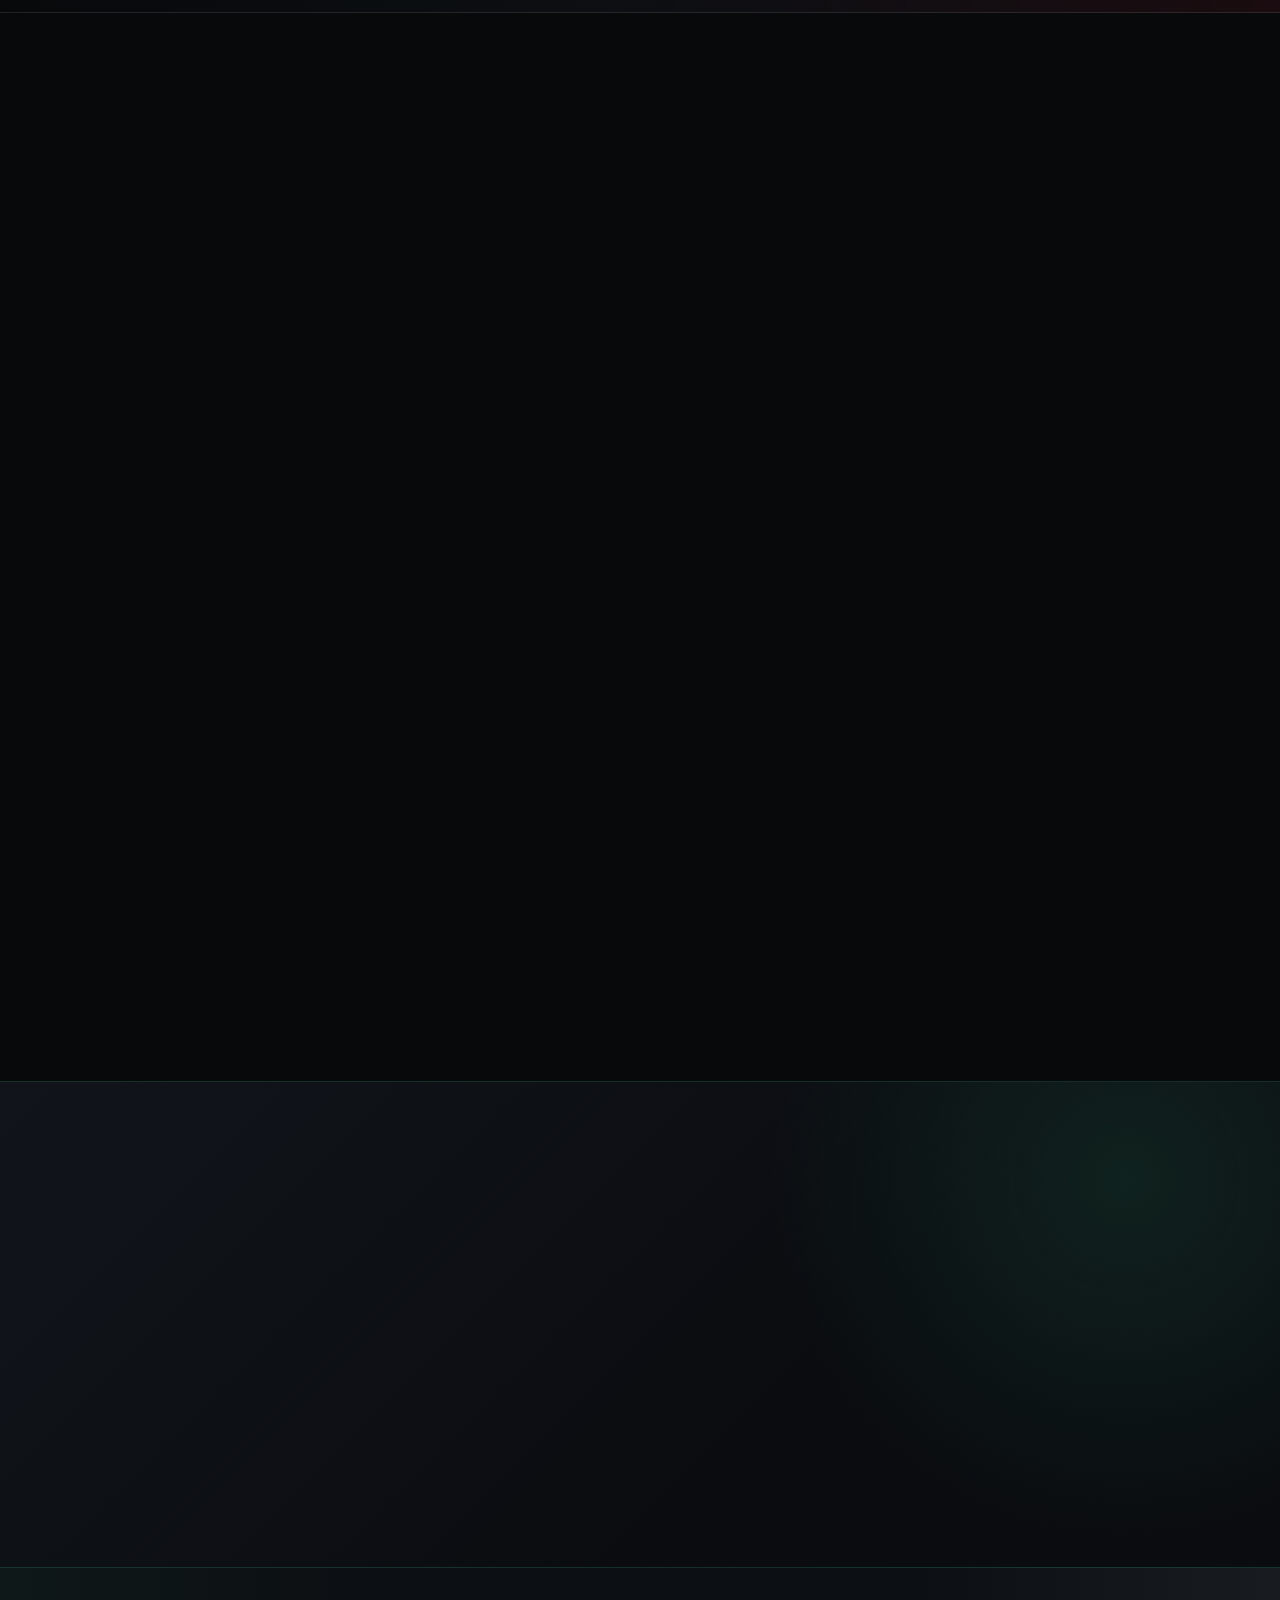
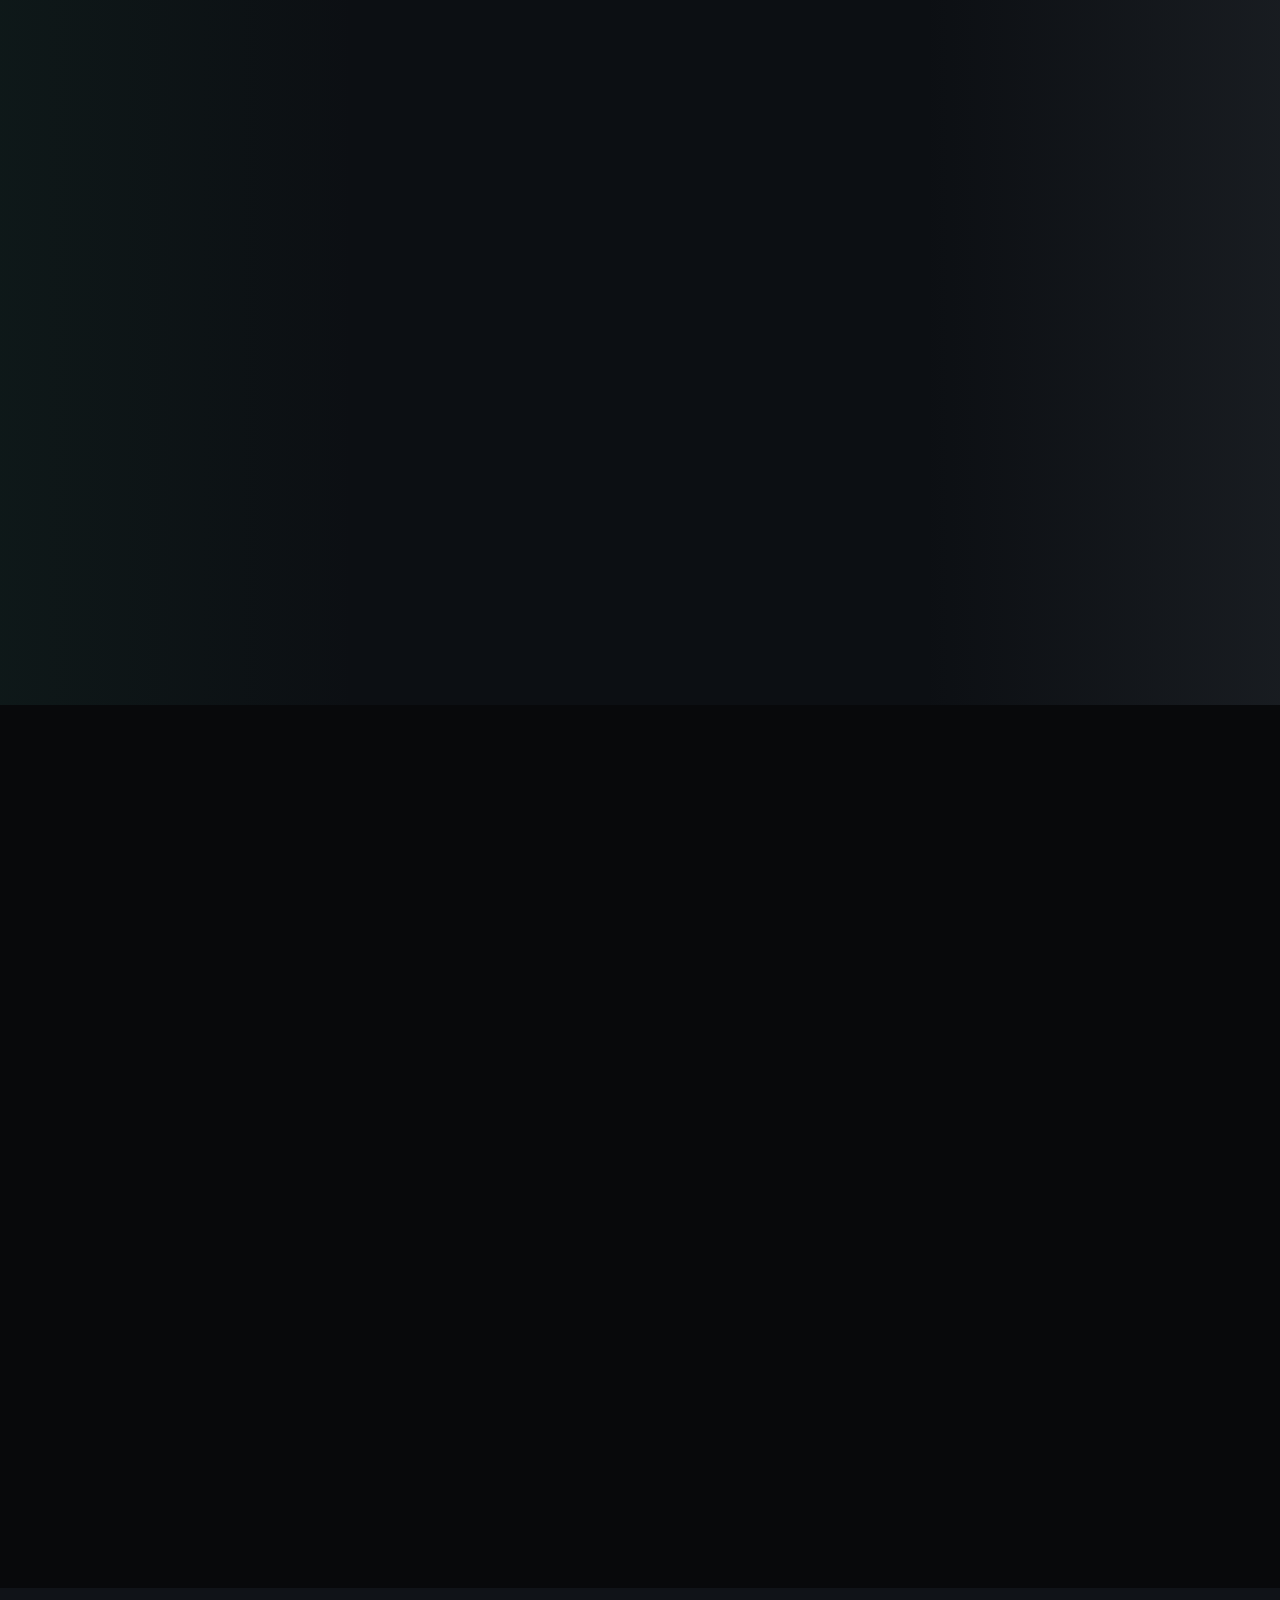
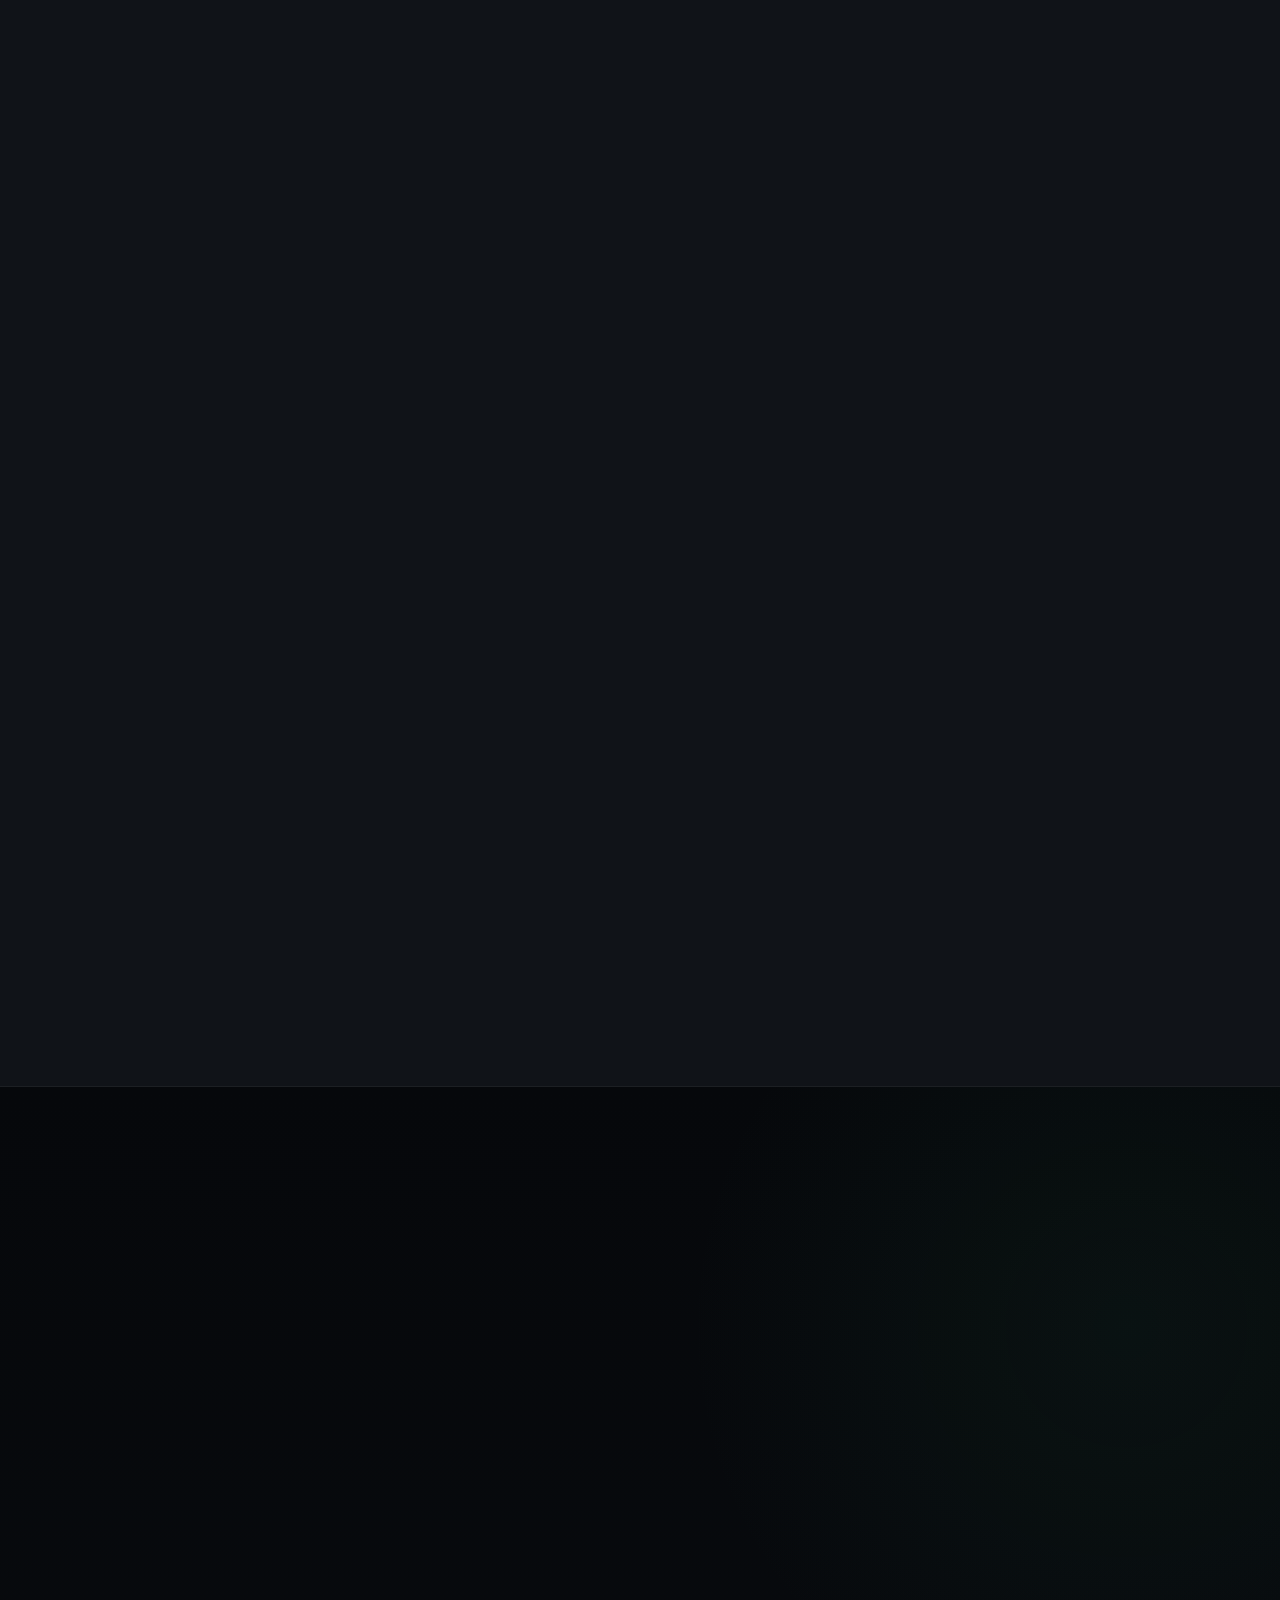
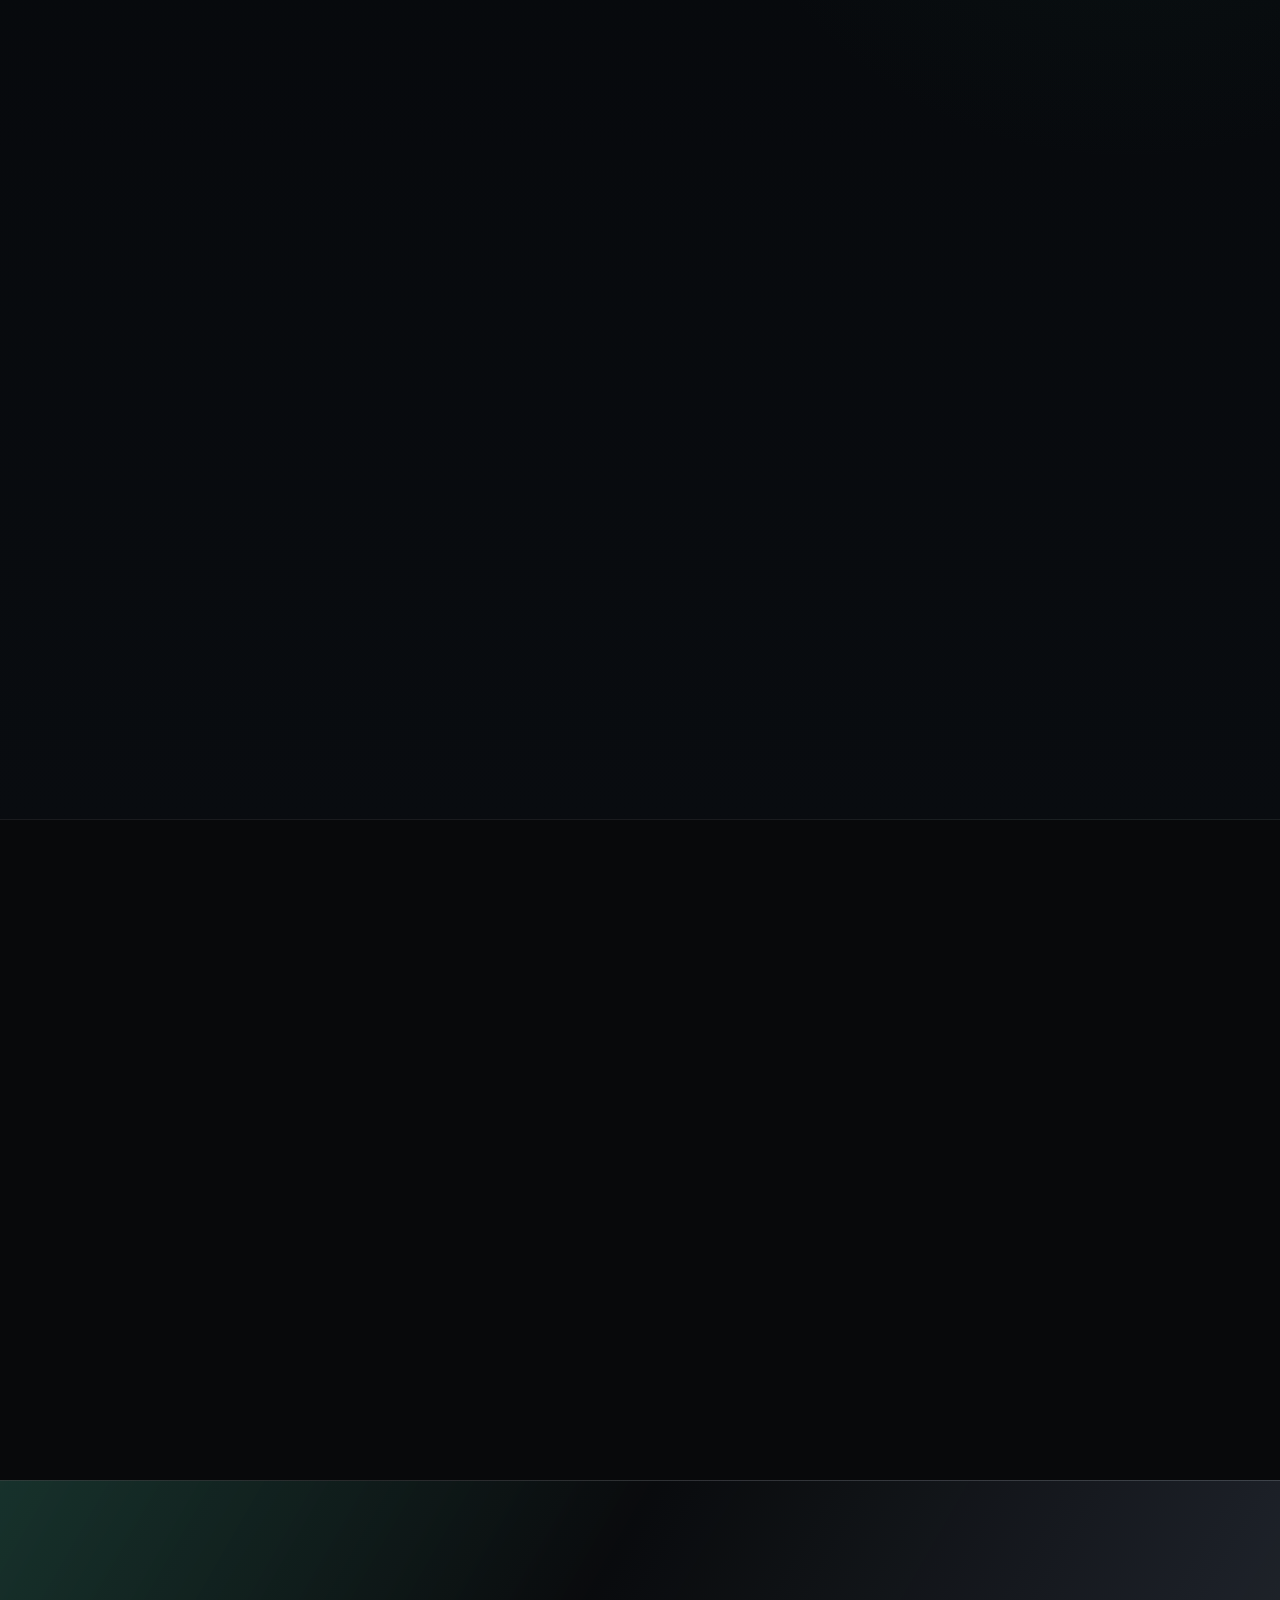
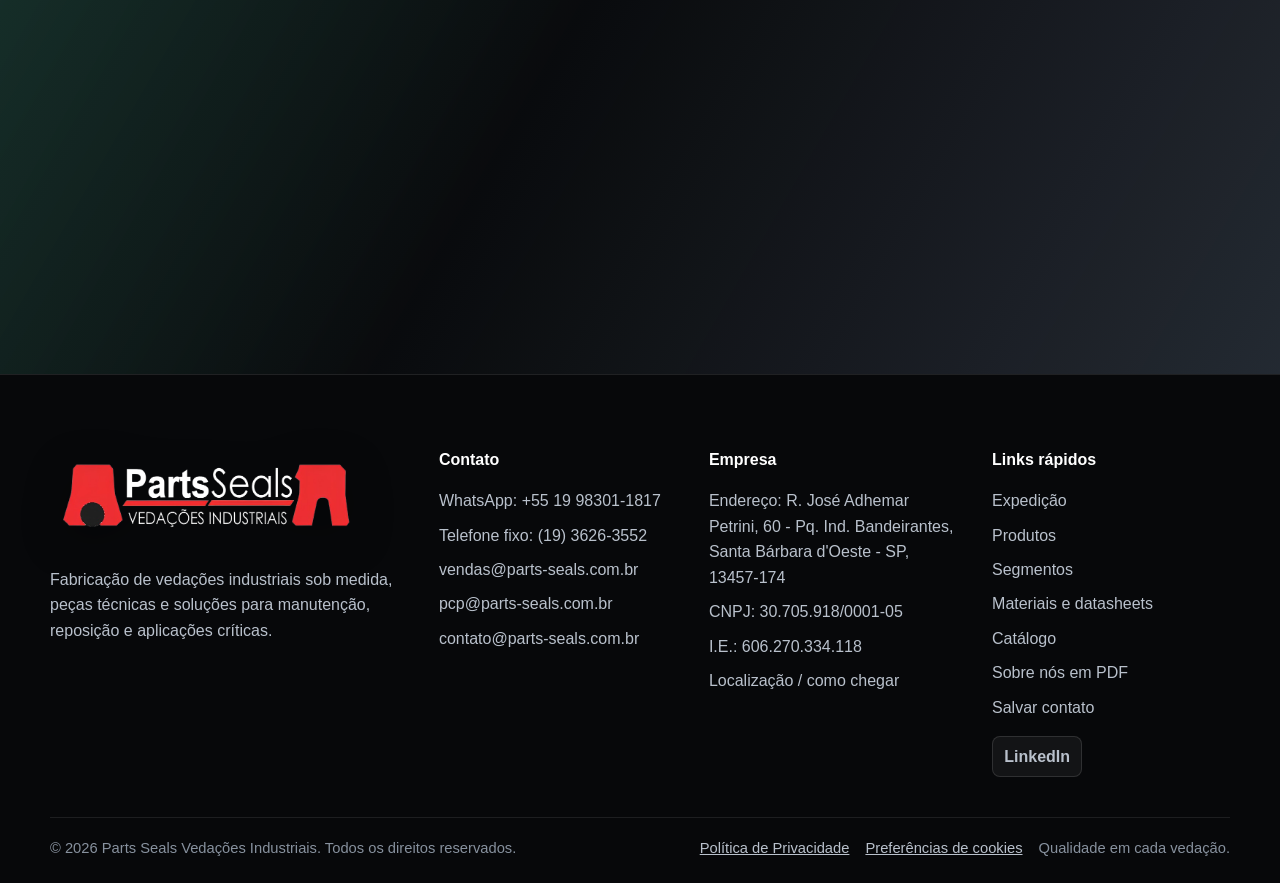
==== commit 363d57ec: "Google Analytics 4 com aviso de cookies (LGPD) Faixa Aceitar/Recusar nas páginas públicas; o gtag.js" ====
--- a/index.html
+++ b/index.html
@@ -3,7 +3,7 @@
 <head>
   <meta charset="UTF-8">
   <meta name="viewport" content="width=device-width, initial-scale=1.0">
-  <meta http-equiv="Content-Security-Policy" content="default-src 'self'; script-src 'self'; style-src 'self'; img-src 'self' data:; font-src 'self'; connect-src 'self'; object-src 'none'; base-uri 'self'; form-action 'self'; upgrade-insecure-requests">
+  <meta http-equiv="Content-Security-Policy" content="default-src 'self'; script-src 'self' https://*.googletagmanager.com; style-src 'self'; img-src 'self' data: https://*.google-analytics.com https://*.googletagmanager.com; font-src 'self'; connect-src 'self' https://*.google-analytics.com https://*.analytics.google.com https://*.googletagmanager.com; object-src 'none'; base-uri 'self'; form-action 'self'; upgrade-insecure-requests">
   <meta name="description" content="Parts Seals Vedações Industriais fabrica vedações industriais sob medida, peças técnicas, gaxetas, raspadores, anéis guia e soluções para manutenção industrial.">
   <meta name="theme-color" content="#0b0d10">
   <meta name="robots" content="index, follow, max-image-preview:large">
@@ -39,6 +39,7 @@
   <link rel="preload" as="image" href="assets/img/hero-industrial.webp" type="image/webp" fetchpriority="high">
   <link rel="stylesheet" href="css/style.css">
   <script src="js/campaign.js"></script>
+  <script src="js/consentimento.js" defer></script>
   <link rel="stylesheet" href="css/materials.css">
   <script type="application/ld+json">
   {
@@ -756,7 +757,7 @@
 
     <div class="container footer-bottom">
       <p>&copy; <span id="currentYear"></span> Parts Seals Vedações Industriais. Todos os direitos reservados.</p>
-      <p class="footer-legal"><a href="politica-de-privacidade.html">Política de Privacidade</a><span>Qualidade em cada vedação.</span></p>
+      <p class="footer-legal"><a href="politica-de-privacidade.html">Política de Privacidade</a><button type="button" data-cookie-preferencias hidden>Preferências de cookies</button><span>Qualidade em cada vedação.</span></p>
     </div>
   </footer>
 
--- a/css/style.css
+++ b/css/style.css
@@ -2347,6 +2347,20 @@
   --accent-bright: #6aa8ff;
 }
 
+html[data-campaign="natal"] {
+  --red: #28845e;
+  --red-2: #1c6044;
+  --red-3: #103a29;
+  --red-hi: #349f72;
+  --accent-rgb: 40, 132, 94;
+  --accent-deep-rgb: 16, 58, 41;
+  --accent-light: #d8e9ba;
+  --accent-soft: #abd6b5;
+  --accent-bright: #76d4a2;
+}
+
+html[data-campaign="natal"] .campaign-badge__ribbon { fill: #e6c579; }
+
 .campaign-badge {
   position: fixed;
   left: 18px;
@@ -2446,3 +2460,90 @@
     display: none;
   }
 }
+
+/* Faixa de consentimento do Google Analytics (js/consentimento.js).
+   Fica à esquerda do botão flutuante do WhatsApp, sem cobri-lo. */
+.cookie-faixa {
+  position: fixed;
+  left: 18px;
+  bottom: 18px;
+  z-index: 95;
+  display: flex;
+  align-items: center;
+  gap: 1rem;
+  width: min(640px, calc(100% - 260px));
+  padding: 0.9rem 1rem;
+  border: 1px solid var(--line-strong);
+  border-radius: var(--radius);
+  background: rgba(13, 16, 20, 0.97);
+  box-shadow: var(--shadow);
+  backdrop-filter: blur(8px);
+}
+
+.cookie-faixa__texto strong {
+  display: block;
+  font-size: 0.95rem;
+}
+
+.cookie-faixa__texto p {
+  margin: 0.2rem 0 0;
+  color: var(--muted);
+  font-size: 0.86rem;
+  line-height: 1.45;
+}
+
+.cookie-faixa__texto a {
+  color: var(--accent-light);
+}
+
+.cookie-faixa__acoes {
+  display: flex;
+  flex: 0 0 auto;
+  gap: 0.5rem;
+}
+
+.cookie-faixa .btn {
+  min-height: 42px;
+  padding: 0.6rem 0.9rem;
+}
+
+.footer-legal button[data-cookie-preferencias] {
+  padding: 0;
+  border: 0;
+  background: none;
+  color: var(--muted);
+  font: inherit;
+  text-decoration: underline;
+  cursor: pointer;
+}
+
+@media (max-width: 760px) {
+  .cookie-faixa {
+    left: 14px;
+    bottom: 14px;
+    width: calc(100% - 94px);
+    flex-direction: column;
+    align-items: stretch;
+    gap: 0.7rem;
+  }
+
+  .cookie-faixa__acoes .btn {
+    flex: 1;
+  }
+}
+
+@media print {
+  .cookie-faixa {
+    display: none;
+  }
+}
+
+.legal-link {
+  padding: 0;
+  border: 0;
+  background: none;
+  color: var(--accent-light);
+  font: inherit;
+  text-decoration: underline;
+  cursor: pointer;
+}
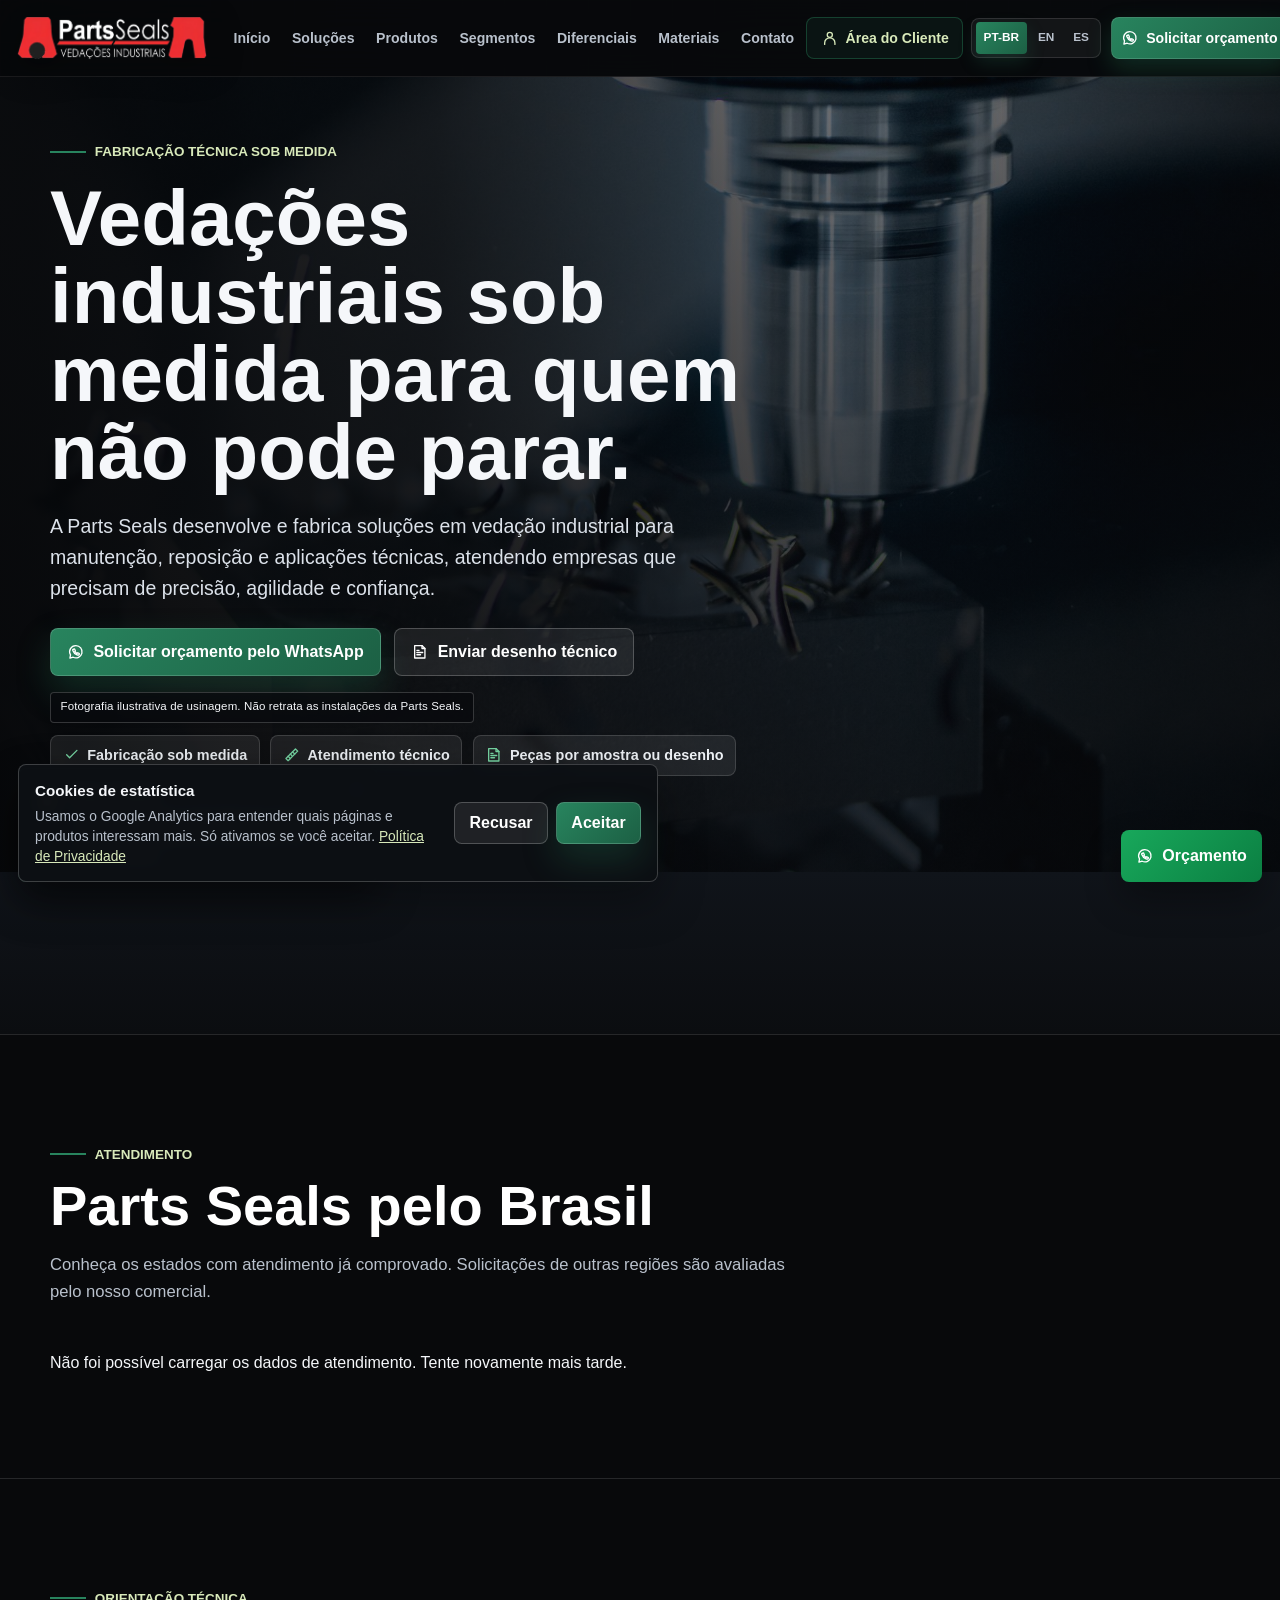
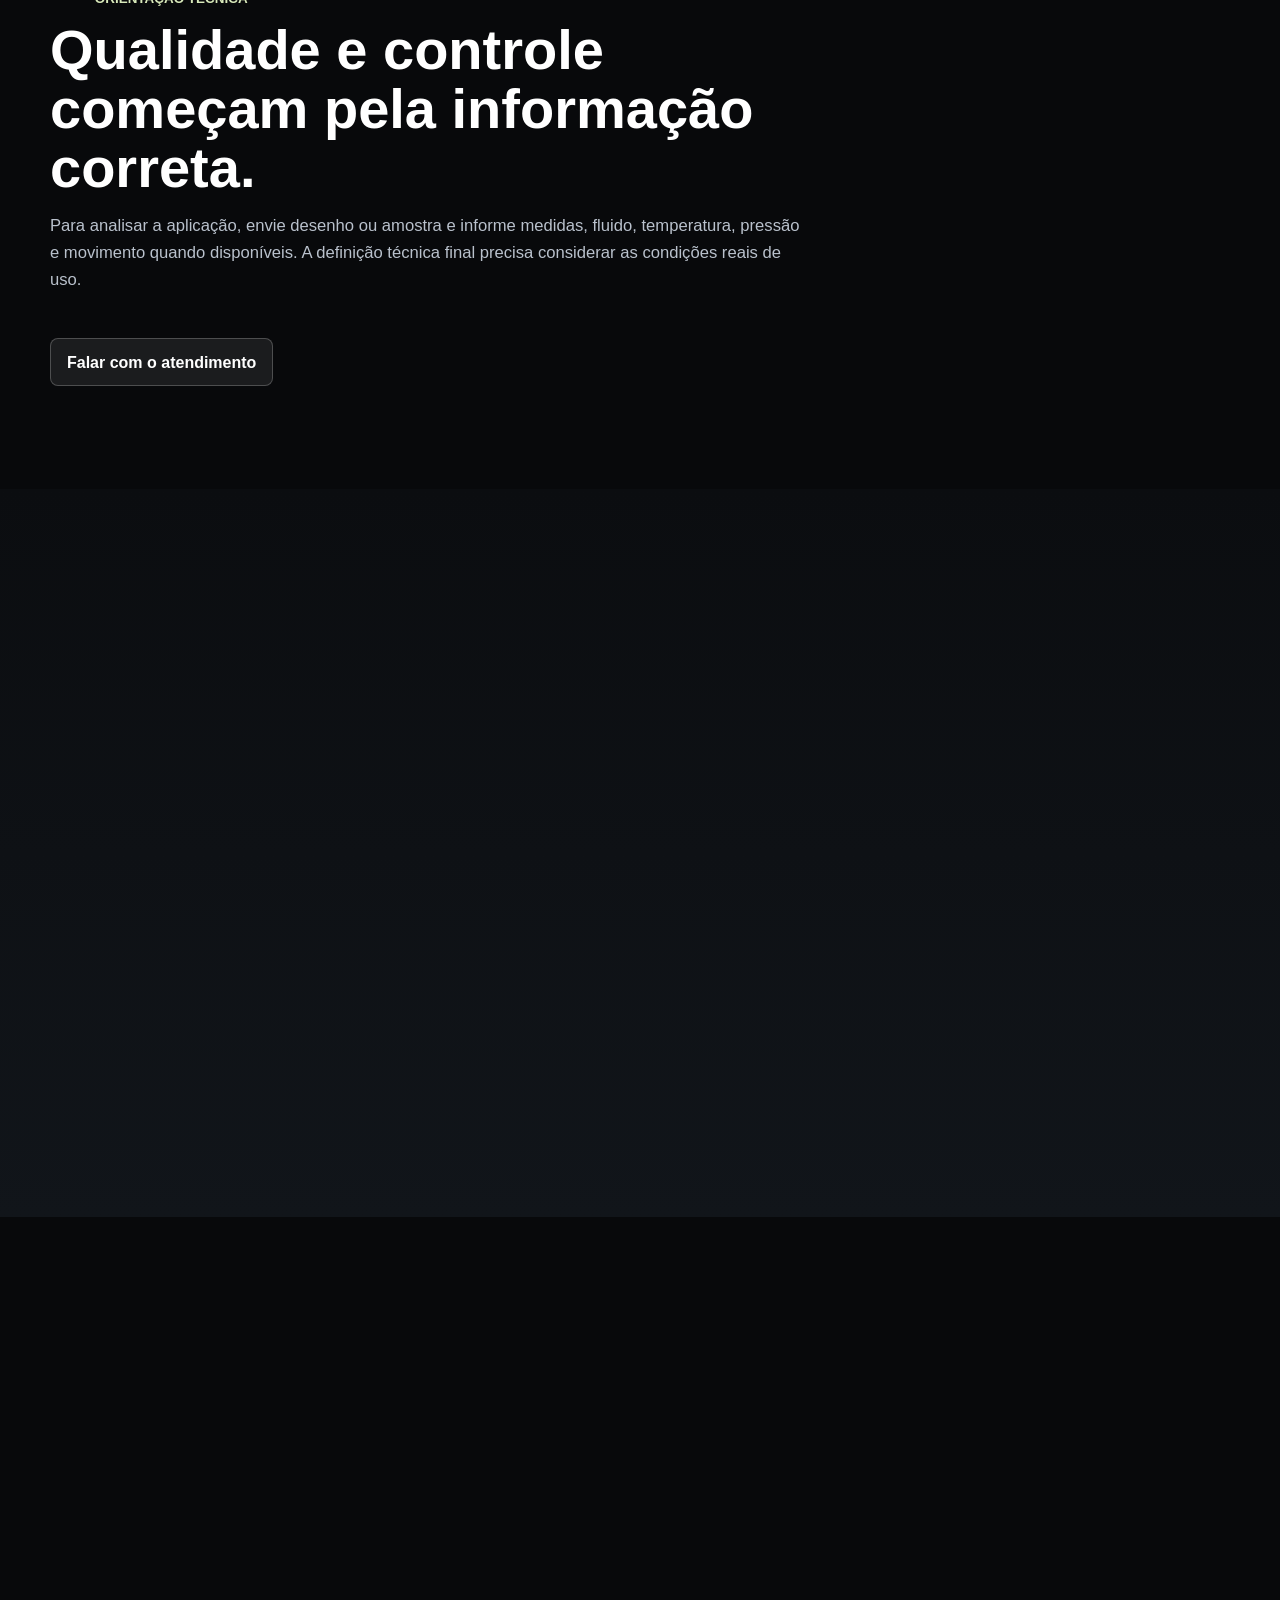
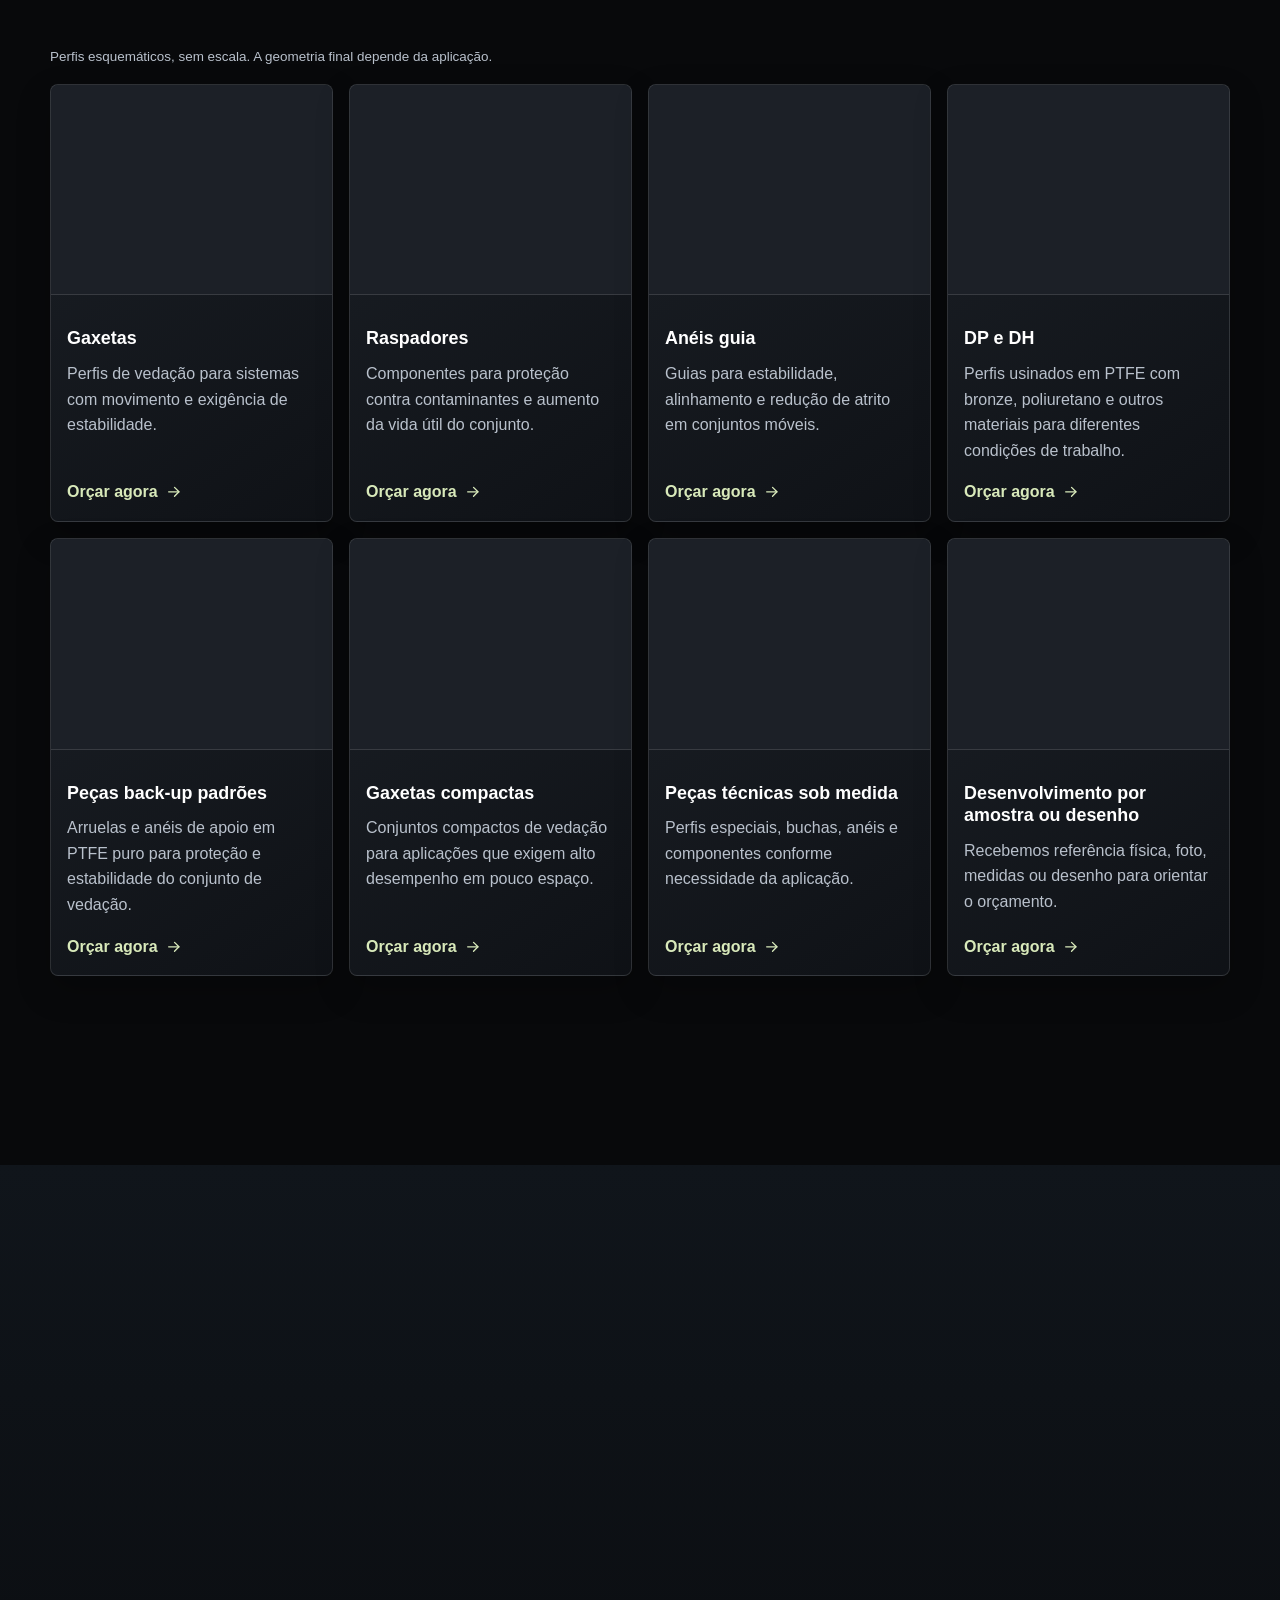
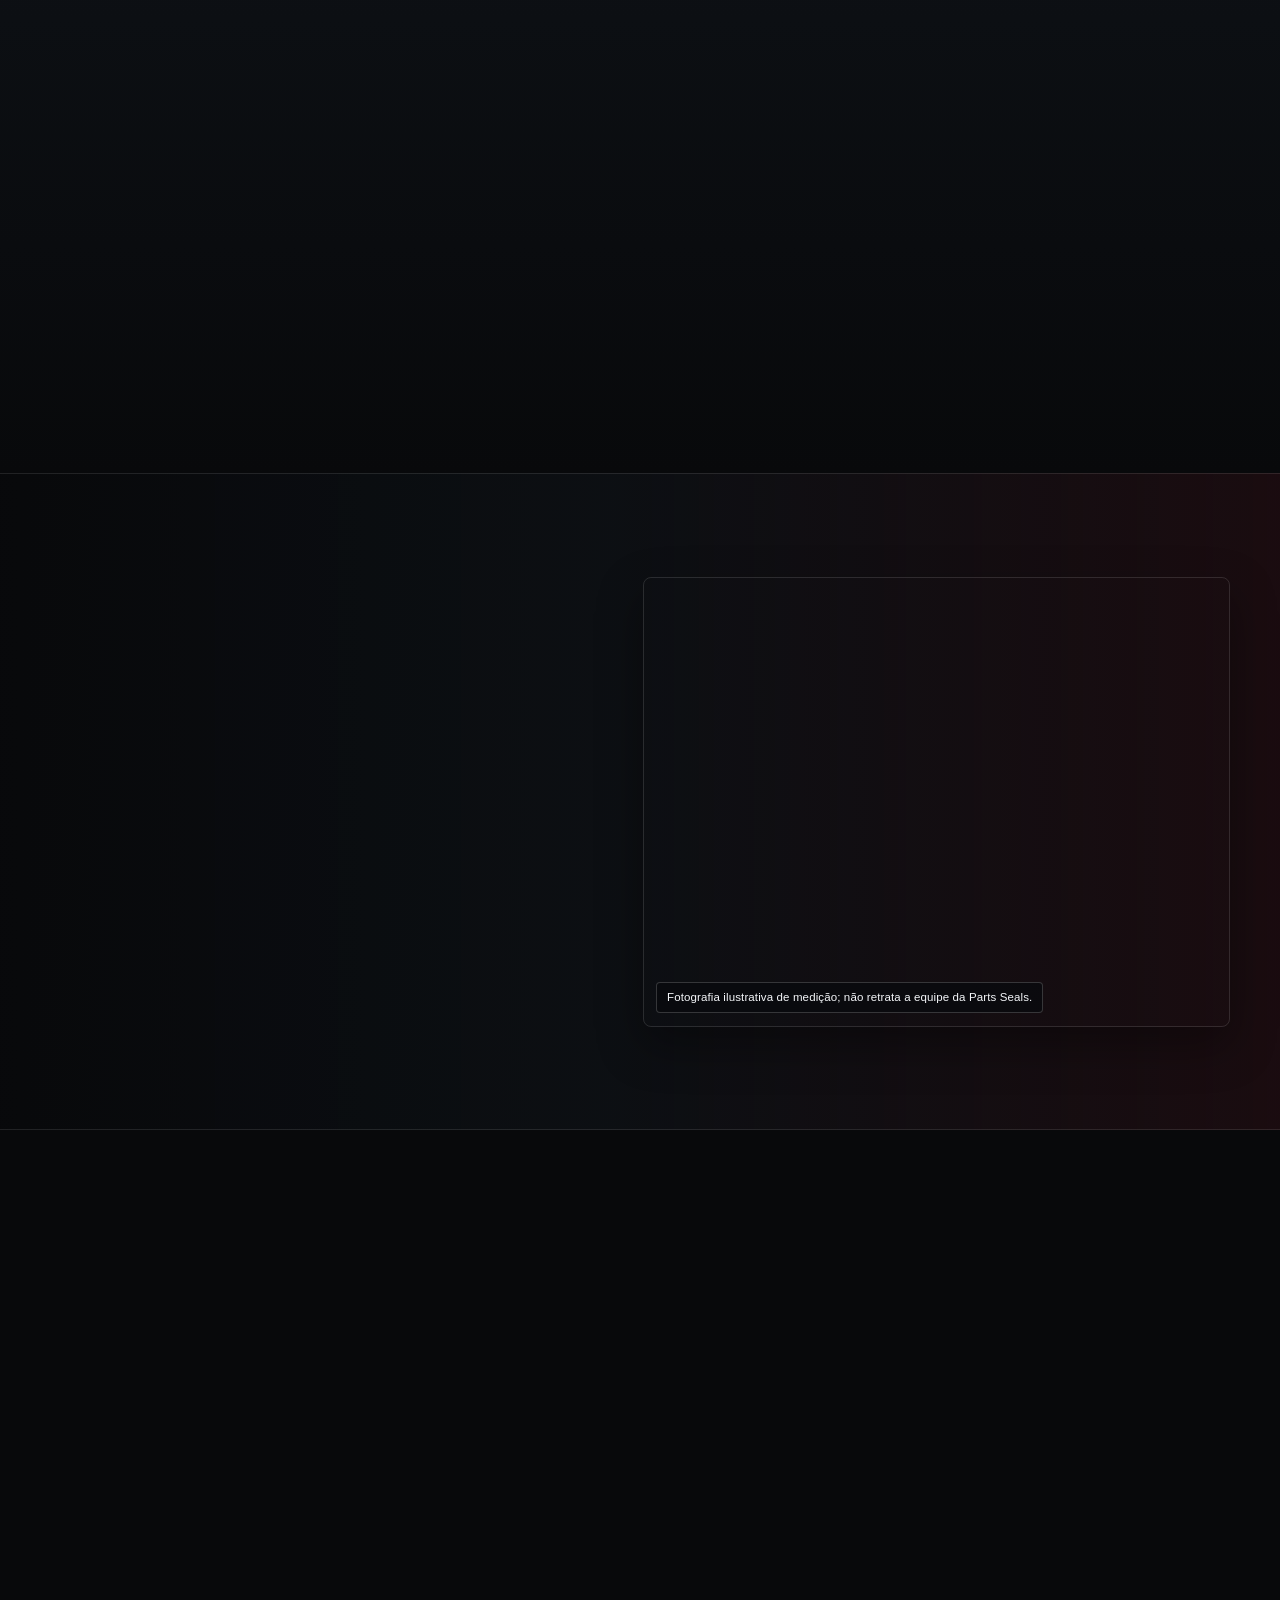
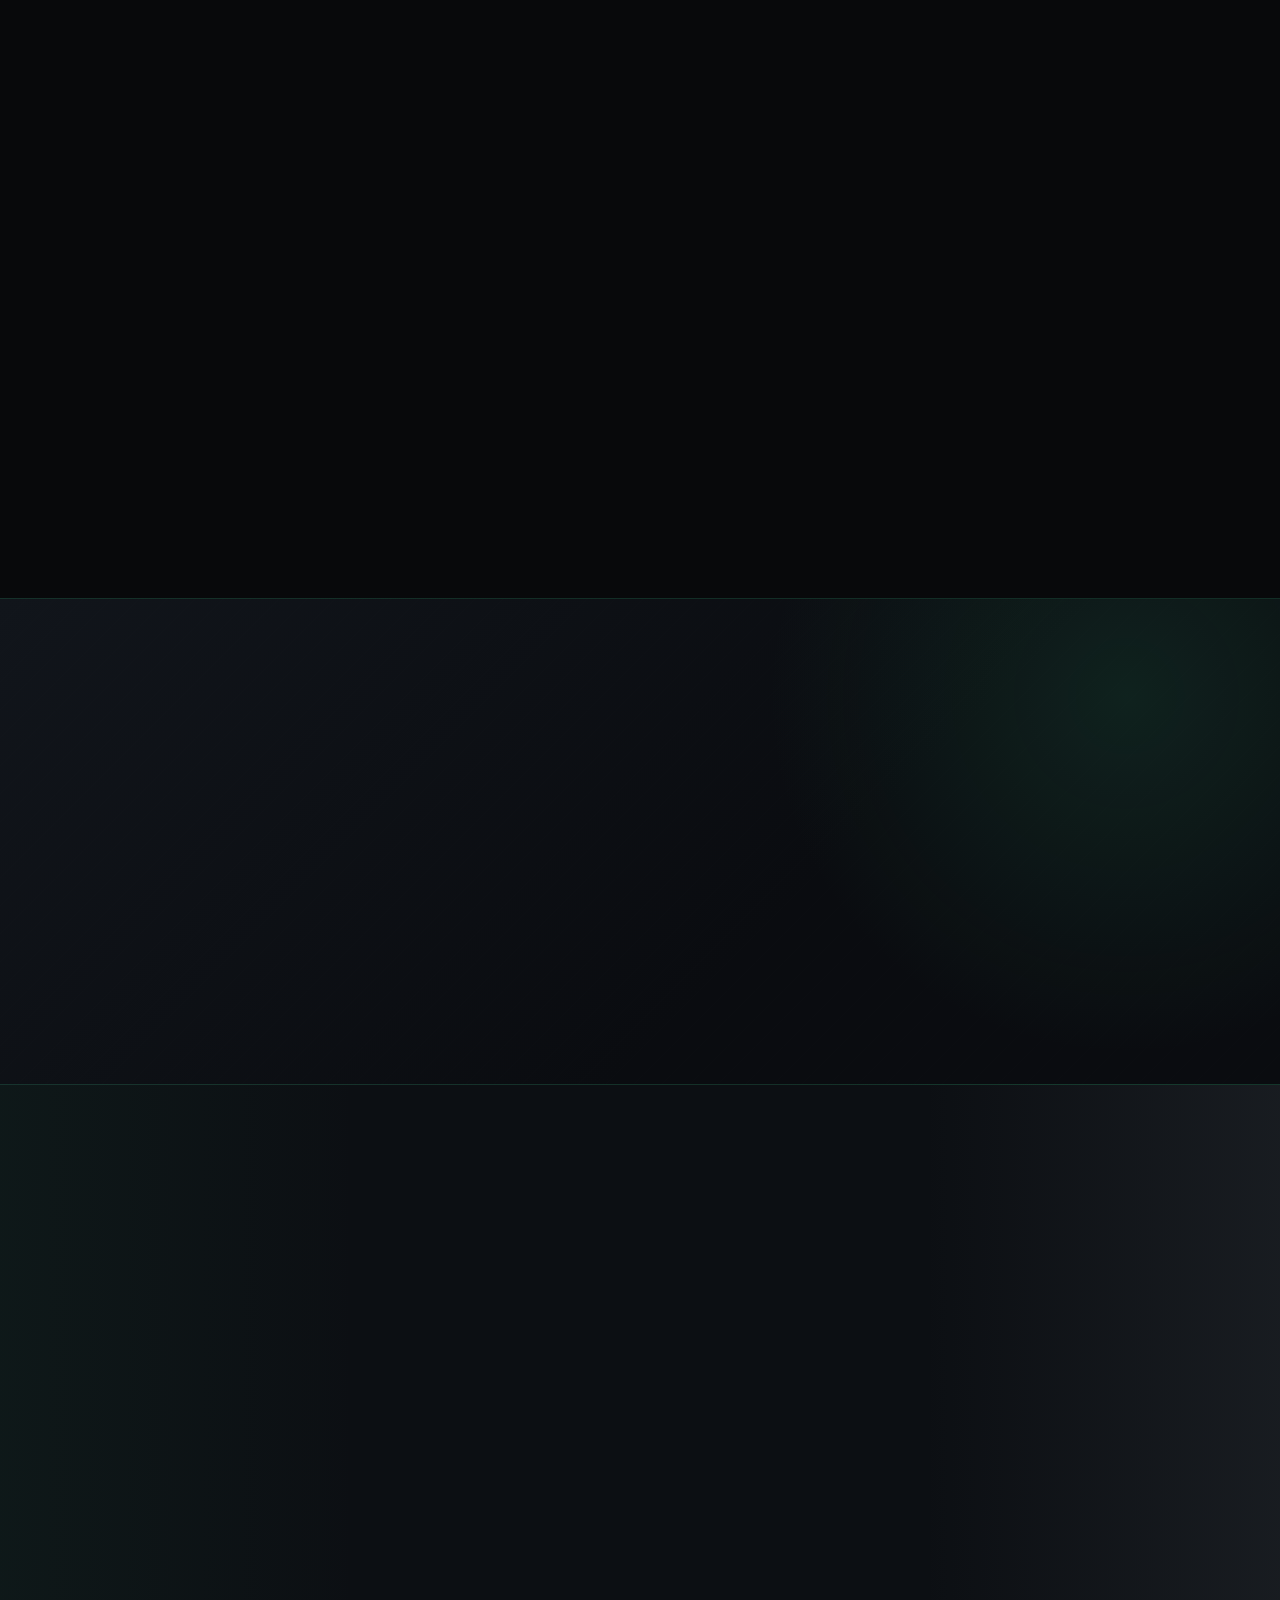
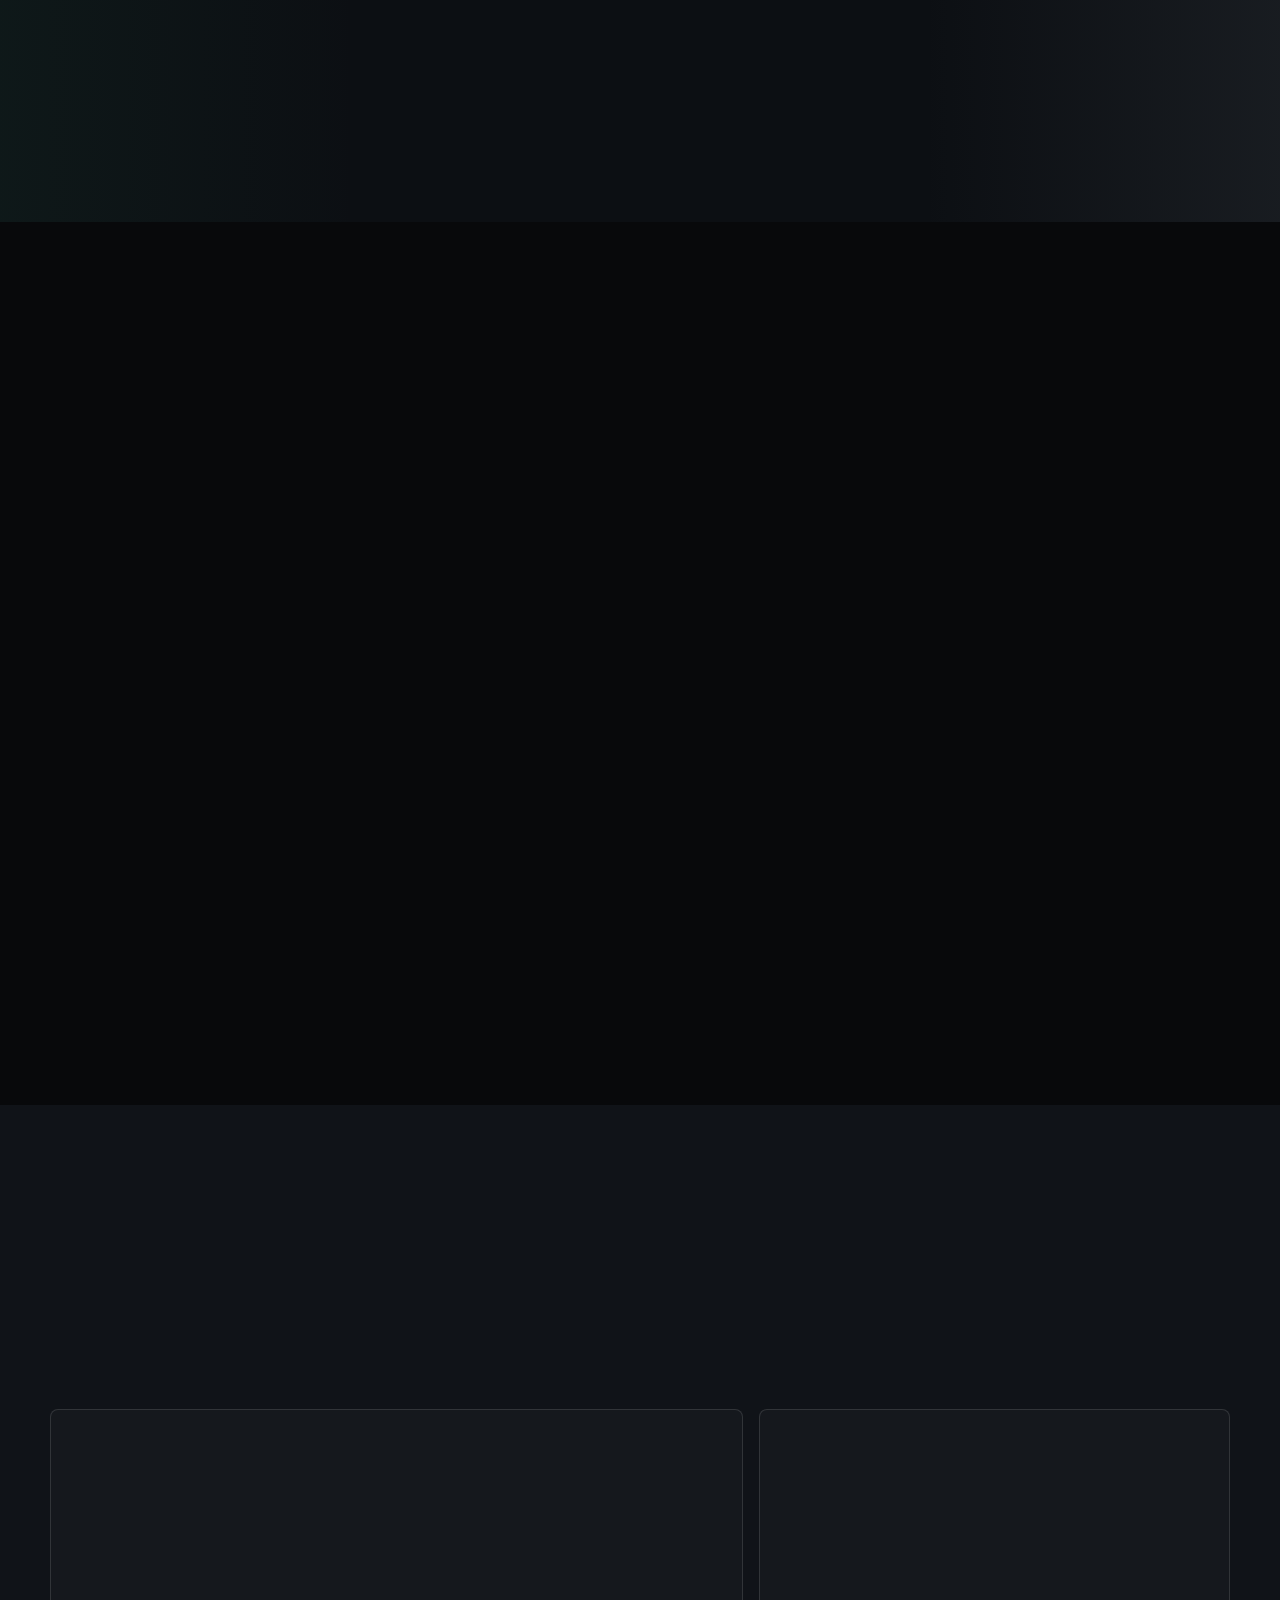
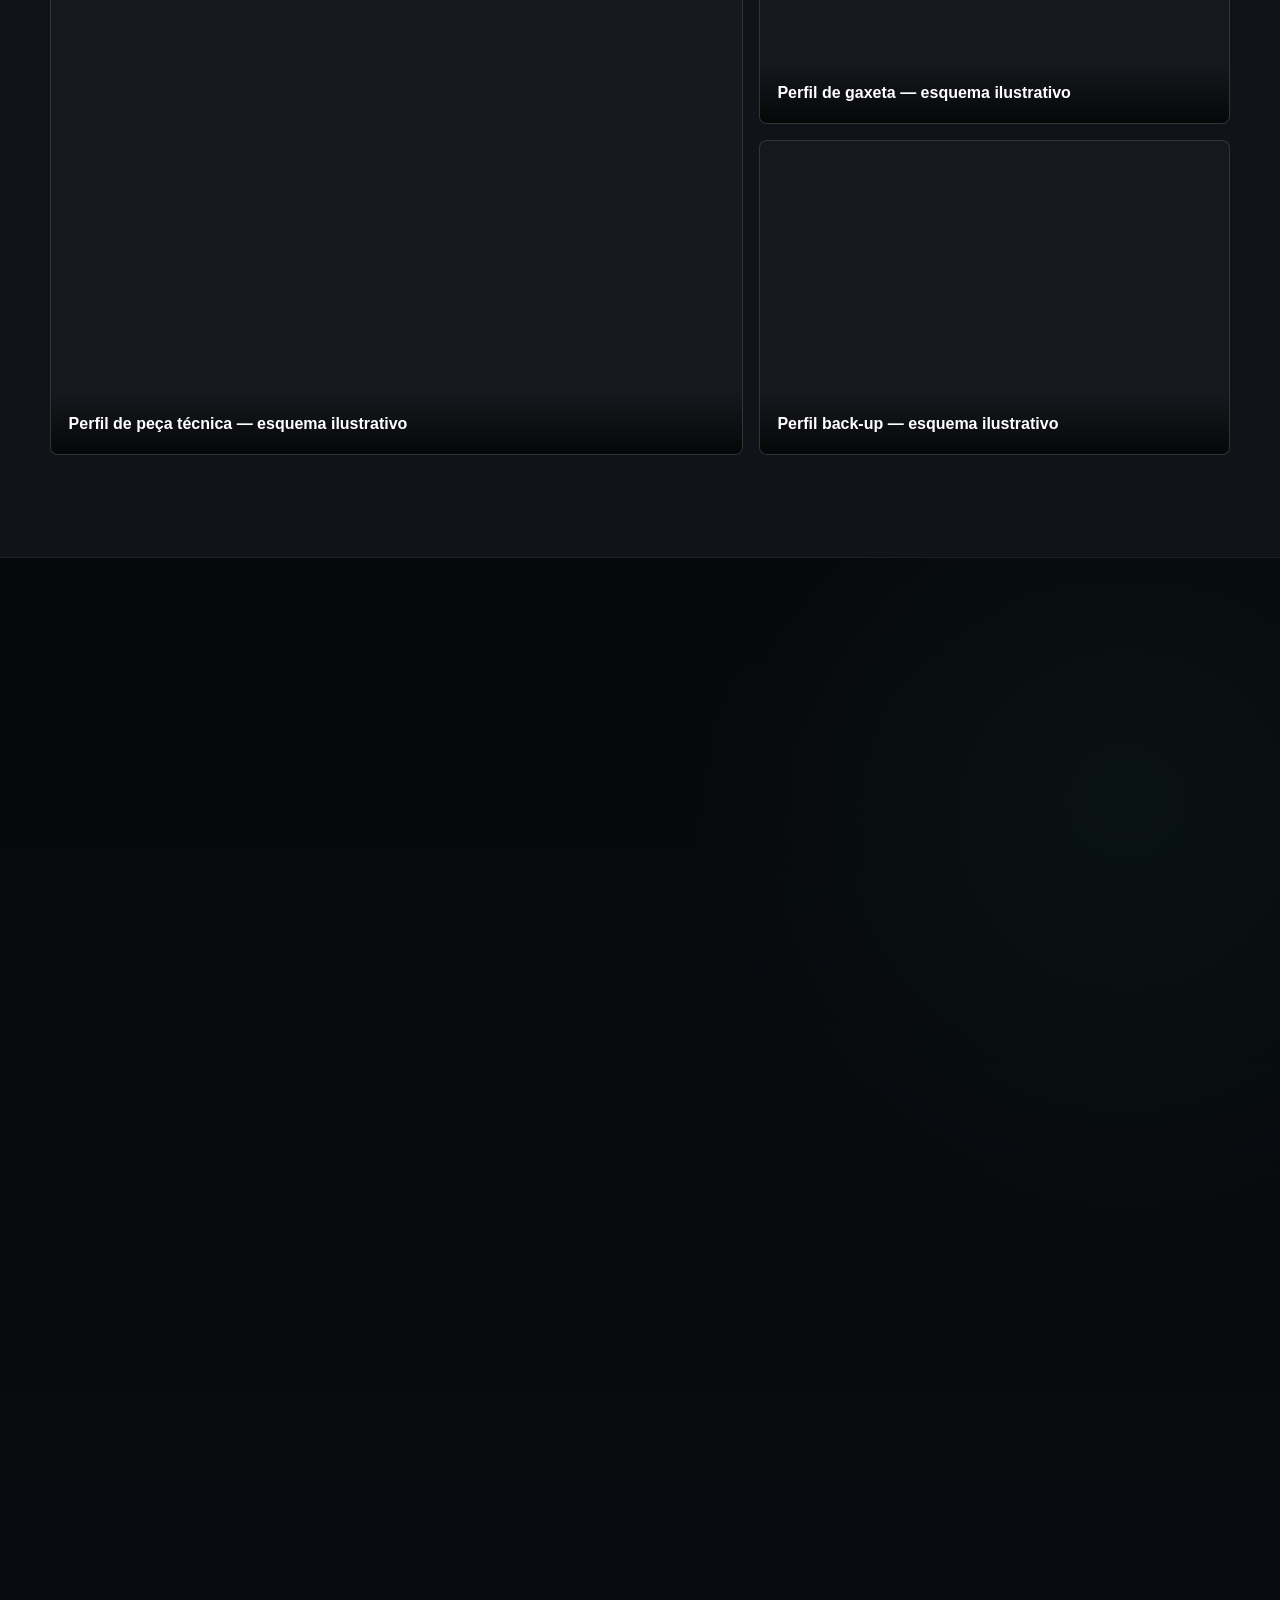
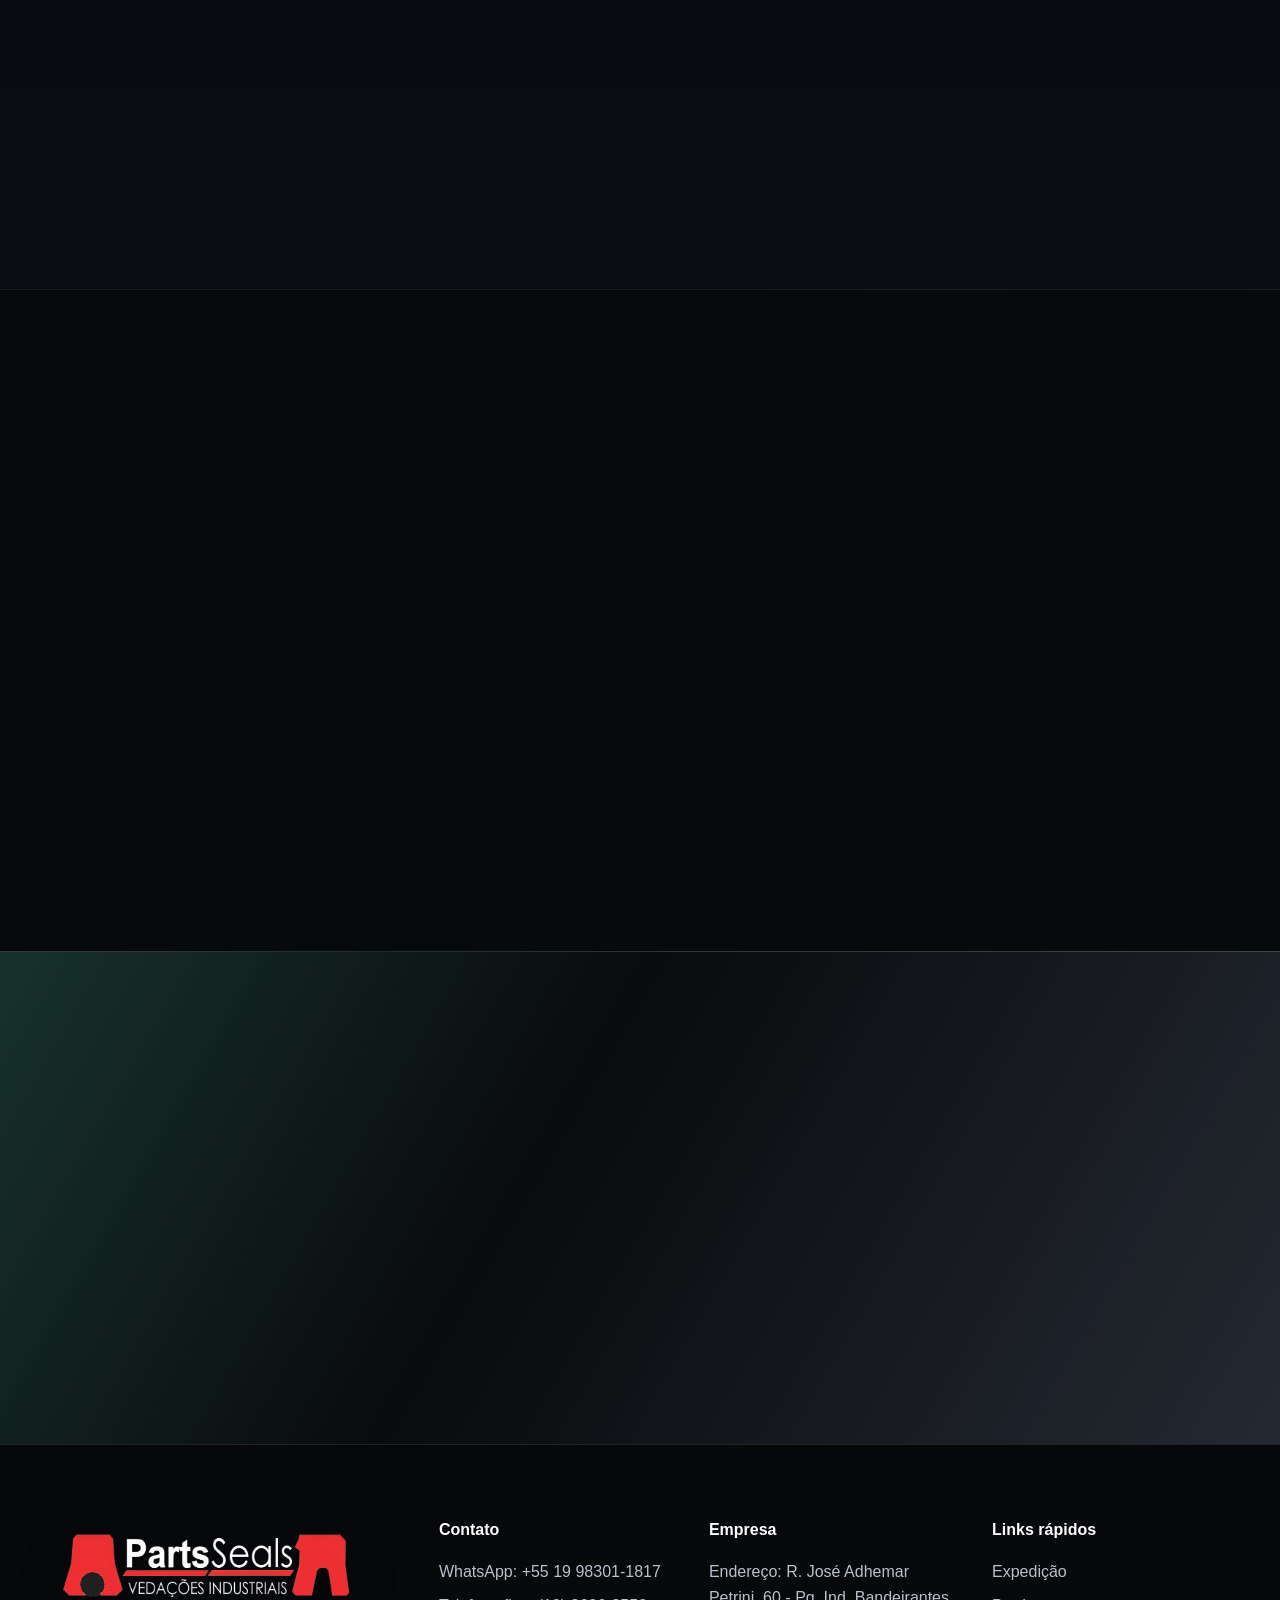
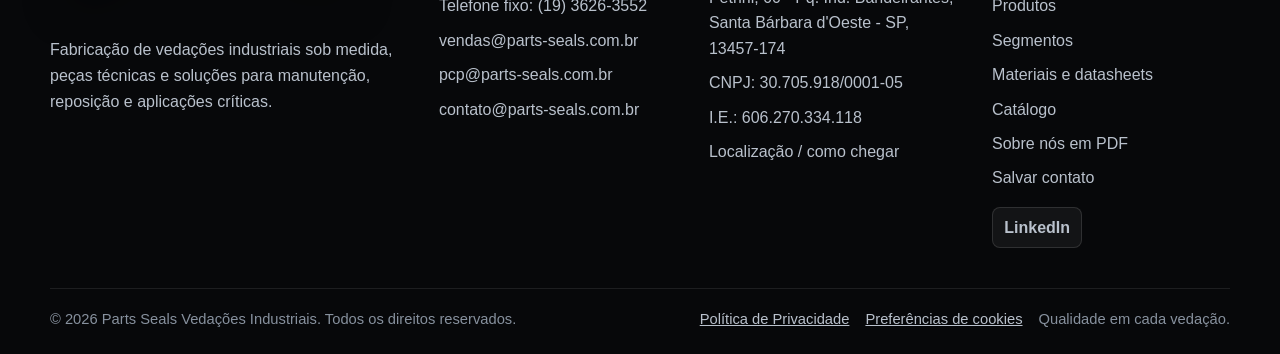
==== commit 86a767be: "Parts Seals: cobertura, Central Técnica e imagens revisadas" ====
--- a/index.html
+++ b/index.html
@@ -14,7 +14,7 @@
   <meta property="og:description" content="Vedações industriais sob medida para manutenção, reposição e aplicações técnicas críticas.">
   <meta property="og:type" content="website">
   <meta property="og:locale" content="pt_BR">
-  <meta property="og:image" content="https://parts-seals.com.br/assets/img/og-parts-seals.jpg">
+  <meta property="og:image" content="https://parts-seals.com.br/assets/img/og-parts-seals-real.jpg">
   <meta property="og:image:type" content="image/jpeg">
   <meta property="og:image:width" content="1200">
   <meta property="og:image:height" content="630">
@@ -24,7 +24,7 @@
   <meta name="twitter:card" content="summary_large_image">
   <meta name="twitter:title" content="Parts Seals Vedações Industriais | Vedações sob medida">
   <meta name="twitter:description" content="Parts Seals Vedações Industriais fabrica vedações industriais sob medida, peças técnicas, gaxetas, raspadores, anéis guia e soluções para manutenção industrial.">
-  <meta name="twitter:image" content="https://parts-seals.com.br/assets/img/og-parts-seals.jpg">
+  <meta name="twitter:image" content="https://parts-seals.com.br/assets/img/og-parts-seals-real.jpg">
   <link rel="canonical" href="https://parts-seals.com.br/">
   <meta property="og:url" content="https://parts-seals.com.br/">
   <title>Parts Seals Vedações Industriais | Vedações sob medida</title>
@@ -36,7 +36,7 @@
   <link rel="alternate" hreflang="en" href="https://parts-seals.com.br/en.html">
   <link rel="alternate" hreflang="es" href="https://parts-seals.com.br/es.html">
   <link rel="alternate" hreflang="x-default" href="https://parts-seals.com.br/">
-  <link rel="preload" as="image" href="assets/img/hero-industrial.webp" type="image/webp" fetchpriority="high">
+  <link rel="preload" as="image" href="assets/img/foto-usinagem-ilustrativa.jpg" type="image/jpeg" fetchpriority="high">
   <link rel="stylesheet" href="css/style.css">
   <script src="js/campaign.js"></script>
   <script src="js/consentimento.js" defer></script>
@@ -52,7 +52,7 @@
         "alternateName": "Parts Seals",
         "url": "https://parts-seals.com.br/",
         "logo": "https://parts-seals.com.br/assets/logo.png",
-        "image": "https://parts-seals.com.br/assets/img/og-parts-seals.jpg",
+        "image": "https://parts-seals.com.br/assets/img/og-parts-seals-real.jpg",
         "description": "Fabricação de vedações industriais sob medida, peças técnicas, gaxetas, raspadores, anéis guia e soluções para manutenção industrial.",
         "taxID": "30.705.918/0001-05",
         "telephone": "+55-19-3626-3552",
@@ -126,7 +126,7 @@
         "about": {
           "@id": "https://parts-seals.com.br/#organization"
         },
-        "primaryImageOfPage": "https://parts-seals.com.br/assets/img/og-parts-seals.jpg"
+        "primaryImageOfPage": "https://parts-seals.com.br/assets/img/og-parts-seals-real.jpg"
       },
       {
         "@type": "FAQPage",
@@ -304,7 +304,7 @@
   <main id="conteudo">
     <section class="hero-section" id="inicio" aria-labelledby="heroTitle">
       <div class="hero-media">
-        <img src="assets/img/hero-industrial.webp" alt="Peças técnicas de vedação industrial em bancada com paquímetro e desenho técnico" width="1800" height="960" decoding="async" fetchpriority="high">
+        <img src="assets/img/foto-usinagem-ilustrativa.jpg" alt="Fotografia ilustrativa de usinagem. Não retrata as instalações da Parts Seals." width="1800" height="1656" decoding="async" fetchpriority="high">
       </div>
       <div class="container hero-content">
         <div class="hero-copy reveal">
@@ -321,6 +321,7 @@
               Enviar desenho técnico
             </a>
           </div>
+          <p class="image-note image-note--hero">Fotografia ilustrativa de usinagem. Não retrata as instalações da Parts Seals.</p>
           <div class="hero-badges" role="group" aria-label="Diferenciais rápidos">
             <span><svg aria-hidden="true"><use href="#icon-check"></use></svg> Fabricação sob medida</span>
             <span><svg aria-hidden="true"><use href="#icon-ruler"></use></svg> Atendimento técnico</span>
@@ -355,6 +356,21 @@
       </div>
     </section>
 
+    <section class="section cobertura" id="brasil" aria-labelledby="coberturaTitulo">
+      <div class="container">
+        <div class="section-header"><p class="eyebrow">Atendimento</p><h2 id="coberturaTitulo">Parts Seals pelo Brasil</h2>
+          <p>Conheça os estados com atendimento já comprovado. Solicitações de outras regiões são avaliadas pelo nosso comercial.</p></div>
+        <div data-cobertura aria-busy="true"><p role="status">Carregando mapa…</p></div>
+      </div>
+    </section>
+
+    <section class="section" id="qualidade" aria-labelledby="qualidadeTitulo">
+      <div class="container"><div class="section-header"><p class="eyebrow">Orientação técnica</p>
+        <h2 id="qualidadeTitulo">Qualidade e controle começam pela informação correta.</h2>
+        <p>Para analisar a aplicação, envie desenho ou amostra e informe medidas, fluido, temperatura, pressão e movimento quando disponíveis. A definição técnica final precisa considerar as condições reais de uso.</p></div>
+        <a class="btn btn-secondary" href="#contato">Falar com o atendimento</a></div>
+    </section>
+
     <section class="section section-deep" id="solucoes" aria-labelledby="solutionsTitle">
       <div class="container">
         <div class="section-header reveal">
@@ -394,9 +410,10 @@
           <h2 id="productsTitle">Vedações para hidráulica, pneumática e manutenção industrial.</h2>
           <p>Peças fabricadas com atenção dimensional para aplicações que pedem confiabilidade, repetibilidade e resposta rápida.</p>
         </div>
+        <p class="product-illustration-note">Perfis esquemáticos, sem escala. A geometria final depende da aplicação.</p>
         <div class="products-grid">
           <article class="product-card reveal">
-            <img src="assets/img/seals-components.webp" alt="Conjunto de gaxetas e anéis técnicos em bancada" width="1400" height="933" loading="lazy" decoding="async">
+            <img src="assets/img/perfis/perfil-gaxeta.png" alt="Esquema ilustrativo de gaxeta" width="1400" height="933" loading="lazy" decoding="async">
             <div>
               <h3>Gaxetas</h3>
               <p>Perfis de vedação para sistemas com movimento e exigência de estabilidade.</p>
@@ -404,7 +421,7 @@
             </div>
           </article>
           <article class="product-card reveal">
-            <img src="assets/img/manufacturing-gallery.webp" alt="Raspadores e perfis técnicos próximos a máquina CNC" width="1400" height="933" loading="lazy" decoding="async">
+            <img src="assets/img/perfis/perfil-raspador.png" alt="Esquema ilustrativo de raspador" width="1400" height="933" loading="lazy" decoding="async">
             <div>
               <h3>Raspadores</h3>
               <p>Componentes para proteção contra contaminantes e aumento da vida útil do conjunto.</p>
@@ -412,7 +429,7 @@
             </div>
           </article>
           <article class="product-card reveal">
-            <img src="assets/img/product-aneis-guia.webp" alt="Anéis guia em bronze, polímero e nylon sobre bancada técnica" width="1400" height="933" loading="lazy" decoding="async">
+            <img src="assets/img/perfis/perfil-anel-guia.png" alt="Esquema ilustrativo de anel guia" width="1400" height="933" loading="lazy" decoding="async">
             <div>
               <h3>Anéis guia</h3>
               <p>Guias para estabilidade, alinhamento e redução de atrito em conjuntos móveis.</p>
@@ -420,7 +437,7 @@
             </div>
           </article>
           <article class="product-card reveal">
-            <img src="assets/img/product-dp-dh.webp" alt="Perfis DP e DH usinados em PTFE com bronze, PTFE e poliuretano" width="1536" height="1024" loading="lazy" decoding="async">
+            <img src="assets/img/perfis/perfil-dp-dh.png" alt="Esquema ilustrativo de perfil DP e DH" width="1400" height="933" loading="lazy" decoding="async">
             <div>
               <h3>DP e DH</h3>
               <p>Perfis usinados em PTFE com bronze, poliuretano e outros materiais para diferentes condições de trabalho.</p>
@@ -428,7 +445,7 @@
             </div>
           </article>
           <article class="product-card reveal">
-            <img src="assets/img/product-backup-padroes.webp" alt="Arruelas e anéis back-up padrões em PTFE puro" width="1536" height="1024" loading="lazy" decoding="async">
+            <img src="assets/img/perfis/perfil-backup.png" alt="Esquema ilustrativo de peça back-up" width="1400" height="933" loading="lazy" decoding="async">
             <div>
               <h3>Peças back-up padrões</h3>
               <p>Arruelas e anéis de apoio em PTFE puro para proteção e estabilidade do conjunto de vedação.</p>
@@ -436,7 +453,7 @@
             </div>
           </article>
           <article class="product-card reveal">
-            <img src="assets/img/product-gaxetas-compactas.webp" alt="Gaxetas compactas em poliuretano e polímeros de engenharia" width="1536" height="1024" loading="lazy" decoding="async">
+            <img src="assets/img/perfis/perfil-compacta.png" alt="Esquema ilustrativo de gaxeta compacta" width="1400" height="933" loading="lazy" decoding="async">
             <div>
               <h3>Gaxetas compactas</h3>
               <p>Conjuntos compactos de vedação para aplicações que exigem alto desempenho em pouco espaço.</p>
@@ -444,7 +461,7 @@
             </div>
           </article>
           <article class="product-card reveal">
-            <img src="assets/img/product-pecas-tecnicas.webp" alt="Peças técnicas sob medida em polímero usinado sobre bancada industrial" width="1400" height="933" loading="lazy" decoding="async">
+            <img src="assets/img/perfis/perfil-peca-tecnica.png" alt="Esquema ilustrativo de peça técnica sob medida" width="1400" height="933" loading="lazy" decoding="async">
             <div>
               <h3>Peças técnicas sob medida</h3>
               <p>Perfis especiais, buchas, anéis e componentes conforme necessidade da aplicação.</p>
@@ -452,7 +469,7 @@
             </div>
           </article>
           <article class="product-card reveal">
-            <img src="assets/img/product-amostra-desenho.webp" alt="Amostra desgastada e nova peça de vedação sobre desenho técnico" width="1400" height="933" loading="lazy" decoding="async">
+            <img src="assets/img/perfis/perfil-amostra.png" alt="Esquema ilustrativo de desenvolvimento por amostra" width="1400" height="933" loading="lazy" decoding="async">
             <div>
               <h3>Desenvolvimento por amostra ou desenho</h3>
               <p>Recebemos referência física, foto, medidas ou desenho para orientar o orçamento.</p>
@@ -506,7 +523,8 @@
           </a>
         </div>
         <figure class="consult-image reveal">
-          <img src="assets/img/technical-analysis.webp" alt="Análise técnica de vedação com paquímetro e desenho industrial" width="1400" height="788" loading="lazy" decoding="async">
+          <img src="assets/img/foto-medicao-ilustrativa.jpg" alt="Fotografia ilustrativa de medição; não retrata a equipe da Parts Seals." width="1200" height="2133" loading="lazy" decoding="async">
+          <figcaption class="image-note image-note--consult">Fotografia ilustrativa de medição; não retrata a equipe da Parts Seals.</figcaption>
         </figure>
       </div>
     </section>
@@ -593,21 +611,21 @@
     <section class="section section-gallery" aria-labelledby="galleryTitle">
       <div class="container">
         <div class="section-header reveal">
-          <p class="eyebrow">Galeria de peças</p>
-          <h2 id="galleryTitle">Visual técnico, limpo e focado no que importa: a peça.</h2>
+          <p class="eyebrow">Perfis técnicos</p>
+          <h2 id="galleryTitle">Geometrias em destaque, apresentadas sem escala.</h2>
         </div>
         <div class="gallery-grid">
           <figure class="gallery-item gallery-large reveal">
-            <img src="assets/img/manufacturing-gallery.webp" alt="Vedações e perfis industriais em bancada com máquina CNC ao fundo" width="1400" height="933" loading="lazy" decoding="async">
-            <figcaption>Peças sob medida e perfis especiais</figcaption>
+            <img src="assets/img/perfis/perfil-peca-tecnica.png" alt="Perfil de peça técnica — esquema ilustrativo" width="1400" height="933" loading="lazy" decoding="async">
+            <figcaption>Perfil de peça técnica — esquema ilustrativo</figcaption>
           </figure>
           <figure class="gallery-item reveal">
-            <img src="assets/img/seals-components.webp" alt="Conjunto de anéis, raspadores e gaxetas em foto macro" width="1400" height="933" loading="lazy" decoding="async">
-            <figcaption>Gaxetas, anéis e raspadores</figcaption>
+            <img src="assets/img/perfis/perfil-gaxeta.png" alt="Perfil de gaxeta — esquema ilustrativo" width="1400" height="933" loading="lazy" decoding="async">
+            <figcaption>Perfil de gaxeta — esquema ilustrativo</figcaption>
           </figure>
           <figure class="gallery-item reveal">
-            <img src="assets/img/technical-analysis.webp" alt="Vedação em medição dimensional com paquímetro" width="1400" height="788" loading="lazy" decoding="async">
-            <figcaption>Análise por desenho ou amostra</figcaption>
+            <img src="assets/img/perfis/perfil-backup.png" alt="Perfil back-up — esquema ilustrativo" width="1400" height="933" loading="lazy" decoding="async">
+            <figcaption>Perfil back-up — esquema ilustrativo</figcaption>
           </figure>
         </div>
       </div>
@@ -782,5 +800,6 @@
   </a>
 
   <script src="js/script.js"></script>
+  <script src="js/cobertura.js" defer></script>
 </body>
 </html>
--- a/css/style.css
+++ b/css/style.css
@@ -356,6 +356,27 @@
   object-position: center right;
 }
 
+.image-note {
+  color: #f5f7fa;
+  font-size: 0.72rem;
+  line-height: 1.35;
+  letter-spacing: 0.01em;
+  background: rgba(8, 10, 14, 0.76);
+  border: 1px solid rgba(255, 255, 255, 0.18);
+  border-radius: 4px;
+  padding: 0.42rem 0.6rem;
+}
+
+.image-note--hero {
+  display: inline-block;
+  max-width: 550px;
+  margin: 1rem 0 0;
+}
+
+.image-note--hero + .hero-badges {
+  margin-top: 0.75rem;
+}
+
 .hero-media::after {
   content: "";
   position: absolute;
@@ -748,6 +769,12 @@
   object-fit: cover;
   background: var(--surface-2);
   border-bottom: 1px solid var(--line);
+}
+
+.product-illustration-note {
+  margin: -0.2rem 0 1rem;
+  color: var(--muted);
+  font-size: 0.84rem;
 }
 
 .product-card:nth-child(3n) img {
@@ -1147,8 +1174,18 @@
 
 .consult-image img {
   width: 100%;
-  min-height: 420px;
+  height: clamp(360px, 35vw, 520px);
   object-fit: cover;
+  object-position: center 43%;
+}
+
+.image-note--consult {
+  position: absolute;
+  right: 0.8rem;
+  bottom: 0.8rem;
+  left: 0.8rem;
+  width: fit-content;
+  max-width: calc(100% - 1.6rem);
 }
 
 .materials-grid {
@@ -1841,6 +1878,13 @@
   transform: translateY(0);
 }
 
+.js .product-card.reveal,
+.js .consult-image.reveal,
+.js .gallery-item.reveal {
+  opacity: 1;
+  transform: none;
+}
+
 @media (max-width: 1120px) {
   .feature-grid,
   .products-grid {
@@ -2547,3 +2591,29 @@
   text-decoration: underline;
   cursor: pointer;
 }
+/* Cobertura nacional: mesma paleta e largura do restante da home. */
+.stats-grid--cobertura { grid-template-columns: repeat(auto-fit, minmax(min(180px, 100%), 1fr)); }
+.cobertura { border-block: 1px solid var(--line); }
+.cobertura .section-header { max-width: 750px; }
+.cobertura [data-cobertura] { display: grid; gap: 16px; }
+.cobertura-barra { display: flex; align-items: center; justify-content: space-between; flex-wrap: wrap; gap: 12px; }
+.cobertura-barra [role="group"], .cobertura [data-regioes] { display: flex; flex-wrap: wrap; gap: 8px; }
+.cobertura button { cursor: pointer; color: var(--text); background: var(--surface-2); border: 1px solid var(--line-strong); border-radius: var(--radius); padding: 8px 12px; }
+.cobertura button[aria-pressed="true"], .cobertura button.selecionado { border-color: var(--accent-bright); background: rgba(var(--accent-rgb), .18); }
+.cobertura button:focus-visible, .cobertura-estado:focus-visible { outline: 3px solid var(--accent-light); outline-offset: 2px; }
+.cobertura-layout { display: grid; grid-template-columns: minmax(0, 1.4fr) minmax(260px, .8fr); gap: 24px; align-items: start; }
+.cobertura-mapa { min-width: 0; border: 1px solid var(--line); border-radius: 14px; background: var(--bg-2); padding: 12px; }
+.cobertura-mapa svg { width: 100%; height: auto; }
+.cobertura-estado { fill: var(--surface-3); stroke: var(--muted-2); stroke-width: 1.1; cursor: pointer; transition: fill .15s ease; }
+.cobertura-estado.atendido { fill: var(--red); stroke: var(--accent-light); }
+.cobertura-estado:hover, .cobertura-estado.selecionado { fill: var(--accent-bright); stroke: var(--text); stroke-width: 2; }
+.cobertura-painel { display: grid; gap: 12px; min-width: 0; }
+.cobertura-painel [data-detalhe] { min-height: 88px; padding: 16px; border: 1px solid var(--line-strong); border-radius: var(--radius); background: var(--surface); }
+.cobertura-painel [data-detalhe] strong { font-size: 1.1rem; }
+.cobertura-painel input { width: 100%; min-height: 44px; color: var(--text); background: var(--surface); border: 1px solid var(--line-strong); border-radius: var(--radius); padding: 8px 12px; font: inherit; }
+.cobertura-lista { display: grid; gap: 5px; max-height: 260px; overflow-y: auto; }
+.cobertura-lista button { text-align: left; min-height: 42px; }
+.cobertura-legenda, .cobertura small { color: var(--muted); }
+.cobertura [data-regioes][hidden] { display: none; }
+@media (max-width: 760px) { .cobertura-layout { grid-template-columns: 1fr; } .cobertura-mapa { max-width: 600px; width: 100%; margin-inline: auto; } }
+@media (prefers-reduced-motion: reduce) { .cobertura-estado { transition: none; } }
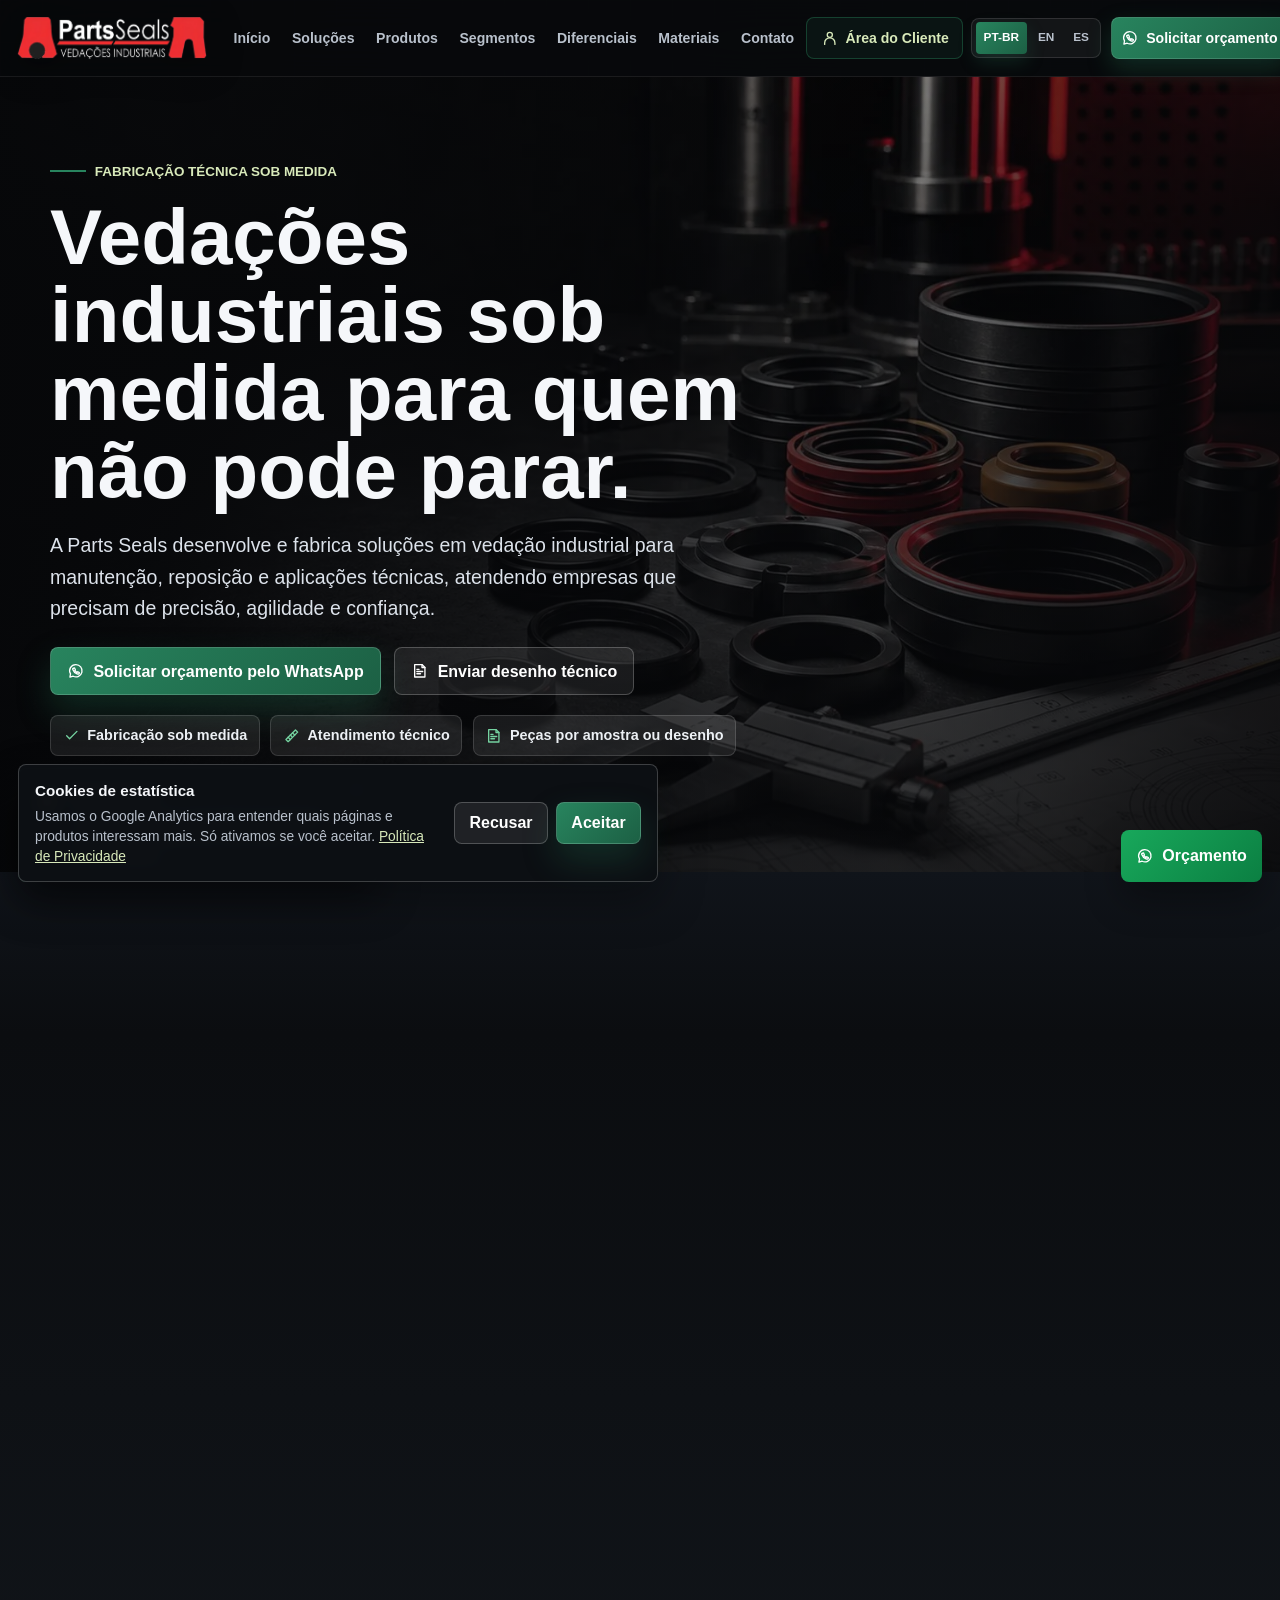
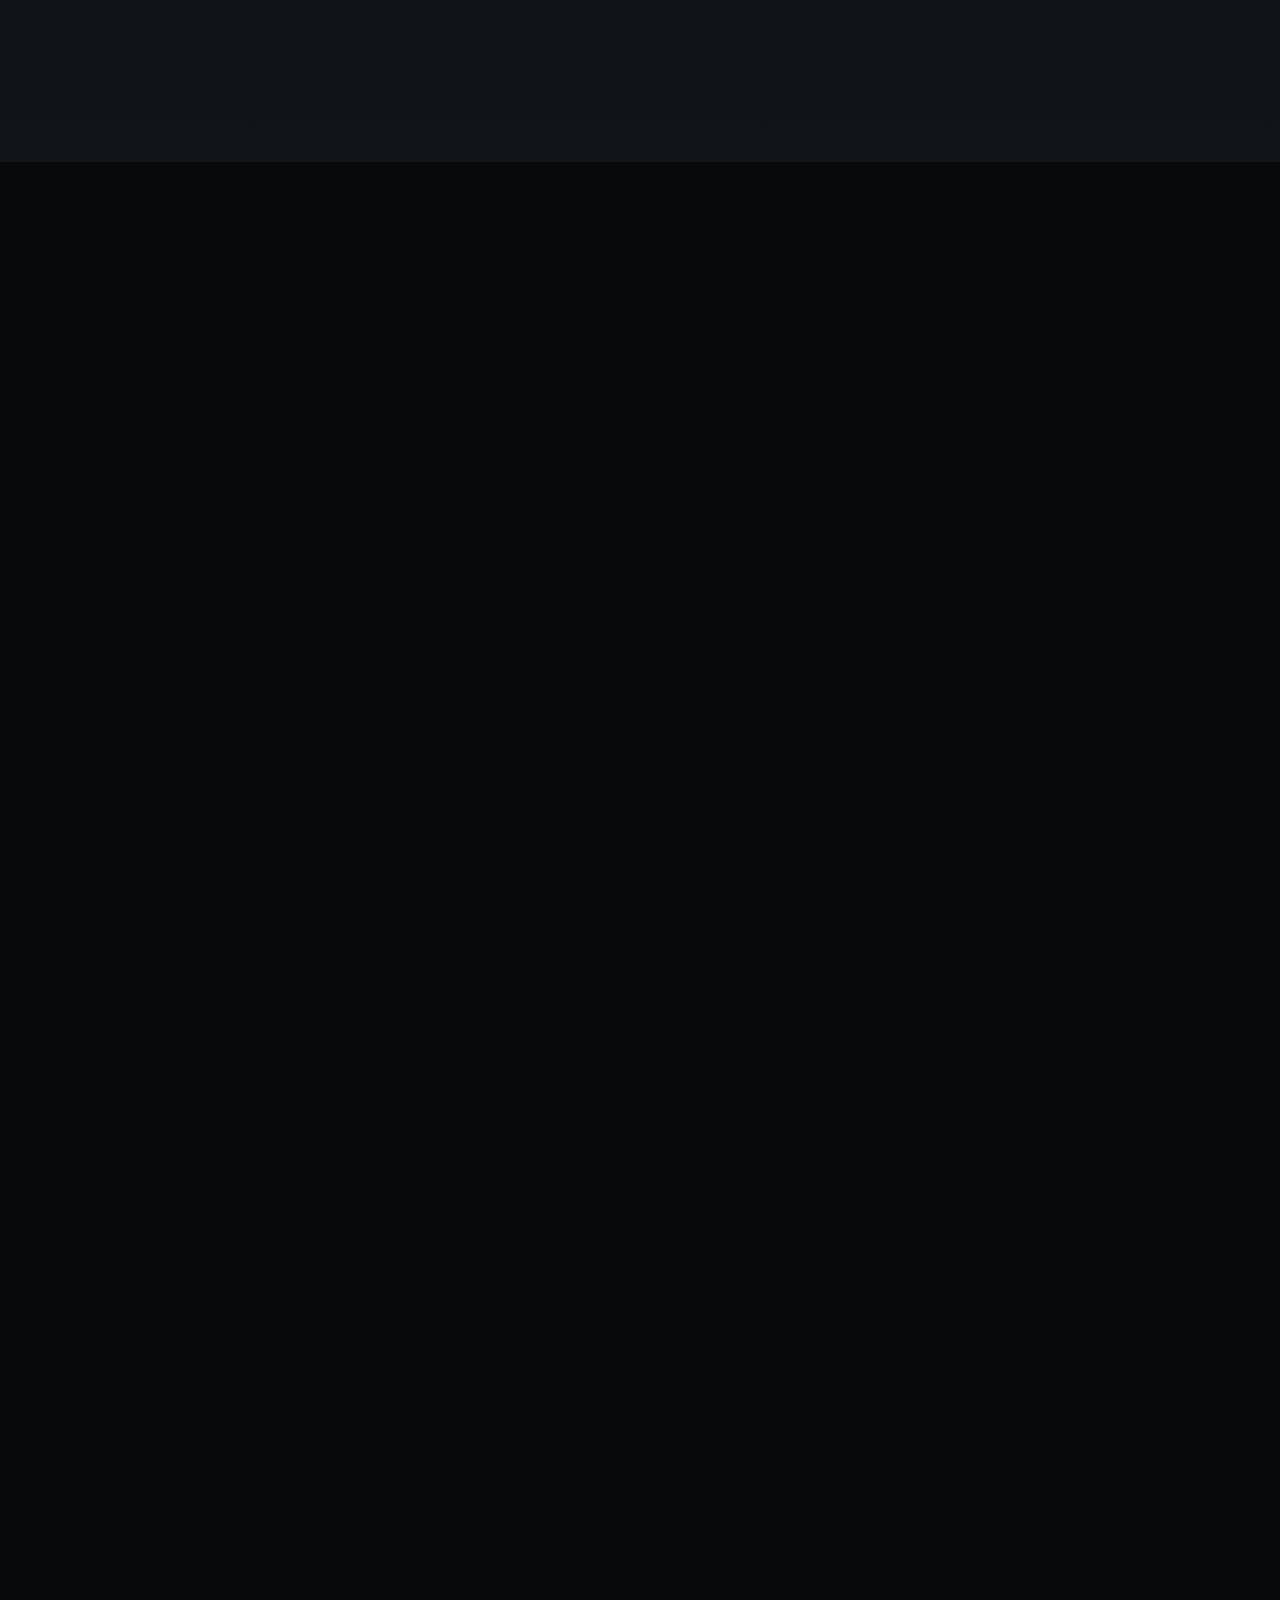
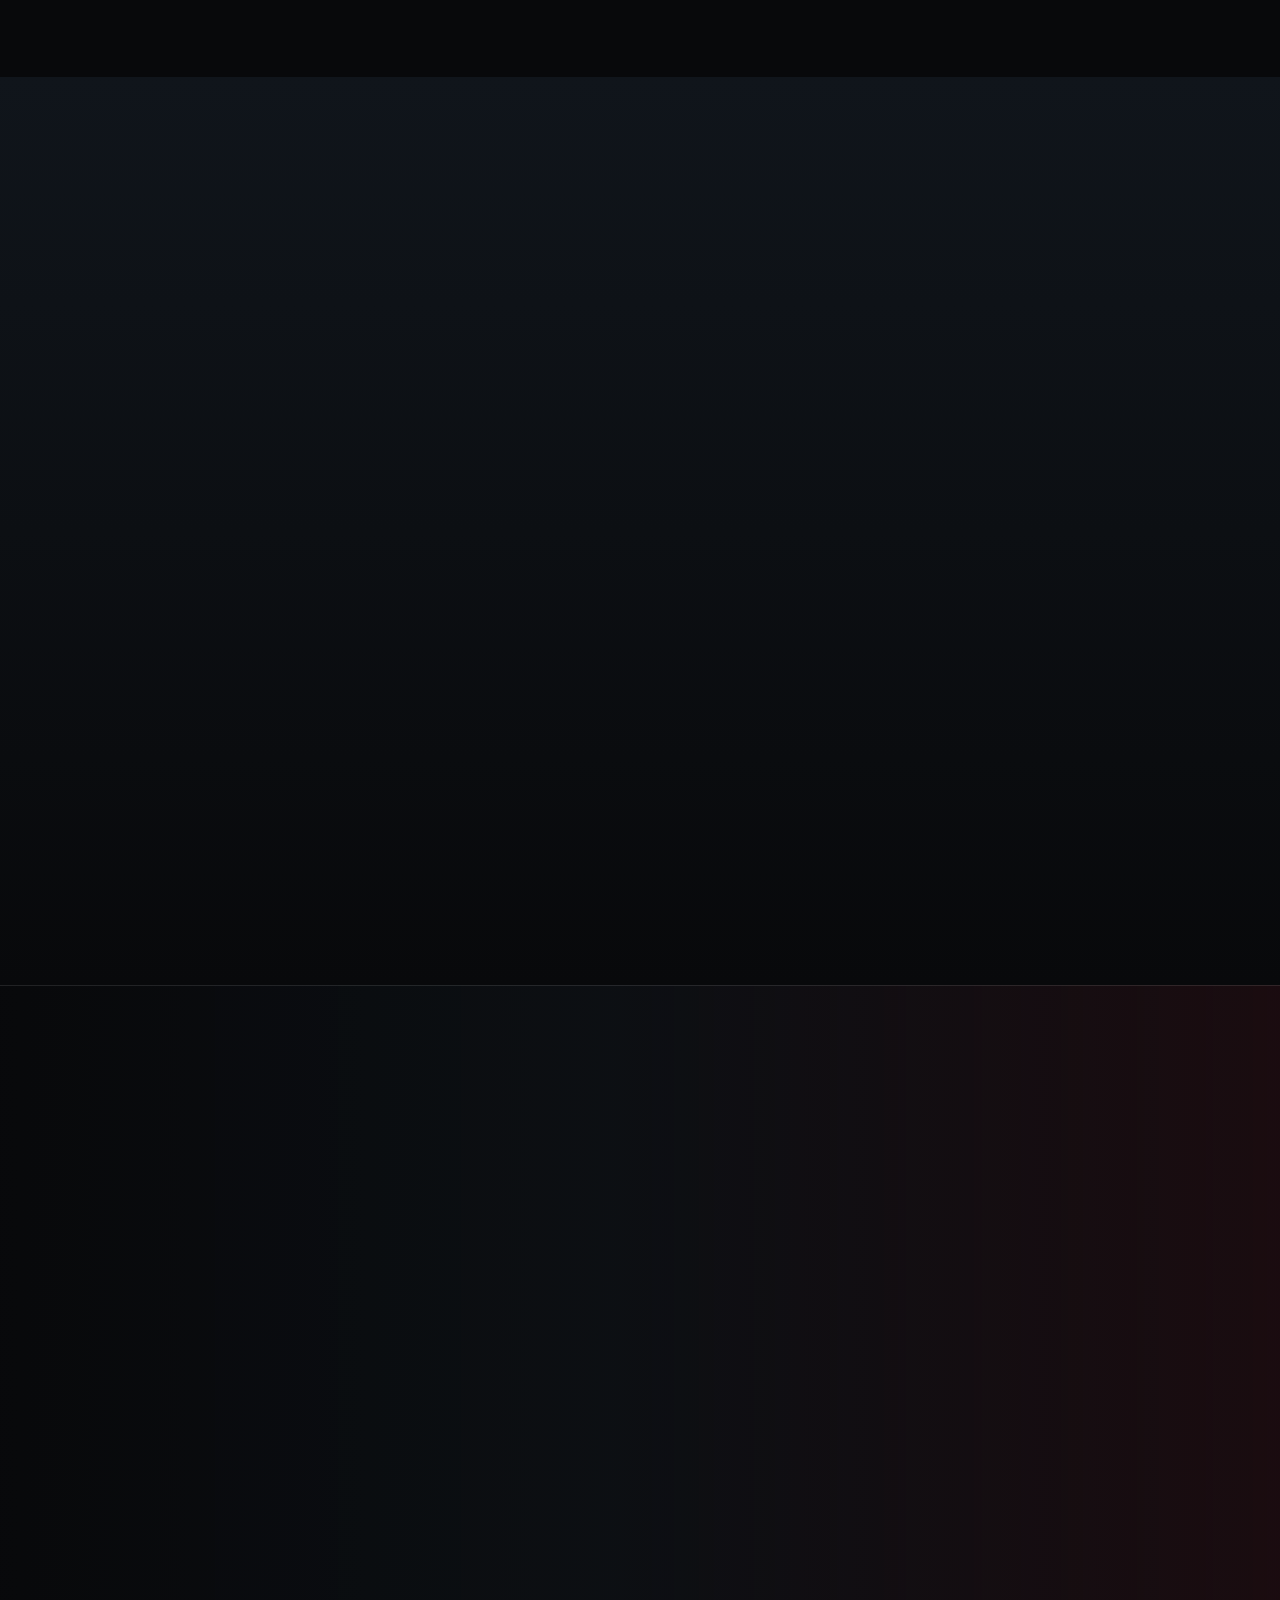
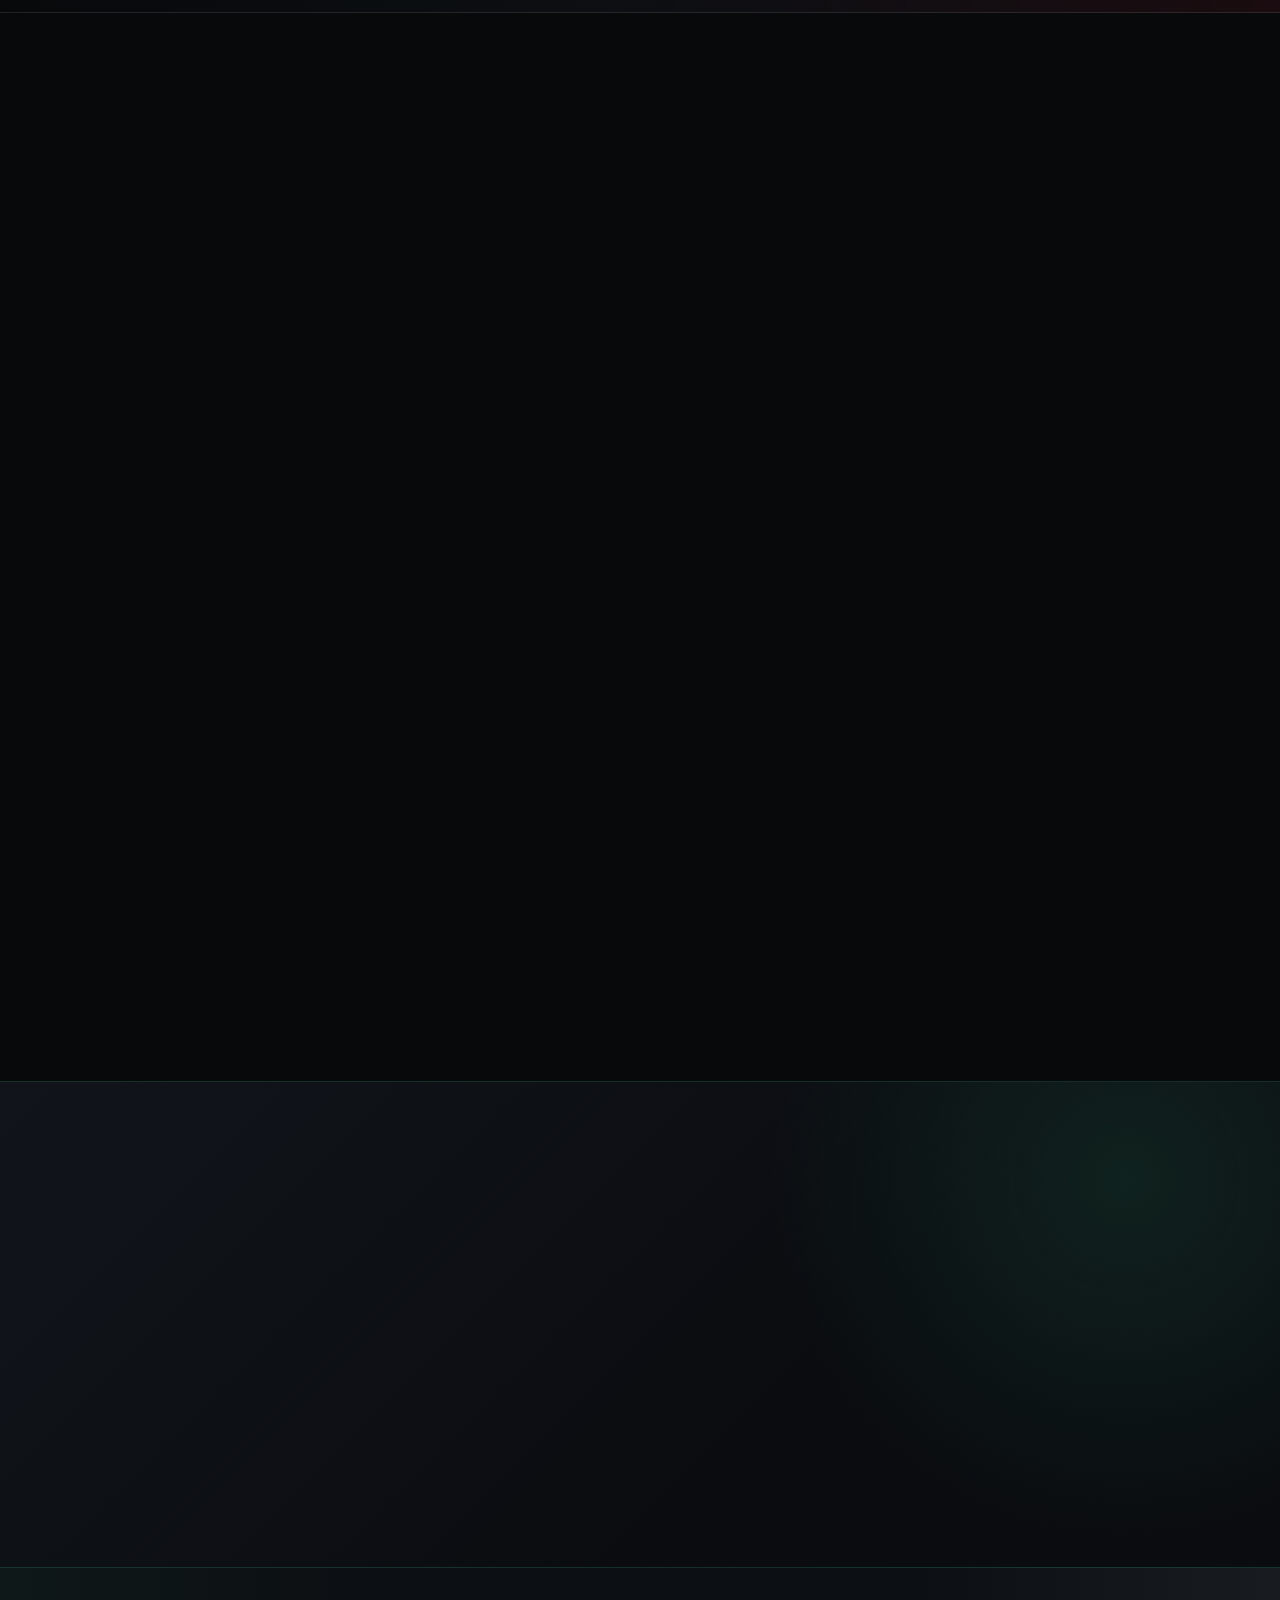
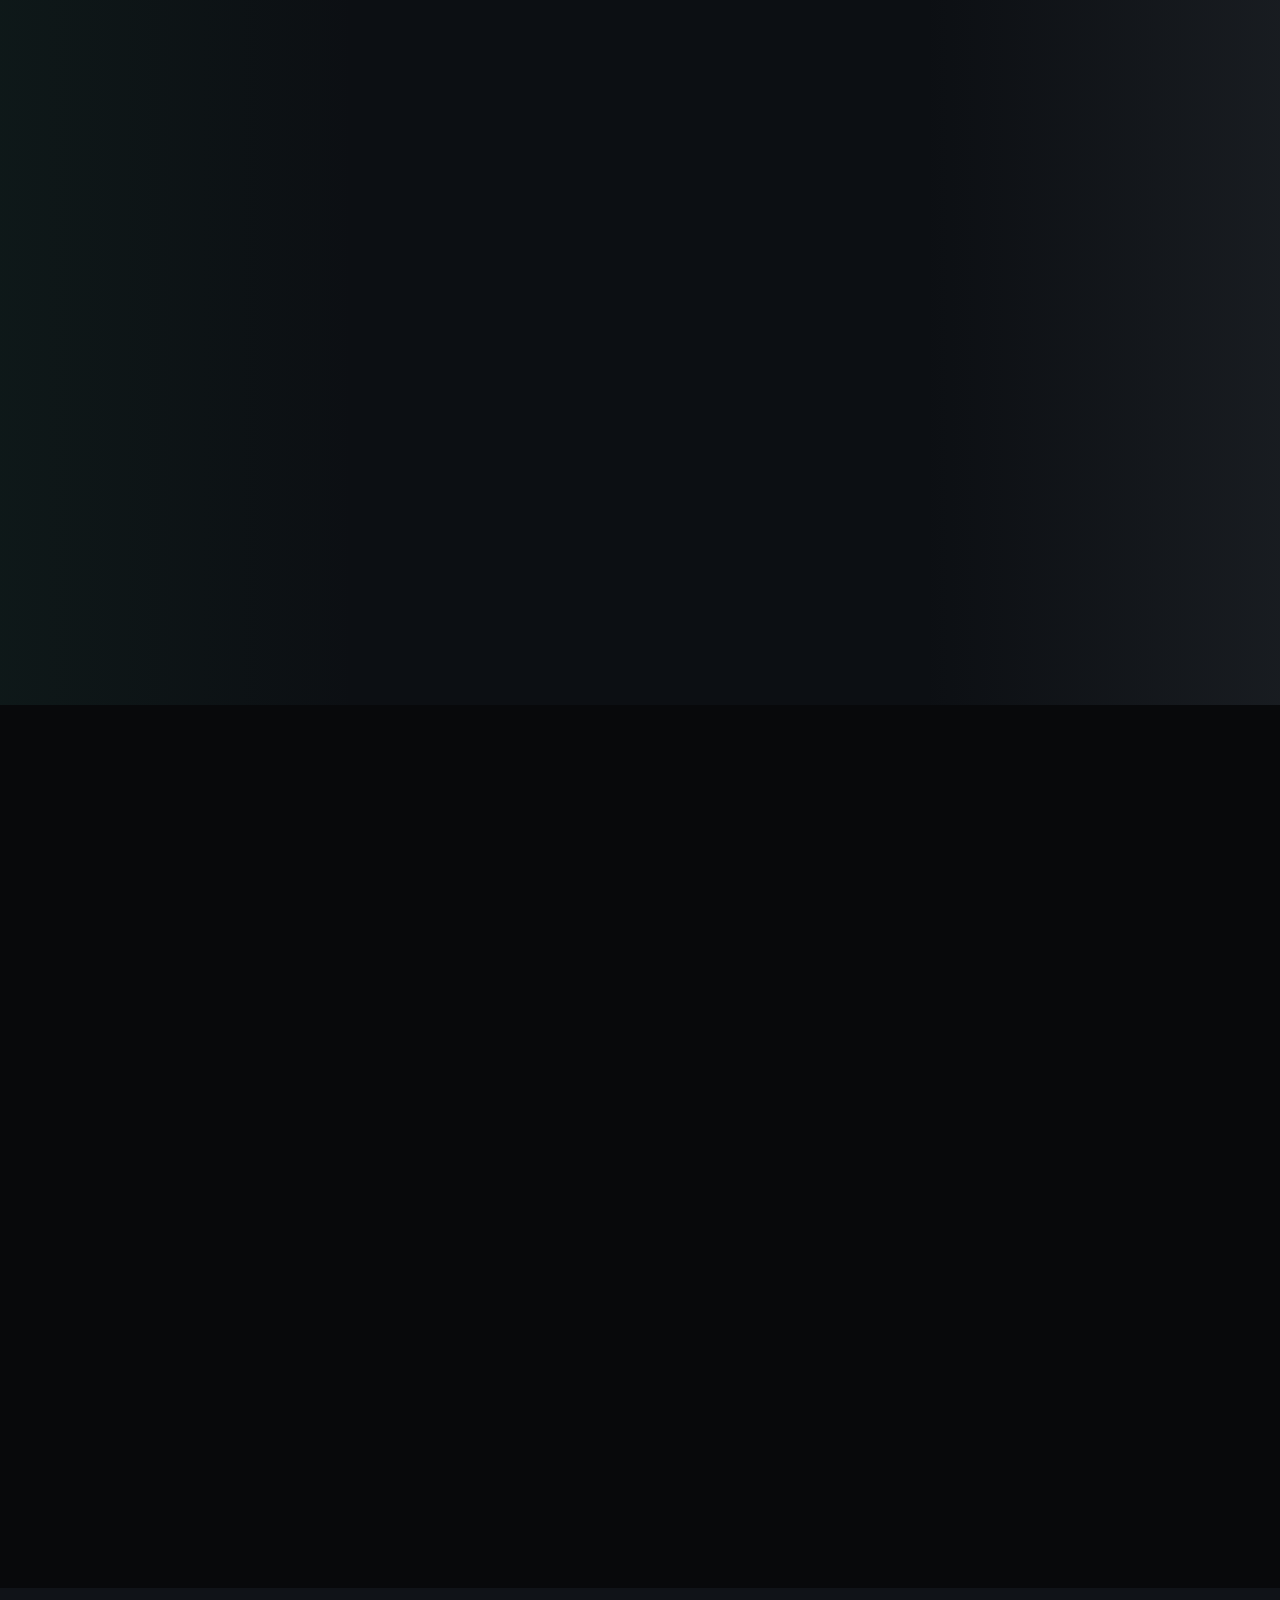
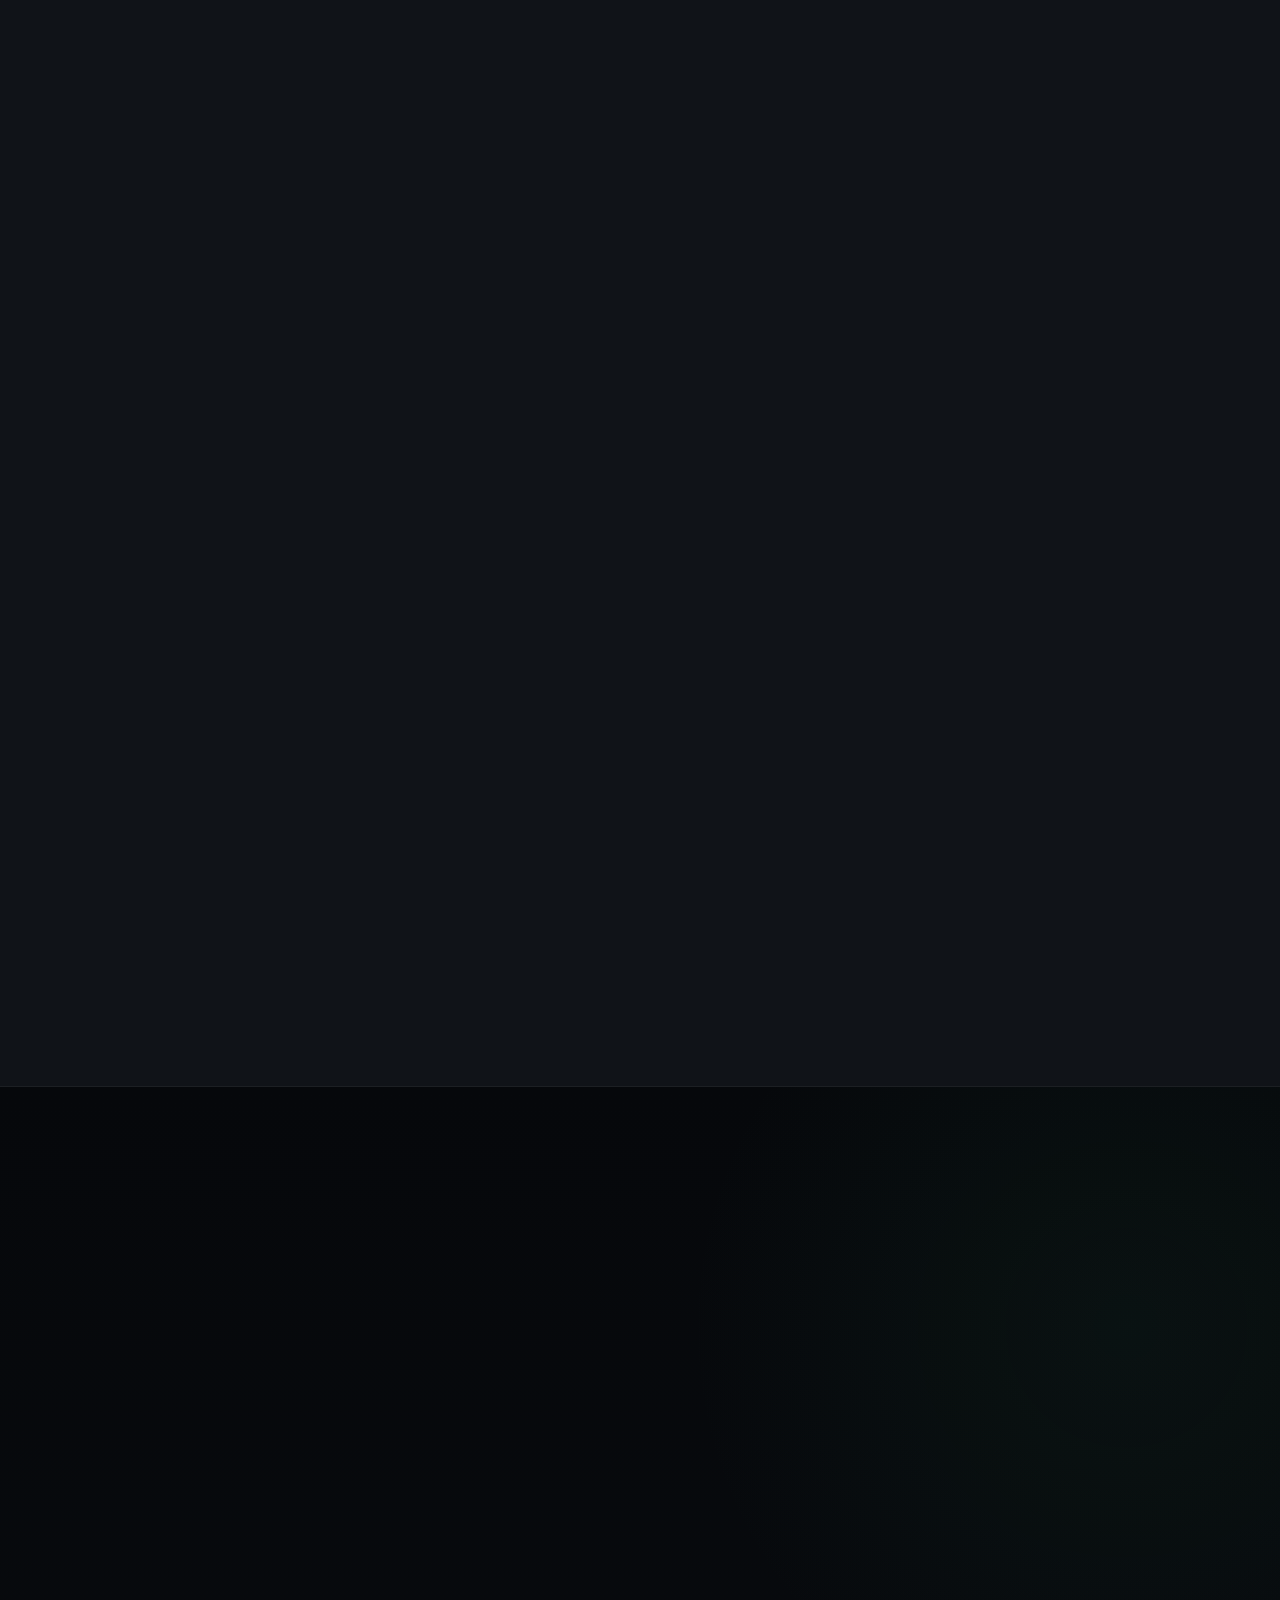
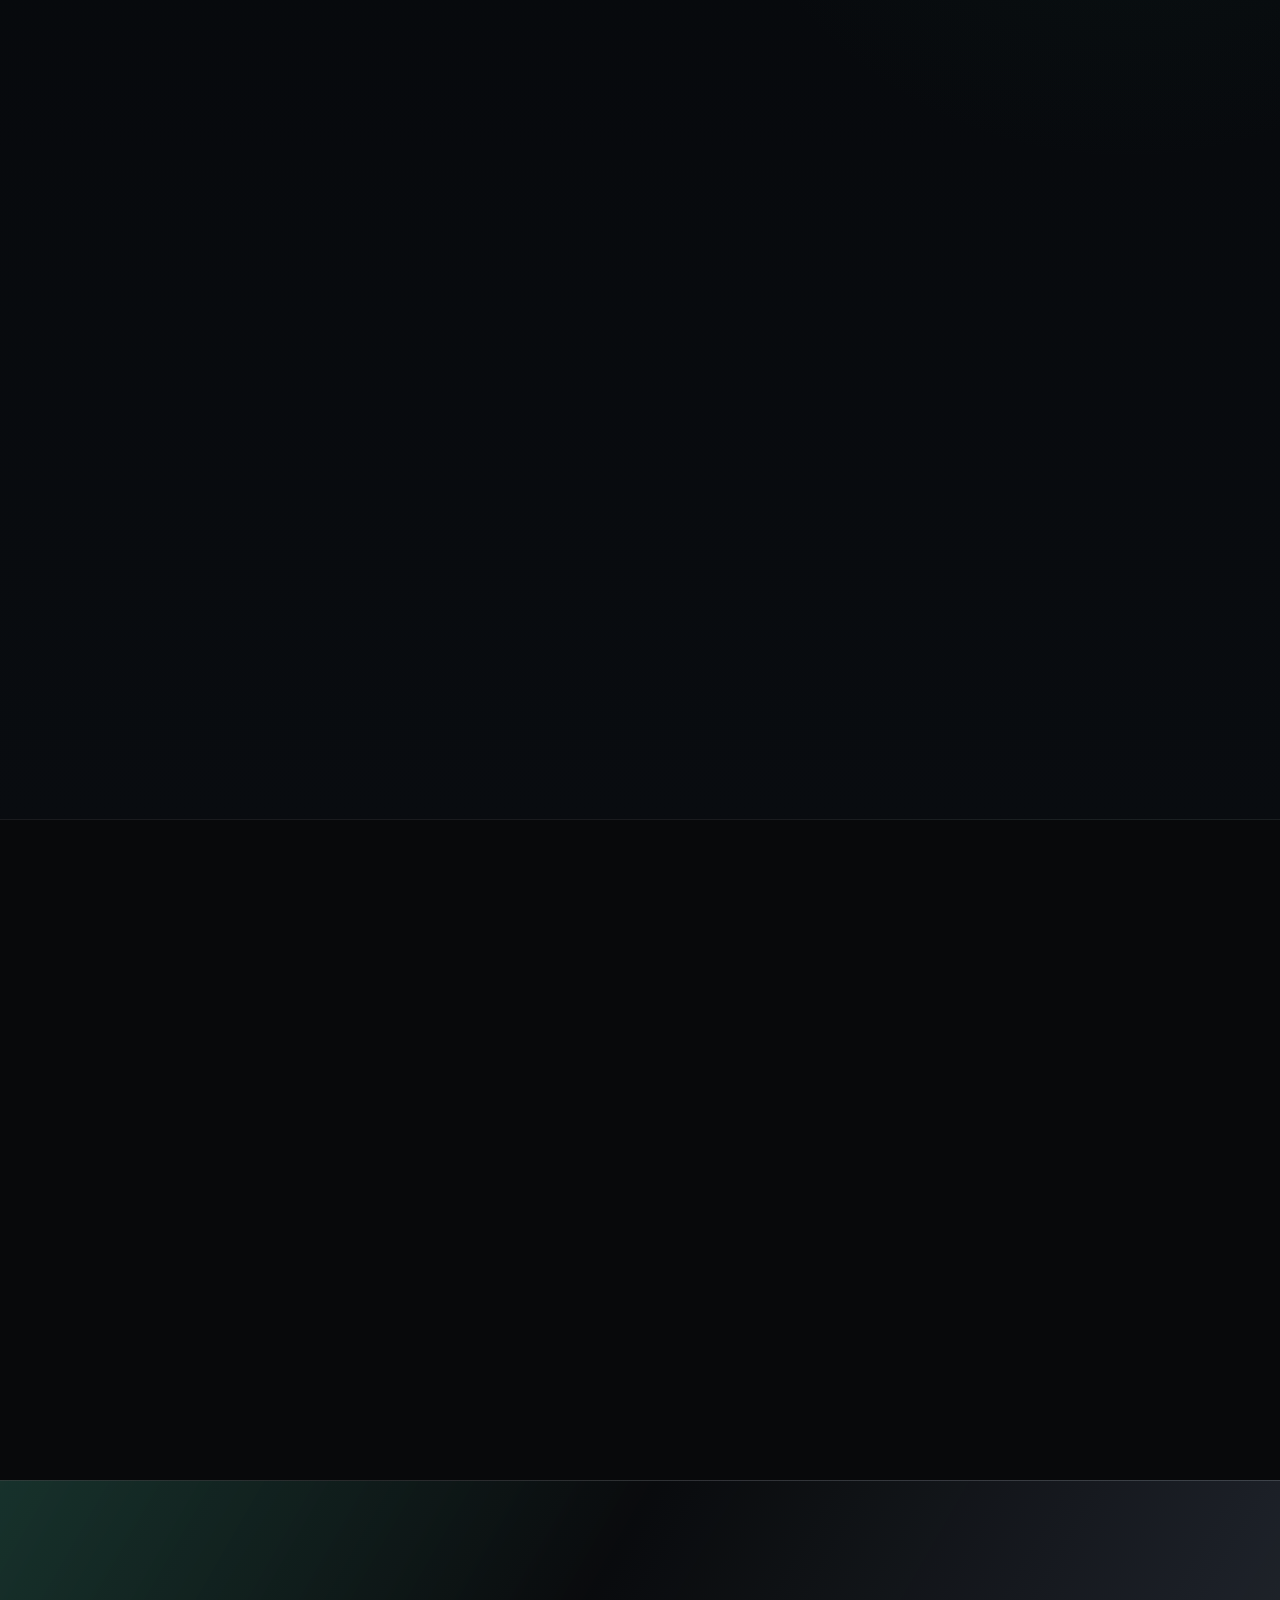
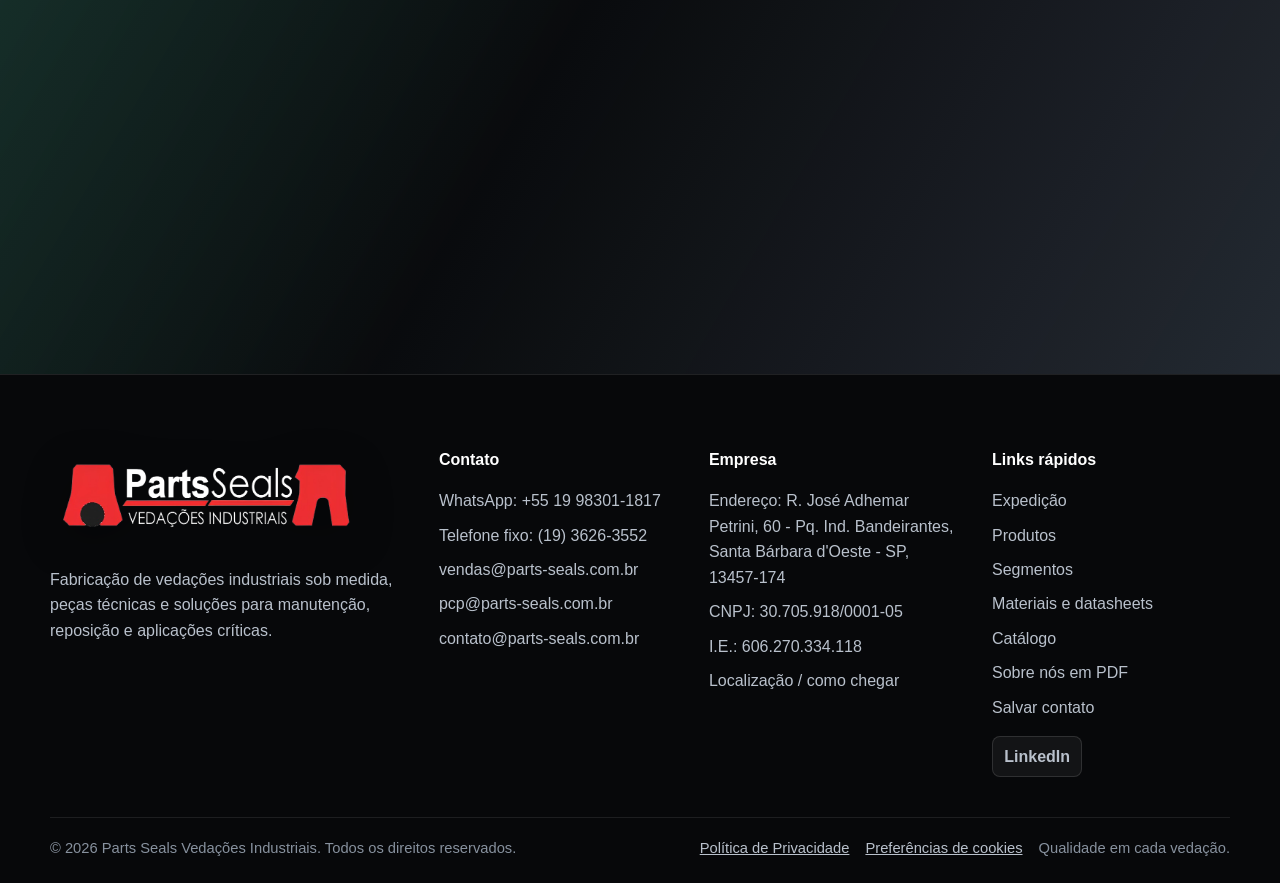
==== commit 42a8a249: "Restaura site anterior para revisão" ====
--- a/index.html
+++ b/index.html
@@ -14,7 +14,7 @@
   <meta property="og:description" content="Vedações industriais sob medida para manutenção, reposição e aplicações técnicas críticas.">
   <meta property="og:type" content="website">
   <meta property="og:locale" content="pt_BR">
-  <meta property="og:image" content="https://parts-seals.com.br/assets/img/og-parts-seals-real.jpg">
+  <meta property="og:image" content="https://parts-seals.com.br/assets/img/og-parts-seals.jpg">
   <meta property="og:image:type" content="image/jpeg">
   <meta property="og:image:width" content="1200">
   <meta property="og:image:height" content="630">
@@ -24,7 +24,7 @@
   <meta name="twitter:card" content="summary_large_image">
   <meta name="twitter:title" content="Parts Seals Vedações Industriais | Vedações sob medida">
   <meta name="twitter:description" content="Parts Seals Vedações Industriais fabrica vedações industriais sob medida, peças técnicas, gaxetas, raspadores, anéis guia e soluções para manutenção industrial.">
-  <meta name="twitter:image" content="https://parts-seals.com.br/assets/img/og-parts-seals-real.jpg">
+  <meta name="twitter:image" content="https://parts-seals.com.br/assets/img/og-parts-seals.jpg">
   <link rel="canonical" href="https://parts-seals.com.br/">
   <meta property="og:url" content="https://parts-seals.com.br/">
   <title>Parts Seals Vedações Industriais | Vedações sob medida</title>
@@ -36,7 +36,7 @@
   <link rel="alternate" hreflang="en" href="https://parts-seals.com.br/en.html">
   <link rel="alternate" hreflang="es" href="https://parts-seals.com.br/es.html">
   <link rel="alternate" hreflang="x-default" href="https://parts-seals.com.br/">
-  <link rel="preload" as="image" href="assets/img/foto-usinagem-ilustrativa.jpg" type="image/jpeg" fetchpriority="high">
+  <link rel="preload" as="image" href="assets/img/hero-industrial.webp" type="image/webp" fetchpriority="high">
   <link rel="stylesheet" href="css/style.css">
   <script src="js/campaign.js"></script>
   <script src="js/consentimento.js" defer></script>
@@ -52,7 +52,7 @@
         "alternateName": "Parts Seals",
         "url": "https://parts-seals.com.br/",
         "logo": "https://parts-seals.com.br/assets/logo.png",
-        "image": "https://parts-seals.com.br/assets/img/og-parts-seals-real.jpg",
+        "image": "https://parts-seals.com.br/assets/img/og-parts-seals.jpg",
         "description": "Fabricação de vedações industriais sob medida, peças técnicas, gaxetas, raspadores, anéis guia e soluções para manutenção industrial.",
         "taxID": "30.705.918/0001-05",
         "telephone": "+55-19-3626-3552",
@@ -126,7 +126,7 @@
         "about": {
           "@id": "https://parts-seals.com.br/#organization"
         },
-        "primaryImageOfPage": "https://parts-seals.com.br/assets/img/og-parts-seals-real.jpg"
+        "primaryImageOfPage": "https://parts-seals.com.br/assets/img/og-parts-seals.jpg"
       },
       {
         "@type": "FAQPage",
@@ -304,7 +304,7 @@
   <main id="conteudo">
     <section class="hero-section" id="inicio" aria-labelledby="heroTitle">
       <div class="hero-media">
-        <img src="assets/img/foto-usinagem-ilustrativa.jpg" alt="Fotografia ilustrativa de usinagem. Não retrata as instalações da Parts Seals." width="1800" height="1656" decoding="async" fetchpriority="high">
+        <img src="assets/img/hero-industrial.webp" alt="Peças técnicas de vedação industrial em bancada com paquímetro e desenho técnico" width="1800" height="960" decoding="async" fetchpriority="high">
       </div>
       <div class="container hero-content">
         <div class="hero-copy reveal">
@@ -321,7 +321,6 @@
               Enviar desenho técnico
             </a>
           </div>
-          <p class="image-note image-note--hero">Fotografia ilustrativa de usinagem. Não retrata as instalações da Parts Seals.</p>
           <div class="hero-badges" role="group" aria-label="Diferenciais rápidos">
             <span><svg aria-hidden="true"><use href="#icon-check"></use></svg> Fabricação sob medida</span>
             <span><svg aria-hidden="true"><use href="#icon-ruler"></use></svg> Atendimento técnico</span>
@@ -356,21 +355,6 @@
       </div>
     </section>
 
-    <section class="section cobertura" id="brasil" aria-labelledby="coberturaTitulo">
-      <div class="container">
-        <div class="section-header"><p class="eyebrow">Atendimento</p><h2 id="coberturaTitulo">Parts Seals pelo Brasil</h2>
-          <p>Conheça os estados com atendimento já comprovado. Solicitações de outras regiões são avaliadas pelo nosso comercial.</p></div>
-        <div data-cobertura aria-busy="true"><p role="status">Carregando mapa…</p></div>
-      </div>
-    </section>
-
-    <section class="section" id="qualidade" aria-labelledby="qualidadeTitulo">
-      <div class="container"><div class="section-header"><p class="eyebrow">Orientação técnica</p>
-        <h2 id="qualidadeTitulo">Qualidade e controle começam pela informação correta.</h2>
-        <p>Para analisar a aplicação, envie desenho ou amostra e informe medidas, fluido, temperatura, pressão e movimento quando disponíveis. A definição técnica final precisa considerar as condições reais de uso.</p></div>
-        <a class="btn btn-secondary" href="#contato">Falar com o atendimento</a></div>
-    </section>
-
     <section class="section section-deep" id="solucoes" aria-labelledby="solutionsTitle">
       <div class="container">
         <div class="section-header reveal">
@@ -410,10 +394,9 @@
           <h2 id="productsTitle">Vedações para hidráulica, pneumática e manutenção industrial.</h2>
           <p>Peças fabricadas com atenção dimensional para aplicações que pedem confiabilidade, repetibilidade e resposta rápida.</p>
         </div>
-        <p class="product-illustration-note">Perfis esquemáticos, sem escala. A geometria final depende da aplicação.</p>
         <div class="products-grid">
           <article class="product-card reveal">
-            <img src="assets/img/perfis/perfil-gaxeta.png" alt="Esquema ilustrativo de gaxeta" width="1400" height="933" loading="lazy" decoding="async">
+            <img src="assets/img/seals-components.webp" alt="Conjunto de gaxetas e anéis técnicos em bancada" width="1400" height="933" loading="lazy" decoding="async">
             <div>
               <h3>Gaxetas</h3>
               <p>Perfis de vedação para sistemas com movimento e exigência de estabilidade.</p>
@@ -421,7 +404,7 @@
             </div>
           </article>
           <article class="product-card reveal">
-            <img src="assets/img/perfis/perfil-raspador.png" alt="Esquema ilustrativo de raspador" width="1400" height="933" loading="lazy" decoding="async">
+            <img src="assets/img/manufacturing-gallery.webp" alt="Raspadores e perfis técnicos próximos a máquina CNC" width="1400" height="933" loading="lazy" decoding="async">
             <div>
               <h3>Raspadores</h3>
               <p>Componentes para proteção contra contaminantes e aumento da vida útil do conjunto.</p>
@@ -429,7 +412,7 @@
             </div>
           </article>
           <article class="product-card reveal">
-            <img src="assets/img/perfis/perfil-anel-guia.png" alt="Esquema ilustrativo de anel guia" width="1400" height="933" loading="lazy" decoding="async">
+            <img src="assets/img/product-aneis-guia.webp" alt="Anéis guia em bronze, polímero e nylon sobre bancada técnica" width="1400" height="933" loading="lazy" decoding="async">
             <div>
               <h3>Anéis guia</h3>
               <p>Guias para estabilidade, alinhamento e redução de atrito em conjuntos móveis.</p>
@@ -437,7 +420,7 @@
             </div>
           </article>
           <article class="product-card reveal">
-            <img src="assets/img/perfis/perfil-dp-dh.png" alt="Esquema ilustrativo de perfil DP e DH" width="1400" height="933" loading="lazy" decoding="async">
+            <img src="assets/img/product-dp-dh.webp" alt="Perfis DP e DH usinados em PTFE com bronze, PTFE e poliuretano" width="1536" height="1024" loading="lazy" decoding="async">
             <div>
               <h3>DP e DH</h3>
               <p>Perfis usinados em PTFE com bronze, poliuretano e outros materiais para diferentes condições de trabalho.</p>
@@ -445,7 +428,7 @@
             </div>
           </article>
           <article class="product-card reveal">
-            <img src="assets/img/perfis/perfil-backup.png" alt="Esquema ilustrativo de peça back-up" width="1400" height="933" loading="lazy" decoding="async">
+            <img src="assets/img/product-backup-padroes.webp" alt="Arruelas e anéis back-up padrões em PTFE puro" width="1536" height="1024" loading="lazy" decoding="async">
             <div>
               <h3>Peças back-up padrões</h3>
               <p>Arruelas e anéis de apoio em PTFE puro para proteção e estabilidade do conjunto de vedação.</p>
@@ -453,7 +436,7 @@
             </div>
           </article>
           <article class="product-card reveal">
-            <img src="assets/img/perfis/perfil-compacta.png" alt="Esquema ilustrativo de gaxeta compacta" width="1400" height="933" loading="lazy" decoding="async">
+            <img src="assets/img/product-gaxetas-compactas.webp" alt="Gaxetas compactas em poliuretano e polímeros de engenharia" width="1536" height="1024" loading="lazy" decoding="async">
             <div>
               <h3>Gaxetas compactas</h3>
               <p>Conjuntos compactos de vedação para aplicações que exigem alto desempenho em pouco espaço.</p>
@@ -461,7 +444,7 @@
             </div>
           </article>
           <article class="product-card reveal">
-            <img src="assets/img/perfis/perfil-peca-tecnica.png" alt="Esquema ilustrativo de peça técnica sob medida" width="1400" height="933" loading="lazy" decoding="async">
+            <img src="assets/img/product-pecas-tecnicas.webp" alt="Peças técnicas sob medida em polímero usinado sobre bancada industrial" width="1400" height="933" loading="lazy" decoding="async">
             <div>
               <h3>Peças técnicas sob medida</h3>
               <p>Perfis especiais, buchas, anéis e componentes conforme necessidade da aplicação.</p>
@@ -469,7 +452,7 @@
             </div>
           </article>
           <article class="product-card reveal">
-            <img src="assets/img/perfis/perfil-amostra.png" alt="Esquema ilustrativo de desenvolvimento por amostra" width="1400" height="933" loading="lazy" decoding="async">
+            <img src="assets/img/product-amostra-desenho.webp" alt="Amostra desgastada e nova peça de vedação sobre desenho técnico" width="1400" height="933" loading="lazy" decoding="async">
             <div>
               <h3>Desenvolvimento por amostra ou desenho</h3>
               <p>Recebemos referência física, foto, medidas ou desenho para orientar o orçamento.</p>
@@ -523,8 +506,7 @@
           </a>
         </div>
         <figure class="consult-image reveal">
-          <img src="assets/img/foto-medicao-ilustrativa.jpg" alt="Fotografia ilustrativa de medição; não retrata a equipe da Parts Seals." width="1200" height="2133" loading="lazy" decoding="async">
-          <figcaption class="image-note image-note--consult">Fotografia ilustrativa de medição; não retrata a equipe da Parts Seals.</figcaption>
+          <img src="assets/img/technical-analysis.webp" alt="Análise técnica de vedação com paquímetro e desenho industrial" width="1400" height="788" loading="lazy" decoding="async">
         </figure>
       </div>
     </section>
@@ -611,21 +593,21 @@
     <section class="section section-gallery" aria-labelledby="galleryTitle">
       <div class="container">
         <div class="section-header reveal">
-          <p class="eyebrow">Perfis técnicos</p>
-          <h2 id="galleryTitle">Geometrias em destaque, apresentadas sem escala.</h2>
+          <p class="eyebrow">Galeria de peças</p>
+          <h2 id="galleryTitle">Visual técnico, limpo e focado no que importa: a peça.</h2>
         </div>
         <div class="gallery-grid">
           <figure class="gallery-item gallery-large reveal">
-            <img src="assets/img/perfis/perfil-peca-tecnica.png" alt="Perfil de peça técnica — esquema ilustrativo" width="1400" height="933" loading="lazy" decoding="async">
-            <figcaption>Perfil de peça técnica — esquema ilustrativo</figcaption>
+            <img src="assets/img/manufacturing-gallery.webp" alt="Vedações e perfis industriais em bancada com máquina CNC ao fundo" width="1400" height="933" loading="lazy" decoding="async">
+            <figcaption>Peças sob medida e perfis especiais</figcaption>
           </figure>
           <figure class="gallery-item reveal">
-            <img src="assets/img/perfis/perfil-gaxeta.png" alt="Perfil de gaxeta — esquema ilustrativo" width="1400" height="933" loading="lazy" decoding="async">
-            <figcaption>Perfil de gaxeta — esquema ilustrativo</figcaption>
+            <img src="assets/img/seals-components.webp" alt="Conjunto de anéis, raspadores e gaxetas em foto macro" width="1400" height="933" loading="lazy" decoding="async">
+            <figcaption>Gaxetas, anéis e raspadores</figcaption>
           </figure>
           <figure class="gallery-item reveal">
-            <img src="assets/img/perfis/perfil-backup.png" alt="Perfil back-up — esquema ilustrativo" width="1400" height="933" loading="lazy" decoding="async">
-            <figcaption>Perfil back-up — esquema ilustrativo</figcaption>
+            <img src="assets/img/technical-analysis.webp" alt="Vedação em medição dimensional com paquímetro" width="1400" height="788" loading="lazy" decoding="async">
+            <figcaption>Análise por desenho ou amostra</figcaption>
           </figure>
         </div>
       </div>
@@ -800,6 +782,5 @@
   </a>
 
   <script src="js/script.js"></script>
-  <script src="js/cobertura.js" defer></script>
 </body>
 </html>
--- a/css/style.css
+++ b/css/style.css
@@ -356,27 +356,6 @@
   object-position: center right;
 }
 
-.image-note {
-  color: #f5f7fa;
-  font-size: 0.72rem;
-  line-height: 1.35;
-  letter-spacing: 0.01em;
-  background: rgba(8, 10, 14, 0.76);
-  border: 1px solid rgba(255, 255, 255, 0.18);
-  border-radius: 4px;
-  padding: 0.42rem 0.6rem;
-}
-
-.image-note--hero {
-  display: inline-block;
-  max-width: 550px;
-  margin: 1rem 0 0;
-}
-
-.image-note--hero + .hero-badges {
-  margin-top: 0.75rem;
-}
-
 .hero-media::after {
   content: "";
   position: absolute;
@@ -769,12 +748,6 @@
   object-fit: cover;
   background: var(--surface-2);
   border-bottom: 1px solid var(--line);
-}
-
-.product-illustration-note {
-  margin: -0.2rem 0 1rem;
-  color: var(--muted);
-  font-size: 0.84rem;
 }
 
 .product-card:nth-child(3n) img {
@@ -1174,18 +1147,8 @@
 
 .consult-image img {
   width: 100%;
-  height: clamp(360px, 35vw, 520px);
+  min-height: 420px;
   object-fit: cover;
-  object-position: center 43%;
-}
-
-.image-note--consult {
-  position: absolute;
-  right: 0.8rem;
-  bottom: 0.8rem;
-  left: 0.8rem;
-  width: fit-content;
-  max-width: calc(100% - 1.6rem);
 }
 
 .materials-grid {
@@ -1878,13 +1841,6 @@
   transform: translateY(0);
 }
 
-.js .product-card.reveal,
-.js .consult-image.reveal,
-.js .gallery-item.reveal {
-  opacity: 1;
-  transform: none;
-}
-
 @media (max-width: 1120px) {
   .feature-grid,
   .products-grid {
@@ -2591,29 +2547,3 @@
   text-decoration: underline;
   cursor: pointer;
 }
-/* Cobertura nacional: mesma paleta e largura do restante da home. */
-.stats-grid--cobertura { grid-template-columns: repeat(auto-fit, minmax(min(180px, 100%), 1fr)); }
-.cobertura { border-block: 1px solid var(--line); }
-.cobertura .section-header { max-width: 750px; }
-.cobertura [data-cobertura] { display: grid; gap: 16px; }
-.cobertura-barra { display: flex; align-items: center; justify-content: space-between; flex-wrap: wrap; gap: 12px; }
-.cobertura-barra [role="group"], .cobertura [data-regioes] { display: flex; flex-wrap: wrap; gap: 8px; }
-.cobertura button { cursor: pointer; color: var(--text); background: var(--surface-2); border: 1px solid var(--line-strong); border-radius: var(--radius); padding: 8px 12px; }
-.cobertura button[aria-pressed="true"], .cobertura button.selecionado { border-color: var(--accent-bright); background: rgba(var(--accent-rgb), .18); }
-.cobertura button:focus-visible, .cobertura-estado:focus-visible { outline: 3px solid var(--accent-light); outline-offset: 2px; }
-.cobertura-layout { display: grid; grid-template-columns: minmax(0, 1.4fr) minmax(260px, .8fr); gap: 24px; align-items: start; }
-.cobertura-mapa { min-width: 0; border: 1px solid var(--line); border-radius: 14px; background: var(--bg-2); padding: 12px; }
-.cobertura-mapa svg { width: 100%; height: auto; }
-.cobertura-estado { fill: var(--surface-3); stroke: var(--muted-2); stroke-width: 1.1; cursor: pointer; transition: fill .15s ease; }
-.cobertura-estado.atendido { fill: var(--red); stroke: var(--accent-light); }
-.cobertura-estado:hover, .cobertura-estado.selecionado { fill: var(--accent-bright); stroke: var(--text); stroke-width: 2; }
-.cobertura-painel { display: grid; gap: 12px; min-width: 0; }
-.cobertura-painel [data-detalhe] { min-height: 88px; padding: 16px; border: 1px solid var(--line-strong); border-radius: var(--radius); background: var(--surface); }
-.cobertura-painel [data-detalhe] strong { font-size: 1.1rem; }
-.cobertura-painel input { width: 100%; min-height: 44px; color: var(--text); background: var(--surface); border: 1px solid var(--line-strong); border-radius: var(--radius); padding: 8px 12px; font: inherit; }
-.cobertura-lista { display: grid; gap: 5px; max-height: 260px; overflow-y: auto; }
-.cobertura-lista button { text-align: left; min-height: 42px; }
-.cobertura-legenda, .cobertura small { color: var(--muted); }
-.cobertura [data-regioes][hidden] { display: none; }
-@media (max-width: 760px) { .cobertura-layout { grid-template-columns: 1fr; } .cobertura-mapa { max-width: 600px; width: 100%; margin-inline: auto; } }
-@media (prefers-reduced-motion: reduce) { .cobertura-estado { transition: none; } }
